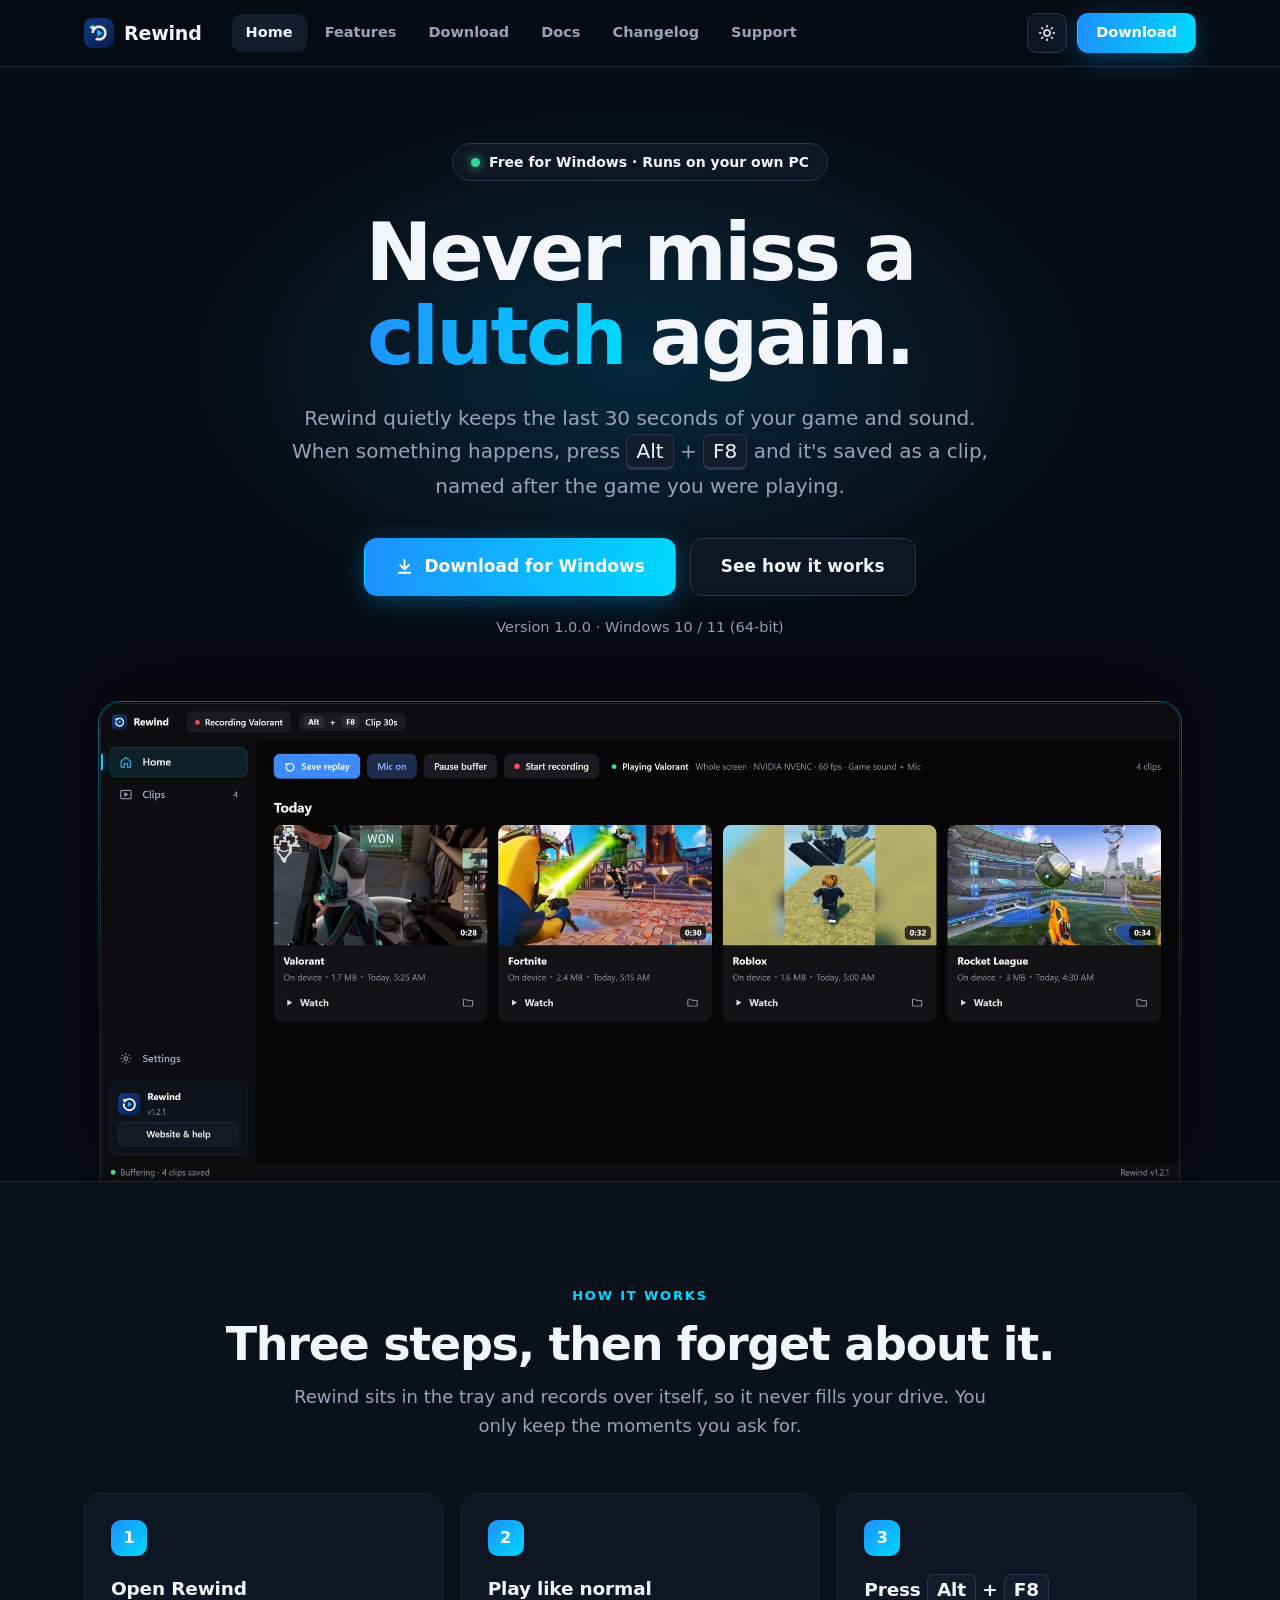
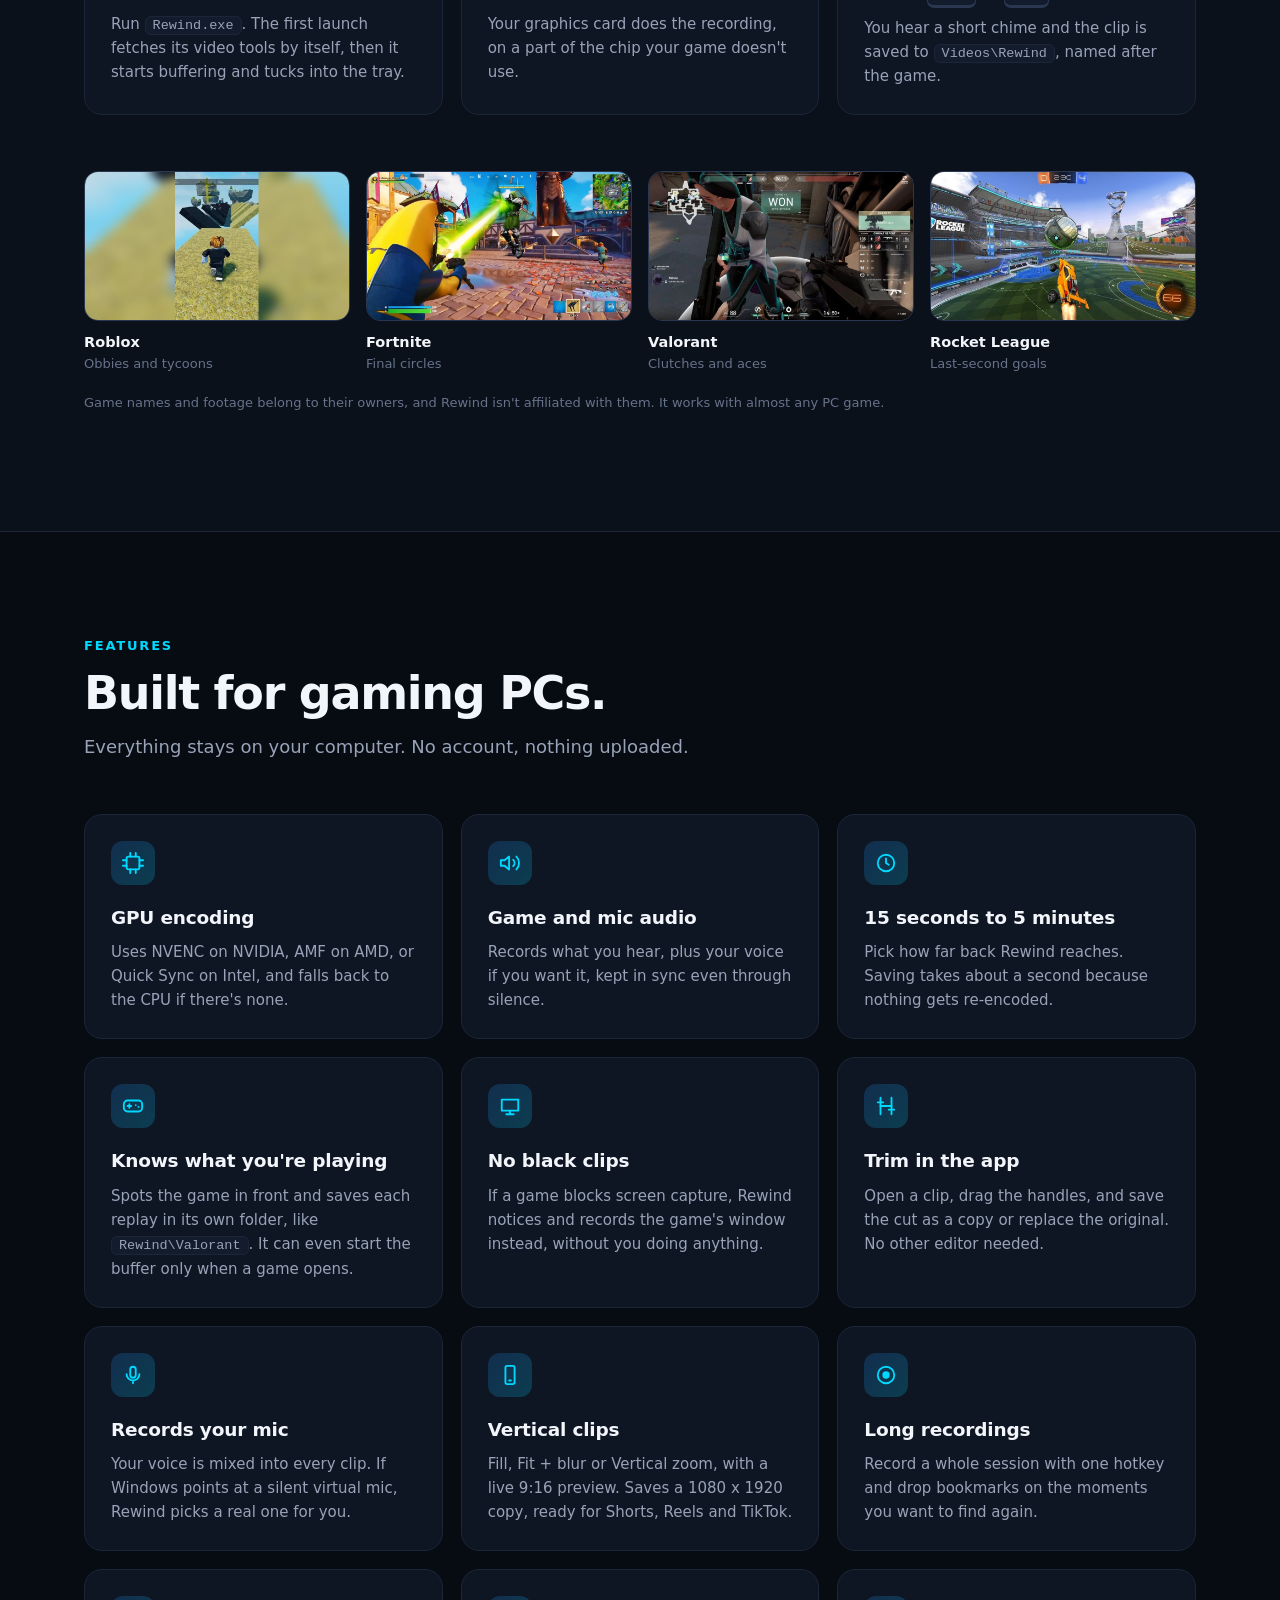
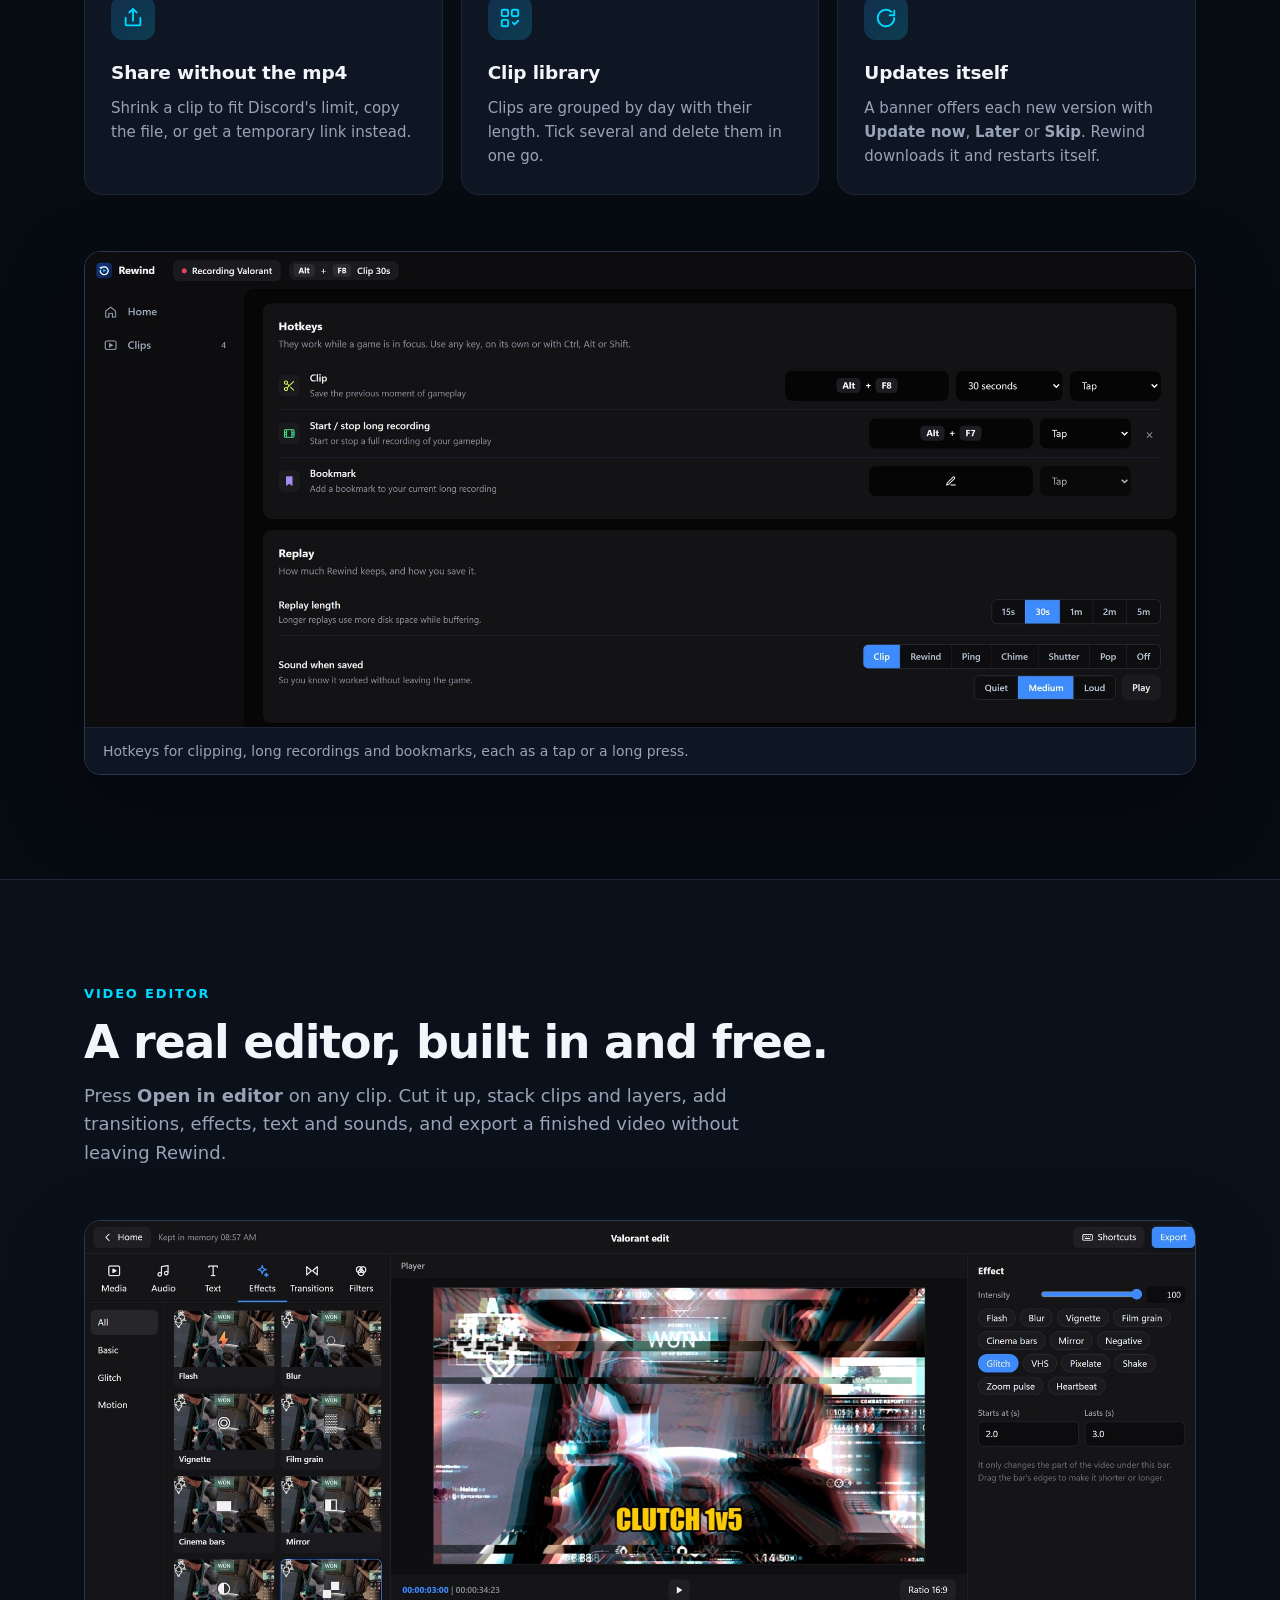
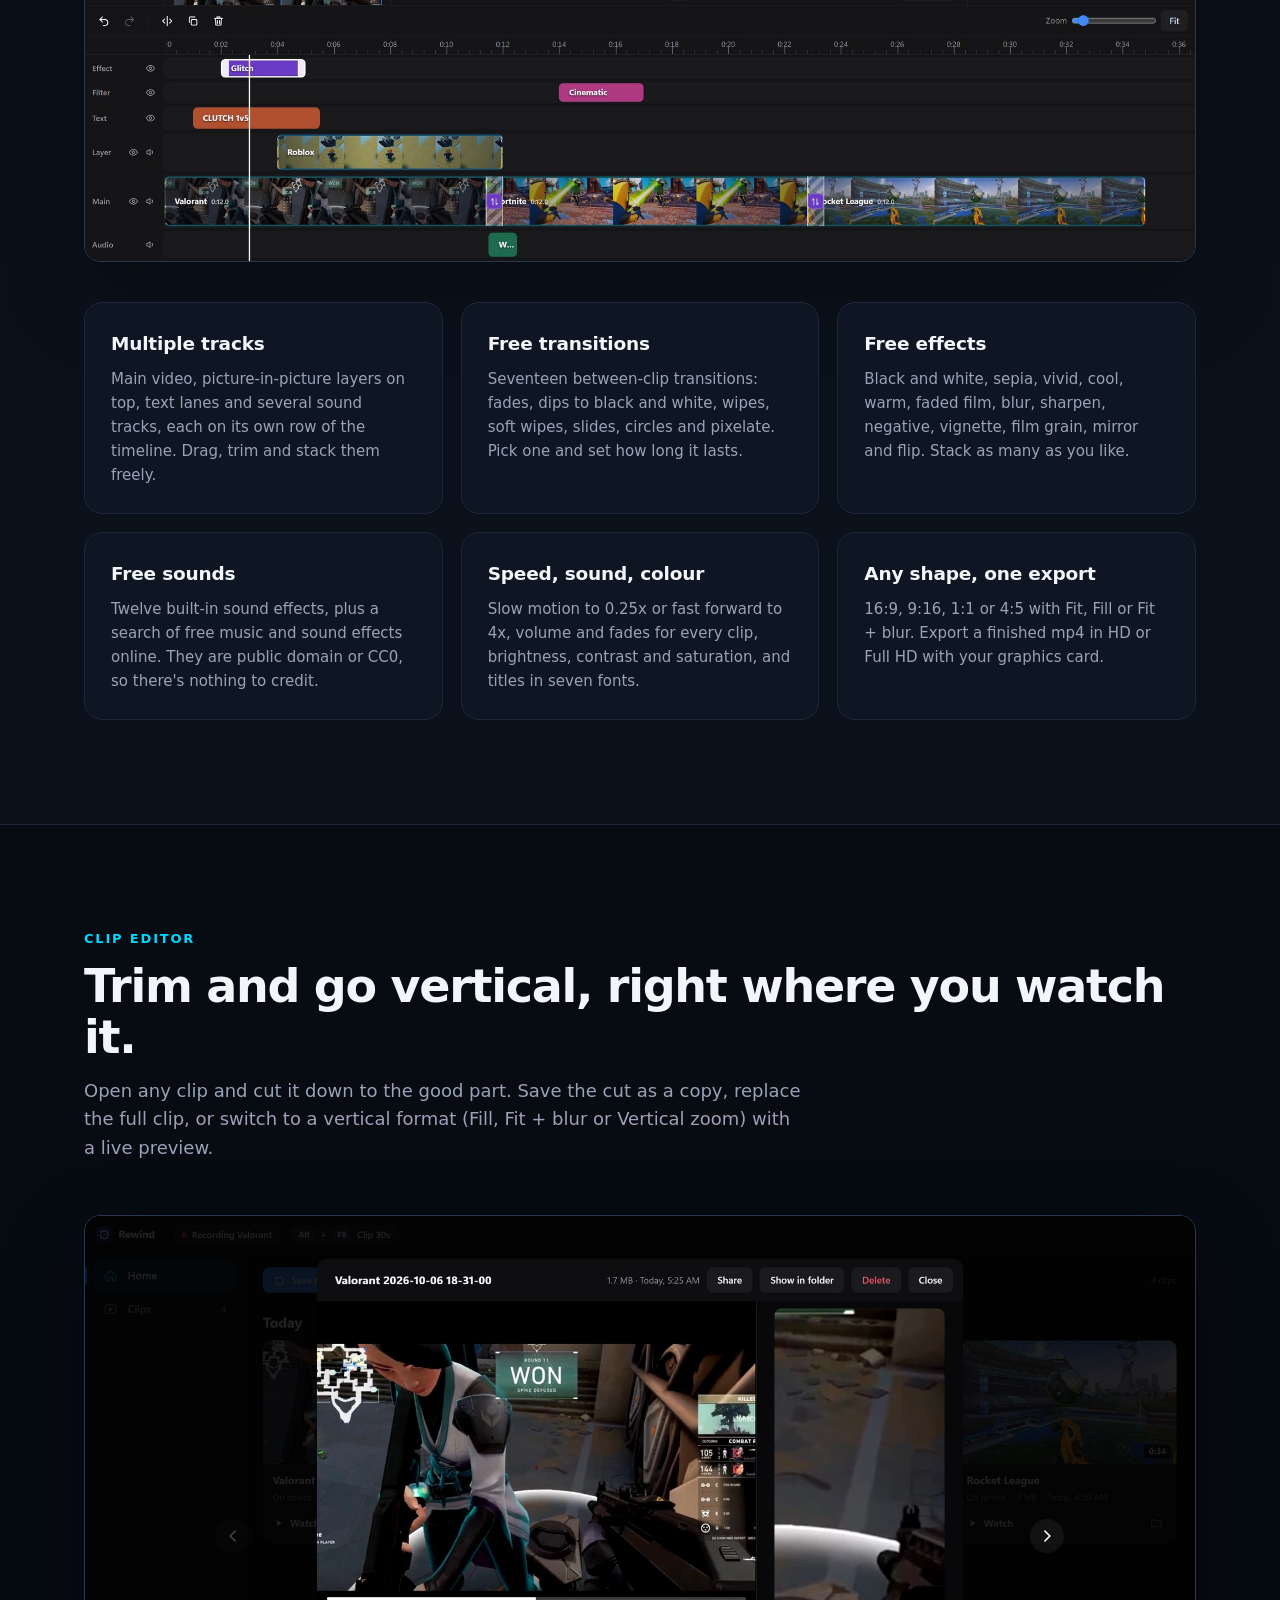
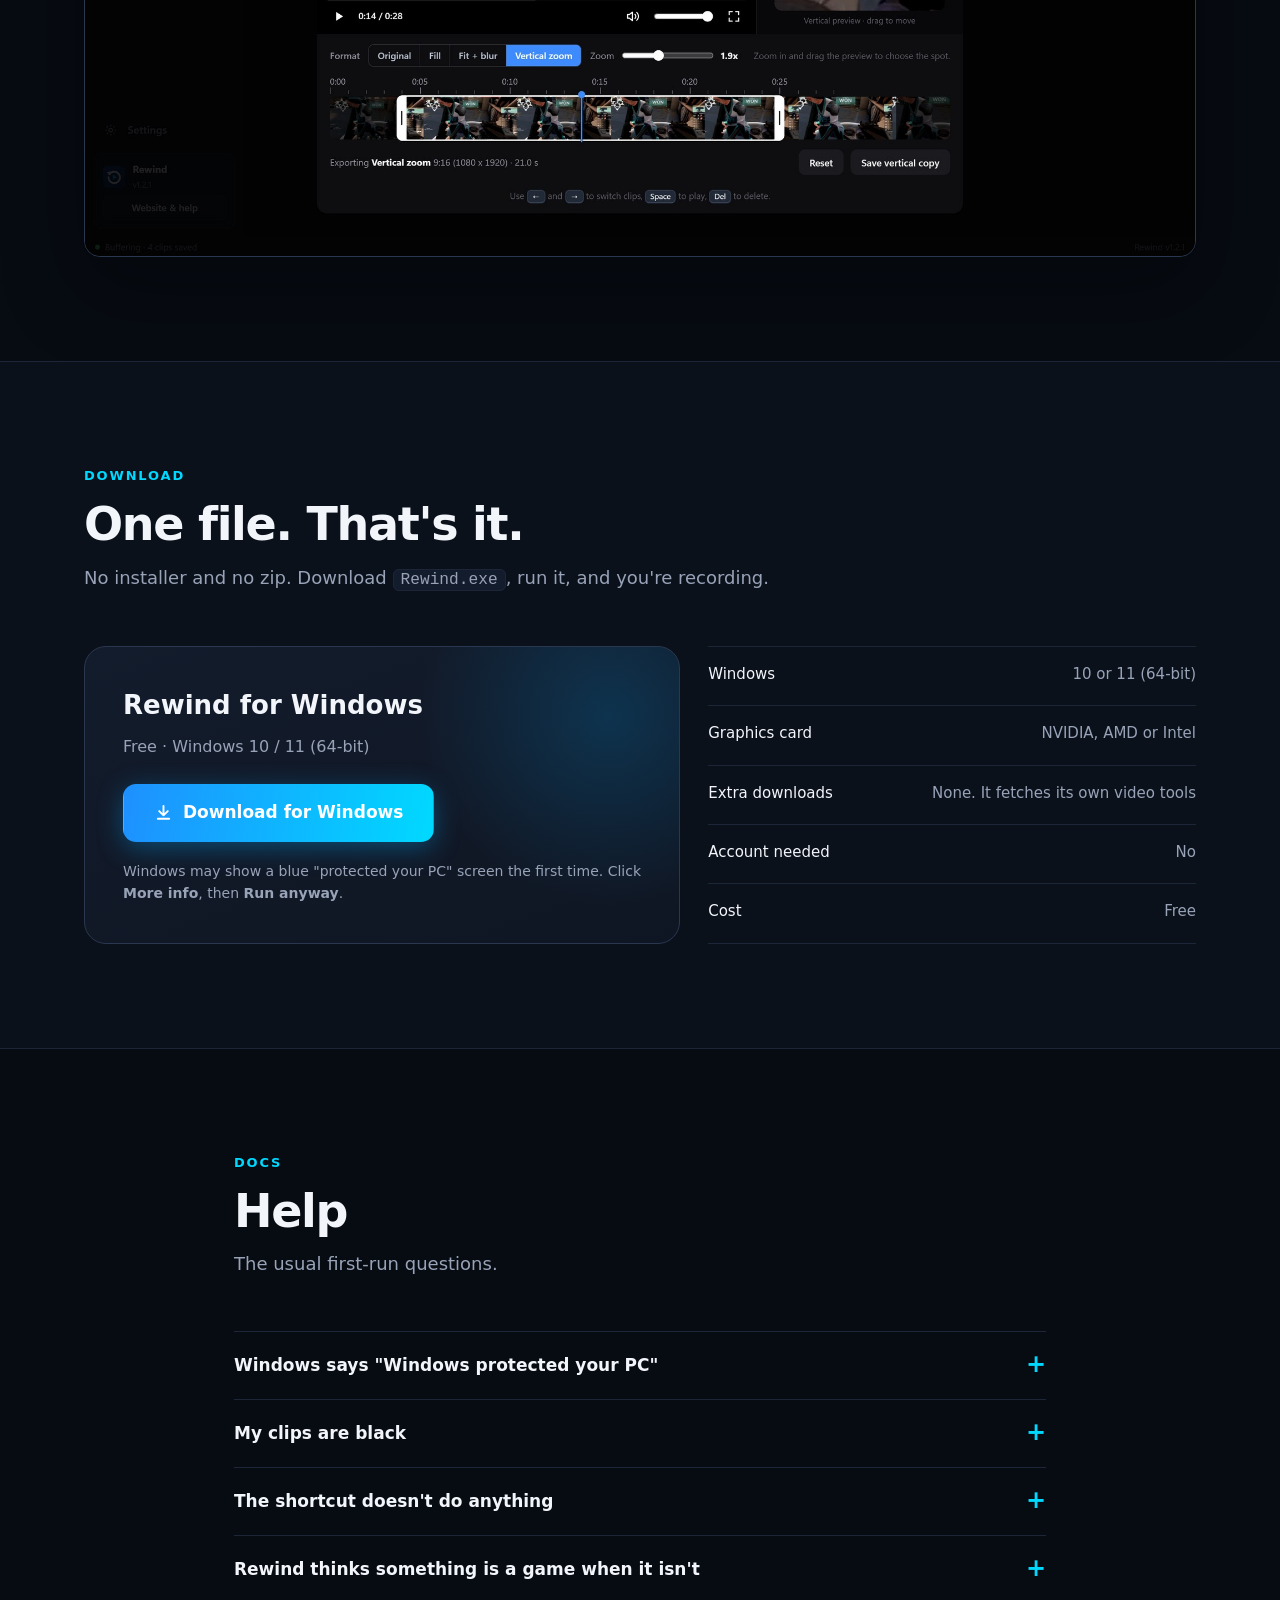
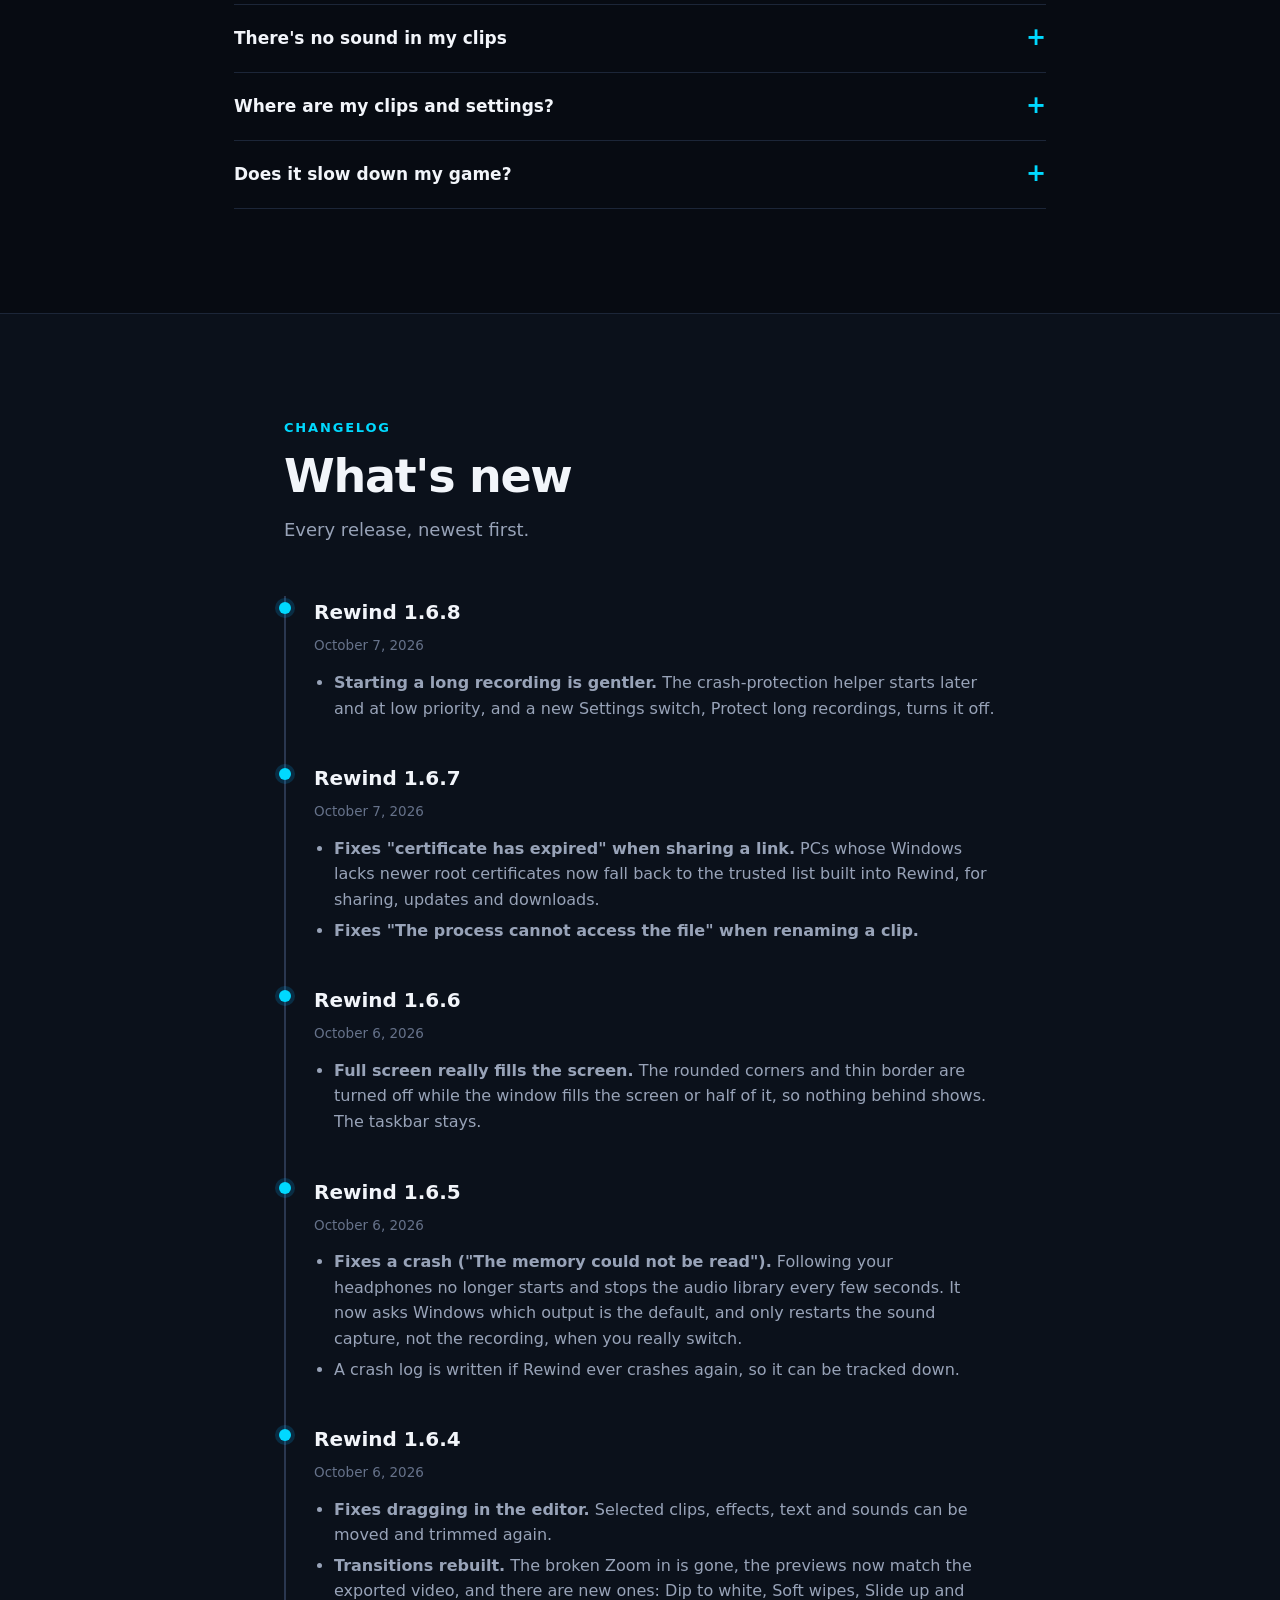
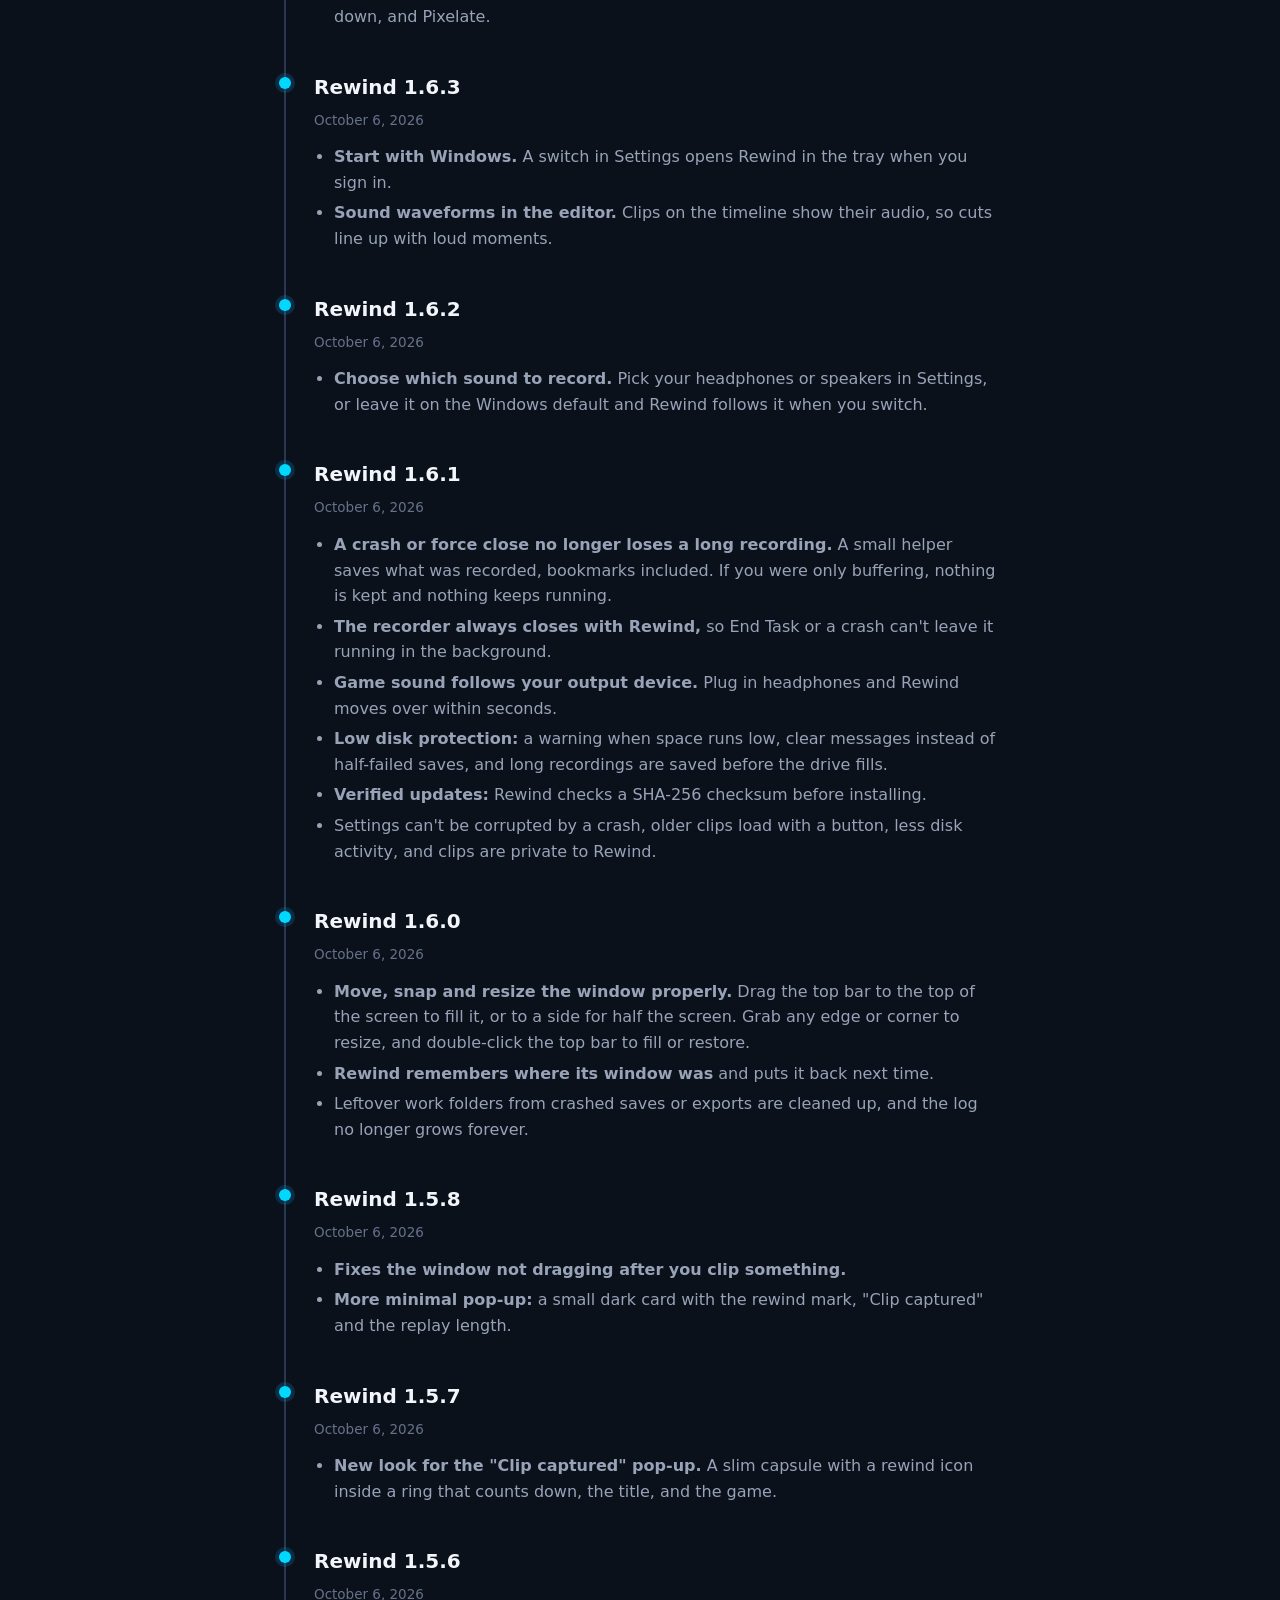
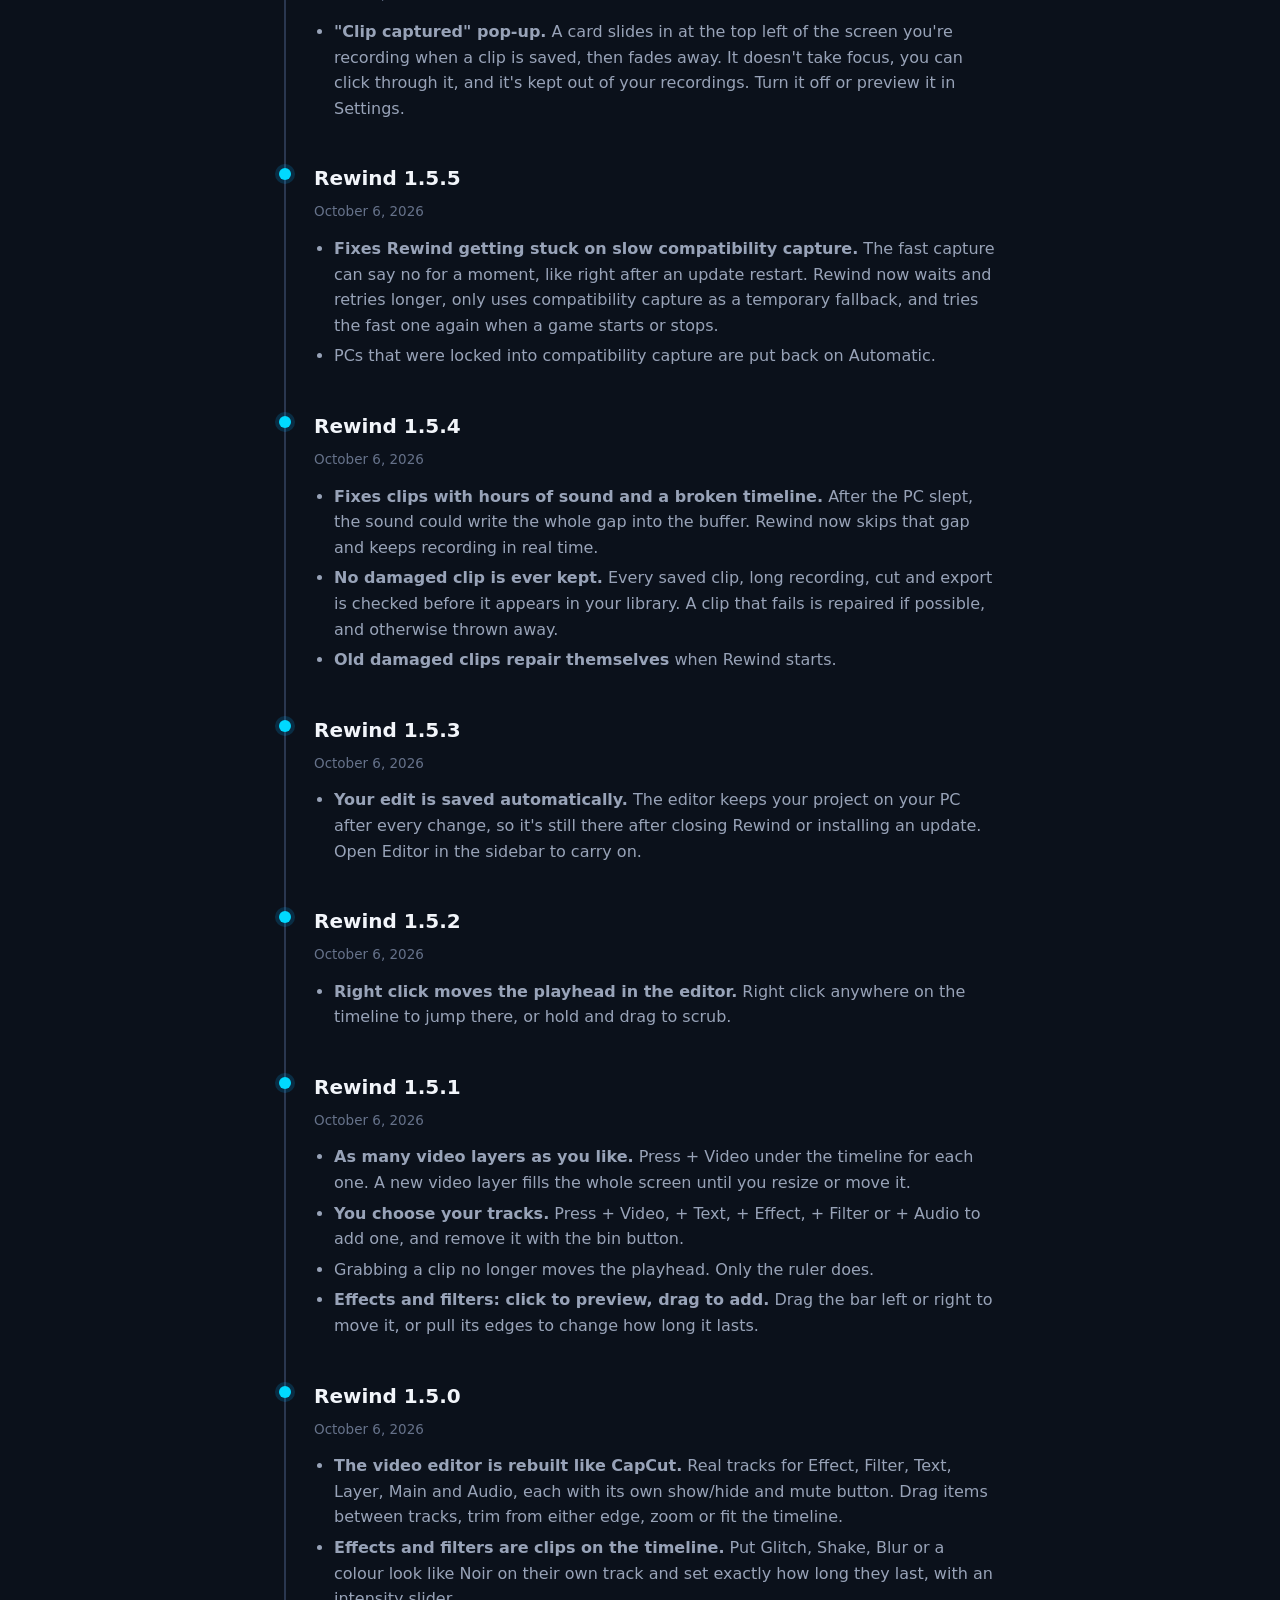
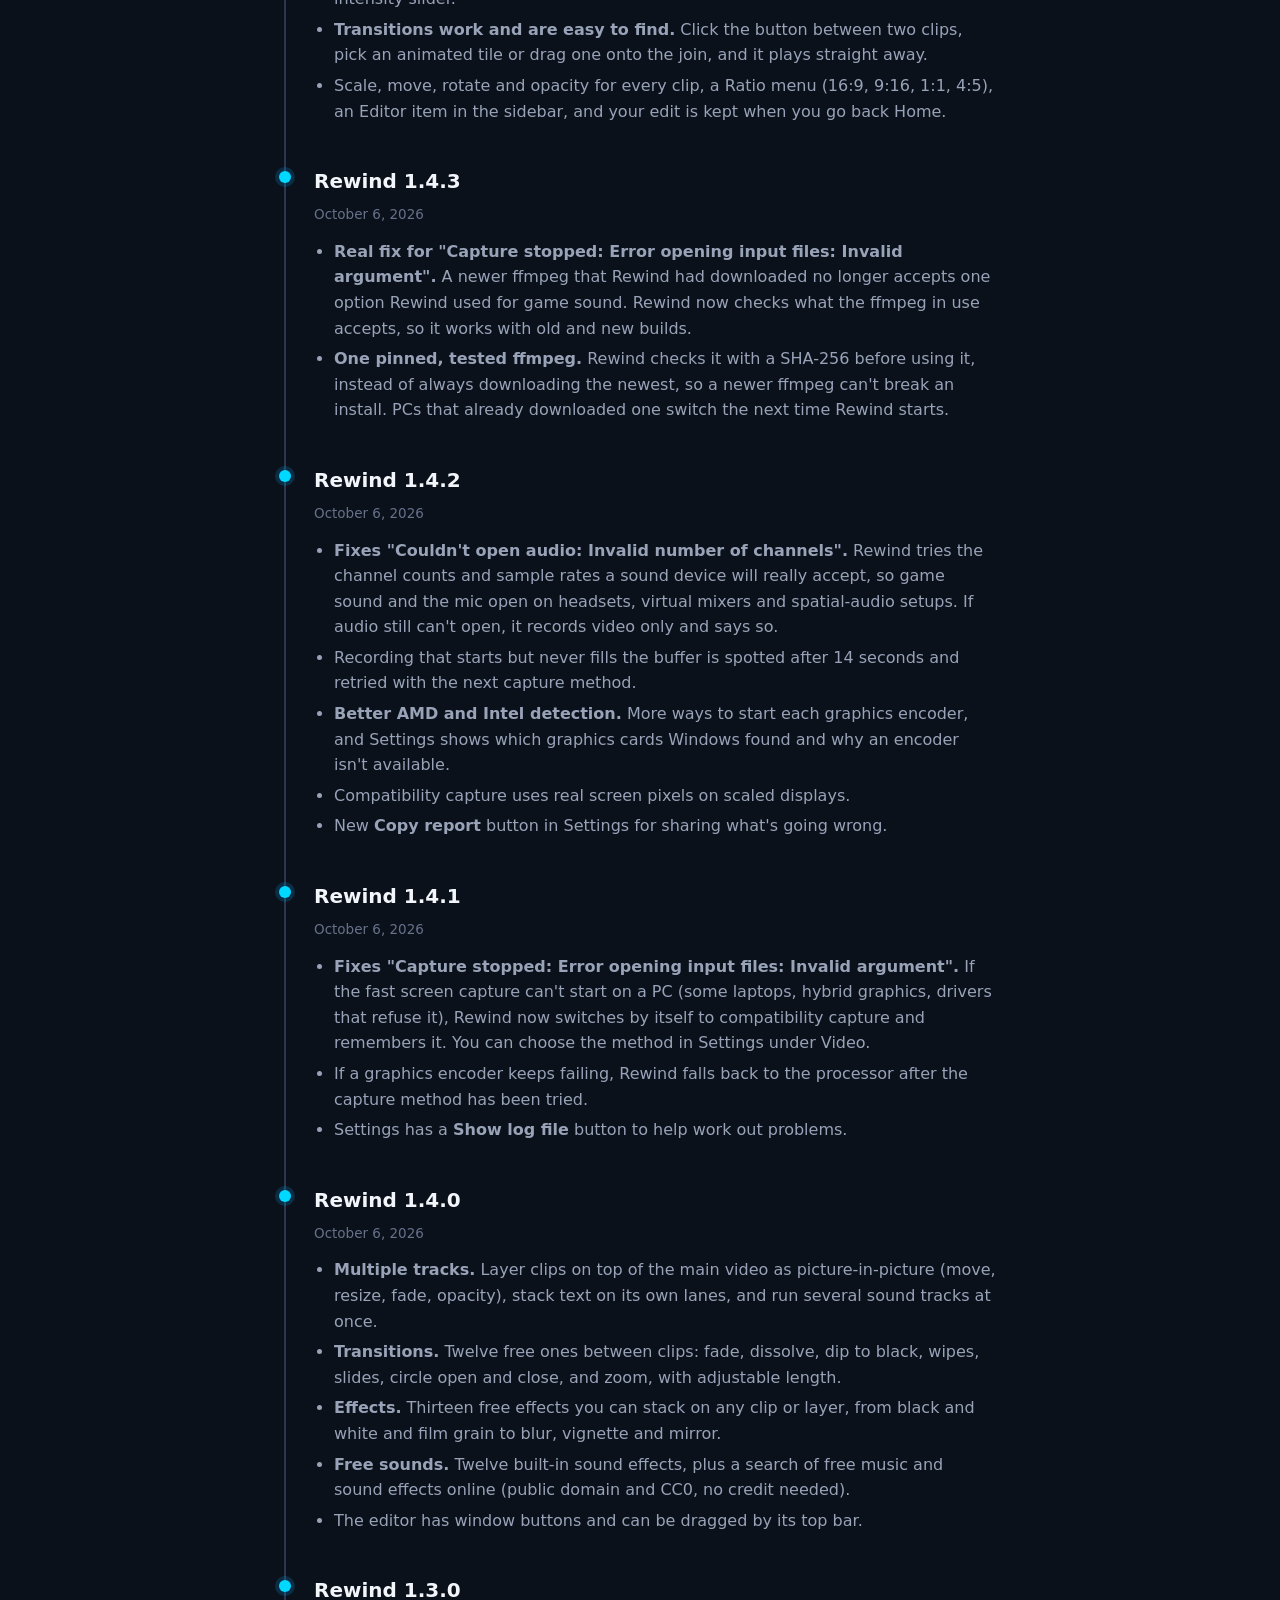
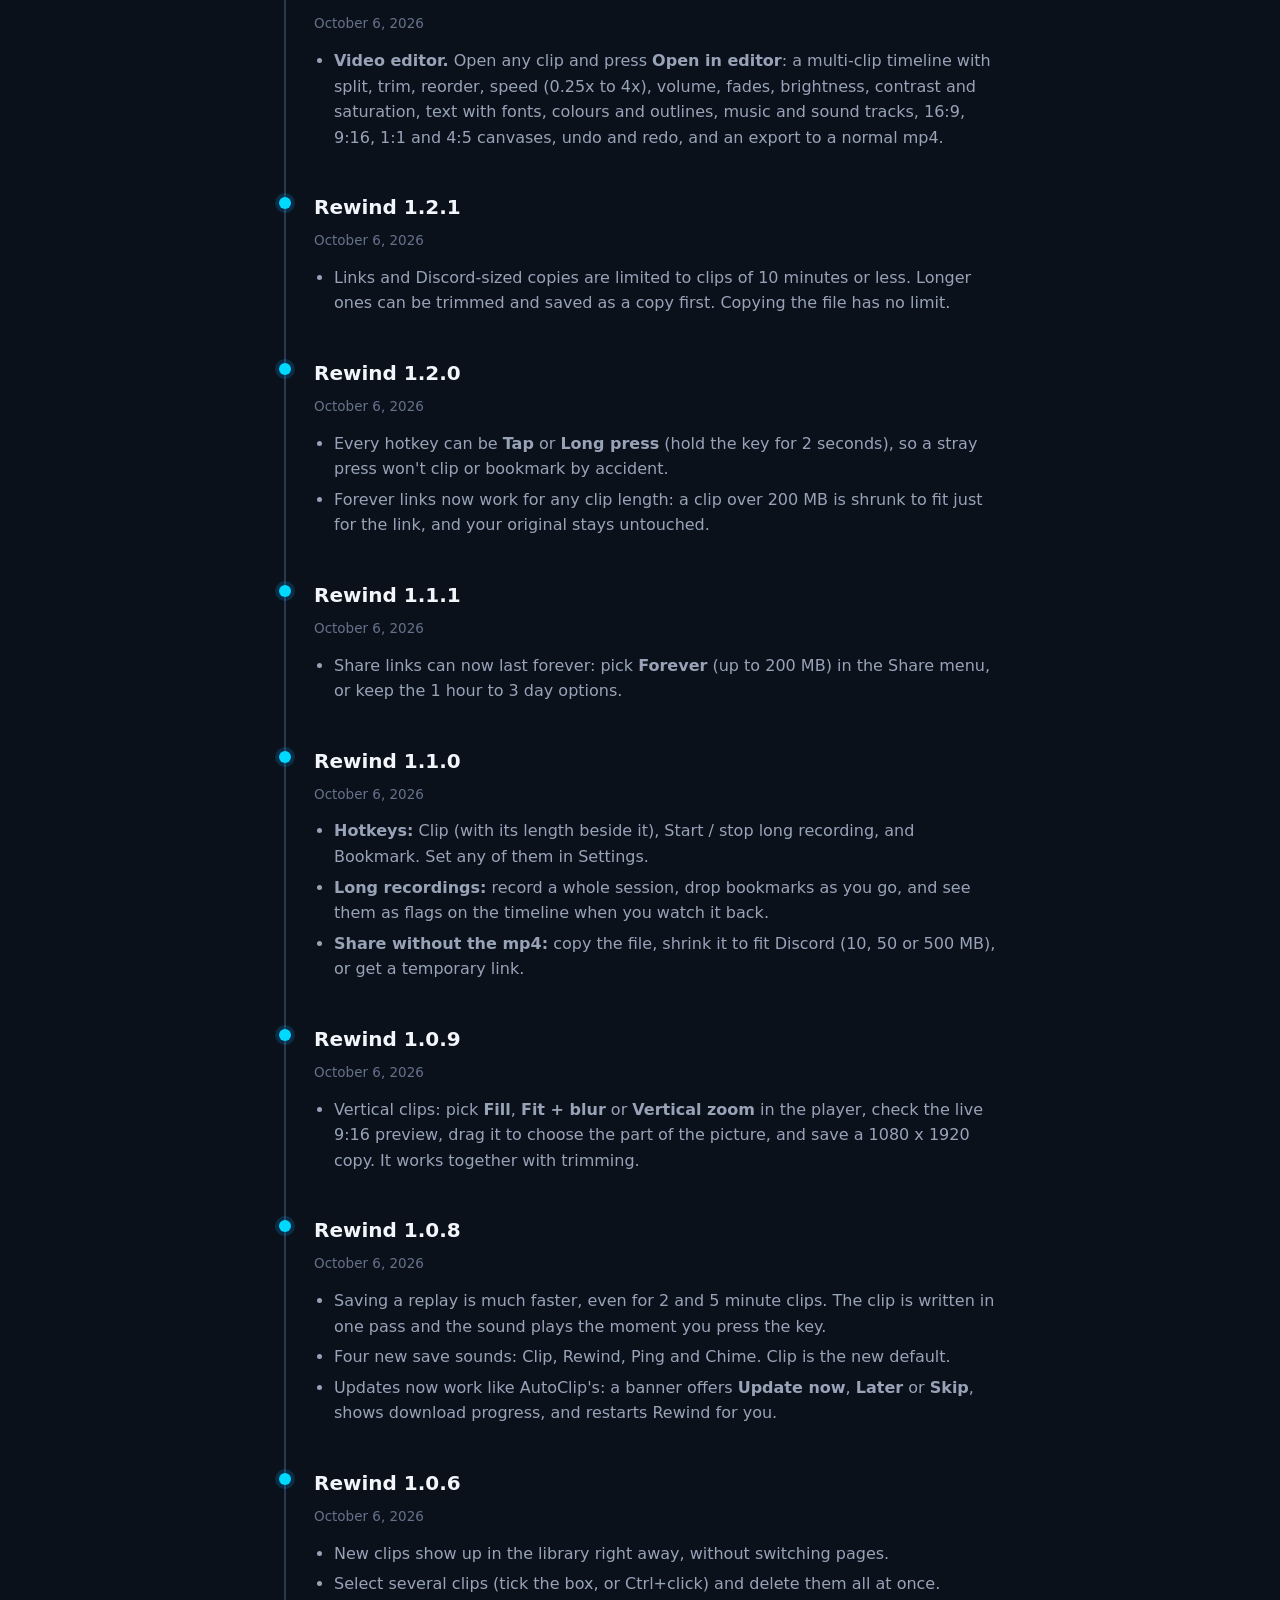
==== docs/index.html @ 2b6e15d4 "Rewind v1.6.8" ====
<!DOCTYPE html>
<html lang="en">
<head>
<meta charset="utf-8">
<meta name="viewport" content="width=device-width, initial-scale=1, viewport-fit=cover">
<title>Rewind · Instant replay for your PC</title>
<meta name="description" content="Rewind keeps the last 30 seconds of your game. Press Alt + F8 and it's saved as a clip. Free for Windows.">
<meta property="og:title" content="Rewind · Instant replay for your PC">
<meta property="og:description" content="Press Alt + F8 and the last 30 seconds of your game become a clip.">
<meta property="og:image" content="screenshot-home.jpg">
<link rel="icon" href="favicon.png">
<style>
  :root {
    --bg: #070b12; --bg-2: #0b111b; --card: #0f1623; --card-2: #131c2c; --line: #1c2638; --line-2: #2a3750;
    --text: #f2f5fa; --muted: #98a3b8; --dim: #66728a; --a: #1e90ff; --b: #00d9ff; --green: #34d399;
    --glow: rgba(0, 170, 255, .18); --nav: rgba(7, 11, 18, .78); --btn-ink: #fff;
    color-scheme: dark;
  }
  :root[data-theme="light"] {
    --bg: #f6f9fd; --bg-2: #edf2f9; --card: #ffffff; --card-2: #f1f5fb; --line: #dde5f0; --line-2: #c5d1e3;
    --text: #0c1422; --muted: #4f5d75; --dim: #7a879c; --a: #0a78e8; --b: #00b4e0; --green: #0f9d6b;
    --glow: rgba(10, 120, 232, .13); --nav: rgba(246, 249, 253, .82);
    color-scheme: light;
  }
  * { box-sizing: border-box; }
  [hidden] { display: none !important; }
  html { scroll-behavior: smooth; scroll-padding-top: 84px; }
  body {
    margin: 0; background: var(--bg); color: var(--text);
    font: 16px/1.6 Inter, "Segoe UI Variable Text", "Segoe UI", system-ui, -apple-system, Roboto, sans-serif;
    -webkit-font-smoothing: antialiased; padding-bottom: env(safe-area-inset-bottom, 0px);
  }
  main { overflow-x: clip; }
  a { color: inherit; }
  :focus-visible { outline: 2px solid var(--b); outline-offset: 3px; }
  .wrap { max-width: 1160px; margin: 0 auto; padding: 0 24px; }

  /* nav */
  header {
    position: sticky; top: 0; z-index: 10; background: var(--nav); backdrop-filter: blur(14px);
    border-bottom: 1px solid var(--line); padding-top: env(safe-area-inset-top, 0px);
  }
  header .wrap { display: flex; align-items: center; gap: 22px; height: 66px; }
  .brand { display: flex; align-items: center; gap: 10px; font-weight: 750; font-size: 19px; text-decoration: none; letter-spacing: -.01em; }
  .brand img { width: 30px; height: 30px; border-radius: 8px; }
  nav.main { display: flex; gap: 4px; margin-left: 8px; }
  nav.main a { text-decoration: none; color: var(--muted); font-size: 14.5px; font-weight: 550; padding: 7px 14px; border-radius: 9px; }
  nav.main a:hover { color: var(--text); }
  nav.main a.on { background: var(--card-2); color: var(--text); }
  .nav-r { margin-left: auto; display: flex; gap: 10px; align-items: center; }
  .icon-btn {
    width: 40px; height: 40px; border-radius: 10px; border: 1px solid var(--line-2); background: var(--card);
    color: var(--text); display: grid; place-items: center; cursor: pointer;
  }
  .icon-btn:hover { border-color: var(--b); }
  .icon-btn svg { width: 18px; height: 18px; }

  .btn {
    display: inline-flex; align-items: center; justify-content: center; gap: 10px; height: 44px; padding: 0 20px; border-radius: 11px;
    font: inherit; font-weight: 650; font-size: 15px; text-decoration: none; border: 1px solid var(--line-2);
    background: var(--card); color: var(--text); cursor: pointer;
  }
  .btn:hover { border-color: var(--b); }
  .btn.primary {
    background: linear-gradient(100deg, var(--a), var(--b)); border-color: transparent; color: var(--btn-ink);
    box-shadow: 0 6px 26px rgba(0, 170, 255, .35);
  }
  .btn.primary:hover { filter: brightness(1.08); }
  .btn.big { height: 58px; padding: 0 30px; font-size: 17px; border-radius: 13px; }
  .btn.small { height: 40px; padding: 0 18px; font-size: 14.5px; }
  .btn svg { width: 19px; height: 19px; }

  /* hero */
  .hero { padding: 76px 0 0; text-align: center; position: relative; overflow: hidden; }
  .hero::before {
    content: ""; position: absolute; left: 50%; top: -80px; width: 1300px; height: 760px; transform: translateX(-50%);
    background: radial-gradient(closest-side, var(--glow), transparent 72%); pointer-events: none;
  }
  .pill {
    display: inline-flex; align-items: center; gap: 9px; padding: 7px 18px; border-radius: 999px; font-size: 14px; font-weight: 550;
    background: var(--card); border: 1px solid var(--line-2); color: var(--text); margin-bottom: 30px; position: relative;
  }
  .pill i { width: 9px; height: 9px; border-radius: 50%; background: var(--green); box-shadow: 0 0 10px var(--green); }
  h1 { font-size: clamp(42px, 7.2vw, 80px); line-height: 1.04; letter-spacing: -.035em; margin: 0 auto 24px; max-width: 14ch; font-weight: 800; position: relative; }
  .grad { background: linear-gradient(100deg, var(--a), var(--b)); -webkit-background-clip: text; background-clip: text; color: transparent; }
  .hero p.sub { color: var(--muted); font-size: clamp(17px, 2vw, 20px); max-width: 35em; margin: 0 auto 36px; position: relative; }
  kbd {
    display: inline-block; padding: 0 9px; border-radius: 7px; background: var(--card-2); border: 1px solid var(--line-2);
    border-bottom-width: 3px; font: 650 .88em/1.5 inherit; font-family: inherit; color: var(--text);
  }
  .ctas { display: flex; gap: 14px; justify-content: center; flex-wrap: wrap; position: relative; }
  .meta { color: var(--muted); font-size: 14.5px; margin-top: 20px; position: relative; }

  /* app window mock */
  .stage { position: relative; margin: 64px auto 0; max-width: 1080px; }
  .stage::before {
    content: ""; position: absolute; inset: -2px; border-radius: 22px 22px 0 0; padding: 1px;
    background: linear-gradient(180deg, rgba(0, 190, 255, .55), transparent 70%);
    -webkit-mask: linear-gradient(#000 0 0) content-box, linear-gradient(#000 0 0); -webkit-mask-composite: xor; mask-composite: exclude;
  }
  .win { border-radius: 20px 20px 0 0; background: #0b1017; border: 1px solid #1f2a3b; border-bottom: 0; overflow: hidden; text-align: left; color: #e7ebf2; box-shadow: 0 -20px 100px rgba(0, 150, 255, .16); }
  .win-bar { display: flex; align-items: center; gap: 8px; height: 42px; padding: 0 18px; background: #0d131c; border-bottom: 1px solid #1a2433; font-size: 12.5px; color: #8a93a4; position: relative; }
  .win-bar .dots { display: flex; gap: 7px; } .win-bar .dots i { width: 11px; height: 11px; border-radius: 50%; background: #223046; }
  .win-bar b { color: #e7ebf2; margin-left: 12px; font-weight: 700; }
  .win-bar .stat { position: absolute; left: 50%; transform: translateX(-50%); font-size: 10.5px; font-weight: 700; letter-spacing: .14em; color: #3ddc84; border: 1px solid #1d5a3c; background: #0e2a20; padding: 3px 12px; border-radius: 99px; }
  .app { display: grid; grid-template-columns: 190px 1fr; min-height: 470px; }
  .side { padding: 16px 12px; border-right: 1px solid #1a2433; display: flex; flex-direction: column; gap: 4px; font-size: 14px; font-weight: 600; background: #0a0f16; }
  .side div { padding: 9px 12px; border-radius: 9px; color: #9aa4b6; display: flex; justify-content: space-between; }
  .side .on { background: #151d2a; color: #fff; box-shadow: inset 3px 0 0 #1fc1f1; }
  .side .sp { flex: 1; }
  .side .ver { color: #6b7589; font-size: 12px; font-weight: 500; }
  .main-pane { padding: 20px; display: flex; flex-direction: column; gap: 18px; }
  .hold { background: #101722; border: 1px solid #1e293a; border-radius: 14px; padding: 18px 20px; }
  .hold-top { display: flex; justify-content: space-between; align-items: flex-start; gap: 12px; }
  .hold h4 { margin: 0 0 4px; font-size: 22px; letter-spacing: -.01em; }
  .hold p { margin: 0; color: #8a93a4; font-size: 13px; }
  .hold kbd { background: #1a2331; border-color: #2c394d; color: #fff; font-size: 12px; padding: 0 7px; }
  .save { background: #22c1f1; color: #04202b; font-weight: 700; font-size: 13.5px; padding: 10px 16px; border-radius: 10px; white-space: nowrap; }
  .tape { display: flex; align-items: center; gap: 3px; height: 74px; margin: 16px 0 6px; background: #0e1824; border-radius: 8px; padding: 0 6px; position: relative; }
  .tape i { flex: 1; background: #22c1f1; border-radius: 2px; min-width: 2px; }
  .tape::after { content: ""; position: absolute; right: 8px; top: 0; bottom: 0; width: 2px; background: #22c1f1; }
  .ticks { display: flex; justify-content: space-between; font-size: 10.5px; color: #66728a; }
  .sec-h { display: flex; justify-content: space-between; font-weight: 700; font-size: 15px; }
  .sec-h a { color: #22c1f1; font-size: 12.5px; text-decoration: none; }
  .thumbs { display: grid; grid-template-columns: repeat(4, 1fr); gap: 12px; }
  .clip { background: #101722; border: 1px solid #1e293a; border-radius: 11px; overflow: hidden; }
  .clip img { object-fit: cover; display: block; width: 100%; height: auto; aspect-ratio: 16/9; }
  .clip div { padding: 8px 11px 10px; font-size: 12.5px; font-weight: 650; }
  .clip small { display: block; color: #66728a; font-weight: 500; font-size: 11px; }

  /* sections */
  section.band { padding: 104px 0; border-top: 1px solid var(--line); position: relative; }
  section.alt { background: var(--bg-2); }
  .eyebrow { color: var(--b); font-weight: 700; font-size: 13px; letter-spacing: .14em; text-transform: uppercase; margin-bottom: 12px; }
  h2 { font-size: clamp(30px, 4vw, 46px); letter-spacing: -.028em; line-height: 1.1; margin: 0 0 14px; font-weight: 780; }
  .intro { color: var(--muted); max-width: 40em; margin: 0 0 52px; font-size: 18px; }
  .center { text-align: center; } .center .intro { margin-left: auto; margin-right: auto; }

  .cards { display: grid; grid-template-columns: repeat(3, 1fr); gap: 18px; }
  .card { background: var(--card); border: 1px solid var(--line); border-radius: 18px; padding: 26px; transition: border-color .15s, transform .15s; }
  .card:hover { border-color: var(--line-2); transform: translateY(-2px); }
  .card .ic { width: 44px; height: 44px; border-radius: 12px; display: grid; place-items: center; margin-bottom: 18px;
    background: linear-gradient(135deg, rgba(30,144,255,.2), rgba(0,217,255,.2)); color: var(--b); }
  .card .ic svg { width: 22px; height: 22px; }
  .card h3 { margin: 0 0 8px; font-size: 18.5px; letter-spacing: -.01em; }
  .card p { margin: 0; color: var(--muted); font-size: 15px; }
  .card.step::before { counter-increment: s; content: counter(s); display: grid; place-items: center; width: 36px; height: 36px; border-radius: 10px;
    background: linear-gradient(135deg, var(--a), var(--b)); color: #fff; font-weight: 750; margin-bottom: 18px; }
  .steps { counter-reset: s; }

  .gamestrip { display: grid; grid-template-columns: repeat(4, 1fr); gap: 16px; margin-top: 56px; }
  .gamestrip figure { margin: 0; }
  .gamestrip img { object-fit: cover; display: block; width: 100%; height: auto; border-radius: 14px; border: 1px solid var(--line-2); aspect-ratio: 16/9; }
  .gamestrip figcaption { margin-top: 10px; font-weight: 650; font-size: 14.5px; }
  .gamestrip figcaption small { display: block; color: var(--dim); font-weight: 500; font-size: 13px; }
  .note { color: var(--dim); font-size: 13px; margin-top: 18px; }

  /* download */
  .dl-box { display: grid; grid-template-columns: 1.1fr .9fr; gap: 28px; align-items: stretch; }
  .dl-main { background: linear-gradient(160deg, var(--card-2), var(--card)); border: 1px solid var(--line-2); border-radius: 22px; padding: 38px; position: relative; overflow: hidden; }
  .dl-main::before { content: ""; position: absolute; right: -120px; top: -120px; width: 380px; height: 380px; background: radial-gradient(closest-side, var(--glow), transparent); }
  .dl-main h3 { margin: 0 0 8px; font-size: 26px; position: relative; } .dl-main p { color: var(--muted); margin: 0 0 24px; position: relative; }
  .dl-main .btn { position: relative; }
  .reqs { list-style: none; margin: 0; padding: 0; display: grid; gap: 0; }
  .reqs li { display: flex; justify-content: space-between; gap: 16px; padding: 15px 0; border-bottom: 1px solid var(--line); font-size: 15px; }
  .reqs li:first-child { border-top: 1px solid var(--line); }
  .reqs span { color: var(--muted); }

  .help { max-width: 860px; }
  details { border-bottom: 1px solid var(--line); }
  details:first-of-type { border-top: 1px solid var(--line); }
  summary { cursor: pointer; padding: 20px 0; font-weight: 650; font-size: 17px; list-style: none; display: flex; justify-content: space-between; gap: 20px; }
  summary::-webkit-details-marker { display: none; }
  summary::after { content: "+"; color: var(--b); font-size: 24px; line-height: 1; }
  details[open] summary::after { content: "−"; }
  details .a { color: var(--muted); padding: 0 0 22px; font-size: 15.5px; }
  details .a p { margin: 0 0 10px; }
  code { background: var(--card-2); border: 1px solid var(--line); padding: 1px 7px; border-radius: 6px; font-size: .9em; }

  .log { max-width: 760px; }
  .rel { border-left: 2px solid var(--line-2); padding: 0 0 36px 28px; position: relative; }
  .rel::before { content: ""; position: absolute; left: -7px; top: 6px; width: 12px; height: 12px; border-radius: 50%; background: var(--b); box-shadow: 0 0 0 4px var(--glow); }
  .rel h3 { margin: 0 0 4px; font-size: 20px; } .rel time { color: var(--dim); font-size: 13.5px; }
  .rel ul { margin: 12px 0 0; padding-left: 20px; color: var(--muted); } .rel li { margin: 5px 0; }

  .final { text-align: center; overflow: hidden; }
  .final::before { content: ""; position: absolute; left: 50%; top: 0; width: 1000px; height: 500px; transform: translateX(-50%); background: radial-gradient(closest-side, var(--glow), transparent); pointer-events: none; }
  .final > .wrap { position: relative; }
  footer { border-top: 1px solid var(--line); padding: 30px 0 44px; color: var(--muted); font-size: 14px; }
  footer .wrap { display: flex; justify-content: space-between; gap: 20px; flex-wrap: wrap; }
  footer a { text-decoration: none; margin-left: 18px; } footer a:hover { color: var(--text); }

  @media (max-width: 960px) {
    nav.main { display: none; }
    .cards, .dl-box { grid-template-columns: 1fr; }
    .gamestrip { grid-template-columns: 1fr 1fr; }
    .app { grid-template-columns: 1fr; } .side { display: none; }
    .thumbs { grid-template-columns: 1fr 1fr; }
    .hero { padding-top: 52px; } section.band { padding: 72px 0; }
    .win-bar .stat { display: none; }
  }
  @media (prefers-reduced-motion: reduce) { html { scroll-behavior: auto; } .card { transition: none; } }

  /* app mock: flat, dark, library-first */
  .win { background: #0d0d0f; border-color: #26262c; box-shadow: 0 -20px 80px rgba(0, 0, 0, .5); }
  .win-bar { height: 46px; background: #0d0d0f; border-bottom: 0; gap: 12px; padding: 0 18px; }
  .win-bar b { margin: 0; font-size: 14px; }
  .spill, .kchip { display: inline-flex; align-items: center; gap: 8px; padding: 5px 12px; border-radius: 8px; background: #1b1b1f; color: #f1f1f3; font-size: 12.5px; font-weight: 600; }
  .spill i { width: 7px; height: 7px; border-radius: 50%; background: #ef4458; }
  .kchip { gap: 4px; padding-left: 6px; } .kchip em { font-style: normal; margin-left: 4px; }
  .kchip kbd { background: #2a2a31; border: 0; border-radius: 5px; padding: 0 7px; font-size: 11px; color: #fff; }
  .app { grid-template-columns: 68px 1fr; min-height: 0; }
  .side { background: #0d0d0f; border: 0; padding: 8px 11px; align-items: center; gap: 6px; }
  .side span { width: 46px; height: 46px; padding: 0; border-radius: 50%; display: grid; place-items: center; color: #9a9aa5; }
  .side span svg { width: 22px; height: 22px; } .side .on { background: #26262c; color: #fff; box-shadow: none; } .side .sp { flex: 1; width: auto; height: auto; }
  .main-pane { background: #060607; border-radius: 14px 0 0 0; padding: 18px 22px 26px; gap: 0; }
  .tbar { display: flex; align-items: center; gap: 9px; margin-bottom: 4px; flex-wrap: wrap; }
  .tbar .b { height: 32px; padding: 0 13px; border-radius: 8px; background: #1b1b1f; display: inline-flex; align-items: center; font-size: 12.5px; font-weight: 650; }
  .tbar .p { background: #3d8bff; color: #fff; } .tbar .on { background: #1d2c4a; color: #8db9ff; }
  .tbar .st { color: #8e8e99; font-size: 12px; margin-left: 6px; } .tbar .cnt { margin-left: auto; color: #8e8e99; font-size: 12.5px; }
  .main-pane h5 { margin: 20px 0 10px; font-size: 18px; font-weight: 700; }
  .thumbs { grid-template-columns: repeat(4, 1fr); gap: 14px; }
  .mc { background: #131316; border-radius: 11px; overflow: hidden; }
  .ms { position: relative; } .ms img { display: block; width: 100%; height: auto; aspect-ratio: 16/9; object-fit: cover; }
  .dur { position: absolute; right: 7px; bottom: 7px; padding: 0 6px; border-radius: 5px; background: rgba(0,0,0,.72); font-size: 11px; font-weight: 700; }
  .nw { position: absolute; left: 7px; top: 7px; padding: 0 7px; border-radius: 5px; background: #3d8bff; font-size: 10.5px; font-weight: 700; color: #fff; }
  .mb { padding: 10px 12px 2px; } .mb b { display: block; font-size: 13.5px; }
  .mm { display: flex; align-items: center; gap: 5px; color: #8e8e99; font-size: 11px; margin-top: 2px; white-space: nowrap; overflow: hidden; }
  .mm i { width: 3px; height: 3px; border-radius: 50%; background: #5f5f69; flex-shrink: 0; }
  .ma { display: flex; justify-content: space-between; align-items: center; padding: 7px 11px 10px 12px; color: #8e8e99; }
  .ma span { display: inline-flex; align-items: center; gap: 7px; font-weight: 650; font-size: 12.5px; color: #d8d8de; }
  .ma svg { width: 15px; height: 15px; }
  .hero::before { background: radial-gradient(closest-side, var(--glow), transparent 72%); }
  @media (max-width: 960px) { .thumbs { grid-template-columns: 1fr 1fr; } .tbar .st { display: none; } .app { grid-template-columns: 1fr; } .side { display: none; } .main-pane { border-radius: 0; } .win-bar .kchip { display: none; } }

  .editor-mock { max-width: 900px; margin: 0 auto; background: #0e0e10; border: 1px solid var(--line-2); border-radius: 16px; overflow: hidden; padding: 0 0 18px; box-shadow: 0 30px 80px rgba(0,0,0,.35); }
  .em-video { position: relative; background: #000; } .em-video img { display: block; width: 100%; height: auto; aspect-ratio: 16/9; object-fit: cover; max-height: 400px; }
  .em-ctl { position: absolute; left: 0; right: 0; bottom: 0; padding: 26px 16px 10px; display: flex; gap: 14px; font-size: 13px; font-weight: 600; color: #fff; background: linear-gradient(transparent, rgba(0,0,0,.8)); }
  .em-ruler { display: flex; justify-content: space-between; padding: 14px 24px 6px; color: #9a9aa5; font-size: 12px; }
  .em-strip { position: relative; margin: 0 24px; height: 60px; border-radius: 9px; background: #17171a; }
  .em-tiles { position: absolute; inset: 0; display: flex; border-radius: 9px; overflow: hidden; } .em-tiles img { flex: 1; min-width: 0; height: 100%; object-fit: cover; }
  .em-dim { position: absolute; top: 0; bottom: 0; background: rgba(0,0,0,.66); }
  .em-sel { position: absolute; top: -2px; bottom: -2px; border: 2px solid #fff; border-radius: 9px; }
  .em-sel i { position: absolute; top: -2px; bottom: -2px; width: 14px; background: #fff; } .em-sel i::after { content: ""; position: absolute; left: 50%; top: 50%; width: 2px; height: 20px; margin: -10px 0 0 -1px; background: #222; border-radius: 1px; }
  .em-sel i.l { left: -9px; border-radius: 8px 0 0 8px; } .em-sel i.r { right: -9px; border-radius: 0 8px 8px 0; }
  .em-head { position: absolute; top: -8px; bottom: -4px; width: 2px; background: #3d8bff; } .em-head::before { content: ""; position: absolute; left: -4px; top: 0; width: 10px; height: 10px; border-radius: 50%; background: #3d8bff; }
  .em-row { display: flex; align-items: center; gap: 10px; padding: 18px 24px 0; font-size: 13.5px; color: #8e8e99; flex-wrap: wrap; } .em-row b { color: #f1f1f3; } .em-row .g { flex: 1; }
  .em-row .b { padding: 8px 14px; border-radius: 9px; background: #1b1b1f; color: #f1f1f3; font-weight: 650; } .em-row .b.p { background: #3d8bff; color: #fff; }

  .win { overflow: hidden; background: #0d0d0f; } .win img { display: block; width: 100%; height: auto; }
  .shotframe { margin: 0; border: 1px solid var(--line-2); border-radius: 16px; overflow: hidden; box-shadow: 0 30px 80px rgba(0,0,0,.35); background: #0d0d0f; }
  .shotframe img { display: block; width: 100%; height: auto; }
  .shotframe figcaption { padding: 12px 18px; color: var(--muted); font-size: 14px; background: var(--card); border-top: 1px solid var(--line); }
</style>
</head>
<body>

<header>
  <div class="wrap">
    <a class="brand" href="#top"><img src="logo.png" alt="">Rewind</a>
    <nav class="main" aria-label="Site">
      <a href="#top" class="on" data-s="top">Home</a>
      <a href="#features" data-s="features">Features</a>
      <a href="#download" data-s="download">Download</a>
      <a href="#docs" data-s="docs">Docs</a>
      <a href="#changelog" data-s="changelog">Changelog</a>
      <a href="#support" data-s="support">Support</a>
    </nav>
    <div class="nav-r">
      <button class="icon-btn" id="theme" aria-label="Switch between light and dark theme">
        <svg viewBox="0 0 24 24" fill="none" stroke="currentColor" stroke-width="2" stroke-linecap="round"><circle cx="12" cy="12" r="4"/><path d="M12 2v2M12 20v2M4.9 4.9l1.4 1.4M17.7 17.7l1.4 1.4M2 12h2M20 12h2M4.9 19.1l1.4-1.4M17.7 6.3l1.4-1.4"/></svg>
      </button>
      <a class="btn primary small dl" href="#">Download</a>
    </div>
  </div>
</header>

<main id="top">
  <section class="hero">
    <div class="wrap">
      <div class="pill"><i></i>Free for Windows · Runs on your own PC</div>
      <h1>Never miss a <span class="grad">clutch</span> again.</h1>
      <p class="sub">Rewind quietly keeps the last 30 seconds of your game and sound. When something happens, press <kbd>Alt</kbd> + <kbd>F8</kbd> and it's saved as a clip, named after the game you were playing.</p>
      <div class="ctas">
        <a class="btn primary big dl" href="#">
          <svg viewBox="0 0 20 20" fill="none" stroke="currentColor" stroke-width="2" stroke-linecap="round" stroke-linejoin="round"><path d="M10 3v10M5.5 8.5L10 13l4.5-4.5M4 16.5h12"/></svg>
          <span class="dl-label">Download for Windows</span>
        </a>
        <a class="btn big" href="#how">See how it works</a>
      </div>
      <p class="meta" id="meta">Version 1.0.0 · Windows 10 / 11 (64-bit)</p>

      <div class="stage">
        <div class="win">
          <img src="screenshot-home.jpg" width="2000" height="885" alt="The Rewind app: saved clips from Valorant, Fortnite, Roblox and Rocket League, with a Save replay button, a mic toggle and the Alt F8 clip shortcut.">
        </div>
      </div>
    </div>
  </section>

  <section class="band alt" id="how">
    <div class="wrap">
      <div class="center">
        <div class="eyebrow">How it works</div>
        <h2>Three steps, then forget about it.</h2>
        <p class="intro">Rewind sits in the tray and records over itself, so it never fills your drive. You only keep the moments you ask for.</p>
      </div>
      <div class="cards steps">
        <div class="card step"><h3>Open Rewind</h3><p>Run <code>Rewind.exe</code>. The first launch fetches its video tools by itself, then it starts buffering and tucks into the tray.</p></div>
        <div class="card step"><h3>Play like normal</h3><p>Your graphics card does the recording, on a part of the chip your game doesn't use.</p></div>
        <div class="card step"><h3>Press <kbd>Alt</kbd> + <kbd>F8</kbd></h3><p>You hear a short chime and the clip is saved to <code>Videos\Rewind</code>, named after the game.</p></div>
      </div>
      <div class="gamestrip" aria-label="Examples of clips Rewind names after the game">
        <figure><img src="game-roblox.jpg" width="960" height="540" loading="lazy" alt="Roblox gameplay"><figcaption>Roblox<small>Obbies and tycoons</small></figcaption></figure>
        <figure><img src="game-fortnite.jpg" width="960" height="540" loading="lazy" alt="Fortnite gameplay"><figcaption>Fortnite<small>Final circles</small></figcaption></figure>
        <figure><img src="game-valorant.jpg" width="960" height="540" loading="lazy" alt="Valorant gameplay"><figcaption>Valorant<small>Clutches and aces</small></figcaption></figure>
        <figure><img src="game-rocket.jpg" width="960" height="540" loading="lazy" alt="Rocket League gameplay"><figcaption>Rocket League<small>Last-second goals</small></figcaption></figure>
      </div>
      <p class="note">Game names and footage belong to their owners, and Rewind isn't affiliated with them. It works with almost any PC game.</p>
    </div>
  </section>

  <section class="band" id="features">
    <div class="wrap">
      <div class="eyebrow">Features</div>
      <h2>Built for gaming PCs.</h2>
      <p class="intro">Everything stays on your computer. No account, nothing uploaded.</p>
      <div class="cards">
        <div class="card"><div class="ic"><svg viewBox="0 0 24 24" fill="none" stroke="currentColor" stroke-width="2" stroke-linecap="round" stroke-linejoin="round"><rect x="5" y="5" width="14" height="14" rx="2"/><path d="M9 1v4M15 1v4M9 19v4M15 19v4M1 9h4M1 15h4M19 9h4M19 15h4"/></svg></div><h3>GPU encoding</h3><p>Uses NVENC on NVIDIA, AMF on AMD, or Quick Sync on Intel, and falls back to the CPU if there's none.</p></div>
        <div class="card"><div class="ic"><svg viewBox="0 0 24 24" fill="none" stroke="currentColor" stroke-width="2" stroke-linecap="round" stroke-linejoin="round"><path d="M11 5L6 9H2v6h4l5 4zM15.5 8.5a5 5 0 0 1 0 7M19 5a10 10 0 0 1 0 14"/></svg></div><h3>Game and mic audio</h3><p>Records what you hear, plus your voice if you want it, kept in sync even through silence.</p></div>
        <div class="card"><div class="ic"><svg viewBox="0 0 24 24" fill="none" stroke="currentColor" stroke-width="2" stroke-linecap="round" stroke-linejoin="round"><circle cx="12" cy="12" r="9"/><path d="M12 7v5l3 2"/></svg></div><h3>15 seconds to 5 minutes</h3><p>Pick how far back Rewind reaches. Saving takes about a second because nothing gets re-encoded.</p></div>
        <div class="card"><div class="ic"><svg viewBox="0 0 24 24" fill="none" stroke="currentColor" stroke-width="2" stroke-linecap="round" stroke-linejoin="round"><rect x="2" y="6" width="20" height="12" rx="4"/><path d="M6 12h4M8 10v4M15 11h.01M18 13h.01"/></svg></div><h3>Knows what you're playing</h3><p>Spots the game in front and saves each replay in its own folder, like <code>Rewind\Valorant</code>. It can even start the buffer only when a game opens.</p></div>
        <div class="card"><div class="ic"><svg viewBox="0 0 24 24" fill="none" stroke="currentColor" stroke-width="2" stroke-linecap="round" stroke-linejoin="round"><path d="M3 5h18v12H3zM8 21h8M12 17v4"/></svg></div><h3>No black clips</h3><p>If a game blocks screen capture, Rewind notices and records the game's window instead, without you doing anything.</p></div>
        <div class="card"><div class="ic"><svg viewBox="0 0 24 24" fill="none" stroke="currentColor" stroke-width="2" stroke-linecap="round" stroke-linejoin="round"><path d="M6 3v18M18 3v18M3 8h6M15 16h6"/><path d="M6 12h12"/></svg></div><h3>Trim in the app</h3><p>Open a clip, drag the handles, and save the cut as a copy or replace the original. No other editor needed.</p></div>
        <div class="card"><div class="ic"><svg viewBox="0 0 24 24" fill="none" stroke="currentColor" stroke-width="2" stroke-linecap="round" stroke-linejoin="round"><rect x="9" y="3" width="6" height="12" rx="3"/><path d="M5 11a7 7 0 0 0 14 0M12 18v3"/></svg></div><h3>Records your mic</h3><p>Your voice is mixed into every clip. If Windows points at a silent virtual mic, Rewind picks a real one for you.</p></div>
        <div class="card"><div class="ic"><svg viewBox="0 0 24 24" fill="none" stroke="currentColor" stroke-width="2" stroke-linecap="round" stroke-linejoin="round"><rect x="7" y="2" width="10" height="20" rx="2"/><path d="M11 18h2"/></svg></div><h3>Vertical clips</h3><p>Fill, Fit + blur or Vertical zoom, with a live 9:16 preview. Saves a 1080 x 1920 copy, ready for Shorts, Reels and TikTok.</p></div>
        <div class="card"><div class="ic"><svg viewBox="0 0 24 24" fill="none" stroke="currentColor" stroke-width="2" stroke-linecap="round" stroke-linejoin="round"><circle cx="12" cy="12" r="9"/><circle cx="12" cy="12" r="3" fill="currentColor"/></svg></div><h3>Long recordings</h3><p>Record a whole session with one hotkey and drop bookmarks on the moments you want to find again.</p></div>
        <div class="card"><div class="ic"><svg viewBox="0 0 24 24" fill="none" stroke="currentColor" stroke-width="2" stroke-linecap="round" stroke-linejoin="round"><path d="M4 12v7a1 1 0 0 0 1 1h14a1 1 0 0 0 1-1v-7M16 6l-4-4-4 4M12 2v13"/></svg></div><h3>Share without the mp4</h3><p>Shrink a clip to fit Discord's limit, copy the file, or get a temporary link instead.</p></div>
        <div class="card"><div class="ic"><svg viewBox="0 0 24 24" fill="none" stroke="currentColor" stroke-width="2" stroke-linecap="round" stroke-linejoin="round"><rect x="3" y="3" width="7" height="7" rx="1.5"/><rect x="14" y="3" width="7" height="7" rx="1.5"/><rect x="3" y="14" width="7" height="7" rx="1.5"/><path d="M15 17l2 2 4-4"/></svg></div><h3>Clip library</h3><p>Clips are grouped by day with their length. Tick several and delete them in one go.</p></div>
        <div class="card"><div class="ic"><svg viewBox="0 0 24 24" fill="none" stroke="currentColor" stroke-width="2" stroke-linecap="round" stroke-linejoin="round"><path d="M21 12a9 9 0 1 1-3-6.7M21 4v5h-5"/></svg></div><h3>Updates itself</h3><p>A banner offers each new version with <b>Update now</b>, <b>Later</b> or <b>Skip</b>. Rewind downloads it and restarts itself.</p></div>
      </div>
      <figure class="shotframe" style="margin-top:56px">
        <img src="screenshot-settings.jpg" width="2000" height="856" loading="lazy" alt="Rewind settings: hotkeys for Clip, Start or stop long recording and Bookmark, each with Tap or Long press, then replay length and save sounds.">
        <figcaption>Hotkeys for clipping, long recordings and bookmarks, each as a tap or a long press.</figcaption>
      </figure>
    </div>
  </section>

  <section class="band alt" id="editor">
    <div class="wrap">
      <div class="eyebrow">Video editor</div>
      <h2>A real editor, built in and free.</h2>
      <p class="intro">Press <b>Open in editor</b> on any clip. Cut it up, stack clips and layers, add transitions, effects, text and sounds, and export a finished video without leaving Rewind.</p>
      <figure class="shotframe">
        <img src="screenshot-video-editor.jpg" width="2000" height="1154" loading="lazy" alt="The Rewind video editor: a preview with a yellow CLUTCH 1v5 title, a media panel on the left, speed, sound, colour and fade controls on the right, and a timeline with video, text and music tracks.">
      </figure>
      <div class="cards" style="margin-top:40px">
        <div class="card"><h3>Multiple tracks</h3><p>Main video, picture-in-picture layers on top, text lanes and several sound tracks, each on its own row of the timeline. Drag, trim and stack them freely.</p></div>
        <div class="card"><h3>Free transitions</h3><p>Seventeen between-clip transitions: fades, dips to black and white, wipes, soft wipes, slides, circles and pixelate. Pick one and set how long it lasts.</p></div>
        <div class="card"><h3>Free effects</h3><p>Black and white, sepia, vivid, cool, warm, faded film, blur, sharpen, negative, vignette, film grain, mirror and flip. Stack as many as you like.</p></div>
        <div class="card"><h3>Free sounds</h3><p>Twelve built-in sound effects, plus a search of free music and sound effects online. They are public domain or CC0, so there's nothing to credit.</p></div>
        <div class="card"><h3>Speed, sound, colour</h3><p>Slow motion to 0.25x or fast forward to 4x, volume and fades for every clip, brightness, contrast and saturation, and titles in seven fonts.</p></div>
        <div class="card"><h3>Any shape, one export</h3><p>16:9, 9:16, 1:1 or 4:5 with Fit, Fill or Fit + blur. Export a finished mp4 in HD or Full HD with your graphics card.</p></div>
      </div>
    </div>
  </section>

  <section class="band" id="trim">
    <div class="wrap">
      <div class="eyebrow">Clip editor</div>
      <h2>Trim and go vertical, right where you watch it.</h2>
      <p class="intro">Open any clip and cut it down to the good part. Save the cut as a copy, replace the full clip, or switch to a vertical format (Fill, Fit + blur or Vertical zoom) with a live preview.</p>
      <figure class="shotframe">
        <img src="screenshot-editor.jpg" width="2000" height="1154" loading="lazy" alt="The Rewind player: a clip with a Vertical zoom format selected, a live 9:16 preview beside the video, and a trim timeline with draggable handles.">
      </figure>
    </div>
  </section>

  <section class="band alt" id="download">
    <div class="wrap">
      <div class="eyebrow">Download</div>
      <h2>One file. That's it.</h2>
      <p class="intro">No installer and no zip. Download <code>Rewind.exe</code>, run it, and you're recording.</p>
      <div class="dl-box">
        <div class="dl-main">
          <h3 id="dl-title">Rewind for Windows</h3>
          <p id="dl-sub">Free · Windows 10 / 11 (64-bit)</p>
          <a class="btn primary big dl" href="#">
            <svg viewBox="0 0 20 20" fill="none" stroke="currentColor" stroke-width="2" stroke-linecap="round" stroke-linejoin="round"><path d="M10 3v10M5.5 8.5L10 13l4.5-4.5M4 16.5h12"/></svg>
            <span class="dl-label">Download for Windows</span>
          </a>
          <p style="margin:18px 0 0;font-size:14px">Windows may show a blue "protected your PC" screen the first time. Click <b>More info</b>, then <b>Run anyway</b>.</p>
        </div>
        <ul class="reqs">
          <li>Windows <span>10 or 11 (64-bit)</span></li>
          <li>Graphics card <span>NVIDIA, AMD or Intel</span></li>
          <li>Extra downloads <span>None. It fetches its own video tools</span></li>
          <li>Account needed <span>No</span></li>
          <li>Cost <span>Free</span></li>
        </ul>
      </div>
    </div>
  </section>

  <section class="band" id="docs">
    <div class="wrap help">
      <div class="eyebrow">Docs</div>
      <h2>Help</h2>
      <p class="intro">The usual first-run questions.</p>

      <details><summary>Windows says "Windows protected your PC"</summary><div class="a">
        <p>That's SmartScreen. It shows for any new app that isn't signed with a paid certificate. Click <b>More info</b>, then <b>Run anyway</b>. You only need to do it once.</p>
      </div></details>

      <details><summary>My clips are black</summary><div class="a">
        <p>Rewind fixes this by itself. It checks the picture every few seconds, and if a game comes out black, it switches to recording that game's own window and remembers the game for next time. You'll see a note on the Home screen when that happens.</p>
        <p>To force it for every game, open Settings → Games and set <b>How to record games</b> to <b>Game window</b>.</p>
        <p>If clips are still black, set the game to <b>borderless</b> or <b>windowed fullscreen</b>. On laptops with two graphics chips, set Rewind to the same GPU as the game in Windows Settings → Display → Graphics.</p>
      </div></details>

      <details><summary>The shortcut doesn't do anything</summary><div class="a">
        <p>Another app may own that key. Open Settings in Rewind and press <b>Change</b> to pick a different one. Rewind warns you if a key is taken.</p>
        <p>Alt + F10 is NVIDIA's own instant replay key, which is why Rewind uses Alt + F8.</p>
      </div></details>

      <details><summary>Rewind thinks something is a game when it isn't</summary><div class="a">
        <p>Open Settings → Games and press × next to it under <b>Games Rewind has seen</b>. Rewind won't treat it as a game again.</p>
      </div></details>

      <details><summary>There's no sound in my clips</summary><div class="a">
        <p>Check that <b>Game and desktop sound</b> is on in Settings. If you switched headphones or speakers after opening Rewind, turn it off and on again so Rewind follows the new device.</p>
      </div></details>

      <details><summary>Where are my clips and settings?</summary><div class="a">
        <p>Clips go to <code>Videos\Rewind</code>, or the folder you chose in Settings. Settings and the log are in <code>%APPDATA%\Rewind</code>.</p>
      </div></details>

      <details><summary>Does it slow down my game?</summary><div class="a">
        <p>With a GPU encoder, barely. The encoder is a separate part of the graphics chip. On CPU encoding, heavy games can lose a few frames, and 30 fps in Settings helps.</p>
      </div></details>
    </div>
  </section>

  <section class="band alt" id="changelog">
    <div class="wrap log">
      <div class="eyebrow">Changelog</div>
      <h2>What's new</h2>
      <p class="intro">Every release, newest first.</p>
      <div class="rel">
        <h3>Rewind 1.6.8</h3><time>October 7, 2026</time>
        <ul>
          <li><b>Starting a long recording is gentler.</b> The crash-protection helper starts later and at low priority, and a new Settings switch, Protect long recordings, turns it off.</li>
        </ul>
      </div>
      <div class="rel">
        <h3>Rewind 1.6.7</h3><time>October 7, 2026</time>
        <ul>
          <li><b>Fixes "certificate has expired" when sharing a link.</b> PCs whose Windows lacks newer root certificates now fall back to the trusted list built into Rewind, for sharing, updates and downloads.</li>
          <li><b>Fixes "The process cannot access the file" when renaming a clip.</b></li>
        </ul>
      </div>
      <div class="rel">
        <h3>Rewind 1.6.6</h3><time>October 6, 2026</time>
        <ul>
          <li><b>Full screen really fills the screen.</b> The rounded corners and thin border are turned off while the window fills the screen or half of it, so nothing behind shows. The taskbar stays.</li>
        </ul>
      </div>
      <div class="rel">
        <h3>Rewind 1.6.5</h3><time>October 6, 2026</time>
        <ul>
          <li><b>Fixes a crash ("The memory could not be read").</b> Following your headphones no longer starts and stops the audio library every few seconds. It now asks Windows which output is the default, and only restarts the sound capture, not the recording, when you really switch.</li>
          <li>A crash log is written if Rewind ever crashes again, so it can be tracked down.</li>
        </ul>
      </div>
      <div class="rel">
        <h3>Rewind 1.6.4</h3><time>October 6, 2026</time>
        <ul>
          <li><b>Fixes dragging in the editor.</b> Selected clips, effects, text and sounds can be moved and trimmed again.</li>
          <li><b>Transitions rebuilt.</b> The broken Zoom in is gone, the previews now match the exported video, and there are new ones: Dip to white, Soft wipes, Slide up and down, and Pixelate.</li>
        </ul>
      </div>
      <div class="rel">
        <h3>Rewind 1.6.3</h3><time>October 6, 2026</time>
        <ul>
          <li><b>Start with Windows.</b> A switch in Settings opens Rewind in the tray when you sign in.</li>
          <li><b>Sound waveforms in the editor.</b> Clips on the timeline show their audio, so cuts line up with loud moments.</li>
        </ul>
      </div>
      <div class="rel">
        <h3>Rewind 1.6.2</h3><time>October 6, 2026</time>
        <ul>
          <li><b>Choose which sound to record.</b> Pick your headphones or speakers in Settings, or leave it on the Windows default and Rewind follows it when you switch.</li>
        </ul>
      </div>
      <div class="rel">
        <h3>Rewind 1.6.1</h3><time>October 6, 2026</time>
        <ul>
          <li><b>A crash or force close no longer loses a long recording.</b> A small helper saves what was recorded, bookmarks included. If you were only buffering, nothing is kept and nothing keeps running.</li>
          <li><b>The recorder always closes with Rewind,</b> so End Task or a crash can't leave it running in the background.</li>
          <li><b>Game sound follows your output device.</b> Plug in headphones and Rewind moves over within seconds.</li>
          <li><b>Low disk protection:</b> a warning when space runs low, clear messages instead of half-failed saves, and long recordings are saved before the drive fills.</li>
          <li><b>Verified updates:</b> Rewind checks a SHA-256 checksum before installing.</li>
          <li>Settings can't be corrupted by a crash, older clips load with a button, less disk activity, and clips are private to Rewind.</li>
        </ul>
      </div>
      <div class="rel">
        <h3>Rewind 1.6.0</h3><time>October 6, 2026</time>
        <ul>
          <li><b>Move, snap and resize the window properly.</b> Drag the top bar to the top of the screen to fill it, or to a side for half the screen. Grab any edge or corner to resize, and double-click the top bar to fill or restore.</li>
          <li><b>Rewind remembers where its window was</b> and puts it back next time.</li>
          <li>Leftover work folders from crashed saves or exports are cleaned up, and the log no longer grows forever.</li>
        </ul>
      </div>
      <div class="rel">
        <h3>Rewind 1.5.8</h3><time>October 6, 2026</time>
        <ul>
          <li><b>Fixes the window not dragging after you clip something.</b></li>
          <li><b>More minimal pop-up:</b> a small dark card with the rewind mark, "Clip captured" and the replay length.</li>
        </ul>
      </div>
      <div class="rel">
        <h3>Rewind 1.5.7</h3><time>October 6, 2026</time>
        <ul>
          <li><b>New look for the "Clip captured" pop-up.</b> A slim capsule with a rewind icon inside a ring that counts down, the title, and the game.</li>
        </ul>
      </div>
      <div class="rel">
        <h3>Rewind 1.5.6</h3><time>October 6, 2026</time>
        <ul>
          <li><b>"Clip captured" pop-up.</b> A card slides in at the top left of the screen you're recording when a clip is saved, then fades away. It doesn't take focus, you can click through it, and it's kept out of your recordings. Turn it off or preview it in Settings.</li>
        </ul>
      </div>
      <div class="rel">
        <h3>Rewind 1.5.5</h3><time>October 6, 2026</time>
        <ul>
          <li><b>Fixes Rewind getting stuck on slow compatibility capture.</b> The fast capture can say no for a moment, like right after an update restart. Rewind now waits and retries longer, only uses compatibility capture as a temporary fallback, and tries the fast one again when a game starts or stops.</li>
          <li>PCs that were locked into compatibility capture are put back on Automatic.</li>
        </ul>
      </div>
      <div class="rel">
        <h3>Rewind 1.5.4</h3><time>October 6, 2026</time>
        <ul>
          <li><b>Fixes clips with hours of sound and a broken timeline.</b> After the PC slept, the sound could write the whole gap into the buffer. Rewind now skips that gap and keeps recording in real time.</li>
          <li><b>No damaged clip is ever kept.</b> Every saved clip, long recording, cut and export is checked before it appears in your library. A clip that fails is repaired if possible, and otherwise thrown away.</li>
          <li><b>Old damaged clips repair themselves</b> when Rewind starts.</li>
        </ul>
      </div>
      <div class="rel">
        <h3>Rewind 1.5.3</h3><time>October 6, 2026</time>
        <ul>
          <li><b>Your edit is saved automatically.</b> The editor keeps your project on your PC after every change, so it's still there after closing Rewind or installing an update. Open Editor in the sidebar to carry on.</li>
        </ul>
      </div>
      <div class="rel">
        <h3>Rewind 1.5.2</h3><time>October 6, 2026</time>
        <ul>
          <li><b>Right click moves the playhead in the editor.</b> Right click anywhere on the timeline to jump there, or hold and drag to scrub.</li>
        </ul>
      </div>
      <div class="rel">
        <h3>Rewind 1.5.1</h3><time>October 6, 2026</time>
        <ul>
          <li><b>As many video layers as you like.</b> Press + Video under the timeline for each one. A new video layer fills the whole screen until you resize or move it.</li>
          <li><b>You choose your tracks.</b> Press + Video, + Text, + Effect, + Filter or + Audio to add one, and remove it with the bin button.</li>
          <li>Grabbing a clip no longer moves the playhead. Only the ruler does.</li>
          <li><b>Effects and filters: click to preview, drag to add.</b> Drag the bar left or right to move it, or pull its edges to change how long it lasts.</li>
        </ul>
      </div>
      <div class="rel">
        <h3>Rewind 1.5.0</h3><time>October 6, 2026</time>
        <ul>
          <li><b>The video editor is rebuilt like CapCut.</b> Real tracks for Effect, Filter, Text, Layer, Main and Audio, each with its own show/hide and mute button. Drag items between tracks, trim from either edge, zoom or fit the timeline.</li>
          <li><b>Effects and filters are clips on the timeline.</b> Put Glitch, Shake, Blur or a colour look like Noir on their own track and set exactly how long they last, with an intensity slider.</li>
          <li><b>Transitions work and are easy to find.</b> Click the button between two clips, pick an animated tile or drag one onto the join, and it plays straight away.</li>
          <li>Scale, move, rotate and opacity for every clip, a Ratio menu (16:9, 9:16, 1:1, 4:5), an Editor item in the sidebar, and your edit is kept when you go back Home.</li>
        </ul>
      </div>
      <div class="rel">
        <h3>Rewind 1.4.3</h3><time>October 6, 2026</time>
        <ul>
          <li><b>Real fix for "Capture stopped: Error opening input files: Invalid argument".</b> A newer ffmpeg that Rewind had downloaded no longer accepts one option Rewind used for game sound. Rewind now checks what the ffmpeg in use accepts, so it works with old and new builds.</li>
          <li><b>One pinned, tested ffmpeg.</b> Rewind checks it with a SHA-256 before using it, instead of always downloading the newest, so a newer ffmpeg can't break an install. PCs that already downloaded one switch the next time Rewind starts.</li>
        </ul>
      </div>
      <div class="rel">
        <h3>Rewind 1.4.2</h3><time>October 6, 2026</time>
        <ul>
          <li><b>Fixes "Couldn't open audio: Invalid number of channels".</b> Rewind tries the channel counts and sample rates a sound device will really accept, so game sound and the mic open on headsets, virtual mixers and spatial-audio setups. If audio still can't open, it records video only and says so.</li>
          <li>Recording that starts but never fills the buffer is spotted after 14 seconds and retried with the next capture method.</li>
          <li><b>Better AMD and Intel detection.</b> More ways to start each graphics encoder, and Settings shows which graphics cards Windows found and why an encoder isn't available.</li>
          <li>Compatibility capture uses real screen pixels on scaled displays.</li>
          <li>New <b>Copy report</b> button in Settings for sharing what's going wrong.</li>
        </ul>
      </div>
      <div class="rel">
        <h3>Rewind 1.4.1</h3><time>October 6, 2026</time>
        <ul>
          <li><b>Fixes "Capture stopped: Error opening input files: Invalid argument".</b> If the fast screen capture can't start on a PC (some laptops, hybrid graphics, drivers that refuse it), Rewind now switches by itself to compatibility capture and remembers it. You can choose the method in Settings under Video.</li>
          <li>If a graphics encoder keeps failing, Rewind falls back to the processor after the capture method has been tried.</li>
          <li>Settings has a <b>Show log file</b> button to help work out problems.</li>
        </ul>
      </div>
      <div class="rel">
        <h3>Rewind 1.4.0</h3><time>October 6, 2026</time>
        <ul>
          <li><b>Multiple tracks.</b> Layer clips on top of the main video as picture-in-picture (move, resize, fade, opacity), stack text on its own lanes, and run several sound tracks at once.</li>
          <li><b>Transitions.</b> Twelve free ones between clips: fade, dissolve, dip to black, wipes, slides, circle open and close, and zoom, with adjustable length.</li>
          <li><b>Effects.</b> Thirteen free effects you can stack on any clip or layer, from black and white and film grain to blur, vignette and mirror.</li>
          <li><b>Free sounds.</b> Twelve built-in sound effects, plus a search of free music and sound effects online (public domain and CC0, no credit needed).</li>
          <li>The editor has window buttons and can be dragged by its top bar.</li>
        </ul>
      </div>
      <div class="rel">
        <h3>Rewind 1.3.0</h3><time>October 6, 2026</time>
        <ul>
          <li><b>Video editor.</b> Open any clip and press <b>Open in editor</b>: a multi-clip timeline with split, trim, reorder, speed (0.25x to 4x), volume, fades, brightness, contrast and saturation, text with fonts, colours and outlines, music and sound tracks, 16:9, 9:16, 1:1 and 4:5 canvases, undo and redo, and an export to a normal mp4.</li>
        </ul>
      </div>
      <div class="rel">
        <h3>Rewind 1.2.1</h3><time>October 6, 2026</time>
        <ul>
          <li>Links and Discord-sized copies are limited to clips of 10 minutes or less. Longer ones can be trimmed and saved as a copy first. Copying the file has no limit.</li>
        </ul>
      </div>
      <div class="rel">
        <h3>Rewind 1.2.0</h3><time>October 6, 2026</time>
        <ul>
          <li>Every hotkey can be <b>Tap</b> or <b>Long press</b> (hold the key for 2 seconds), so a stray press won't clip or bookmark by accident.</li>
          <li>Forever links now work for any clip length: a clip over 200 MB is shrunk to fit just for the link, and your original stays untouched.</li>
        </ul>
      </div>
      <div class="rel">
        <h3>Rewind 1.1.1</h3><time>October 6, 2026</time>
        <ul>
          <li>Share links can now last forever: pick <b>Forever</b> (up to 200 MB) in the Share menu, or keep the 1 hour to 3 day options.</li>
        </ul>
      </div>
      <div class="rel">
        <h3>Rewind 1.1.0</h3><time>October 6, 2026</time>
        <ul>
          <li><b>Hotkeys:</b> Clip (with its length beside it), Start / stop long recording, and Bookmark. Set any of them in Settings.</li>
          <li><b>Long recordings:</b> record a whole session, drop bookmarks as you go, and see them as flags on the timeline when you watch it back.</li>
          <li><b>Share without the mp4:</b> copy the file, shrink it to fit Discord (10, 50 or 500 MB), or get a temporary link.</li>
        </ul>
      </div>
      <div class="rel">
        <h3>Rewind 1.0.9</h3><time>October 6, 2026</time>
        <ul>
          <li>Vertical clips: pick <b>Fill</b>, <b>Fit + blur</b> or <b>Vertical zoom</b> in the player, check the live 9:16 preview, drag it to choose the part of the picture, and save a 1080 x 1920 copy. It works together with trimming.</li>
        </ul>
      </div>
      <div class="rel">
        <h3>Rewind 1.0.8</h3><time>October 6, 2026</time>
        <ul>
          <li>Saving a replay is much faster, even for 2 and 5 minute clips. The clip is written in one pass and the sound plays the moment you press the key.</li>
          <li>Four new save sounds: Clip, Rewind, Ping and Chime. Clip is the new default.</li>
          <li>Updates now work like AutoClip's: a banner offers <b>Update now</b>, <b>Later</b> or <b>Skip</b>, shows download progress, and restarts Rewind for you.</li>
        </ul>
      </div>
      <div class="rel">
        <h3>Rewind 1.0.6</h3><time>October 6, 2026</time>
        <ul>
          <li>New clips show up in the library right away, without switching pages.</li>
          <li>Select several clips (tick the box, or Ctrl+click) and delete them all at once.</li>
          <li>No more "shortcut already in use" warning on Home. Rewind quietly retries at startup.</li>
        </ul>
      </div>
      <div class="rel">
        <h3>Rewind 1.0.5</h3><time>October 6, 2026</time>
        <ul>
          <li>Fixed the player: the video no longer spills over the timeline.</li>
          <li>The save shortcut can be any single key, not just a combo.</li>
          <li>The left sidebar has labels again, with a teal active item and the app card at the bottom.</li>
        </ul>
      </div>
      <div class="rel">
        <h3>Rewind 1.0.4</h3><time>October 6, 2026</time>
        <ul>
          <li>New clip player with a timeline, thumbnail strip, volume, full screen and ← → to move between clips.</li>
          <li>Trim clips: drag the handles, then <b>Save as copy</b> or <b>Replace original</b>.</li>
          <li>Only one Rewind can run at a time, so two copies can't garble each other's clips.</li>
        </ul>
      </div>
      <div class="rel">
        <h3>Rewind 1.0.3</h3><time>October 6, 2026</time>
        <ul>
          <li>Redesigned the app as a flat, dark clip library: clips grouped by day with length, size and a Watch button.</li>
        </ul>
      </div>
      <div class="rel">
        <h3>Rewind 1.0.2</h3><time>October 6, 2026</time>
        <ul>
          <li>Microphone on by default, with a Mic button on Home. If Windows' default mic is a silent virtual device, Rewind picks a real one.</li>
        </ul>
      </div>
      <div class="rel">
        <h3>Rewind 1.0.1</h3><time>October 6, 2026</time>
        <ul>
          <li>Settings → Updates: check for updates, see the status, and choose whether updates download automatically.</li>
          <li>Refreshed Home screen.</li>
        </ul>
      </div>
      <div class="rel">
        <h3>Rewind 1.0.0</h3><time>First release</time>
        <ul>
          <li>Rolling replay buffer from 15 seconds to 5 minutes, saved with a global shortcut (Alt + F8).</li>
          <li>GPU encoding on NVIDIA, AMD and Intel, with a CPU fallback.</li>
          <li>Game and mic audio, mixed and kept in sync.</li>
          <li>Game detection with a folder per game, and automatic game-window capture so clips don't come out black.</li>
          <li>Single-file <code>Rewind.exe</code> that fetches its own video tools and updates itself.</li>
        </ul>
      </div>
    </div>
  </section>

  <section class="band" id="support">
    <div class="wrap final center">
      <div class="eyebrow">Support</div>
      <h2>Something not working?</h2>
      <p class="intro">Open <code>%APPDATA%\Rewind\rewind.log</code> and look at the last few lines. They say what failed. Then tell us on GitHub.</p>
      <a class="btn big issues-link" href="#">Open an issue on GitHub</a>
    </div>
  </section>

  <section class="band alt final">
    <div class="wrap">
      <h2>Never miss the clip again.</h2>
      <a class="btn primary big dl" href="#">
        <svg viewBox="0 0 20 20" fill="none" stroke="currentColor" stroke-width="2" stroke-linecap="round" stroke-linejoin="round"><path d="M10 3v10M5.5 8.5L10 13l4.5-4.5M4 16.5h12"/></svg>
        <span class="dl-label">Download for Windows</span>
      </a>
    </div>
  </section>
</main>

<footer>
  <div class="wrap">
    <span>Rewind <span id="foot-ver"></span> · Made to sit next to AutoClip</span>
    <span><a class="repo-link" href="#">Source on GitHub</a><a class="issues-link" href="#">Support</a></span>
  </div>
</footer>

<script>
  // Which repo is this? publish.py fills in saberapexyt-commits/rewind; on GitHub Pages it can also be read from the address.
  let repo = "saberapexyt-commits/rewind";
  if (repo.startsWith("__")) {
    const owner = location.hostname.endsWith(".github.io") ? location.hostname.split(".")[0] : "";
    const name = location.pathname.split("/").filter(Boolean)[0] || "rewind";
    repo = owner ? `${owner}/${name}` : "";
  }
  const gh = repo ? `https://github.com/${repo}` : "https://github.com";
  const exe = repo ? `${gh}/releases/latest/download/Rewind.exe` : gh;
  document.querySelectorAll(".repo-link").forEach((a) => a.href = gh);
  document.querySelectorAll(".issues-link").forEach((a) => a.href = gh + "/issues");
  document.querySelectorAll(".dl").forEach((a) => a.href = exe);

  if (repo) {
    fetch(`https://api.github.com/repos/${repo}/releases/latest`).then((r) => r.ok ? r.json() : null).then((rel) => {
      if (!rel) return;
      const v = rel.tag_name.replace(/^v/, "");
      const asset = (rel.assets || []).find((a) => a.name === "Rewind.exe");
      const mb = asset ? ` · ${Math.round(asset.size / 1e6)} MB` : "";
      document.getElementById("foot-ver").textContent = "v" + v;
      document.getElementById("meta").textContent = `Version ${v} · Windows 10 / 11 (64-bit)${mb}`;
      document.getElementById("dl-sub").textContent = `Version ${v} · Windows 10 / 11 (64-bit)${mb}`;
    }).catch(() => {});
  }

  // theme
  const root = document.documentElement;
  try { const t = localStorage.getItem("rewind-theme"); if (t) root.dataset.theme = t; } catch (e) {}
  document.getElementById("theme").addEventListener("click", () => {
    const next = root.dataset.theme === "light" ? "dark" : "light";
    root.dataset.theme = next;
    try { localStorage.setItem("rewind-theme", next); } catch (e) {}
  });

  // highlight the section you're in
  const links = [...document.querySelectorAll("nav.main a")];
  const secs = links.map((a) => document.getElementById(a.dataset.s));
  function spy() {
    let cur = 0;
    secs.forEach((s, i) => { if (s && s.getBoundingClientRect().top < 140) cur = i; });
    links.forEach((a, i) => a.classList.toggle("on", i === cur));
  }
  addEventListener("scroll", spy, { passive: true }); spy();
</script>
</body>
</html>
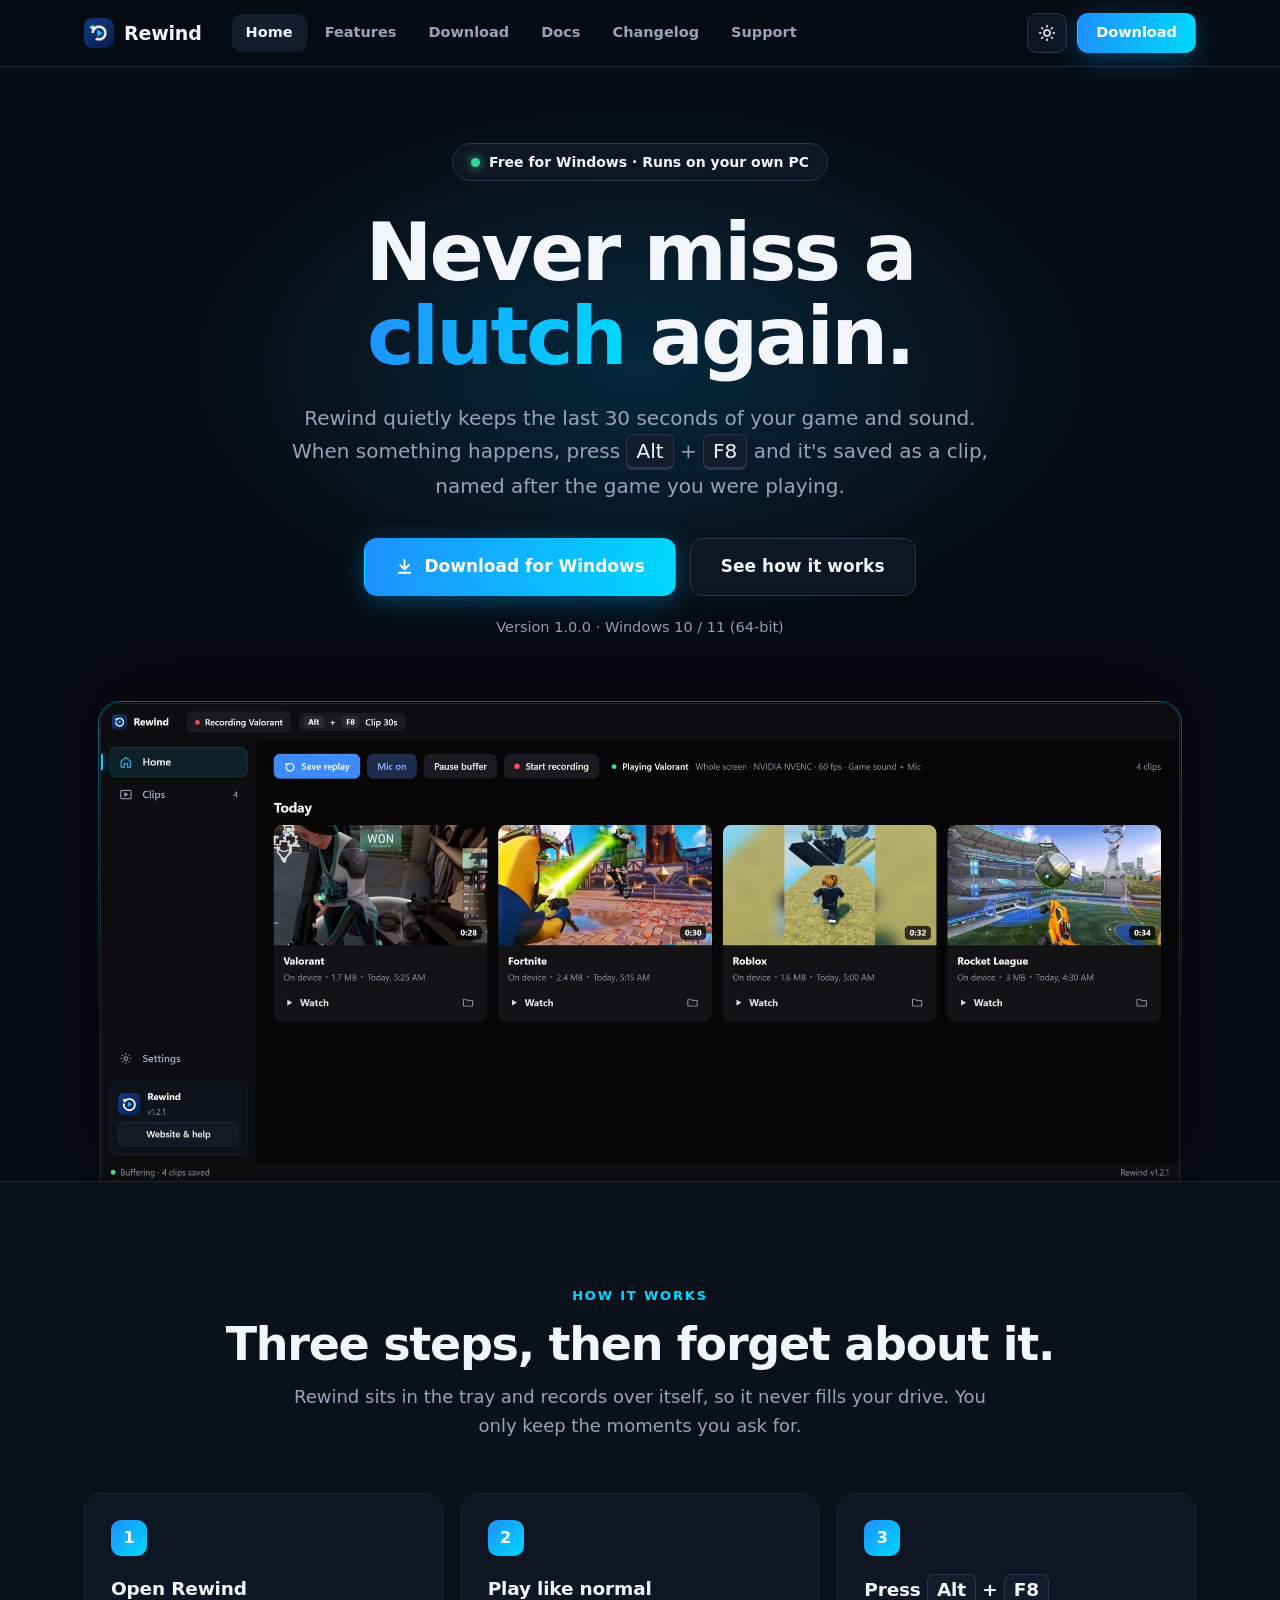
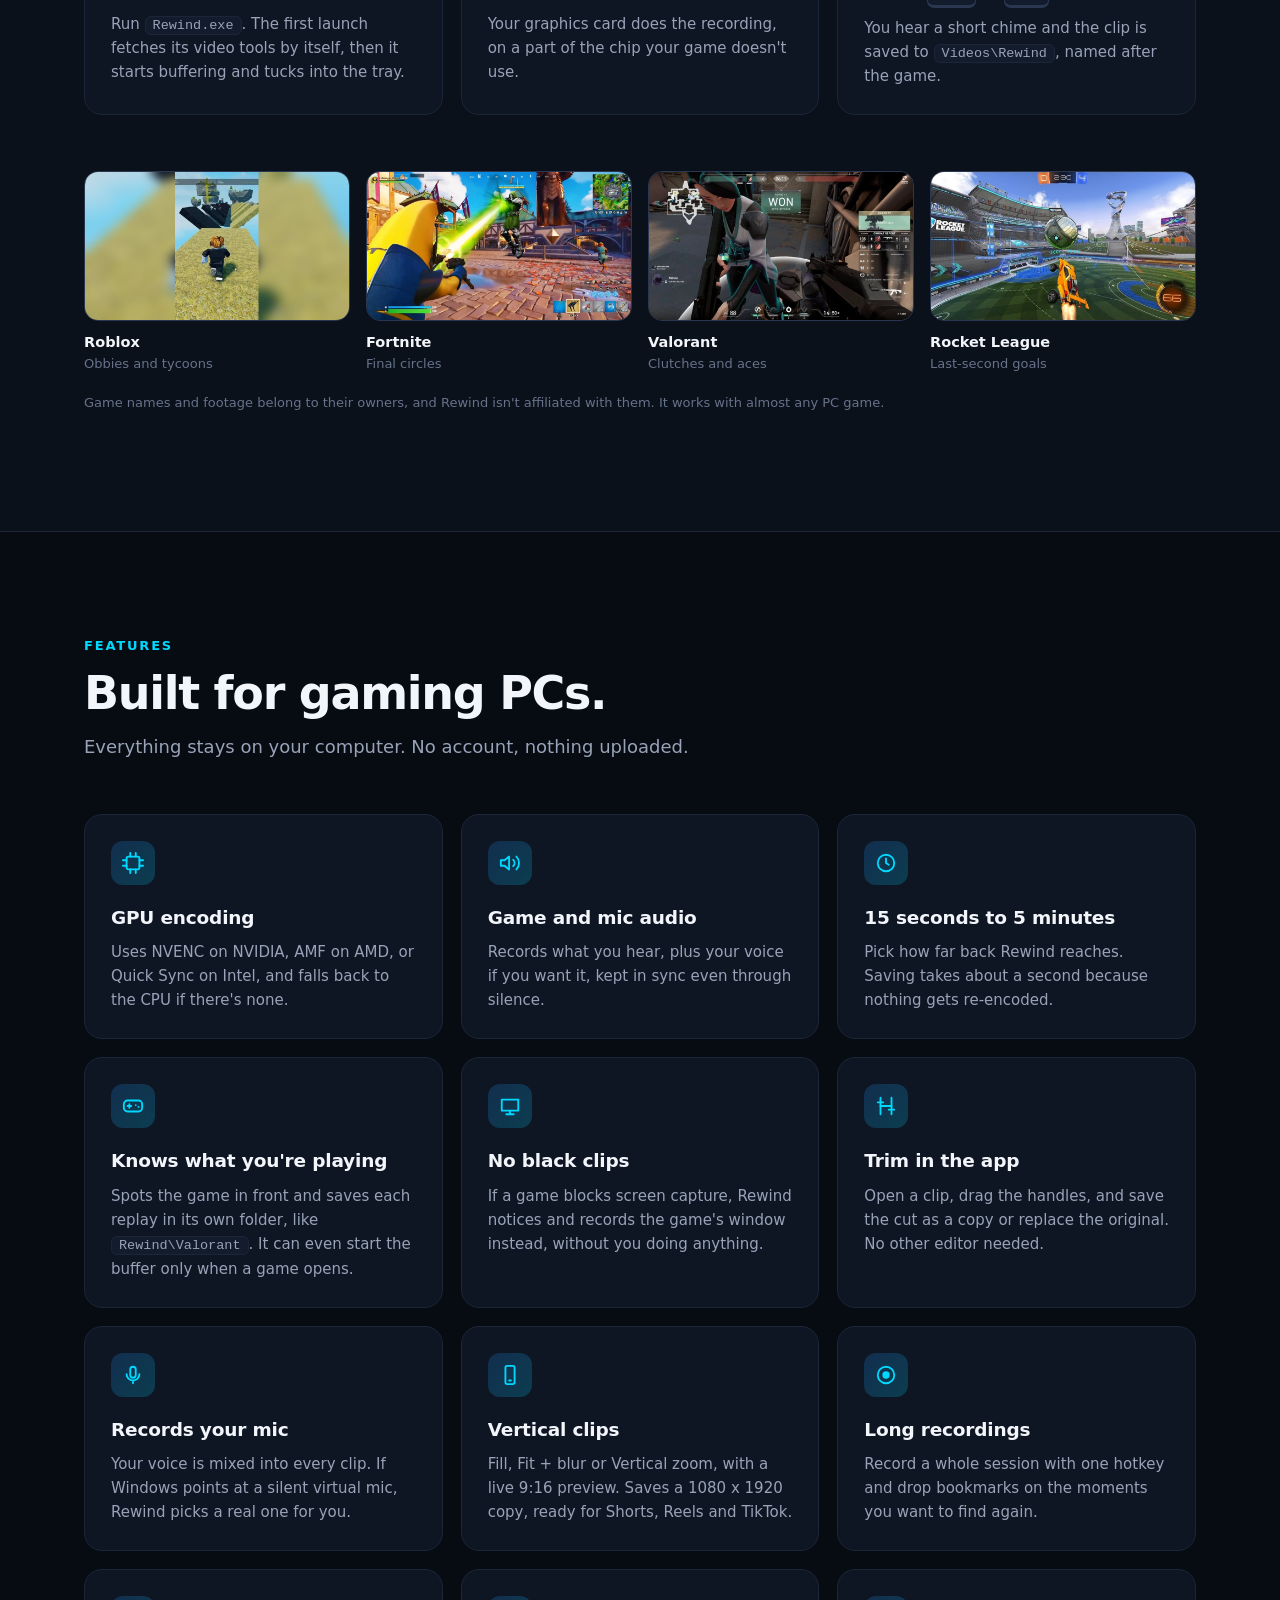
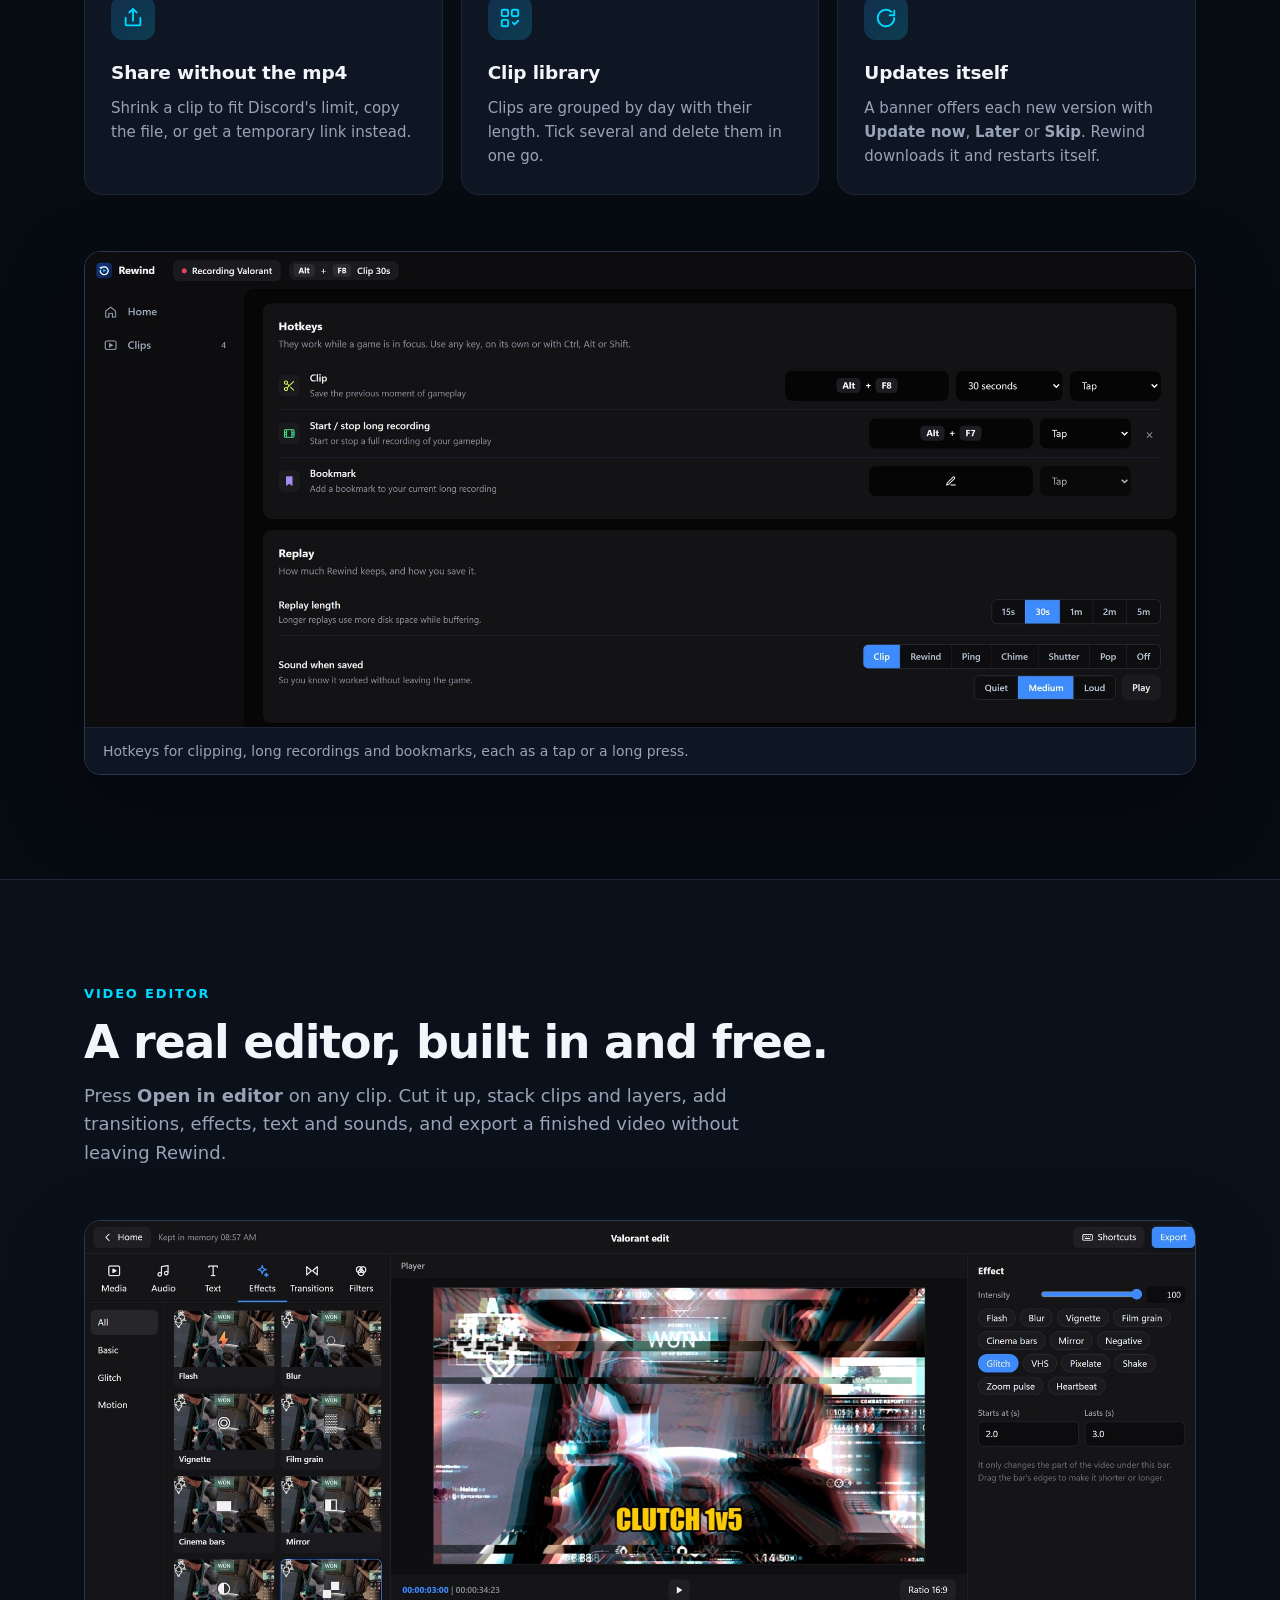
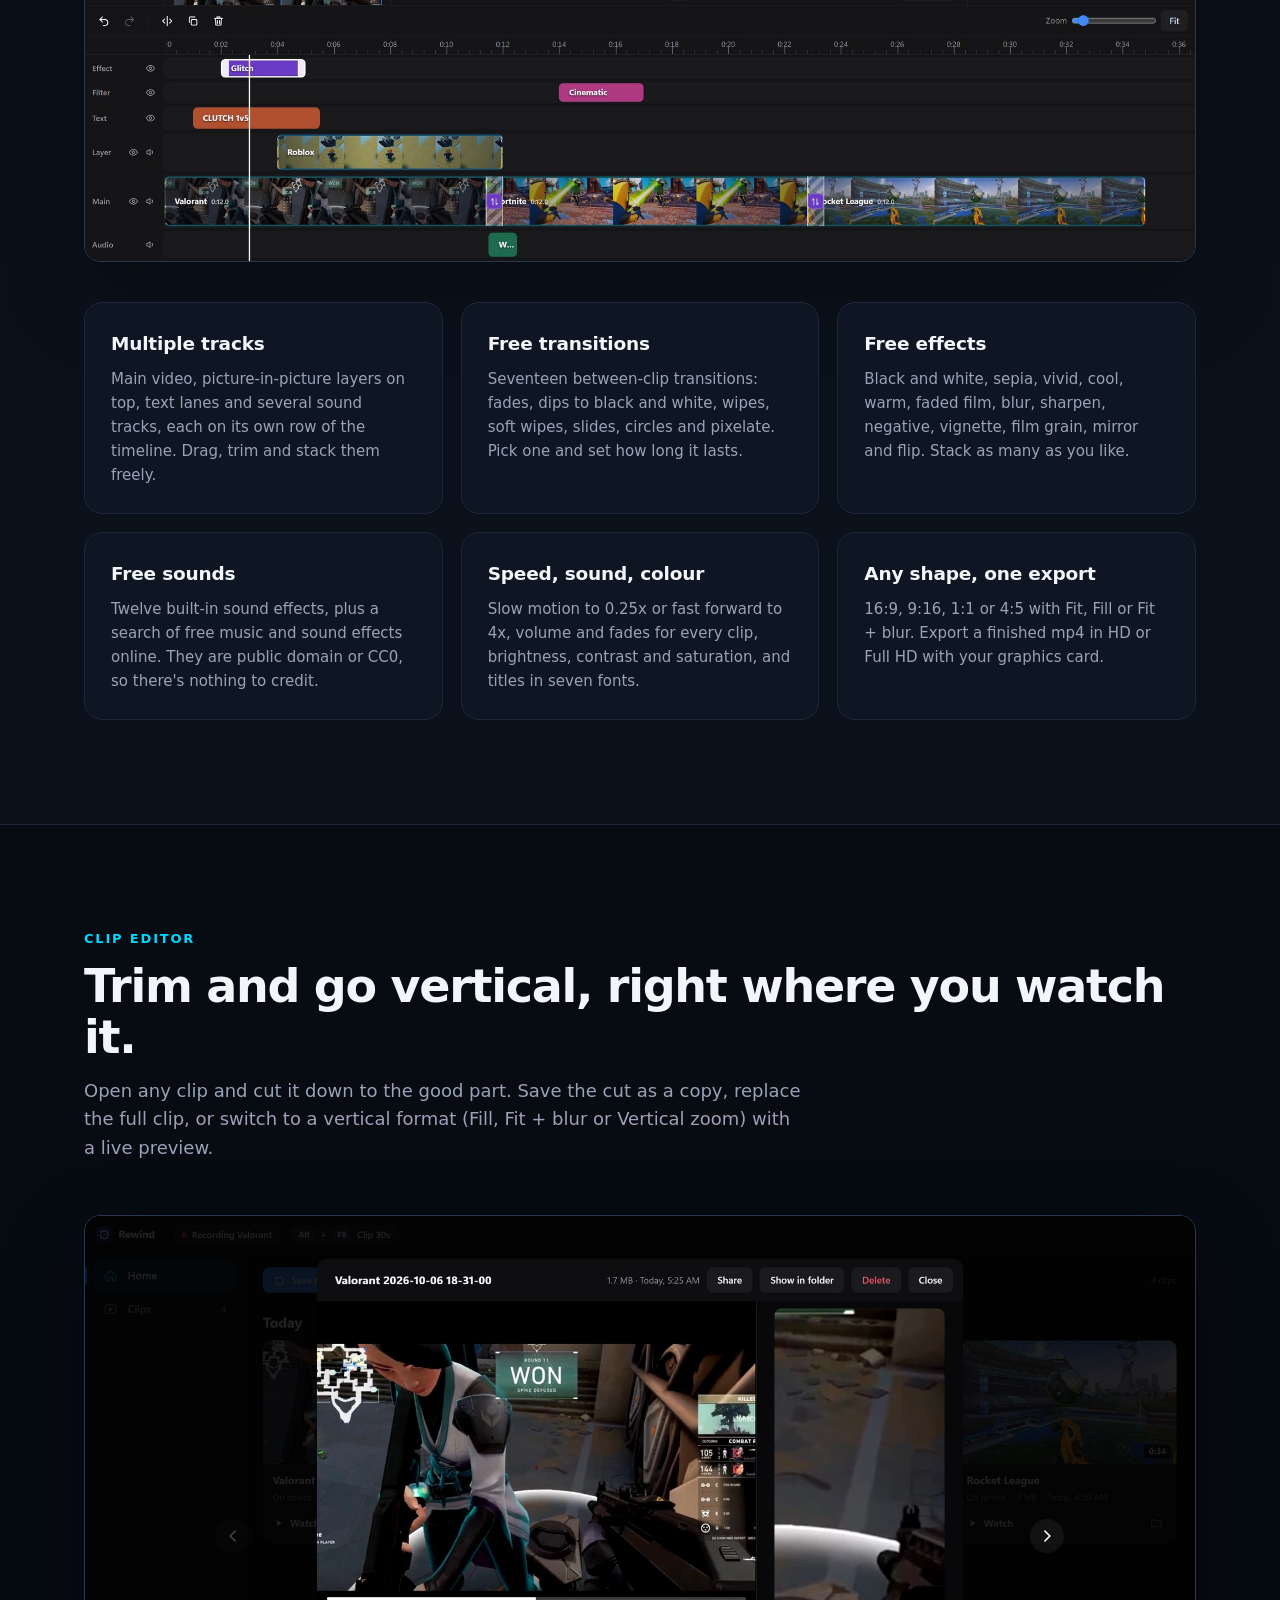
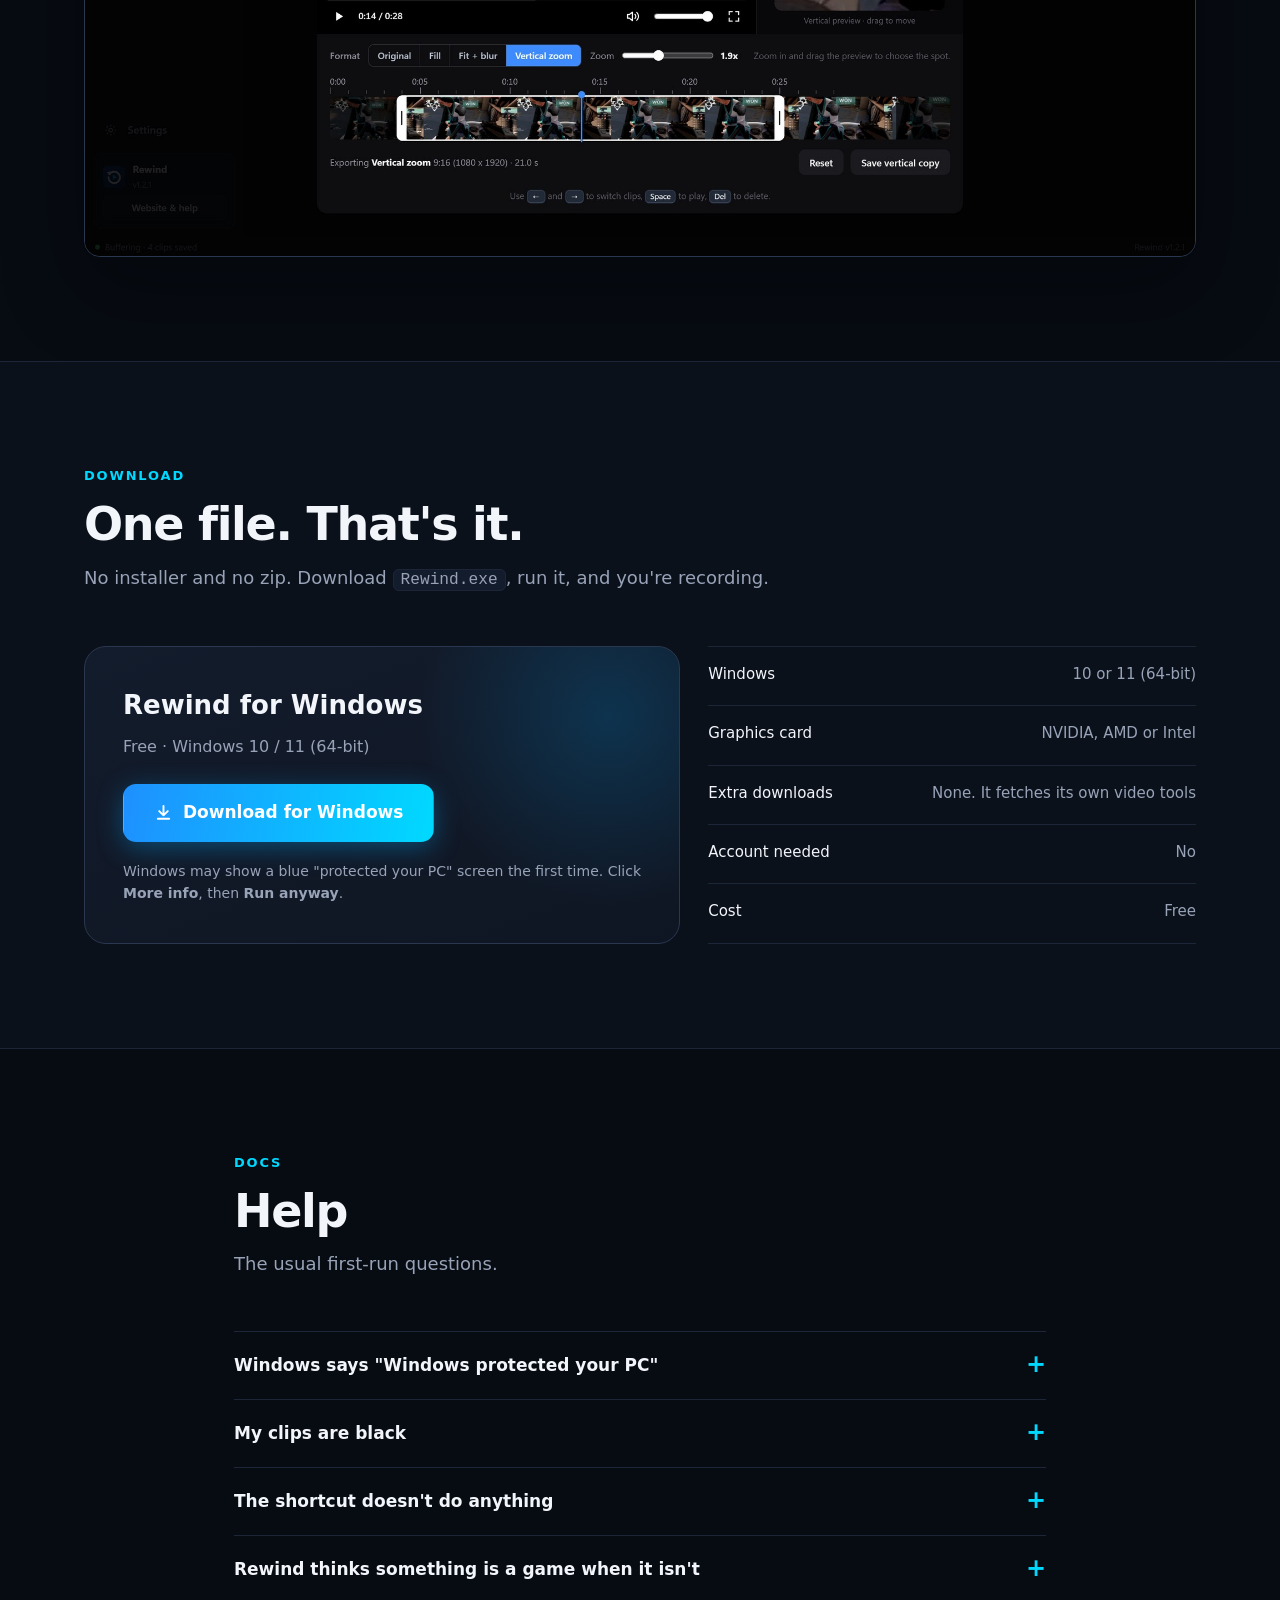
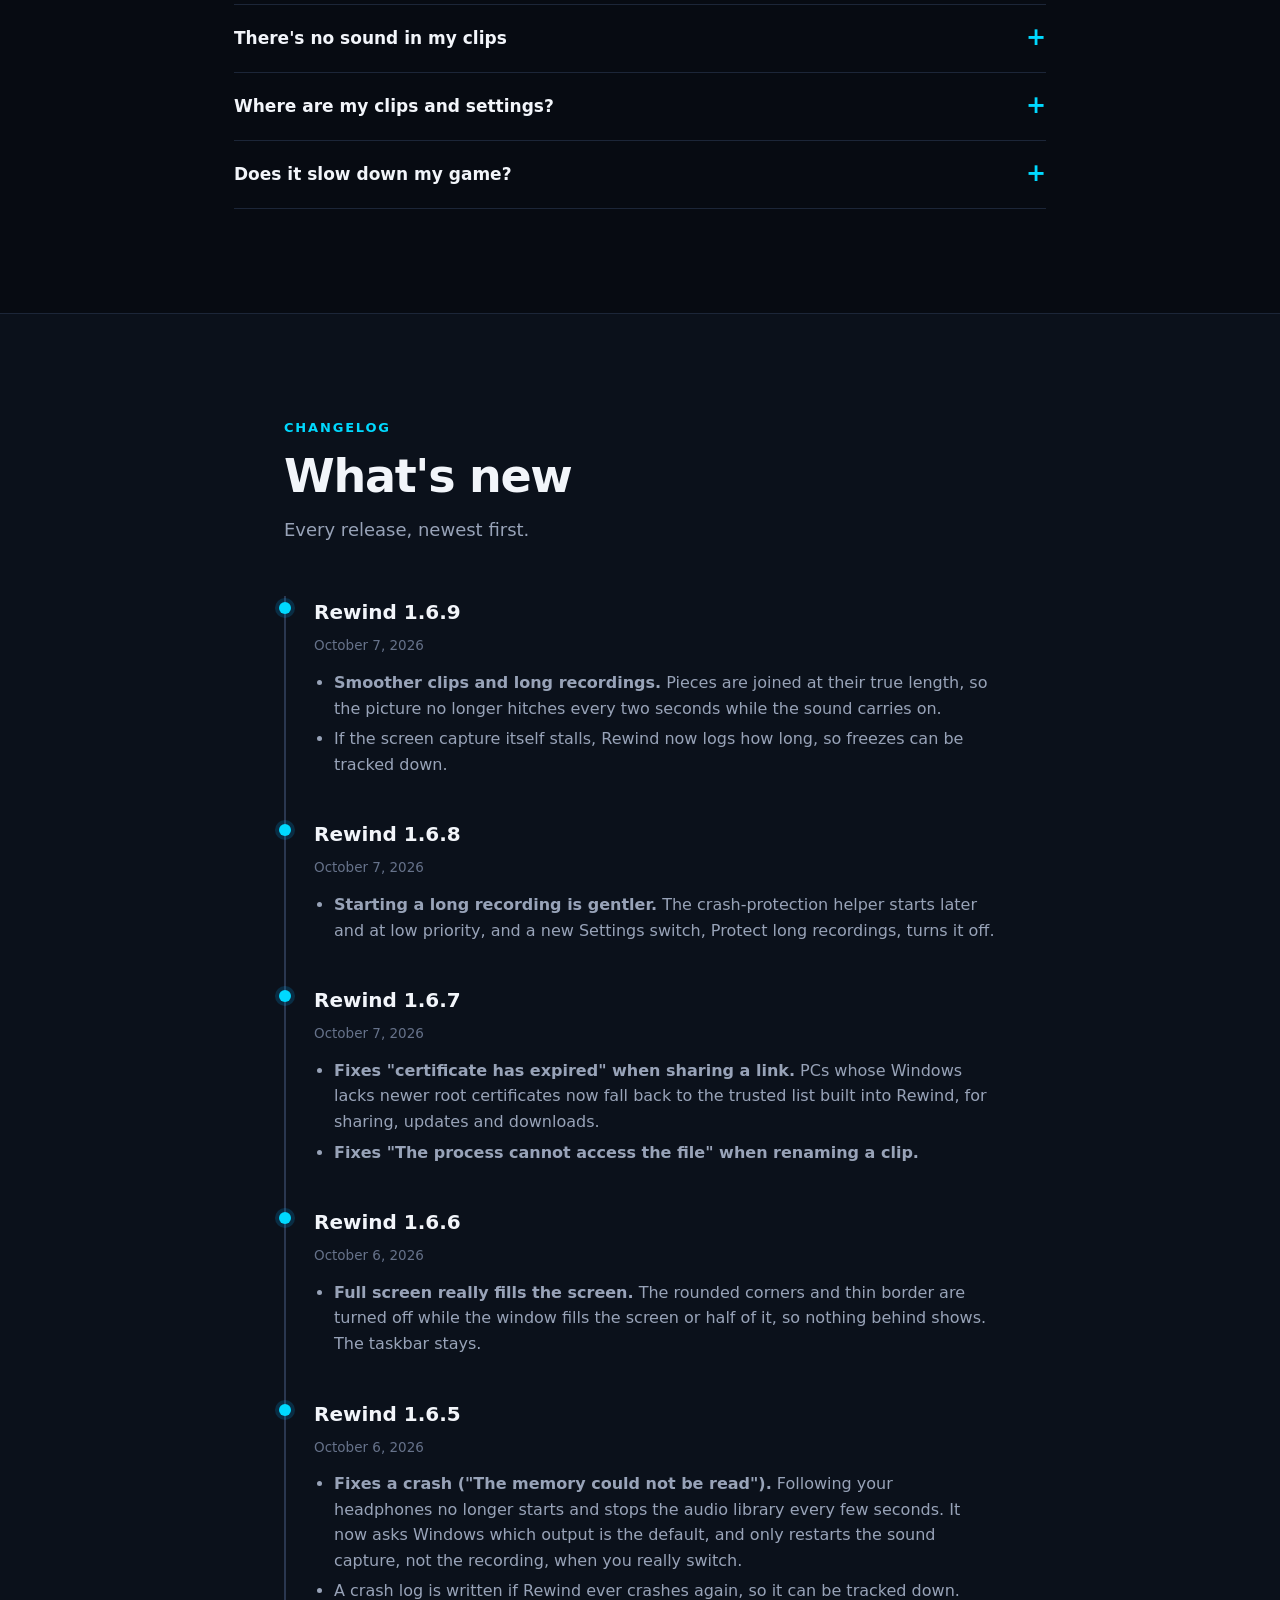
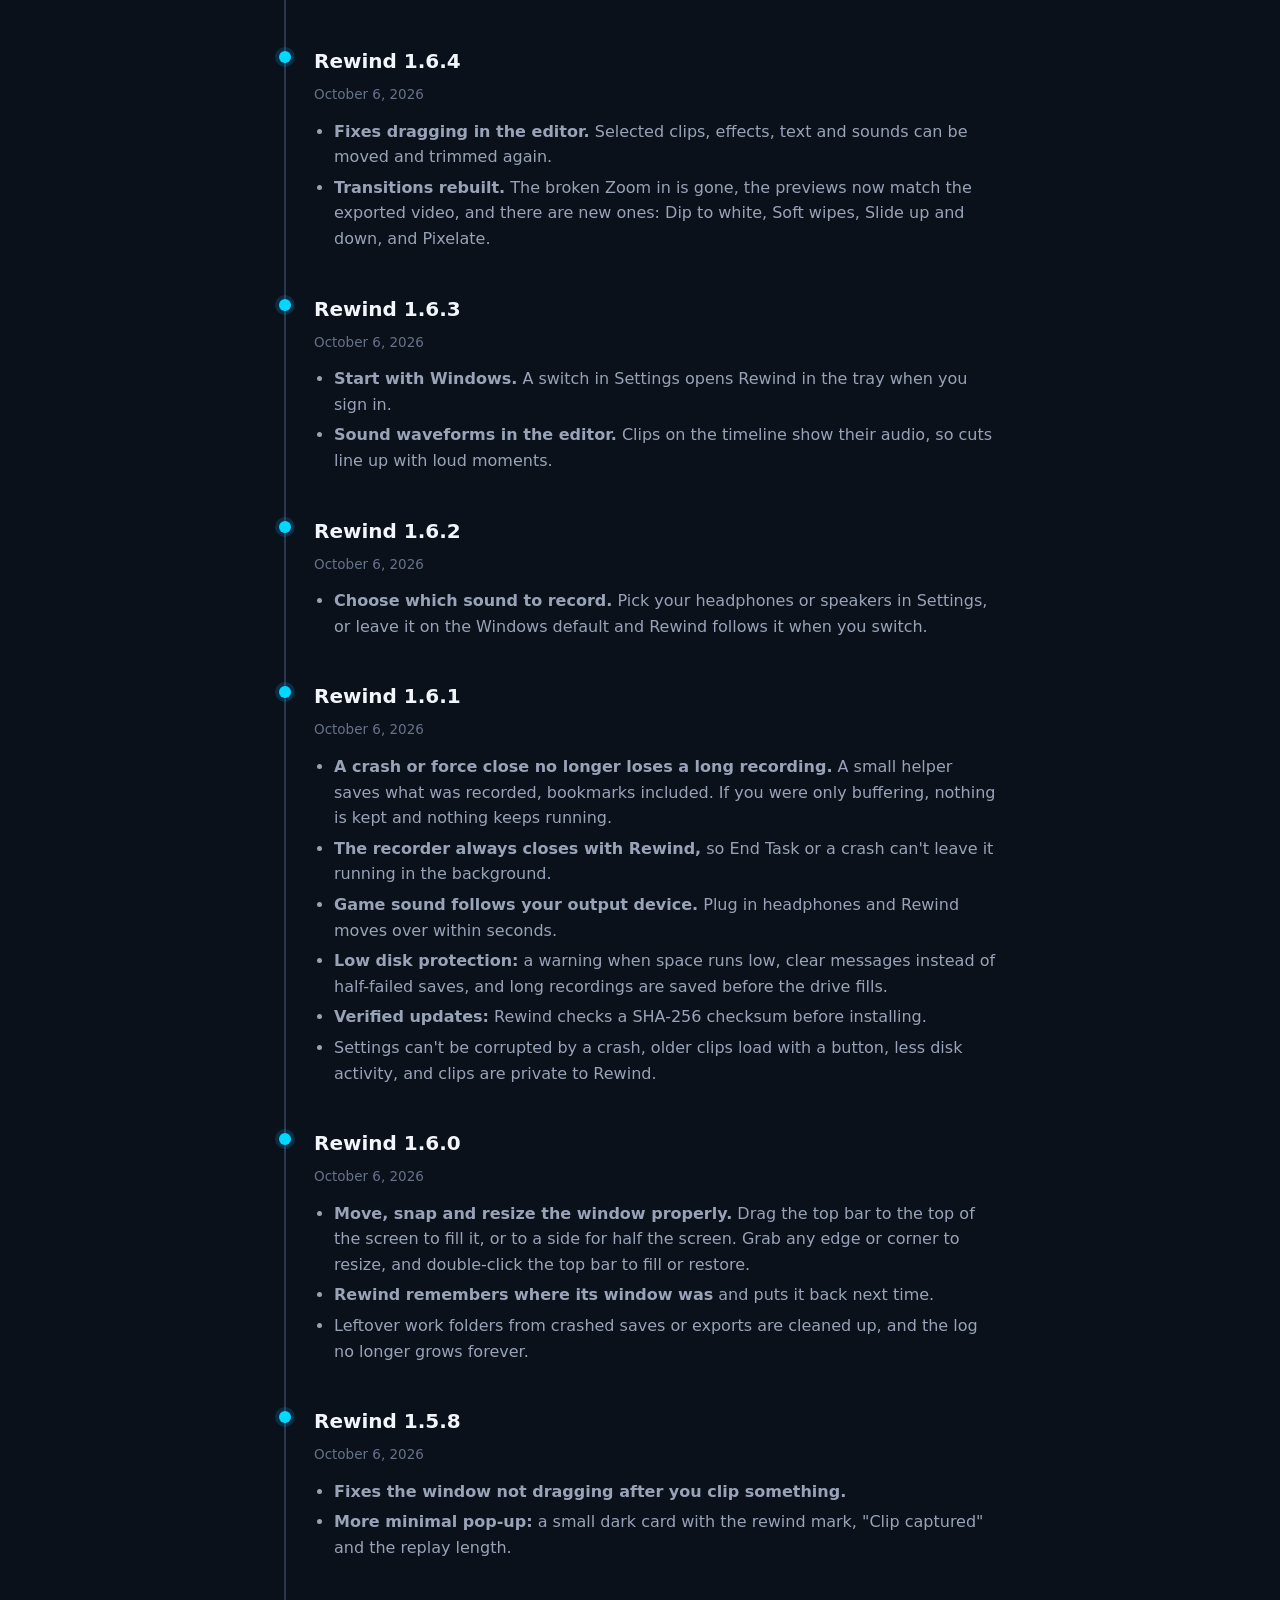
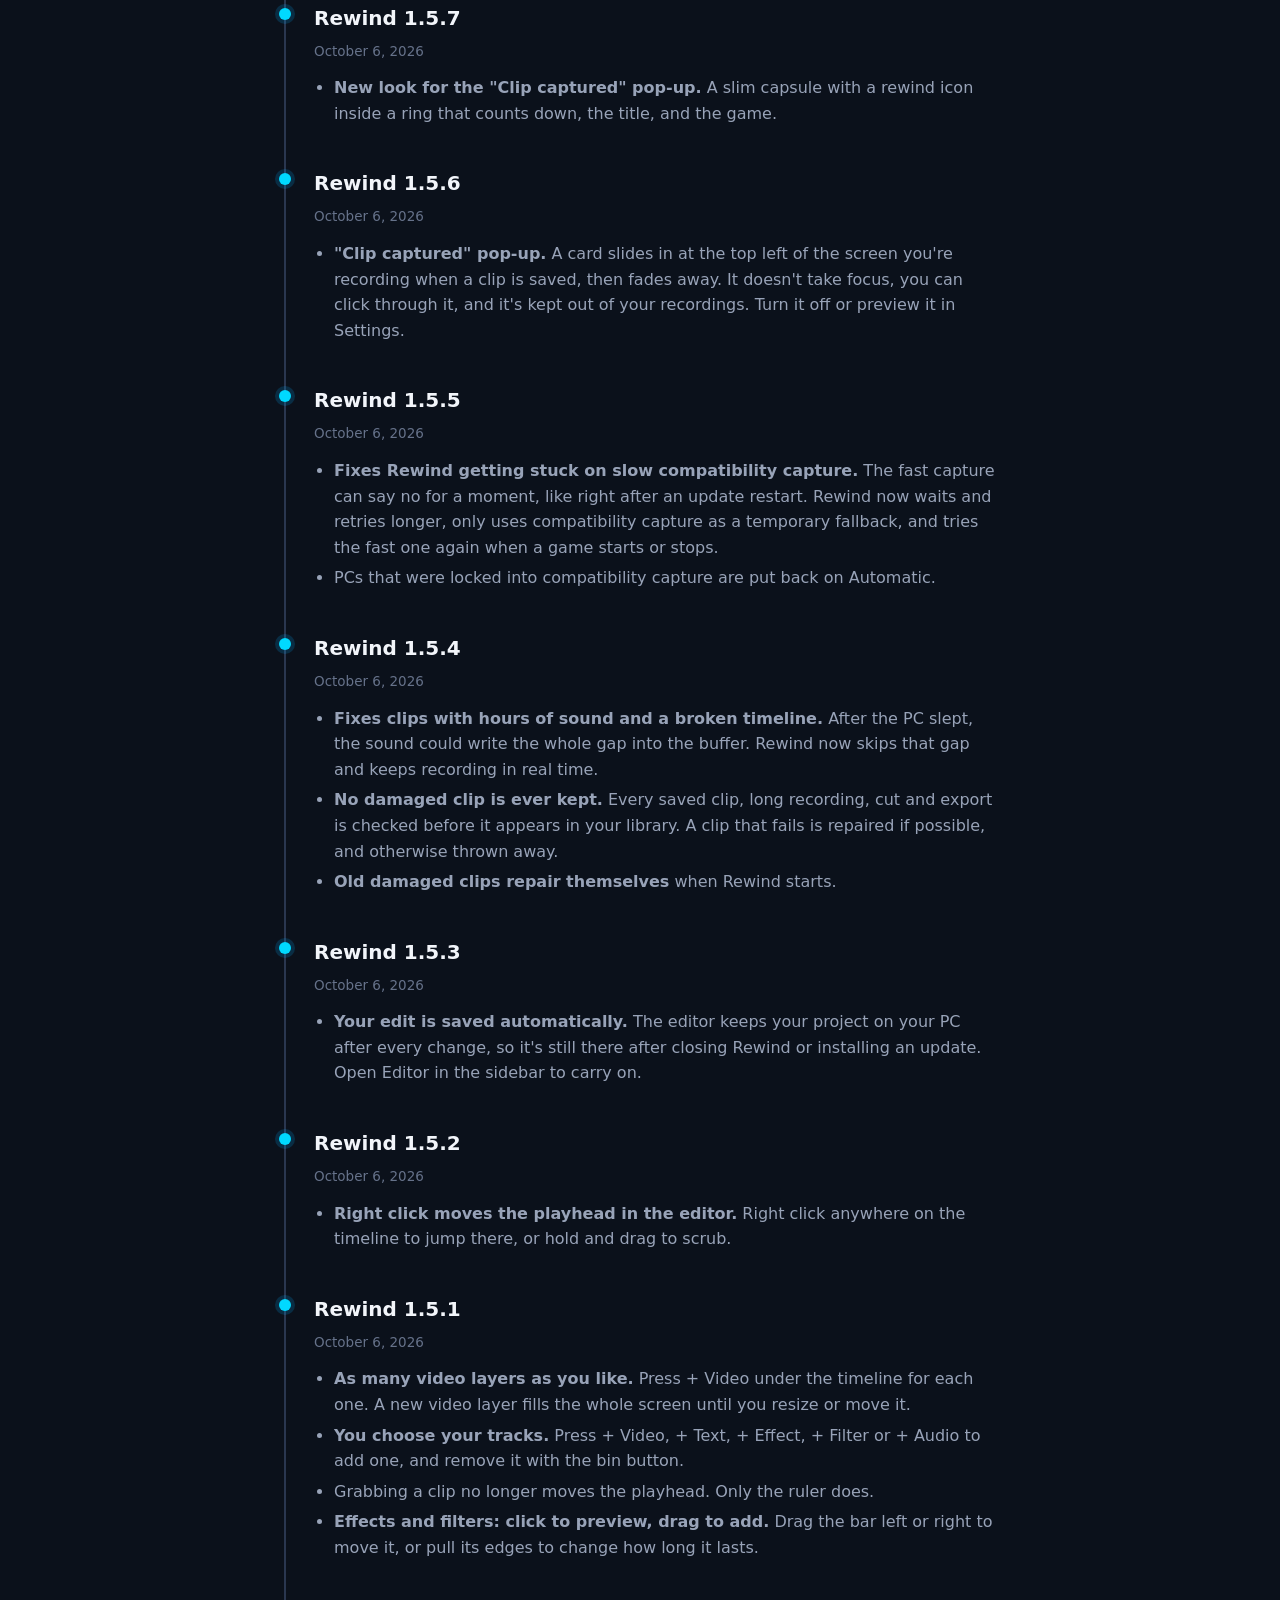
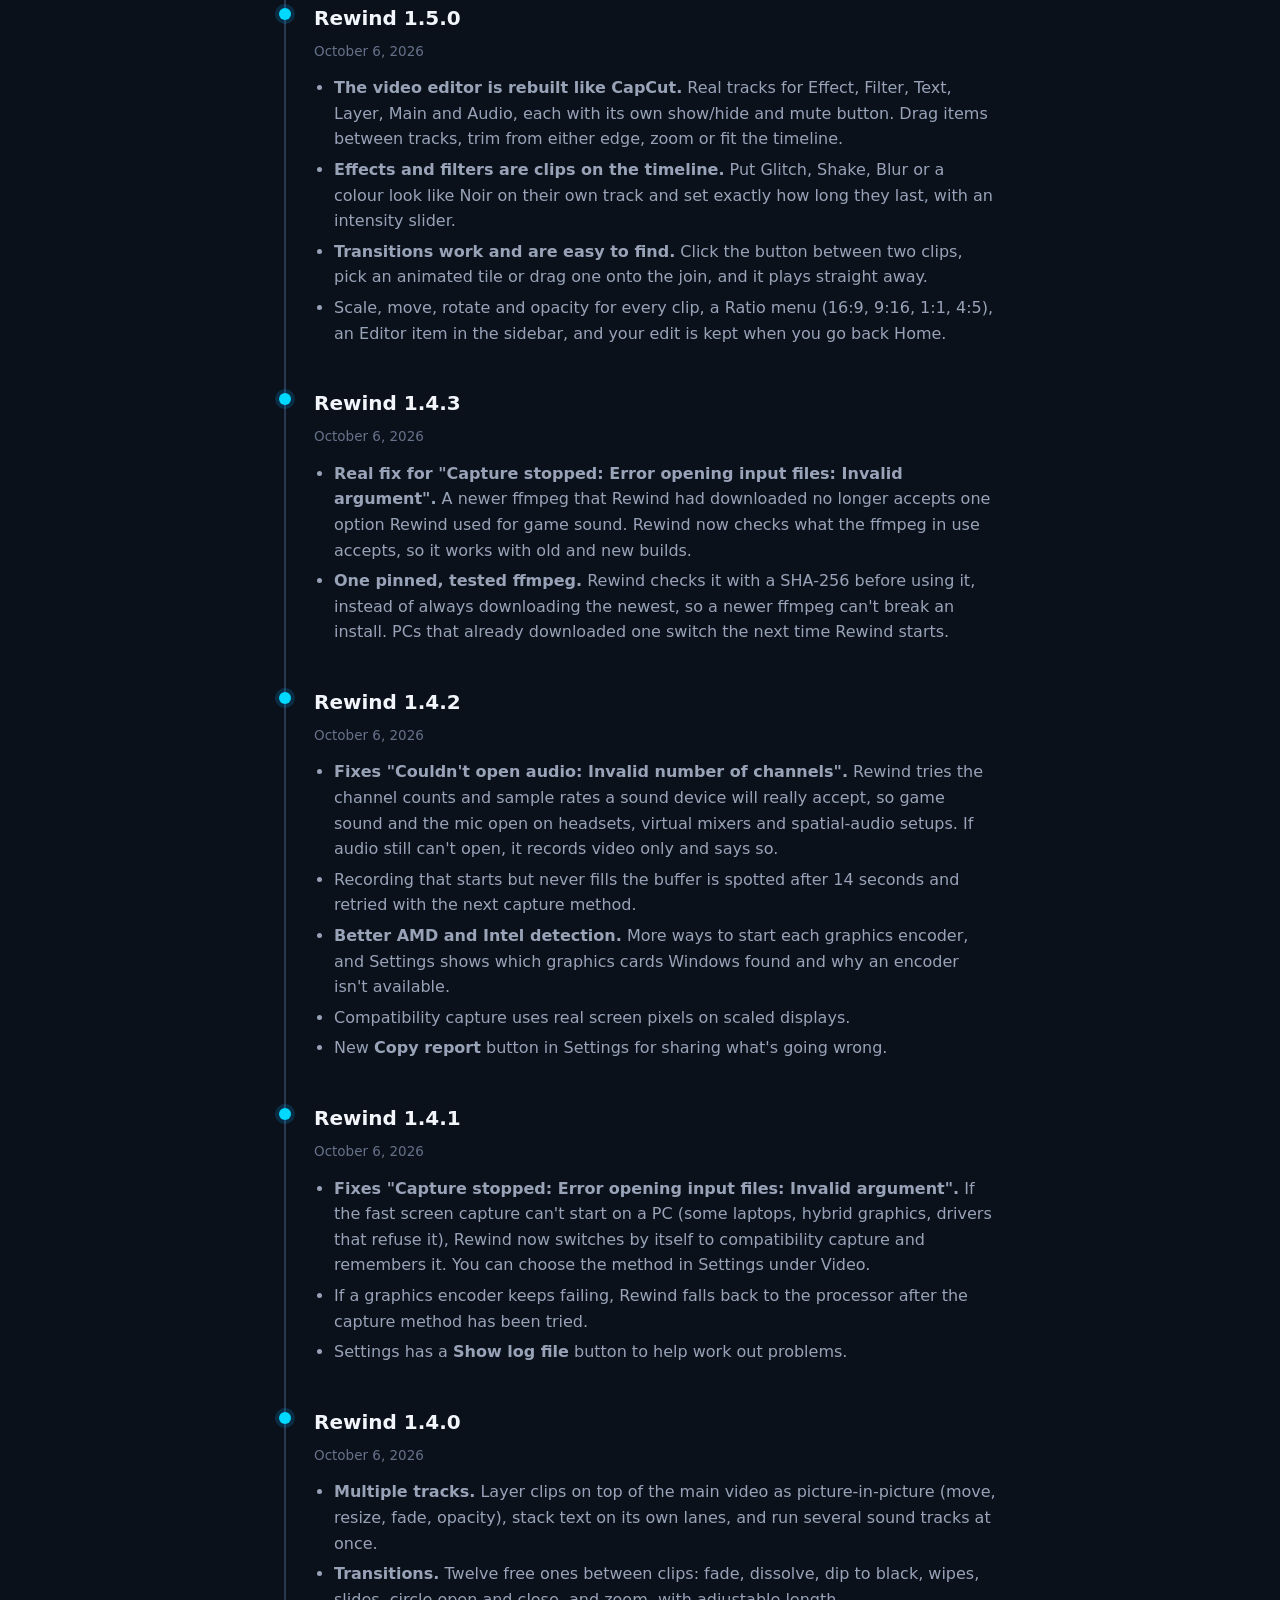
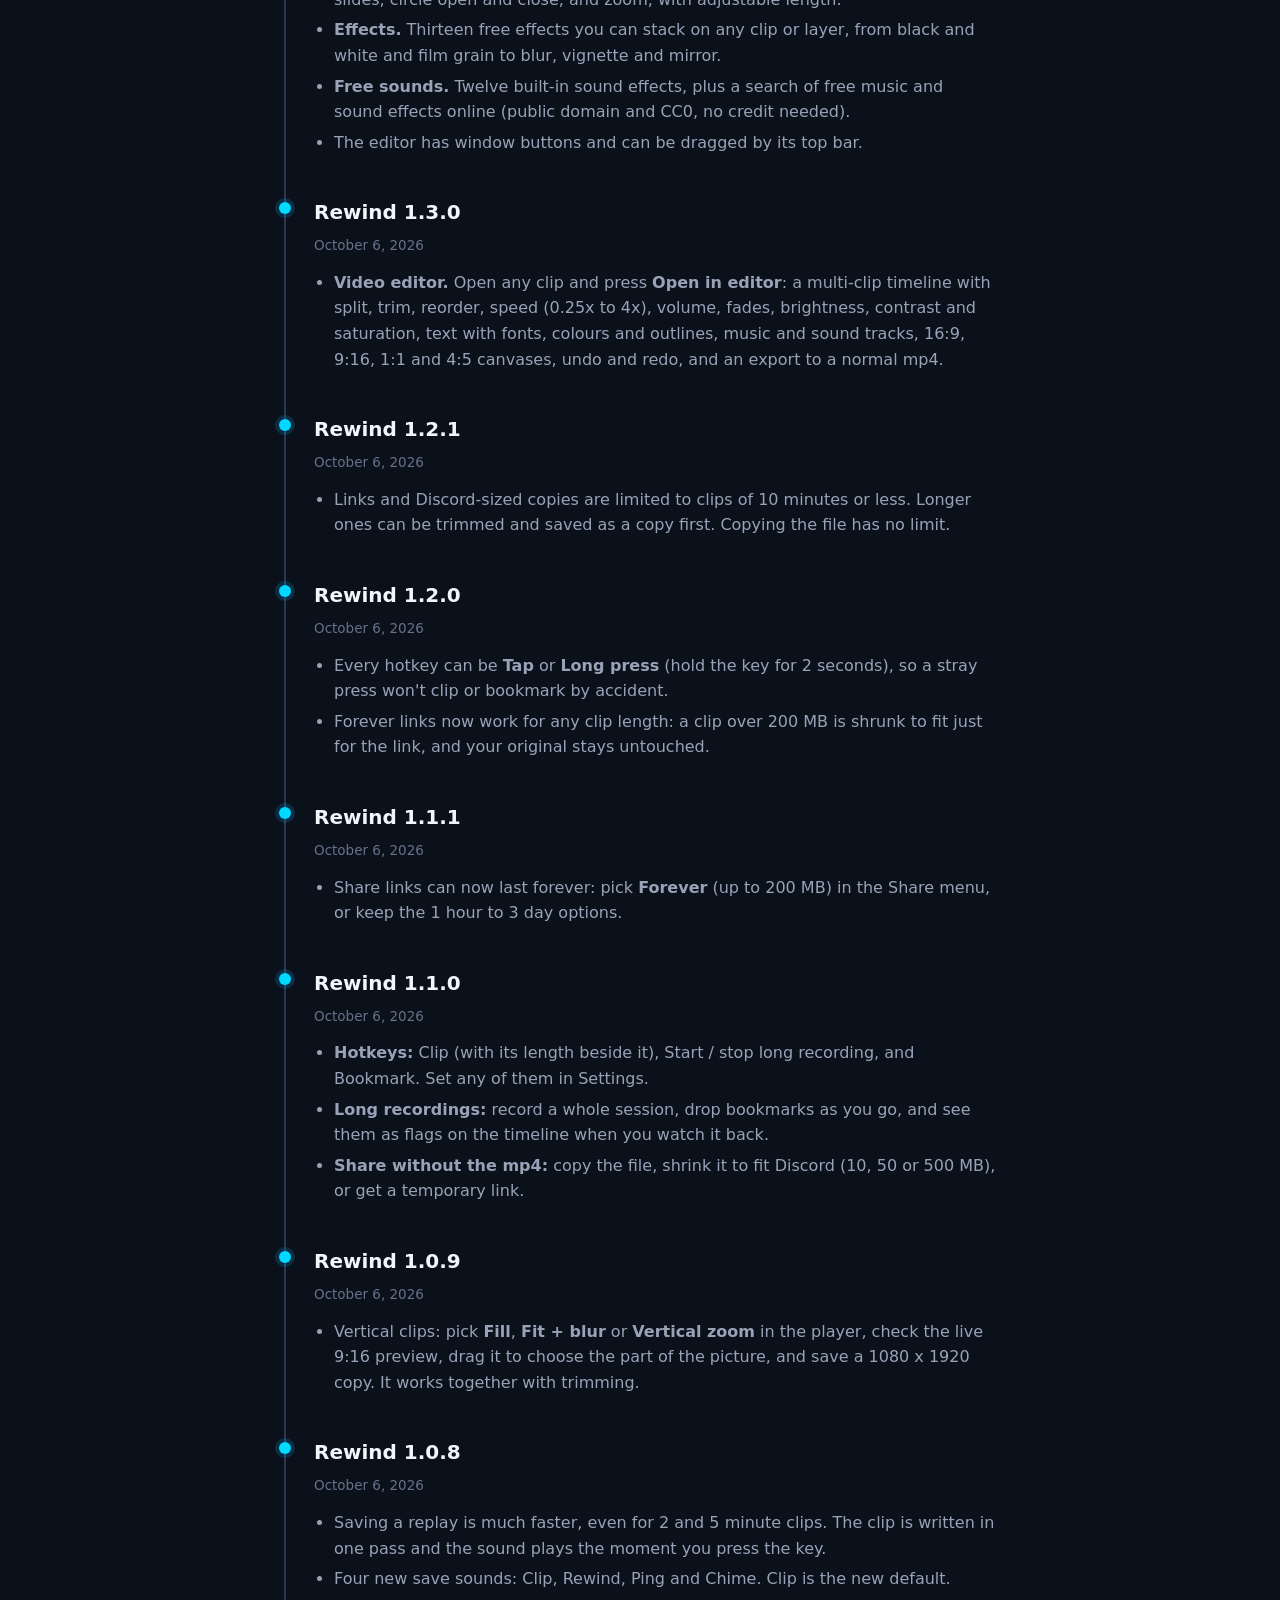
==== commit 295a05ee: "Rewind v1.6.9" ====
--- a/docs/index.html
+++ b/docs/index.html
@@ -447,6 +447,13 @@
       <h2>What's new</h2>
       <p class="intro">Every release, newest first.</p>
       <div class="rel">
+        <h3>Rewind 1.6.9</h3><time>October 7, 2026</time>
+        <ul>
+          <li><b>Smoother clips and long recordings.</b> Pieces are joined at their true length, so the picture no longer hitches every two seconds while the sound carries on.</li>
+          <li>If the screen capture itself stalls, Rewind now logs how long, so freezes can be tracked down.</li>
+        </ul>
+      </div>
+      <div class="rel">
         <h3>Rewind 1.6.8</h3><time>October 7, 2026</time>
         <ul>
           <li><b>Starting a long recording is gentler.</b> The crash-protection helper starts later and at low priority, and a new Settings switch, Protect long recordings, turns it off.</li>
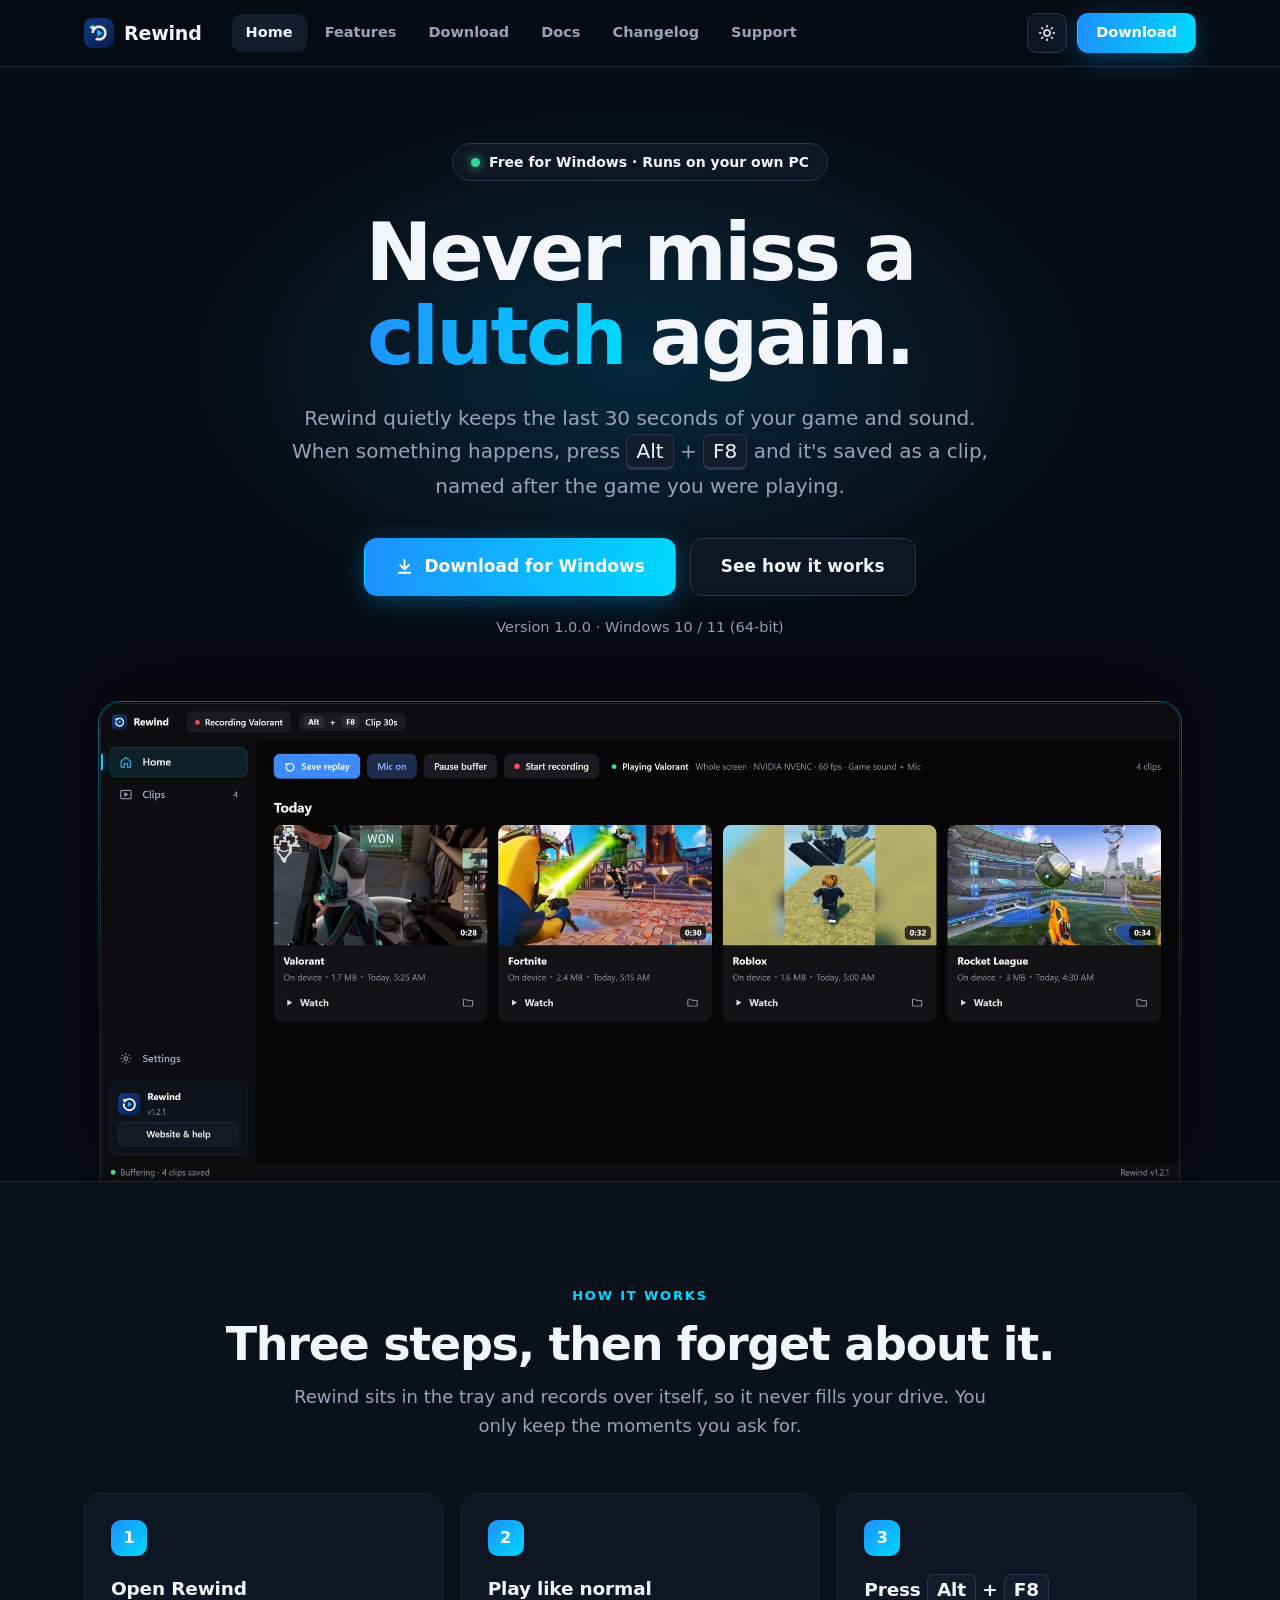
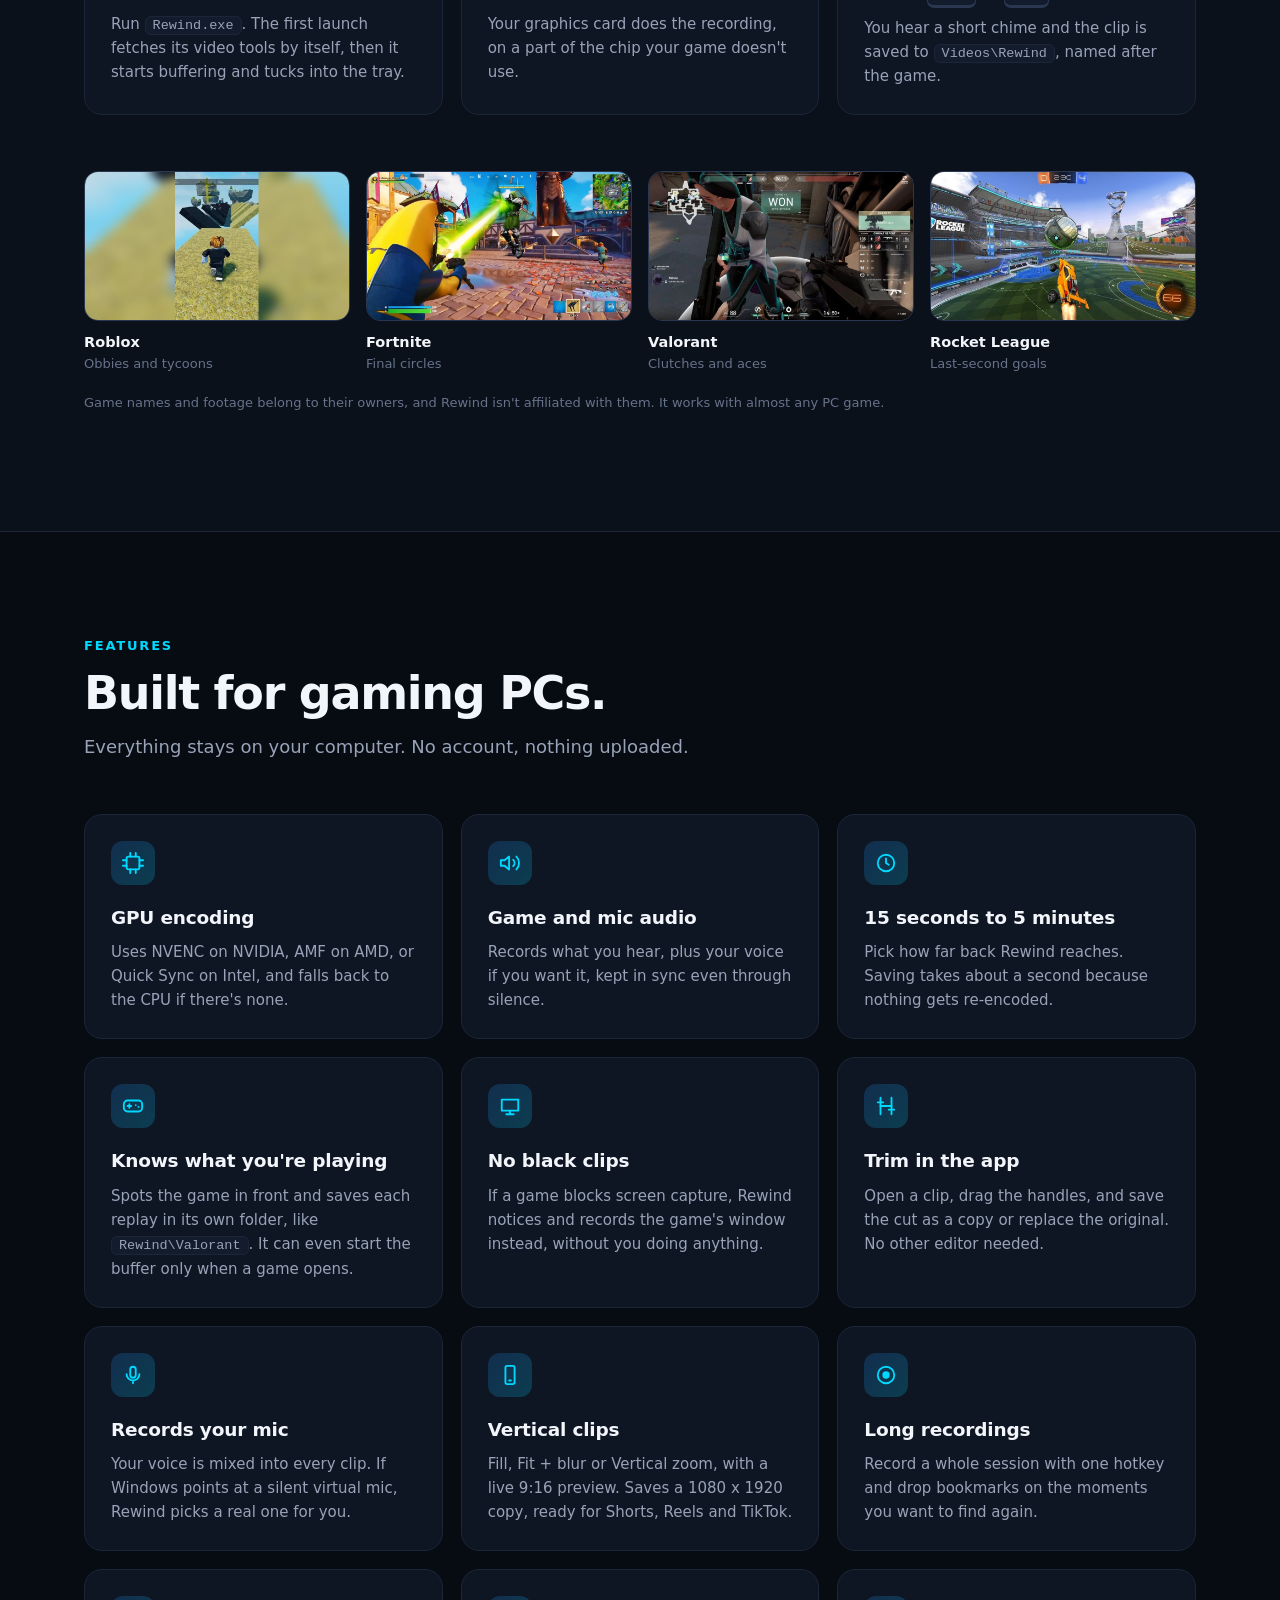
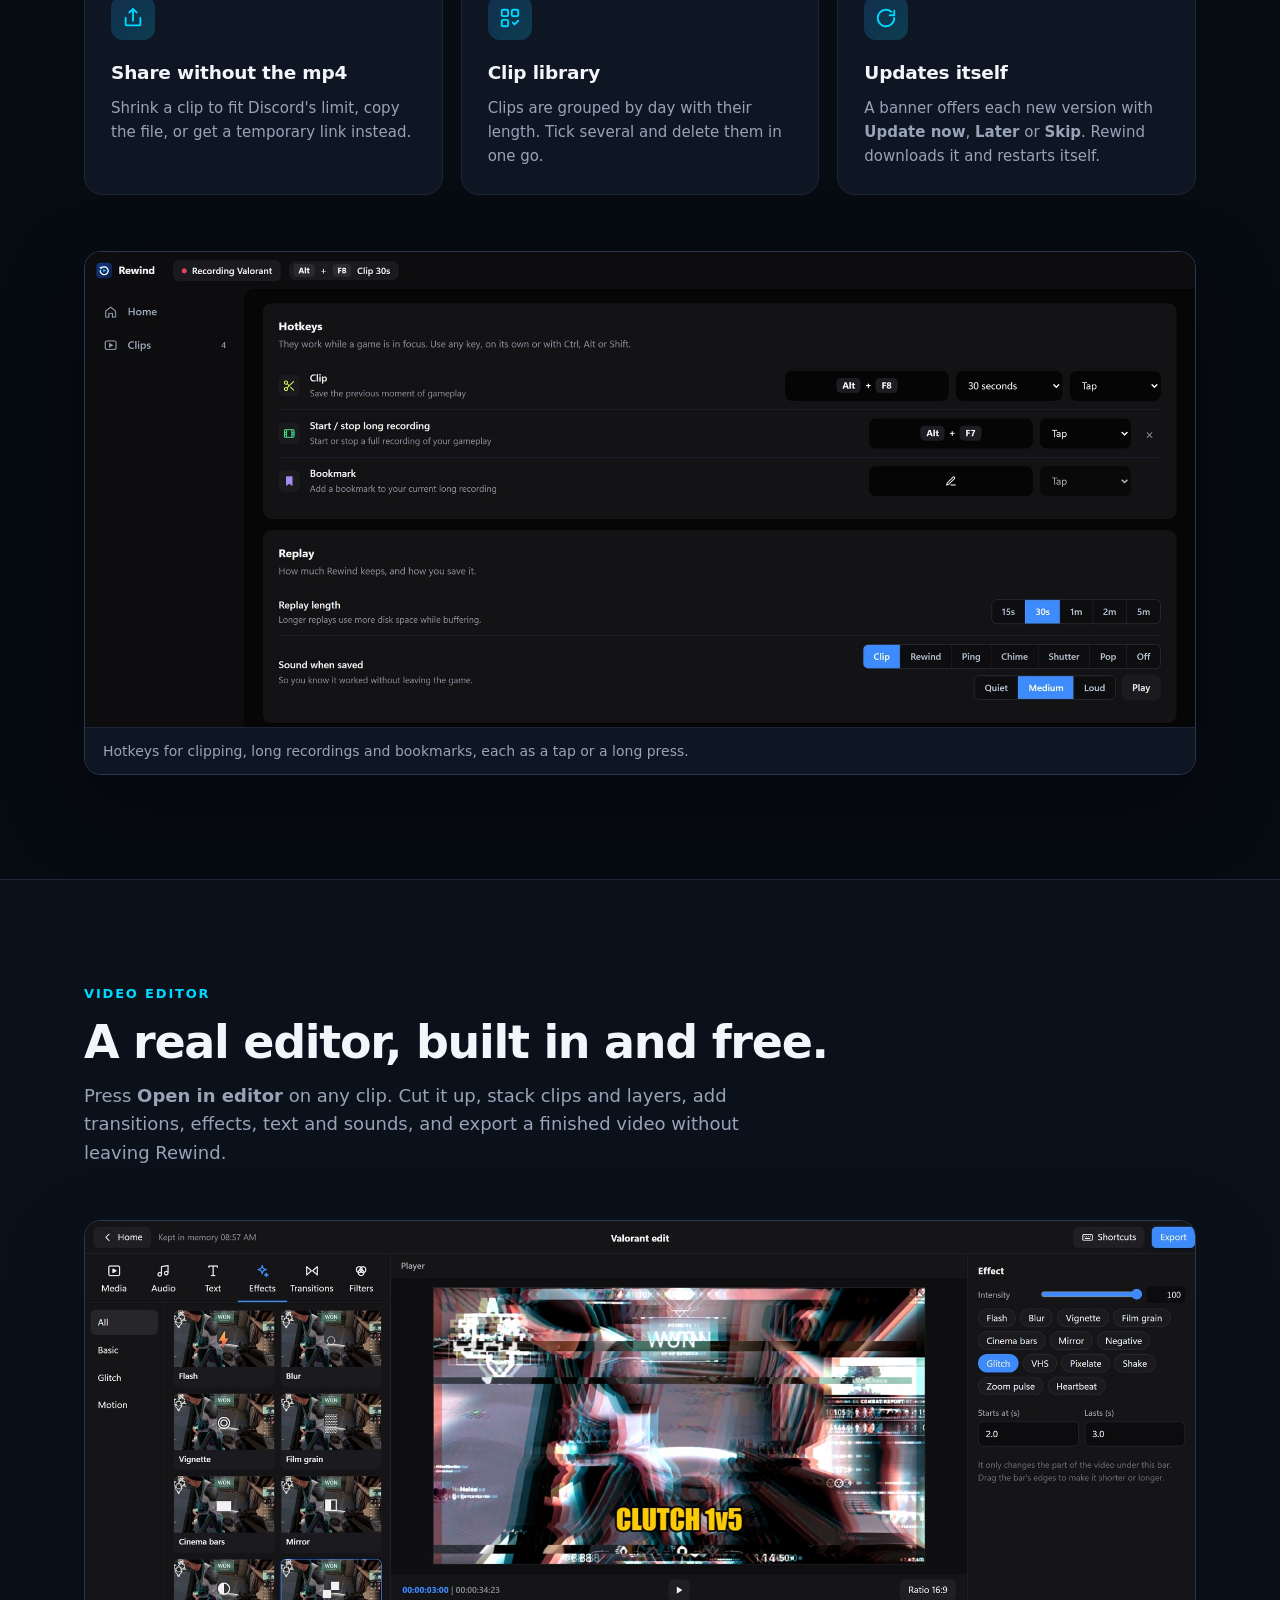
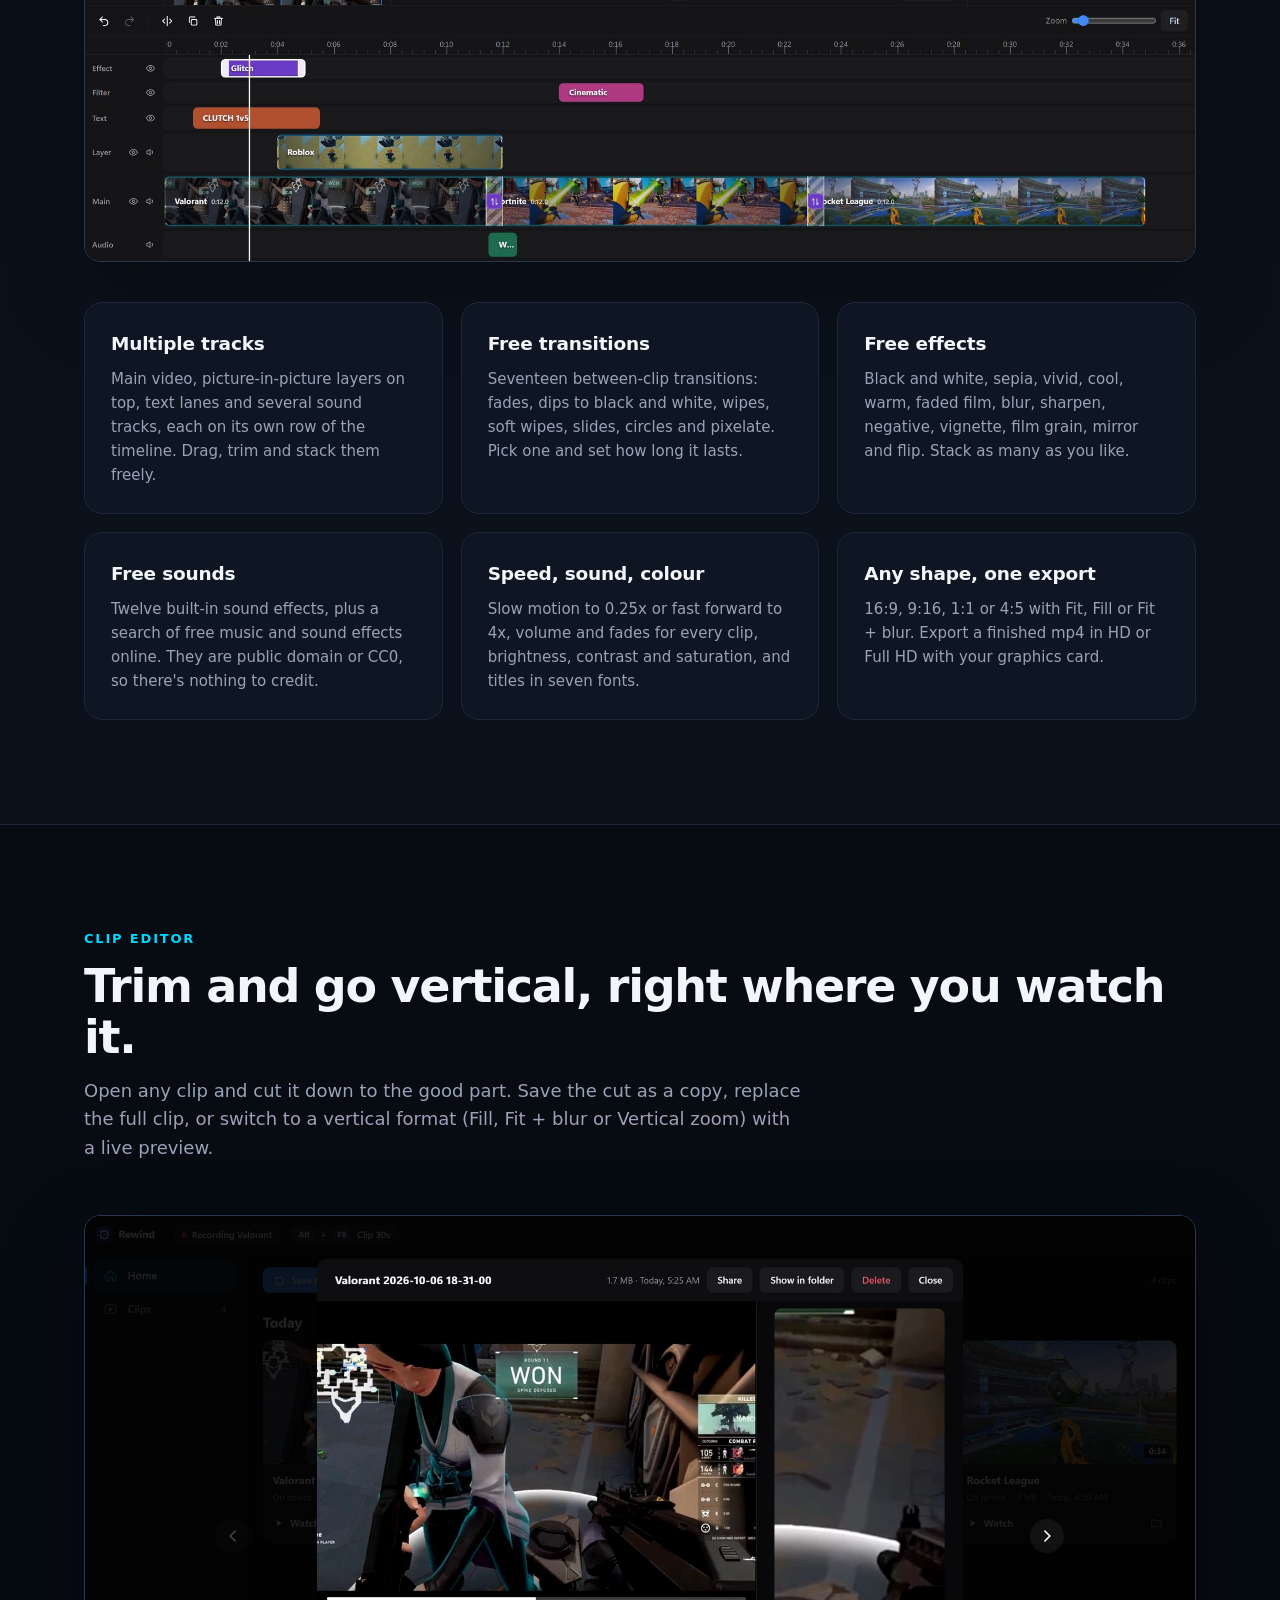
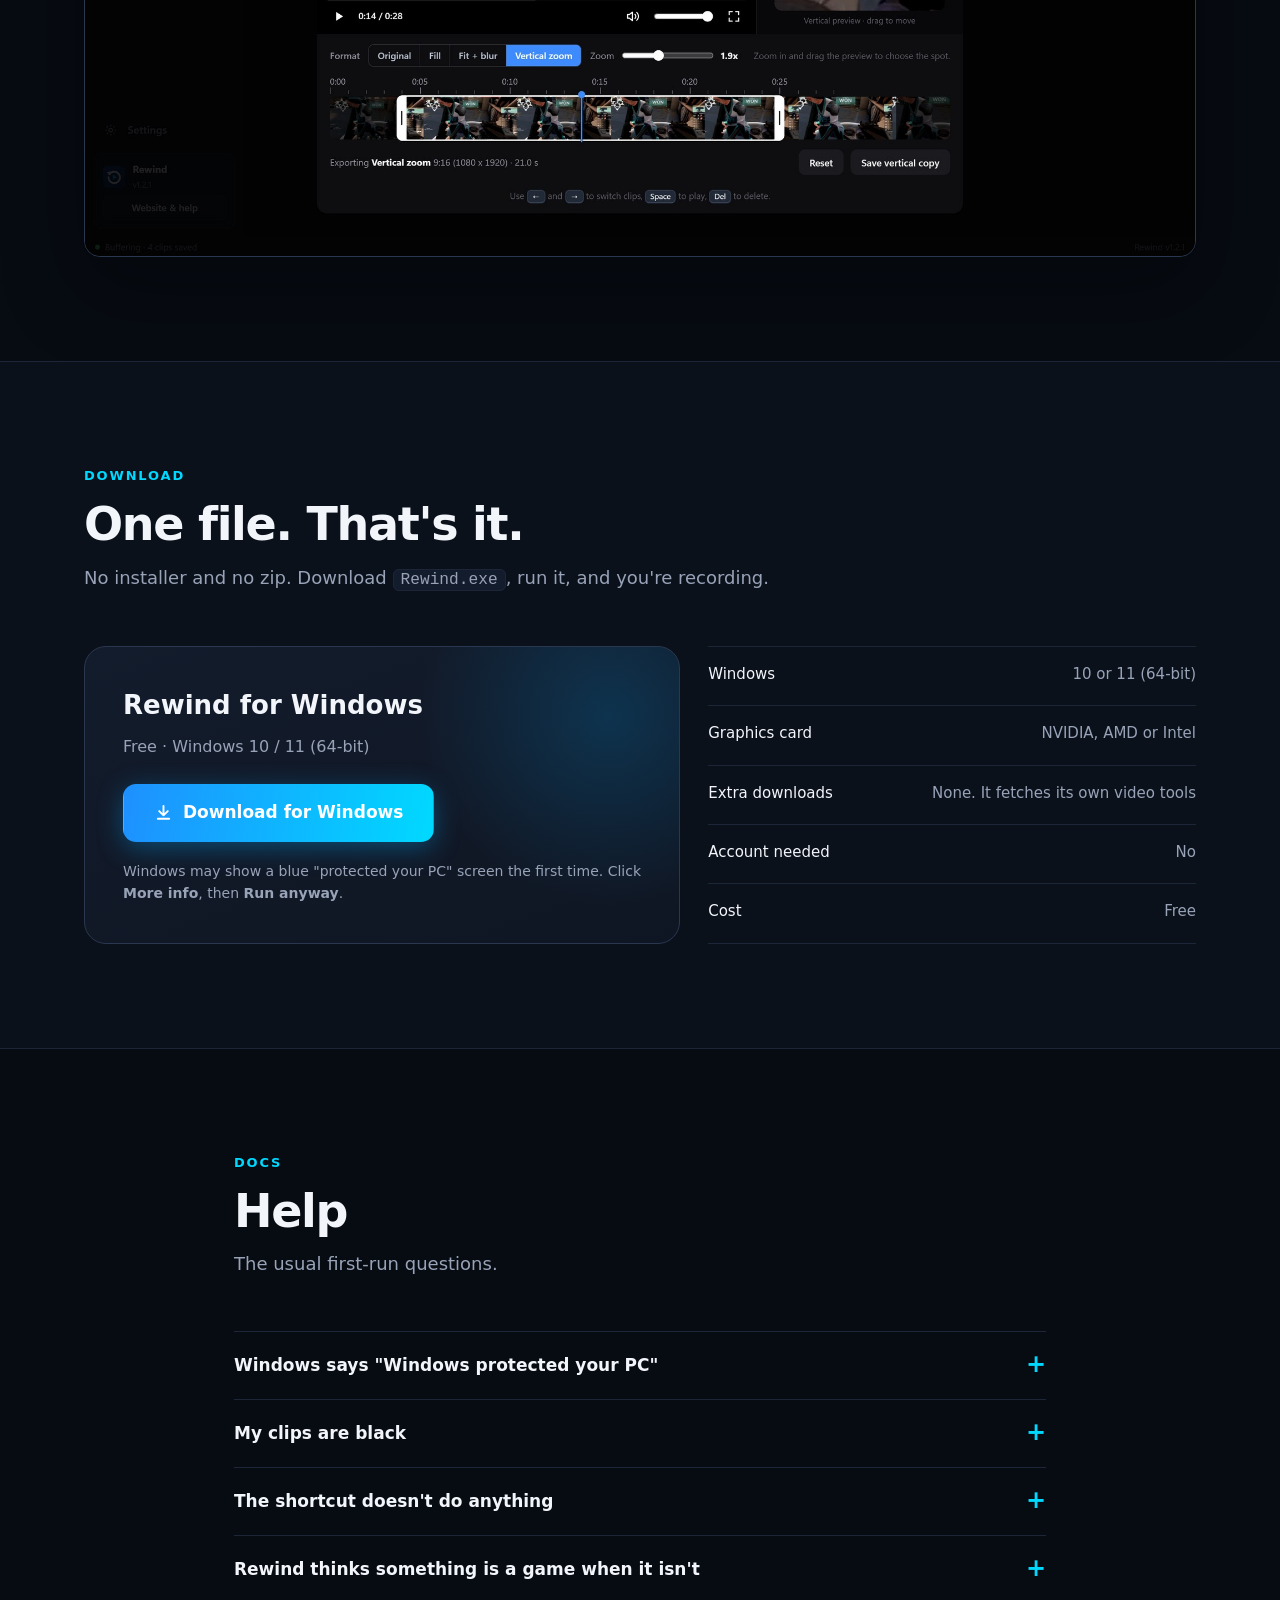
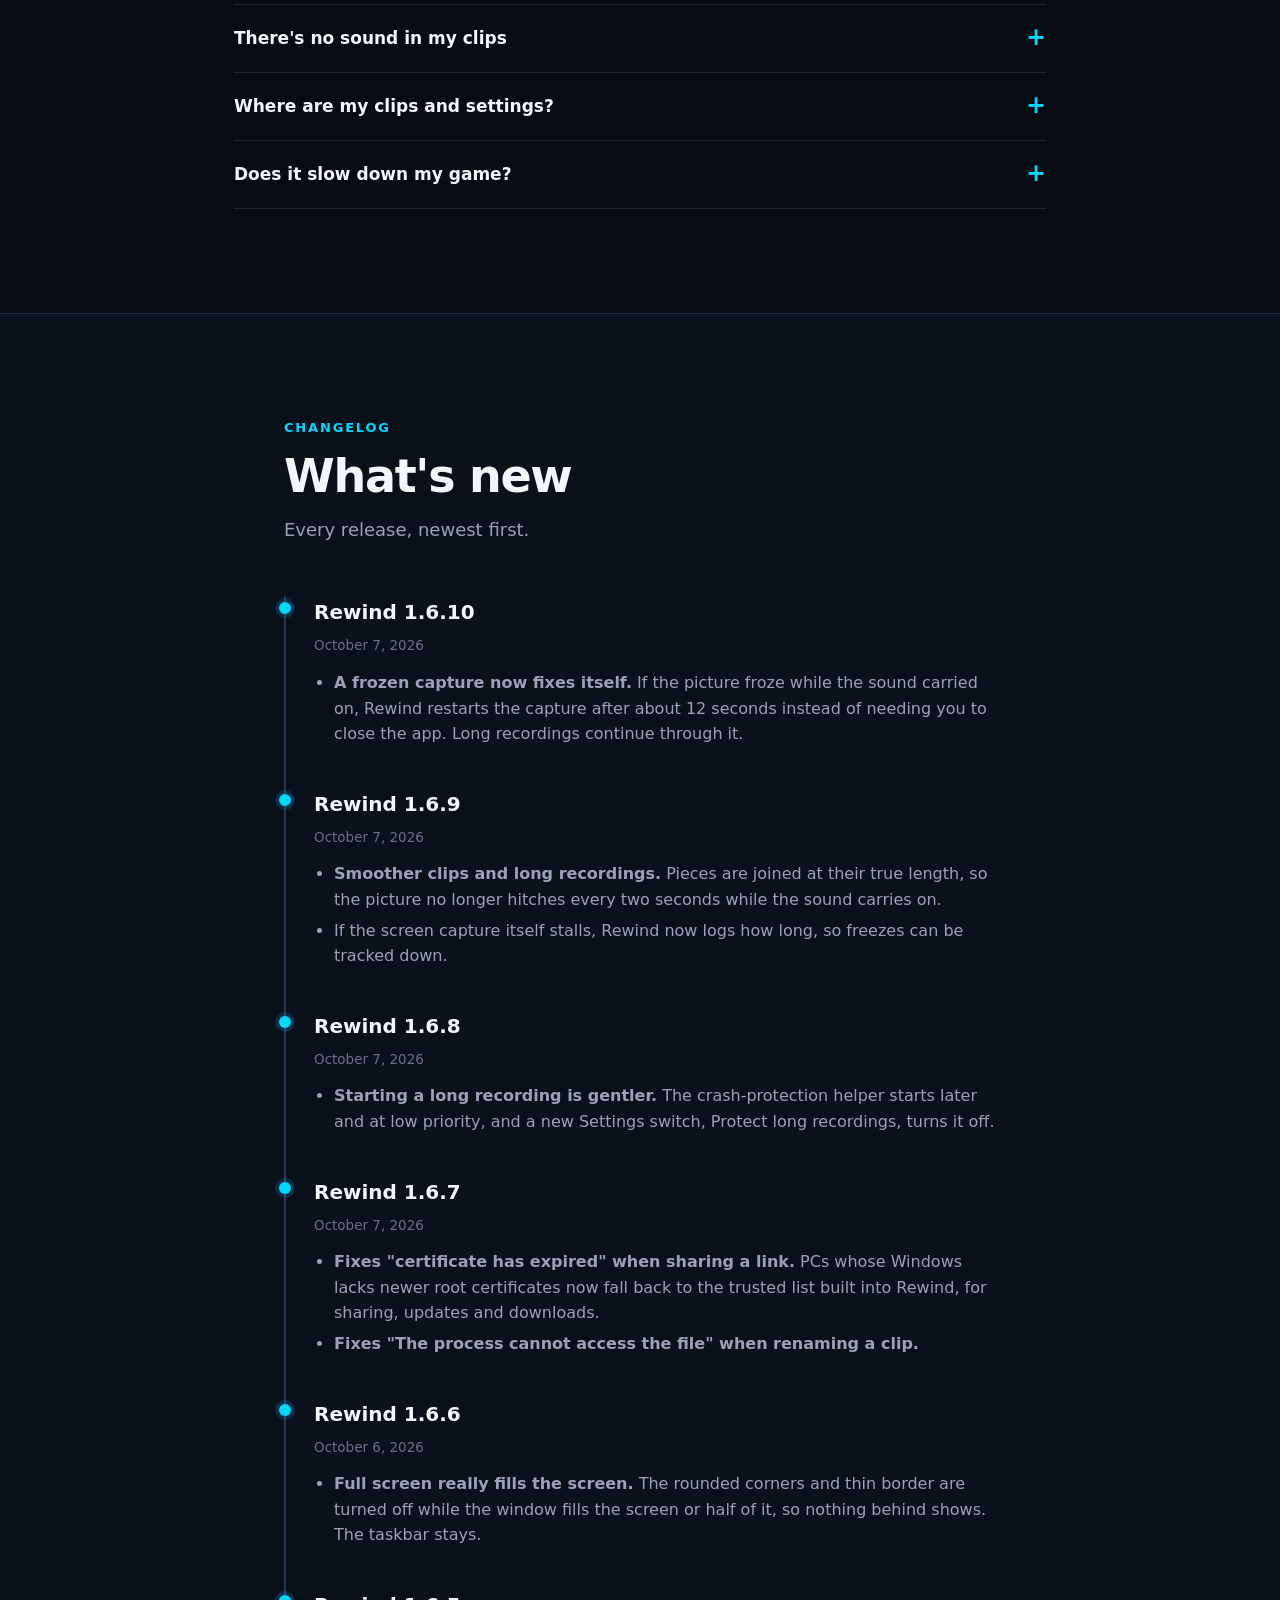
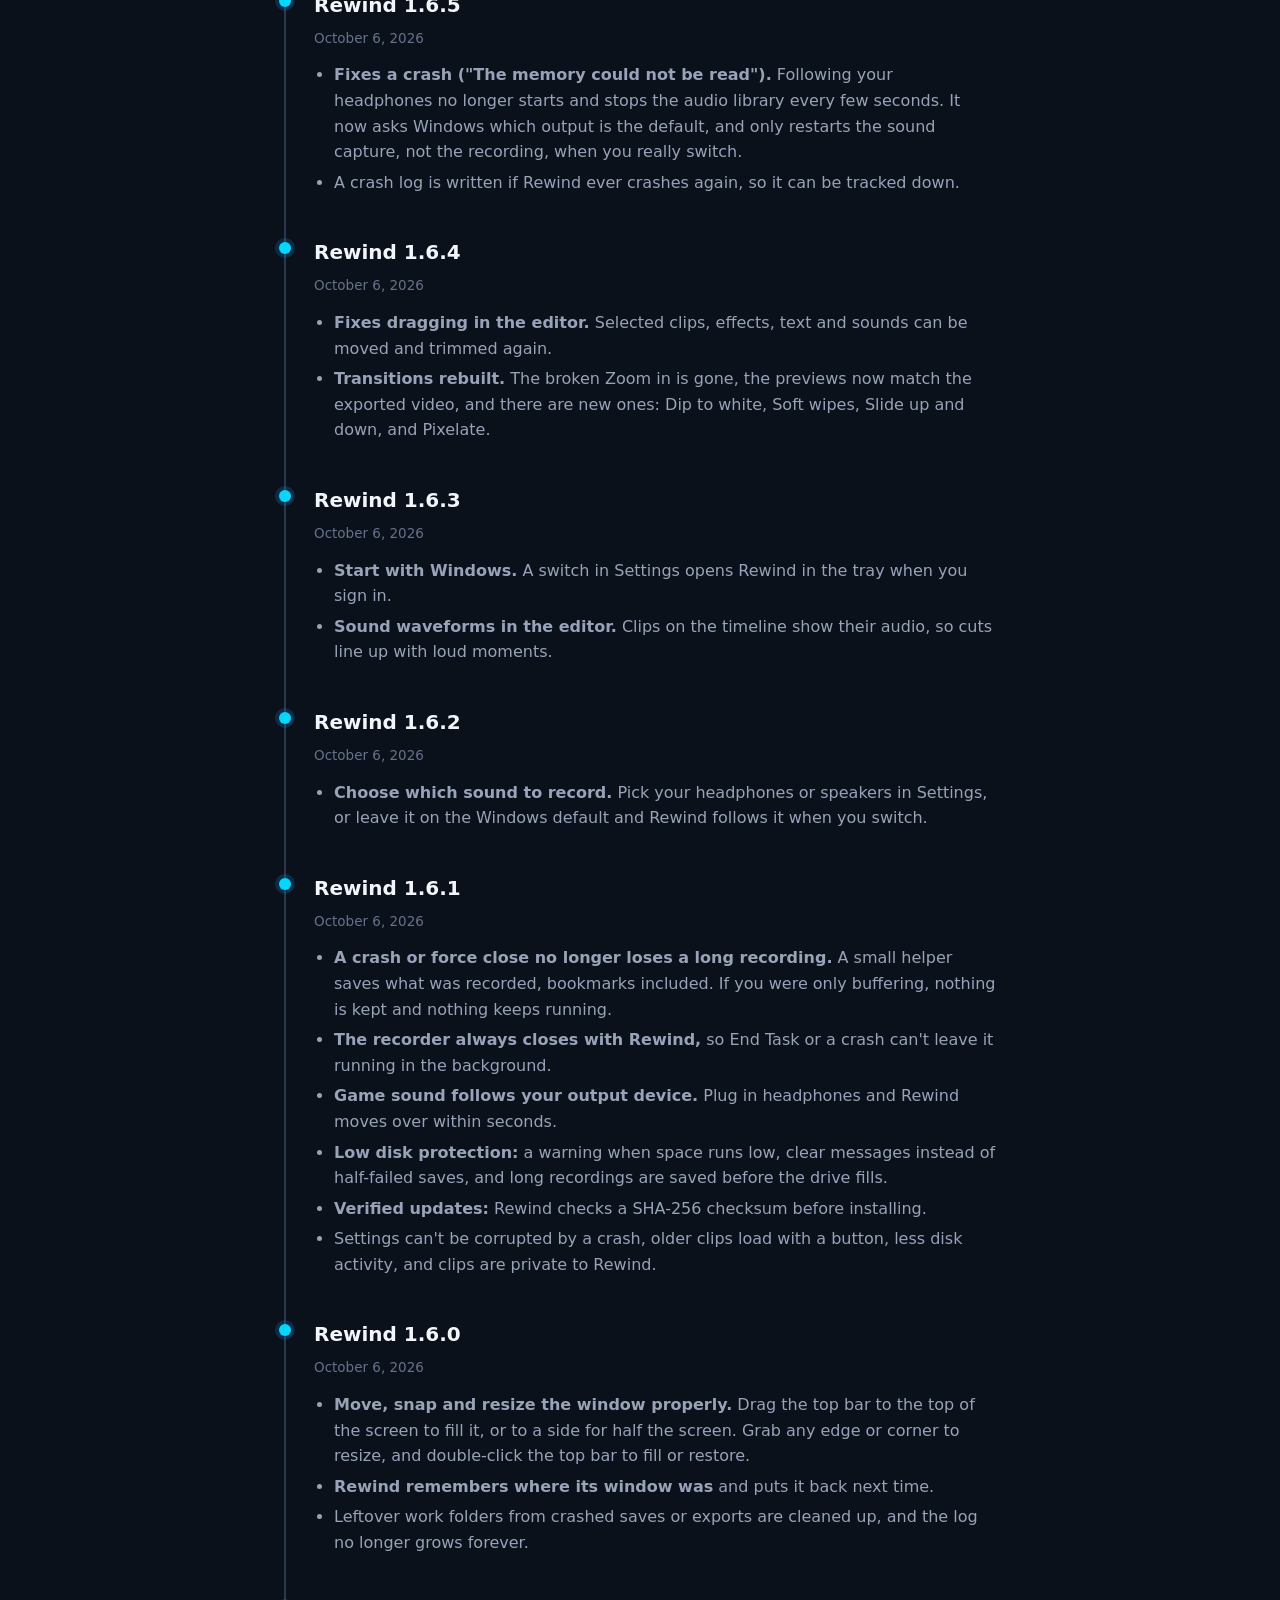
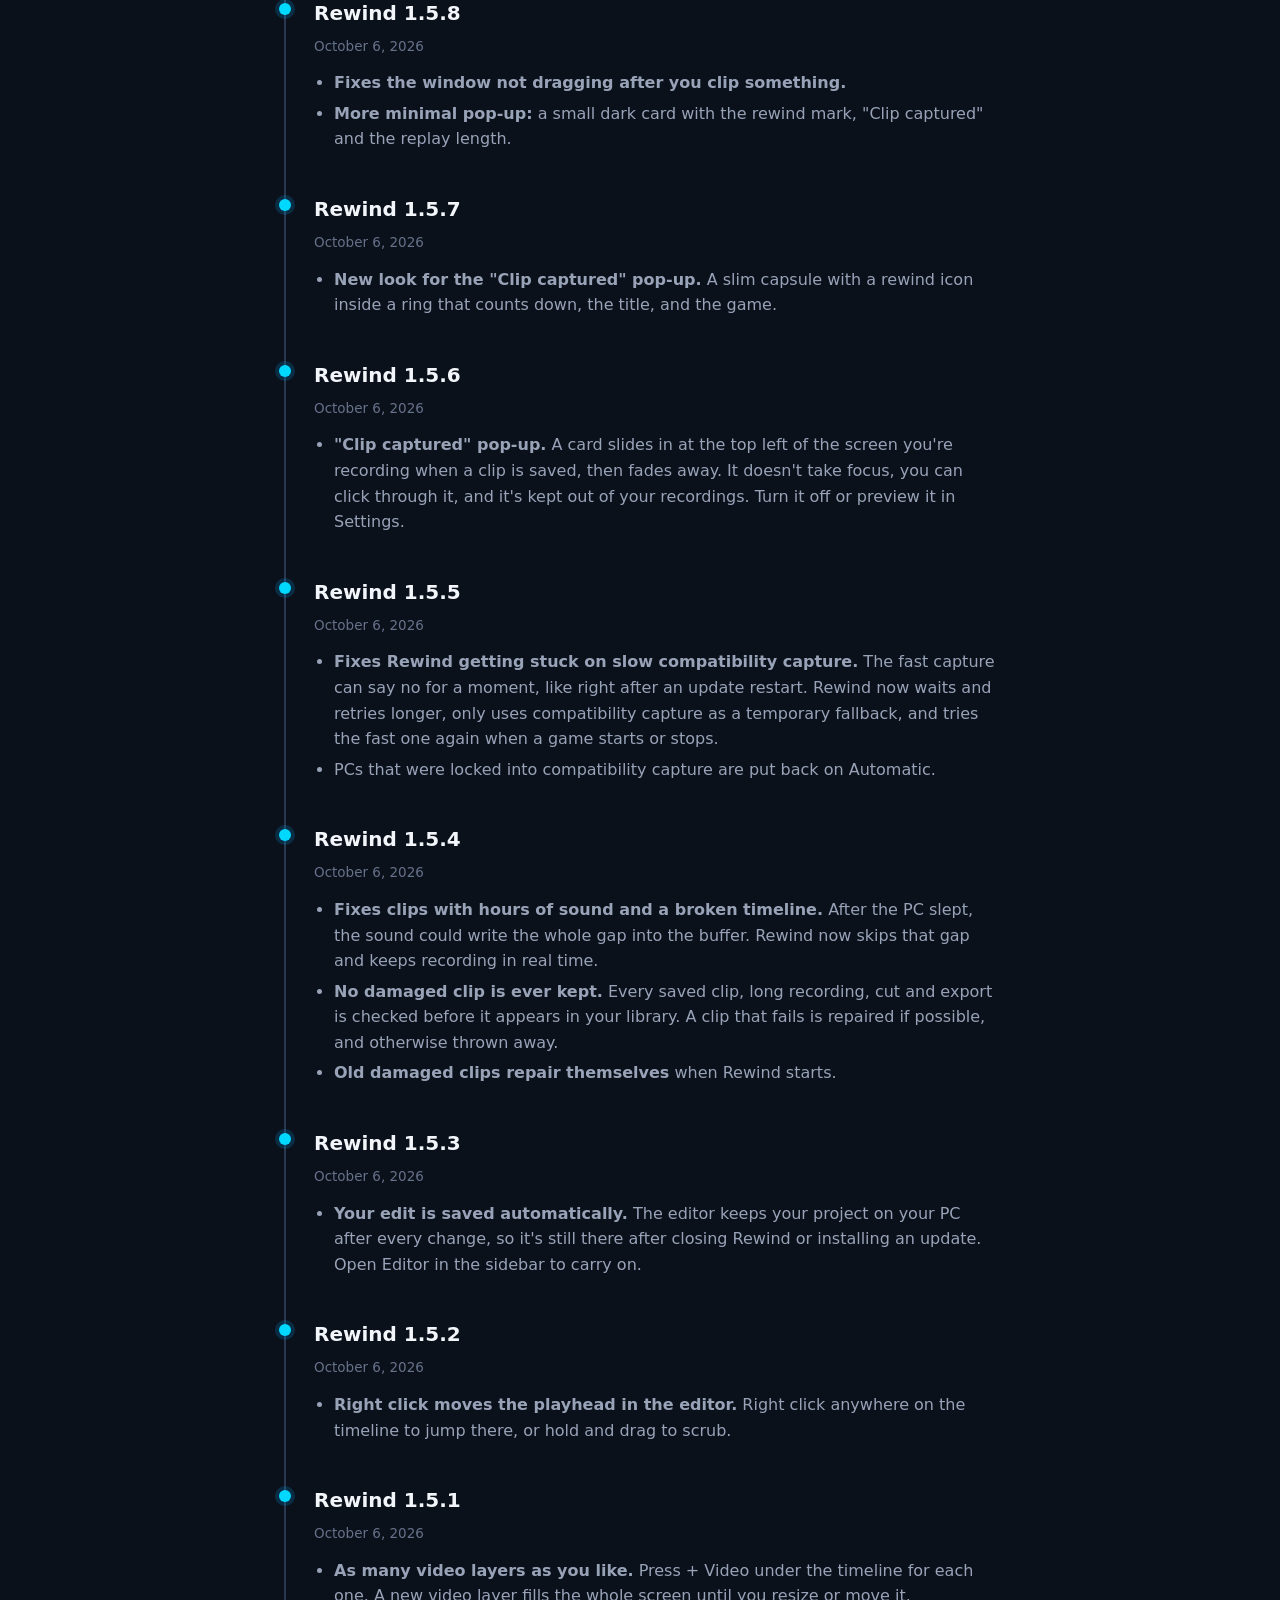
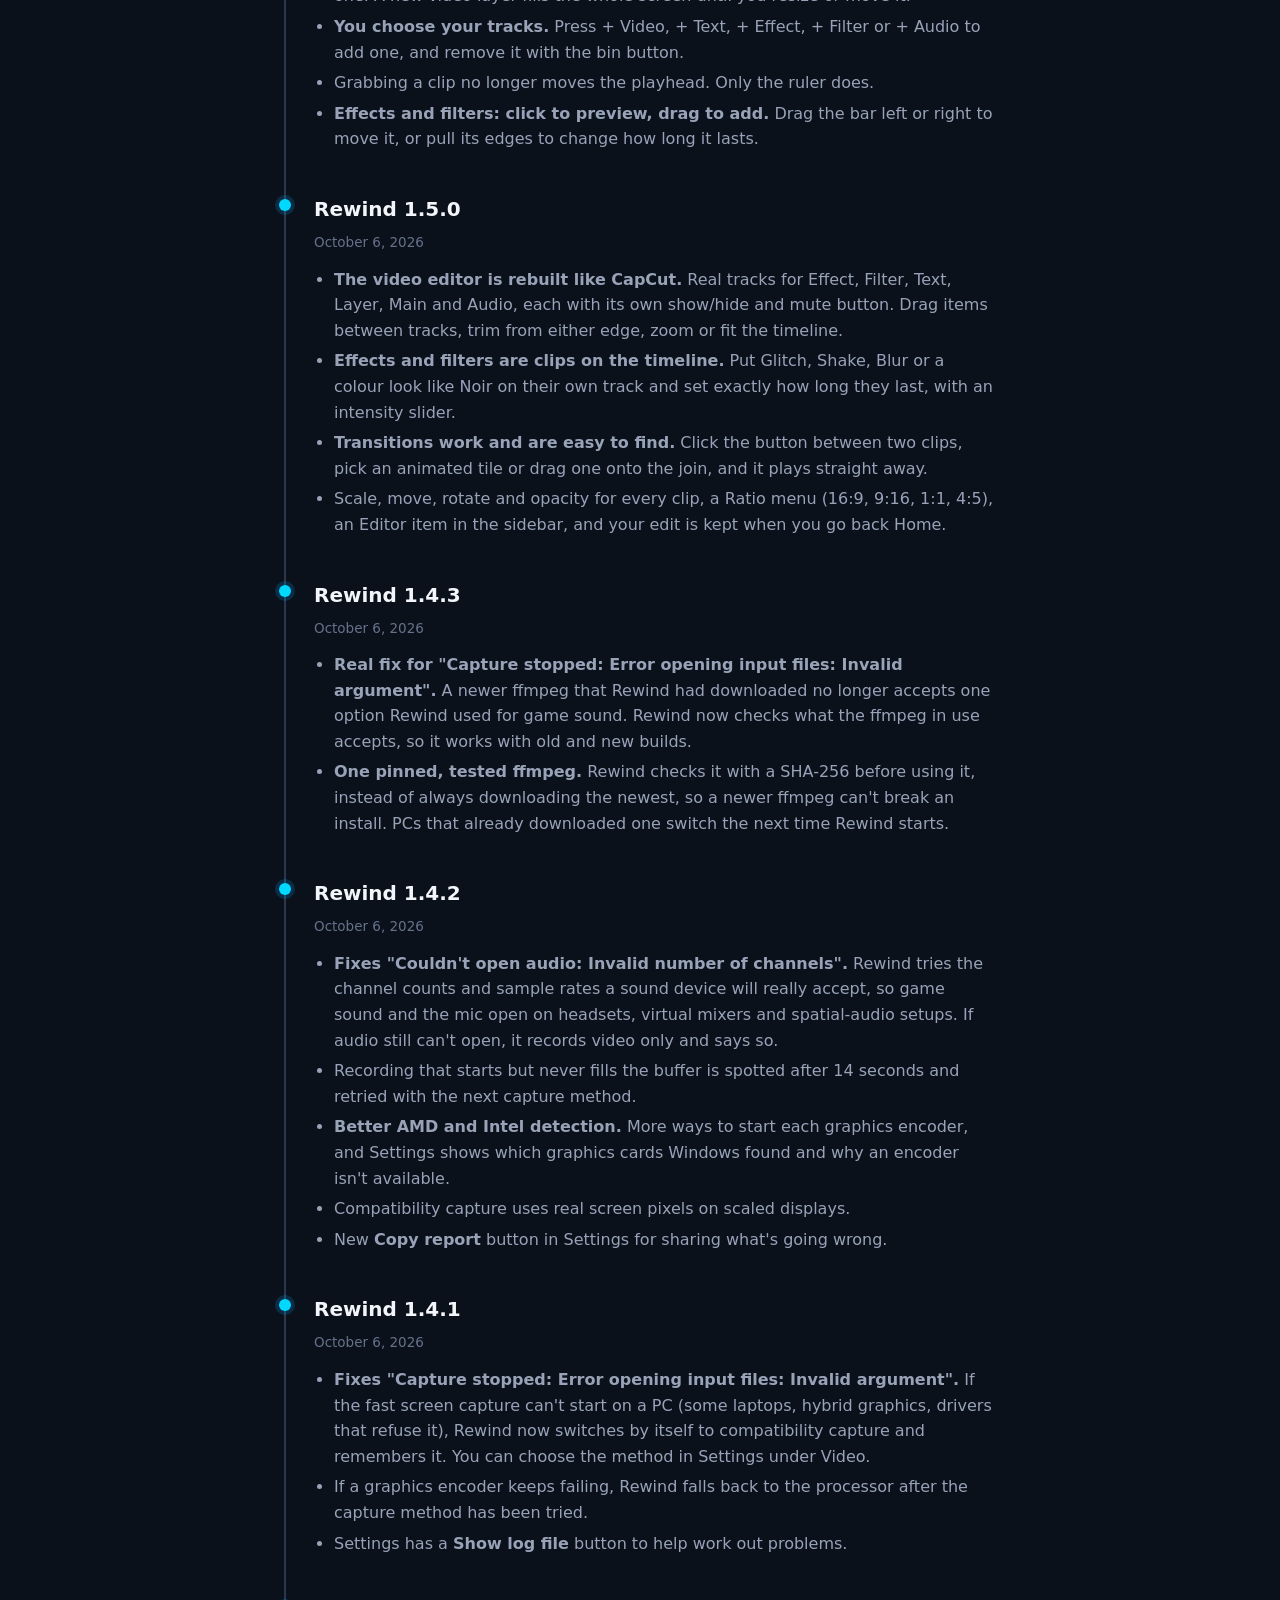
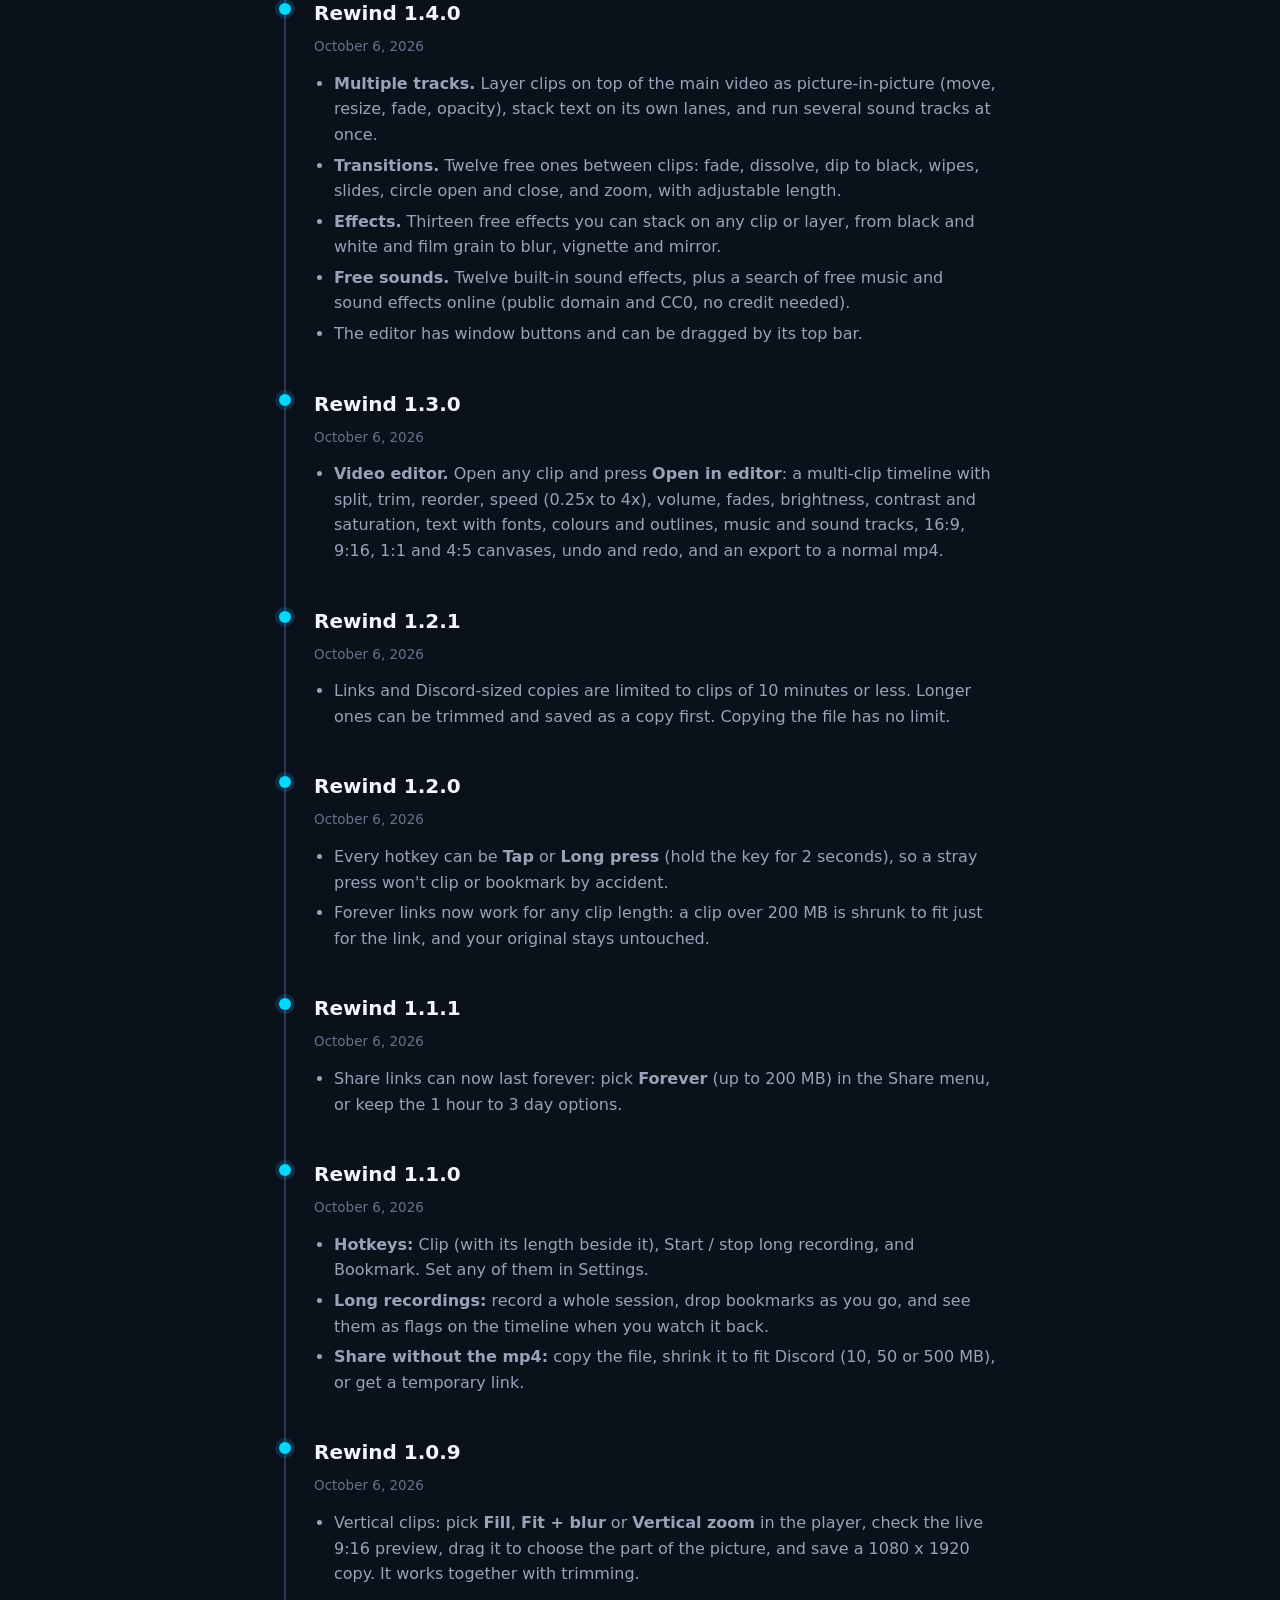
==== commit 430d84da: "Rewind v1.6.10" ====
--- a/docs/index.html
+++ b/docs/index.html
@@ -447,6 +447,12 @@
       <h2>What's new</h2>
       <p class="intro">Every release, newest first.</p>
       <div class="rel">
+        <h3>Rewind 1.6.10</h3><time>October 7, 2026</time>
+        <ul>
+          <li><b>A frozen capture now fixes itself.</b> If the picture froze while the sound carried on, Rewind restarts the capture after about 12 seconds instead of needing you to close the app. Long recordings continue through it.</li>
+        </ul>
+      </div>
+      <div class="rel">
         <h3>Rewind 1.6.9</h3><time>October 7, 2026</time>
         <ul>
           <li><b>Smoother clips and long recordings.</b> Pieces are joined at their true length, so the picture no longer hitches every two seconds while the sound carries on.</li>
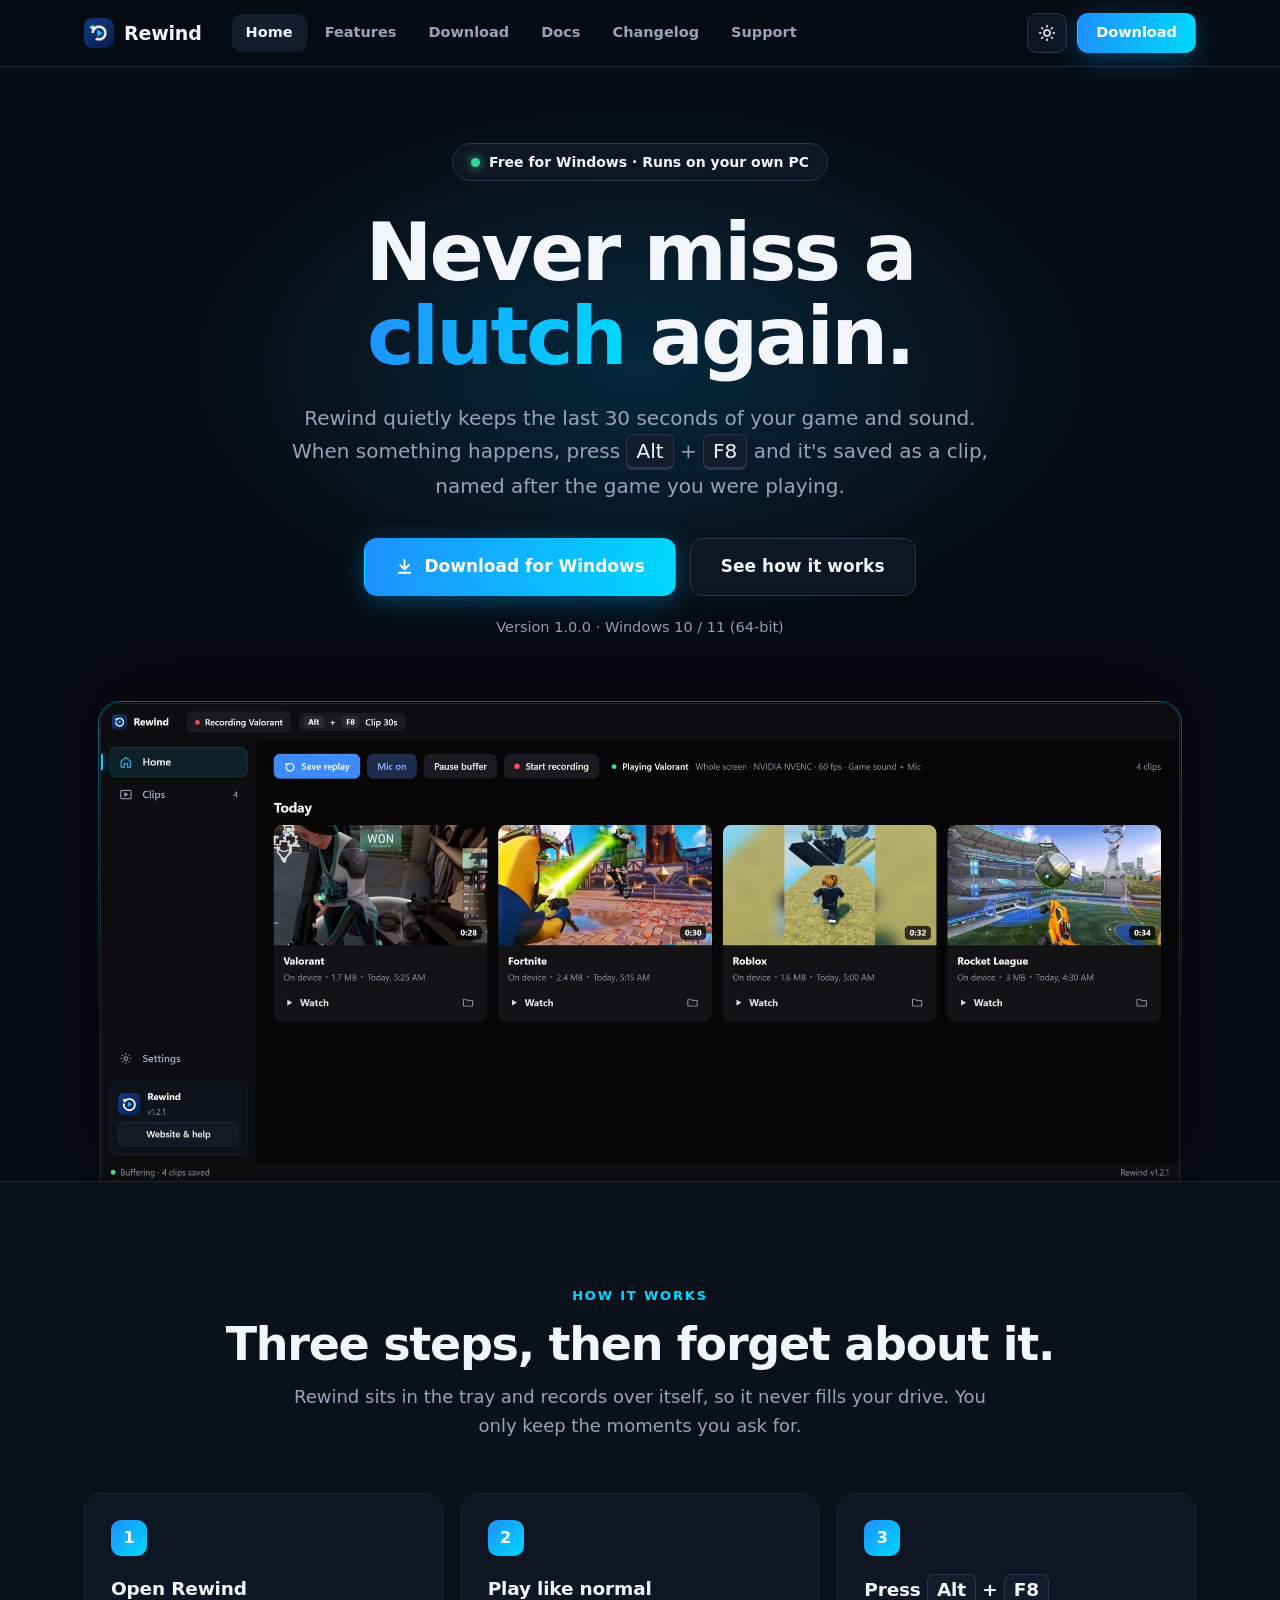
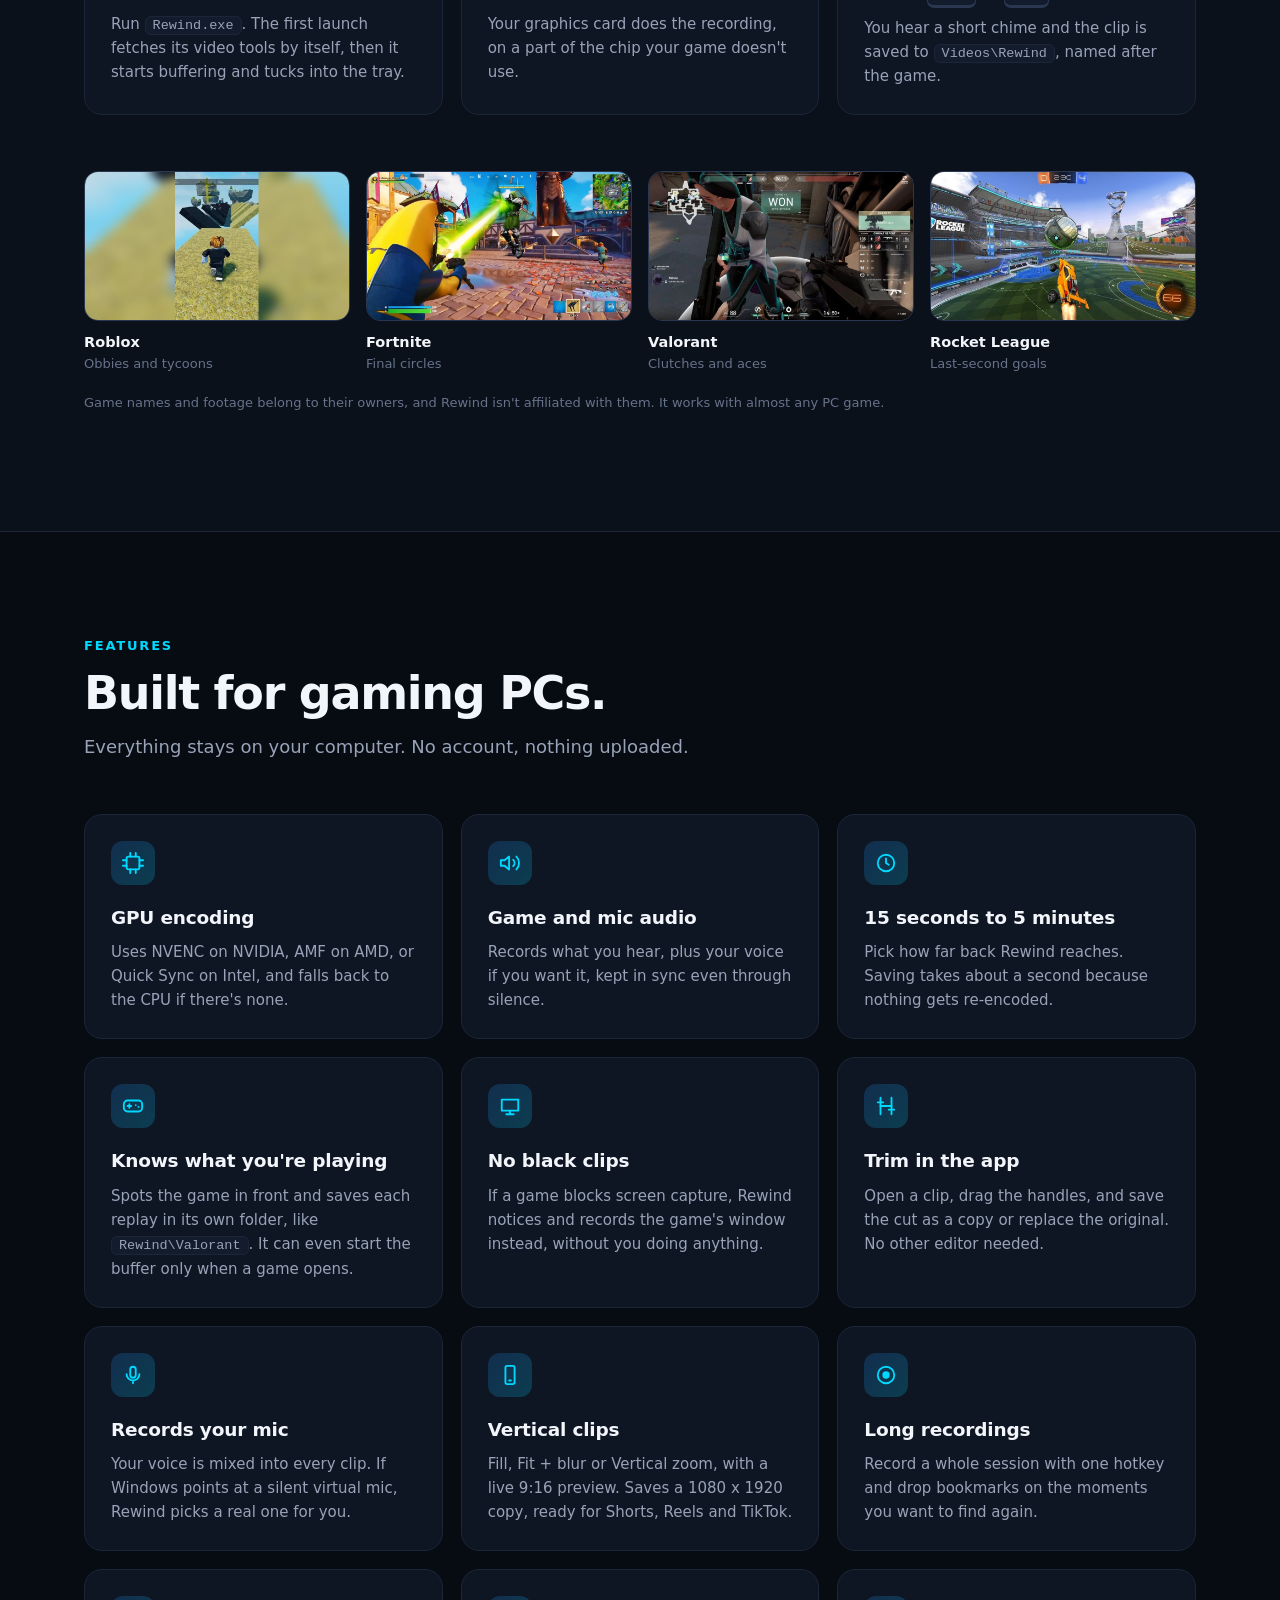
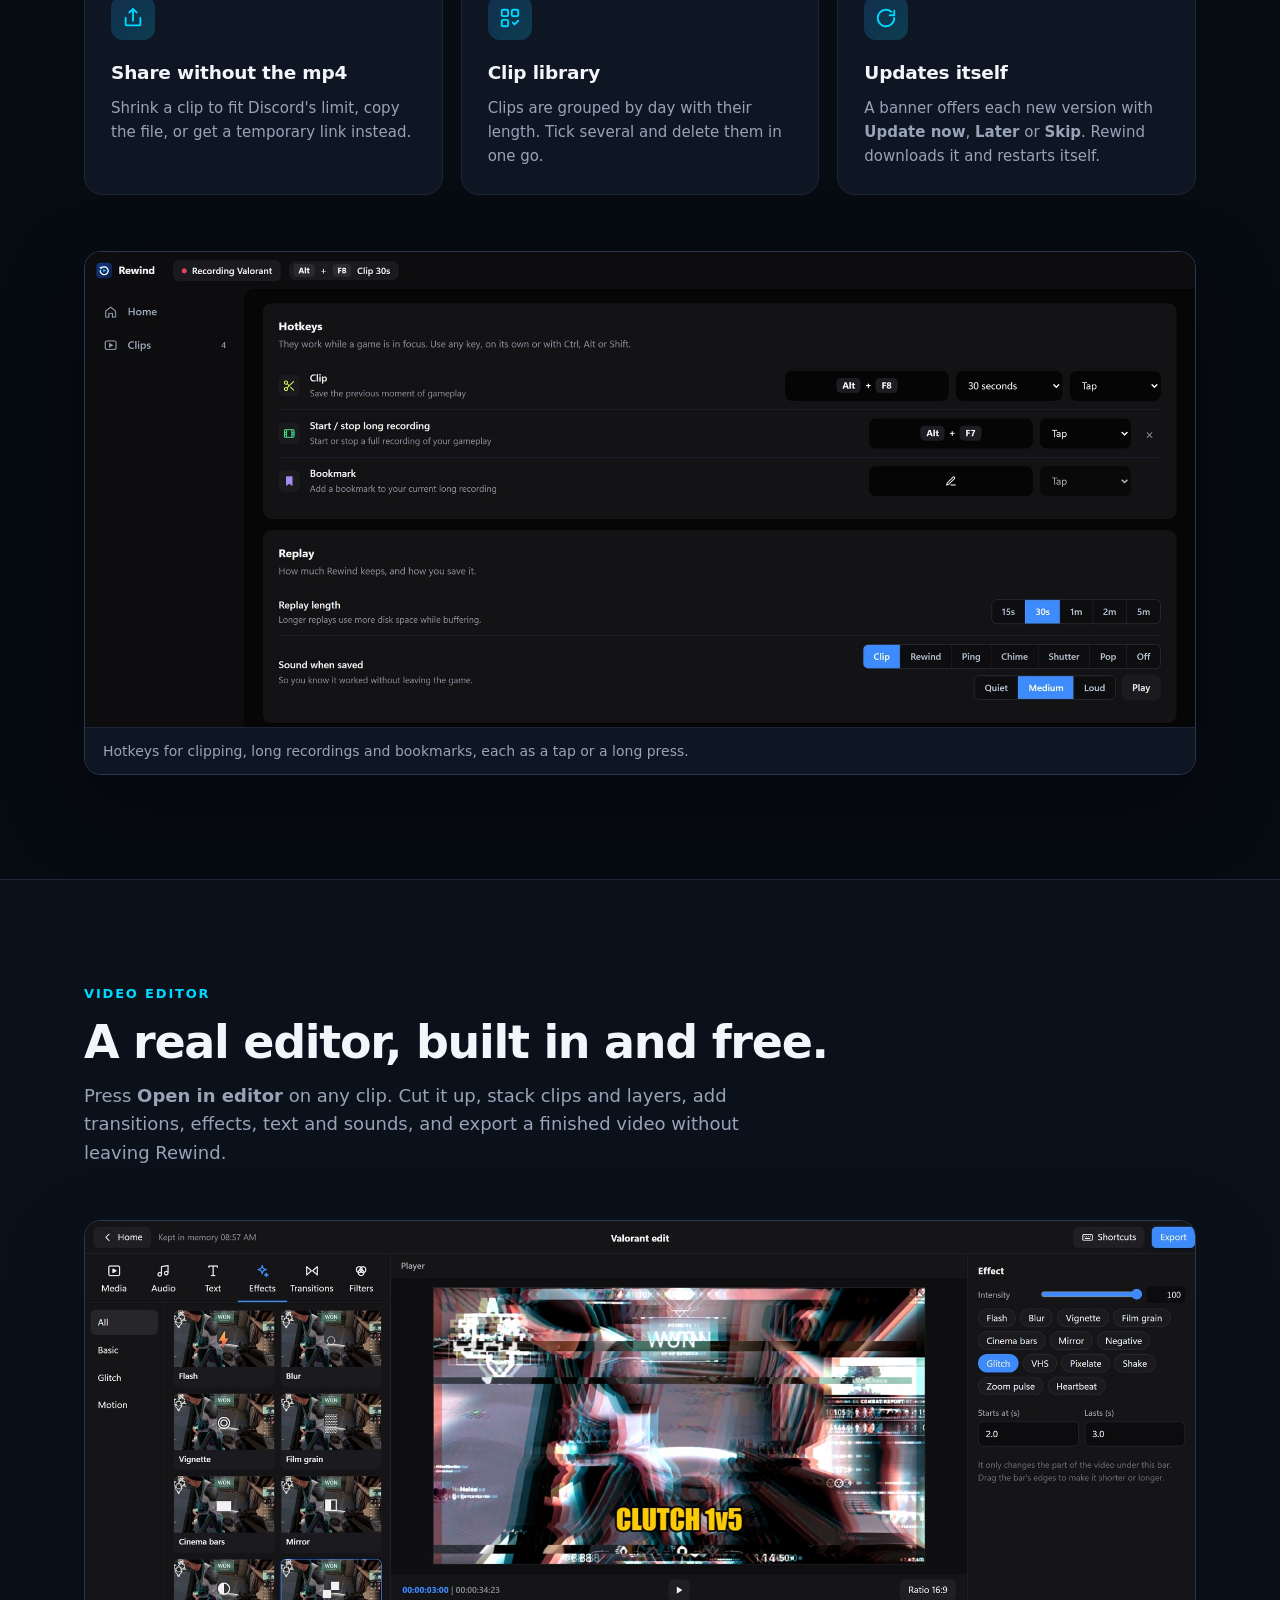
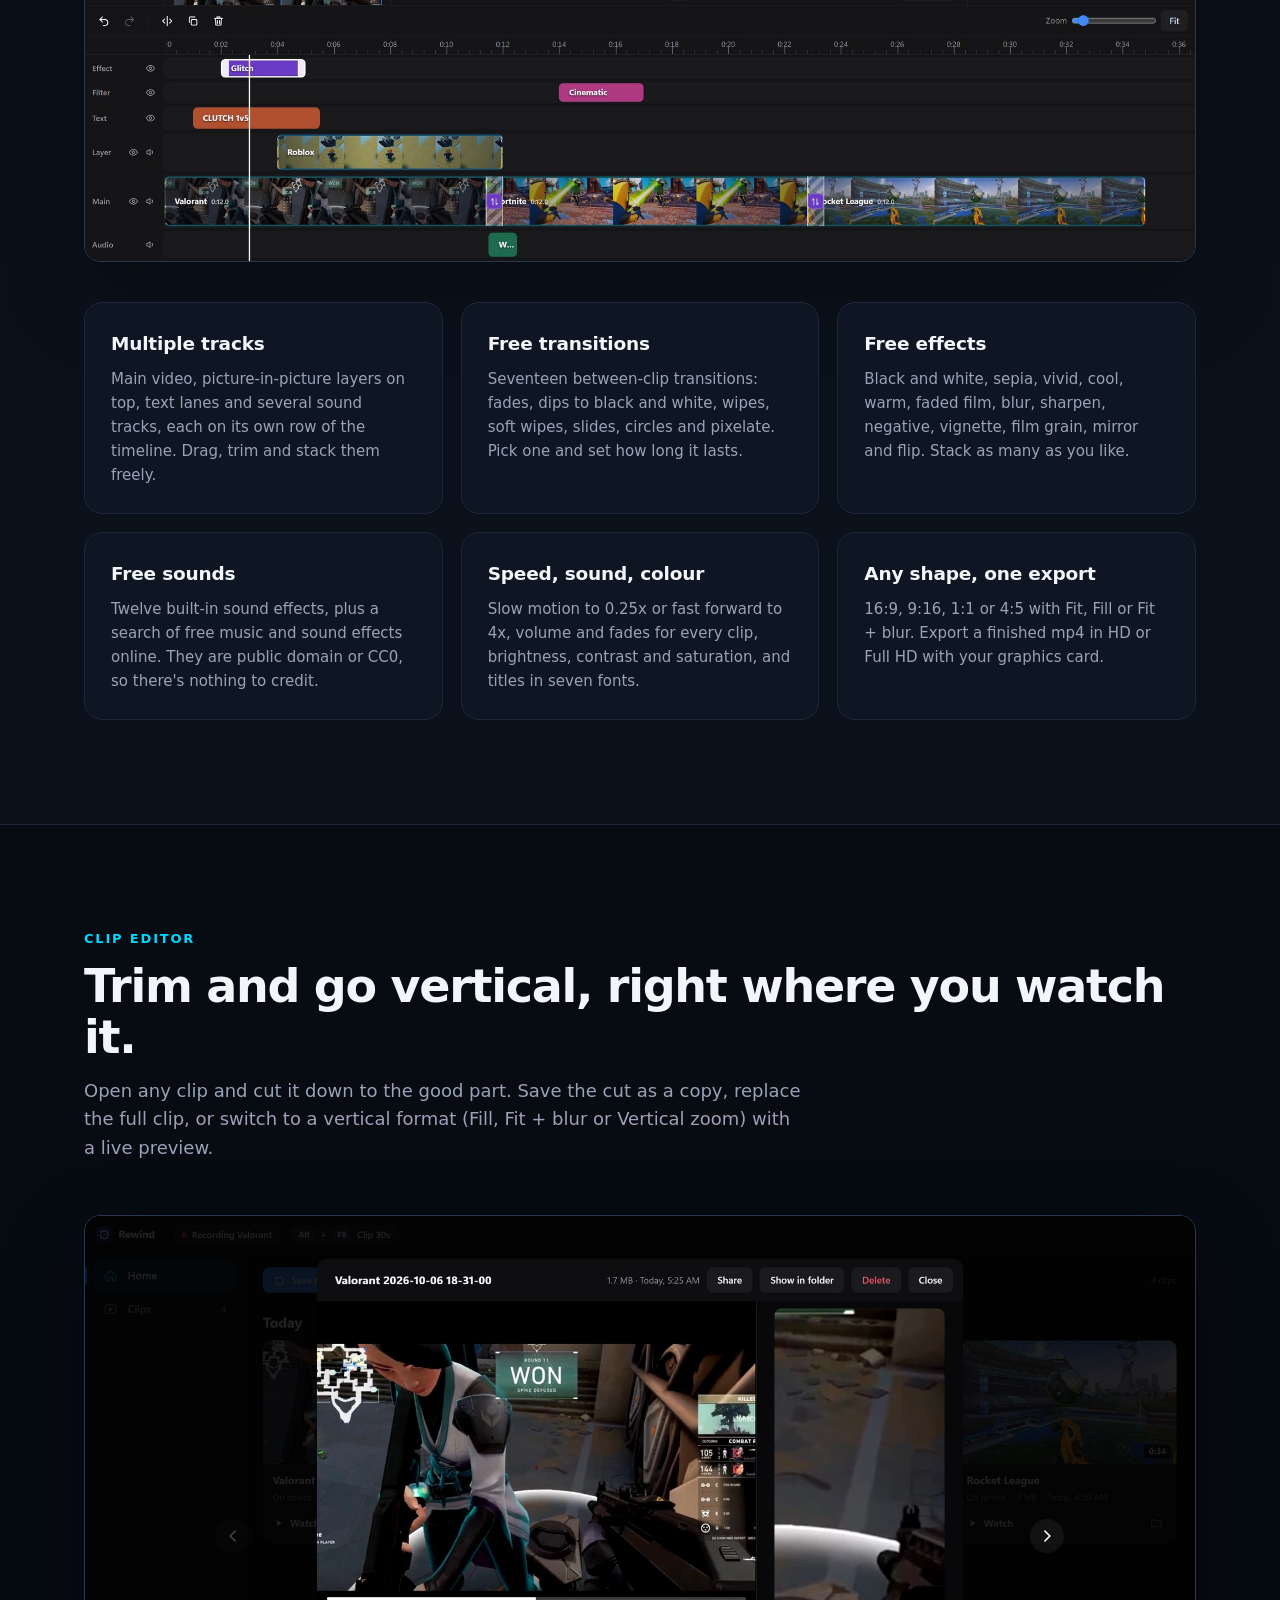
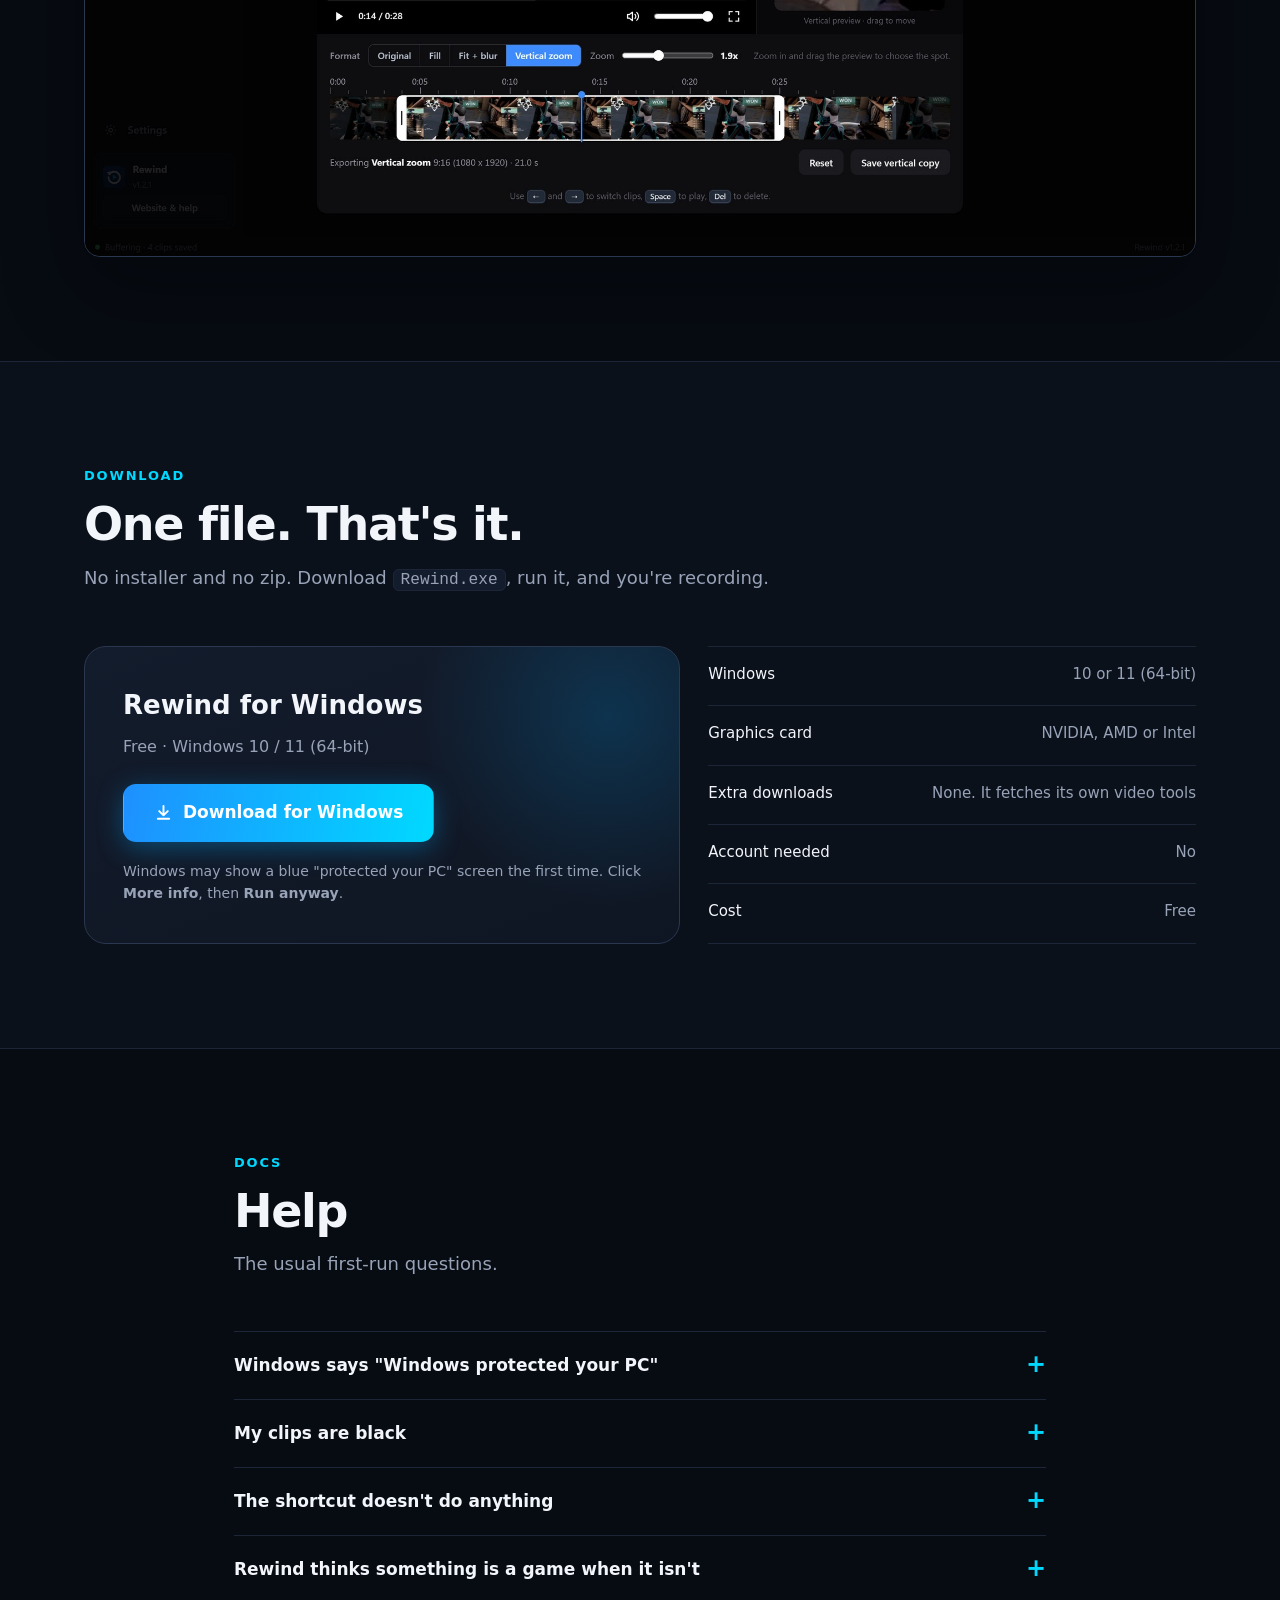
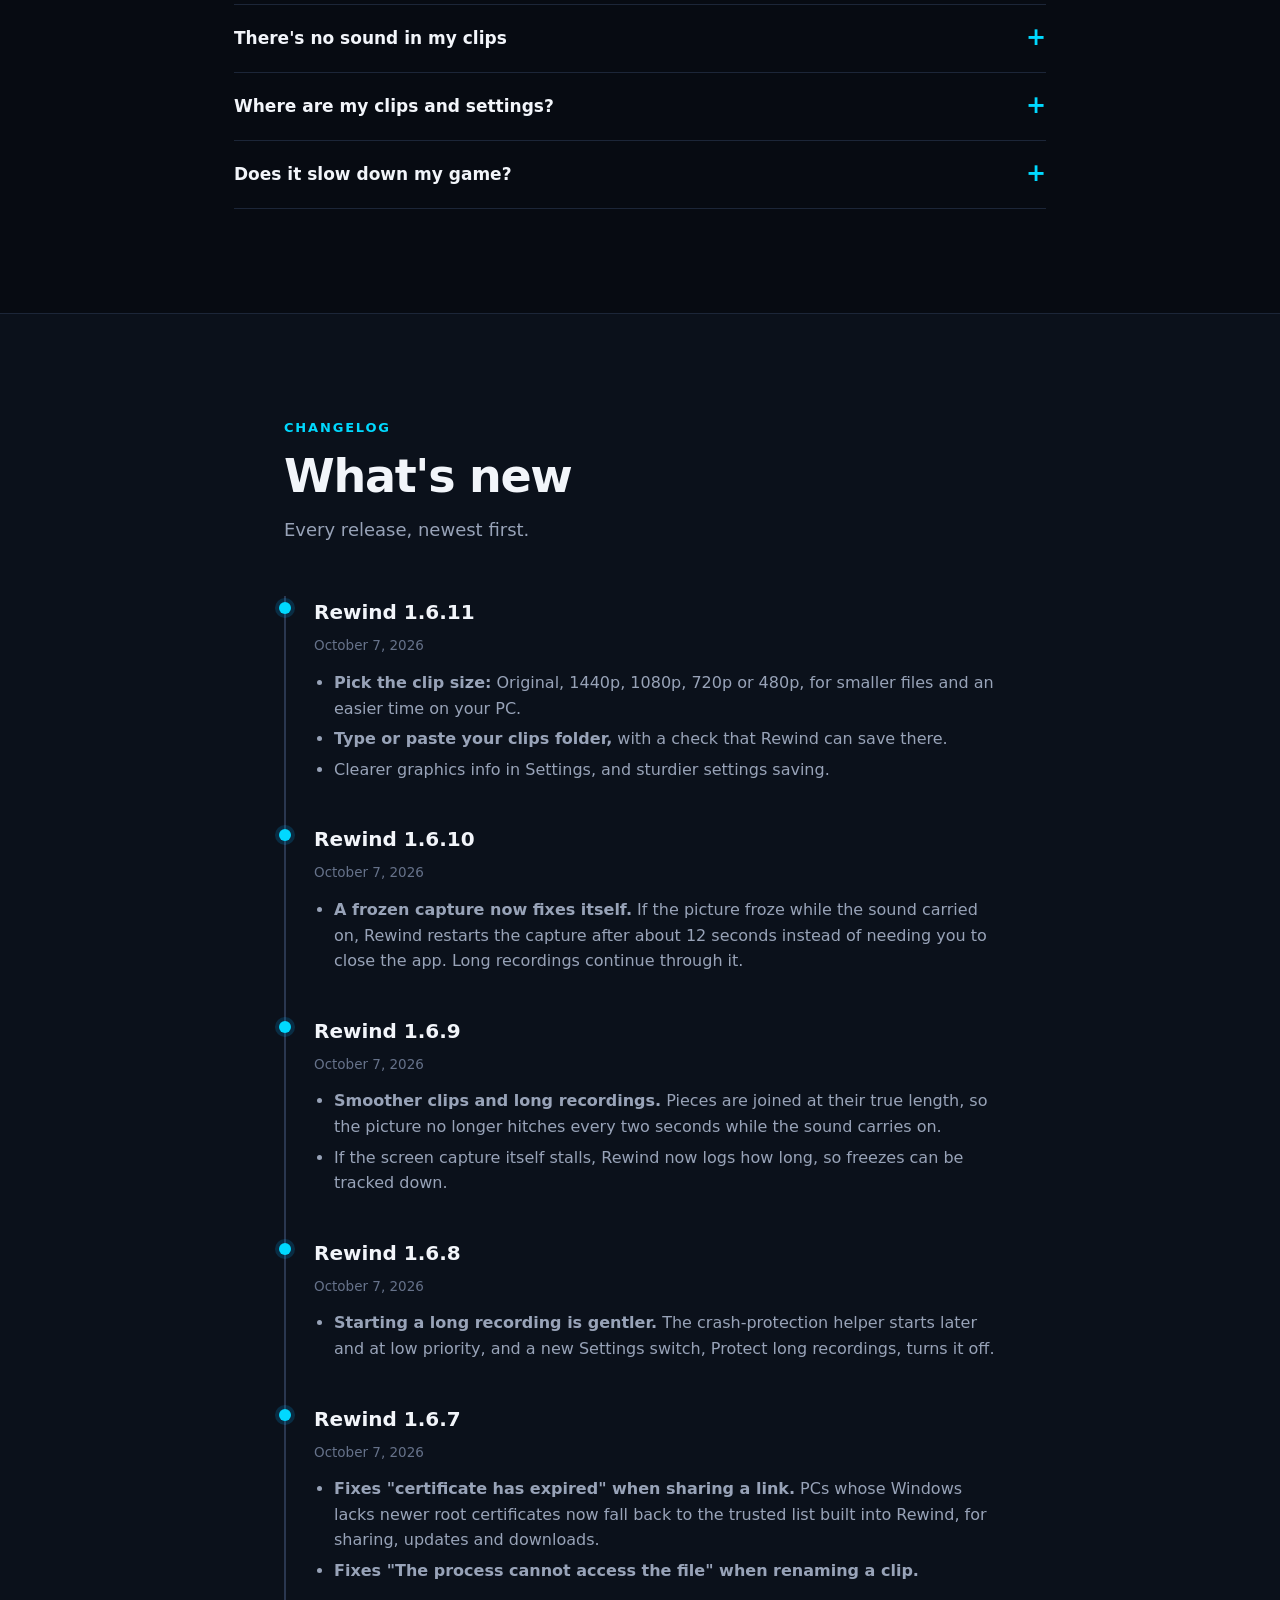
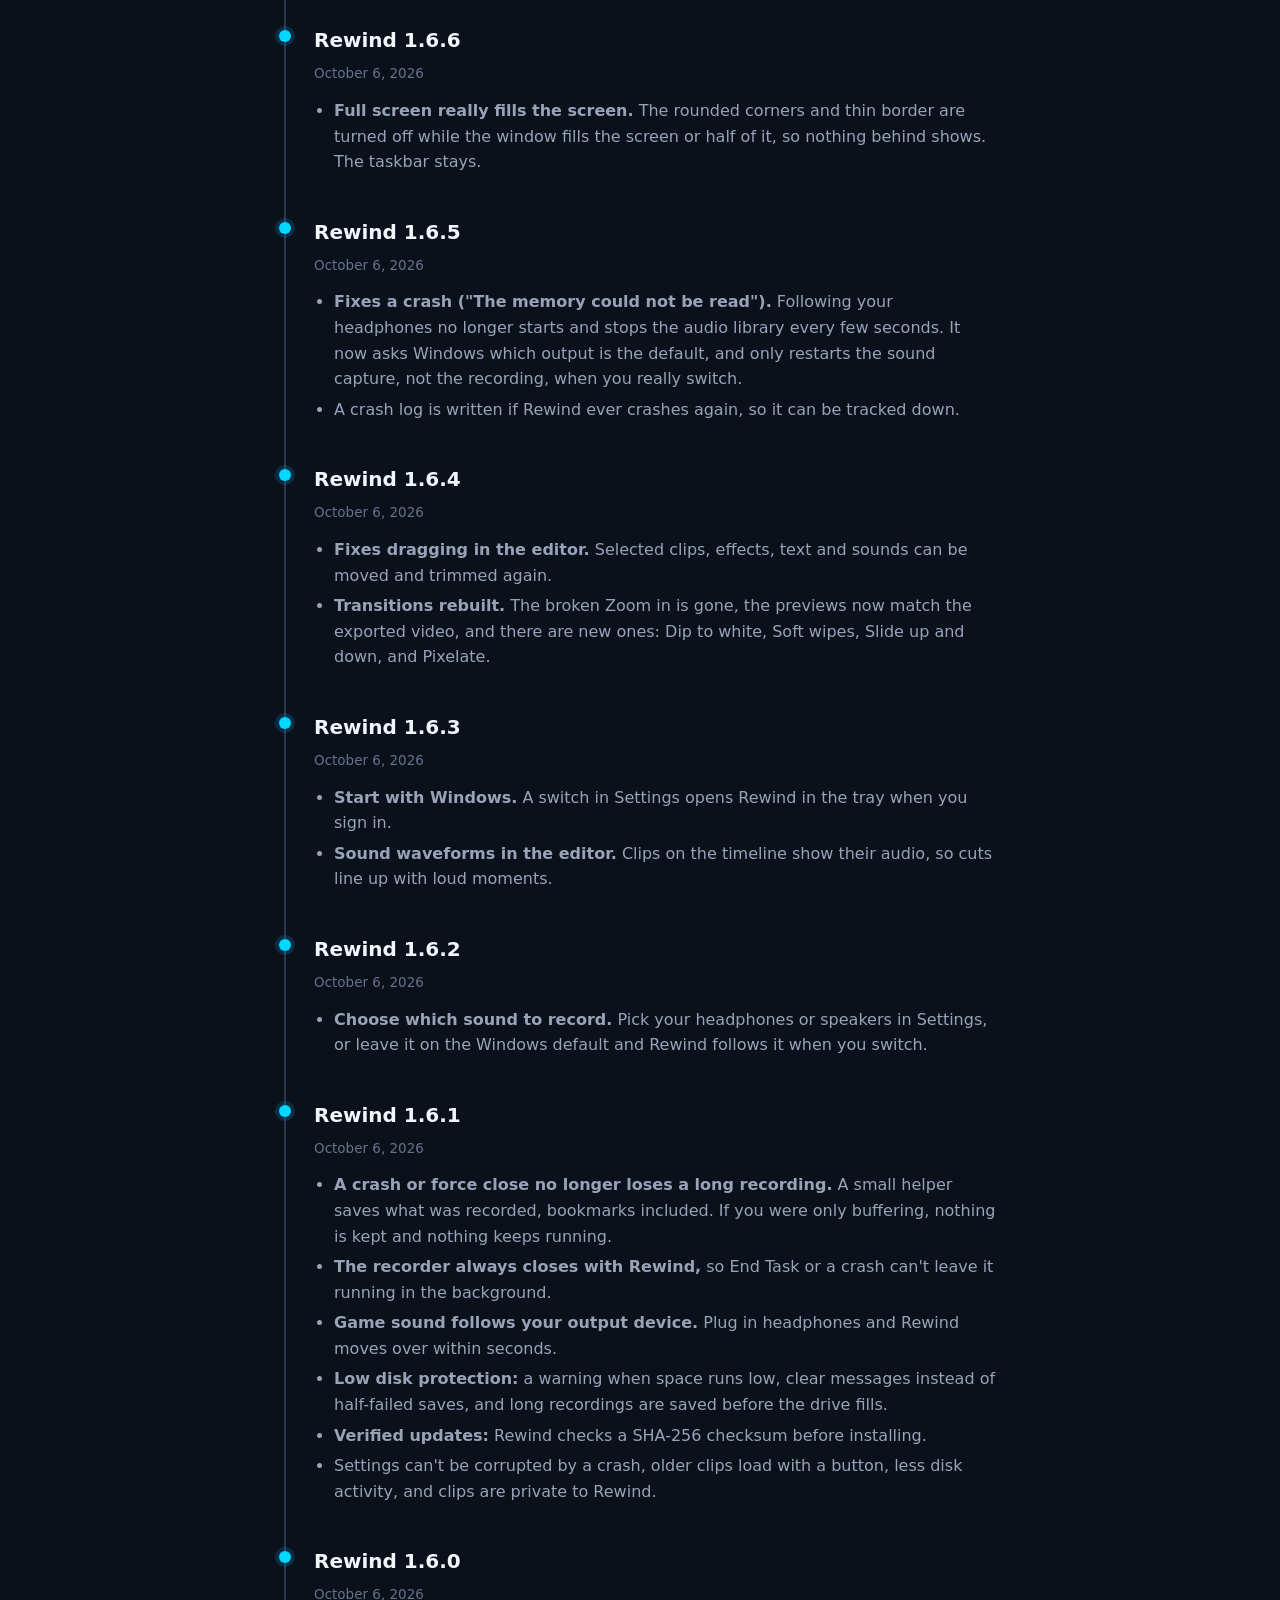
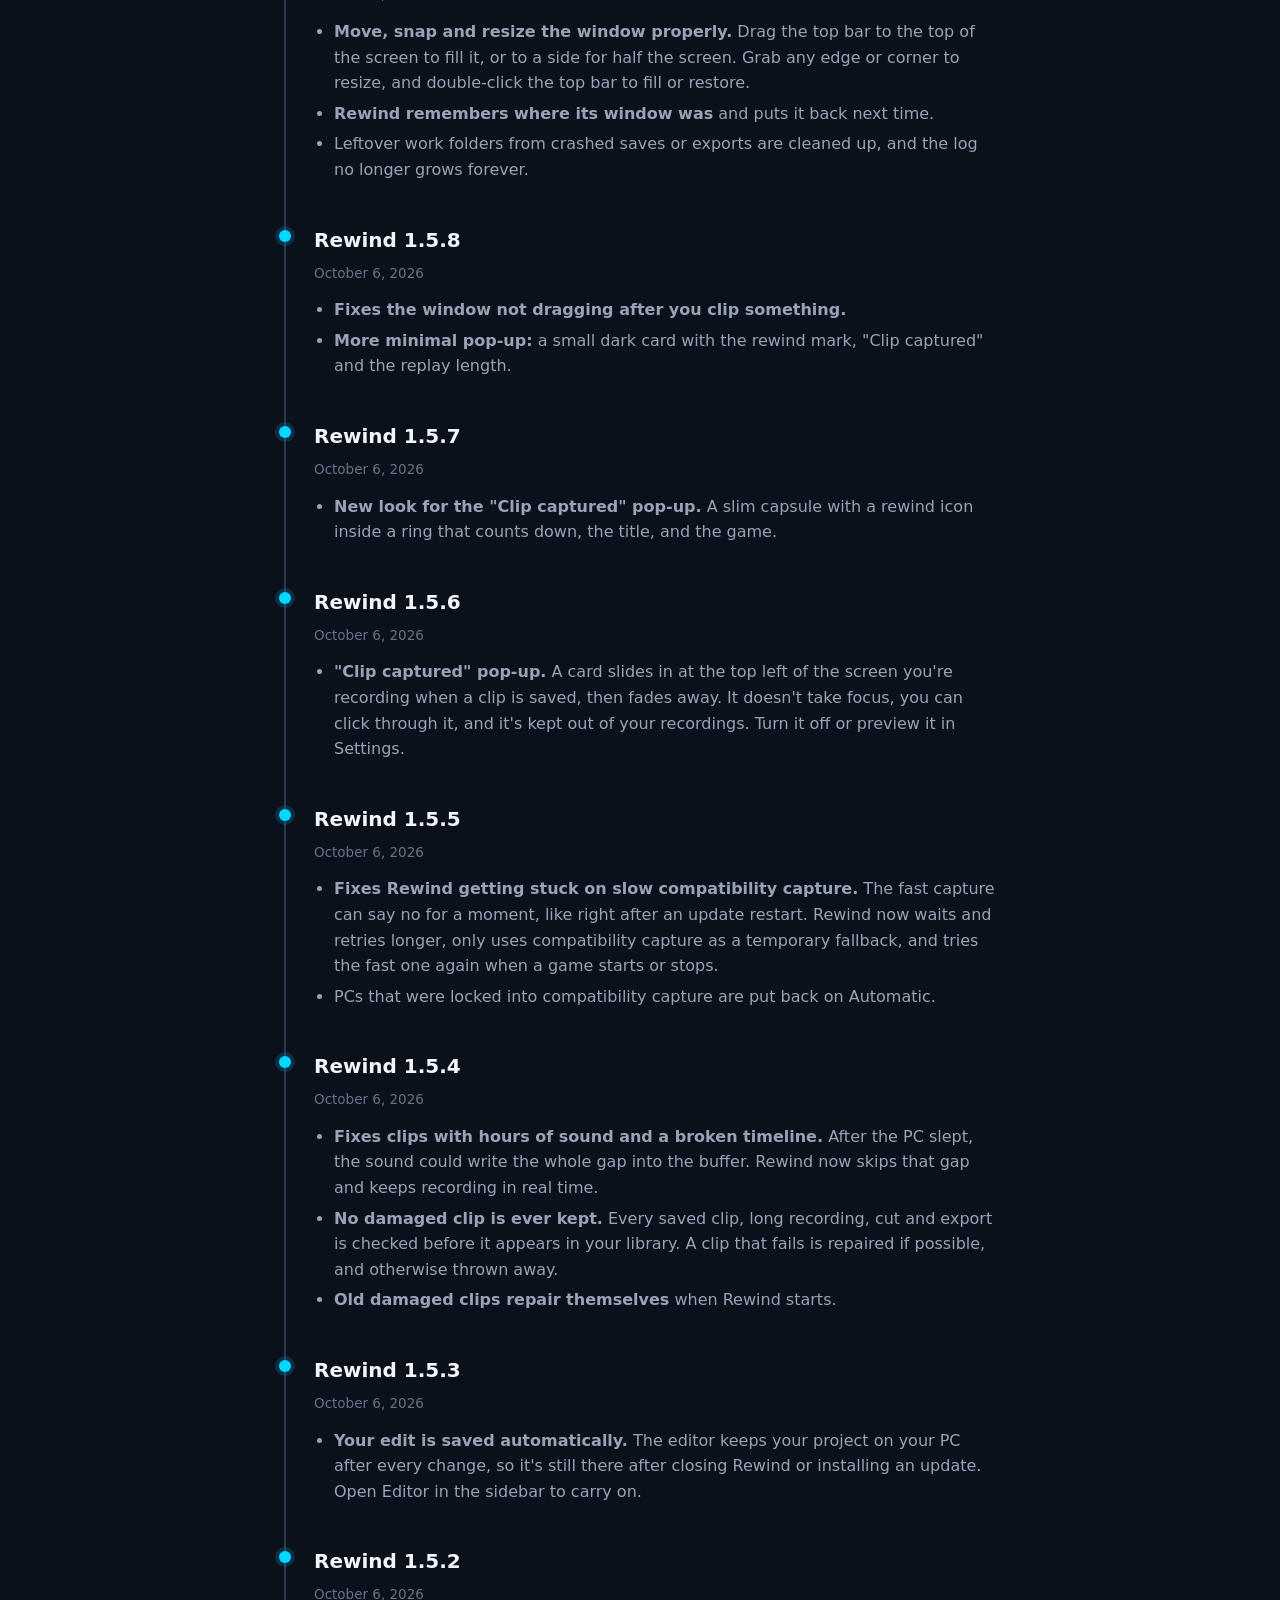
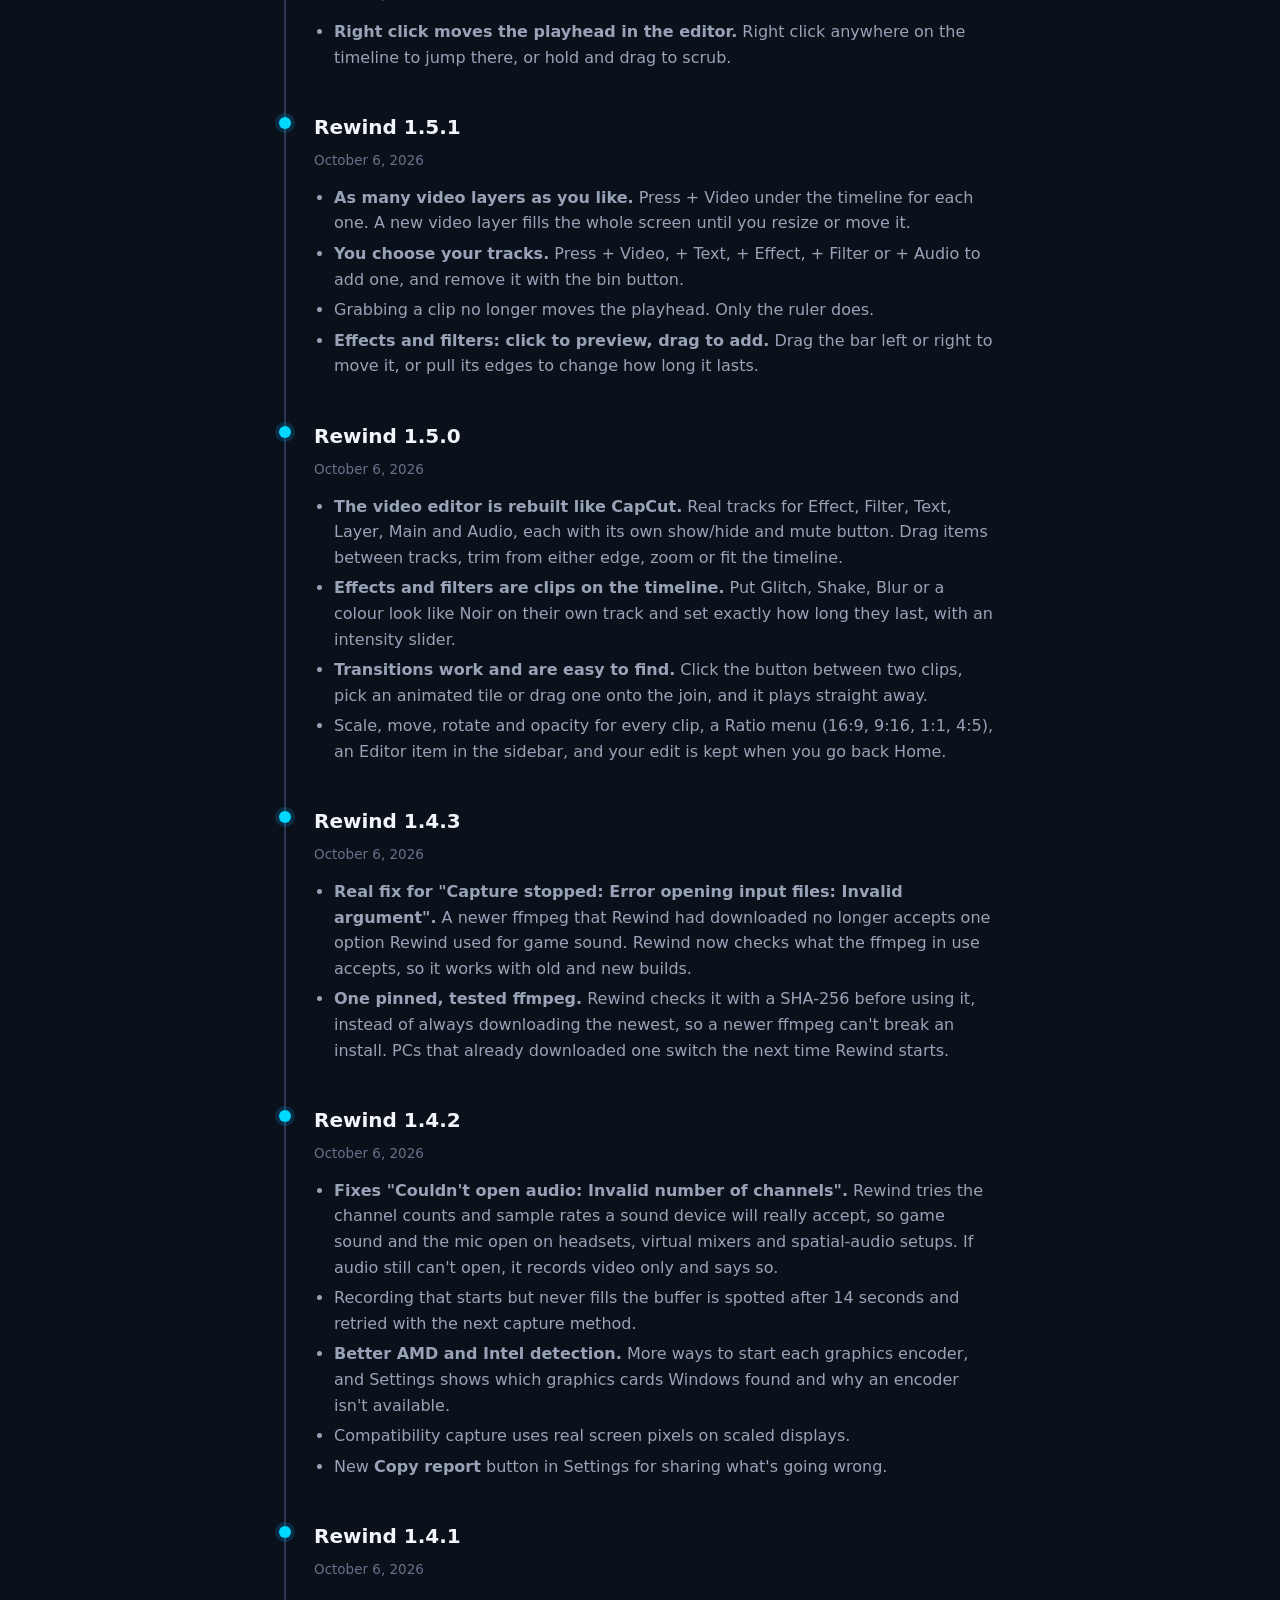
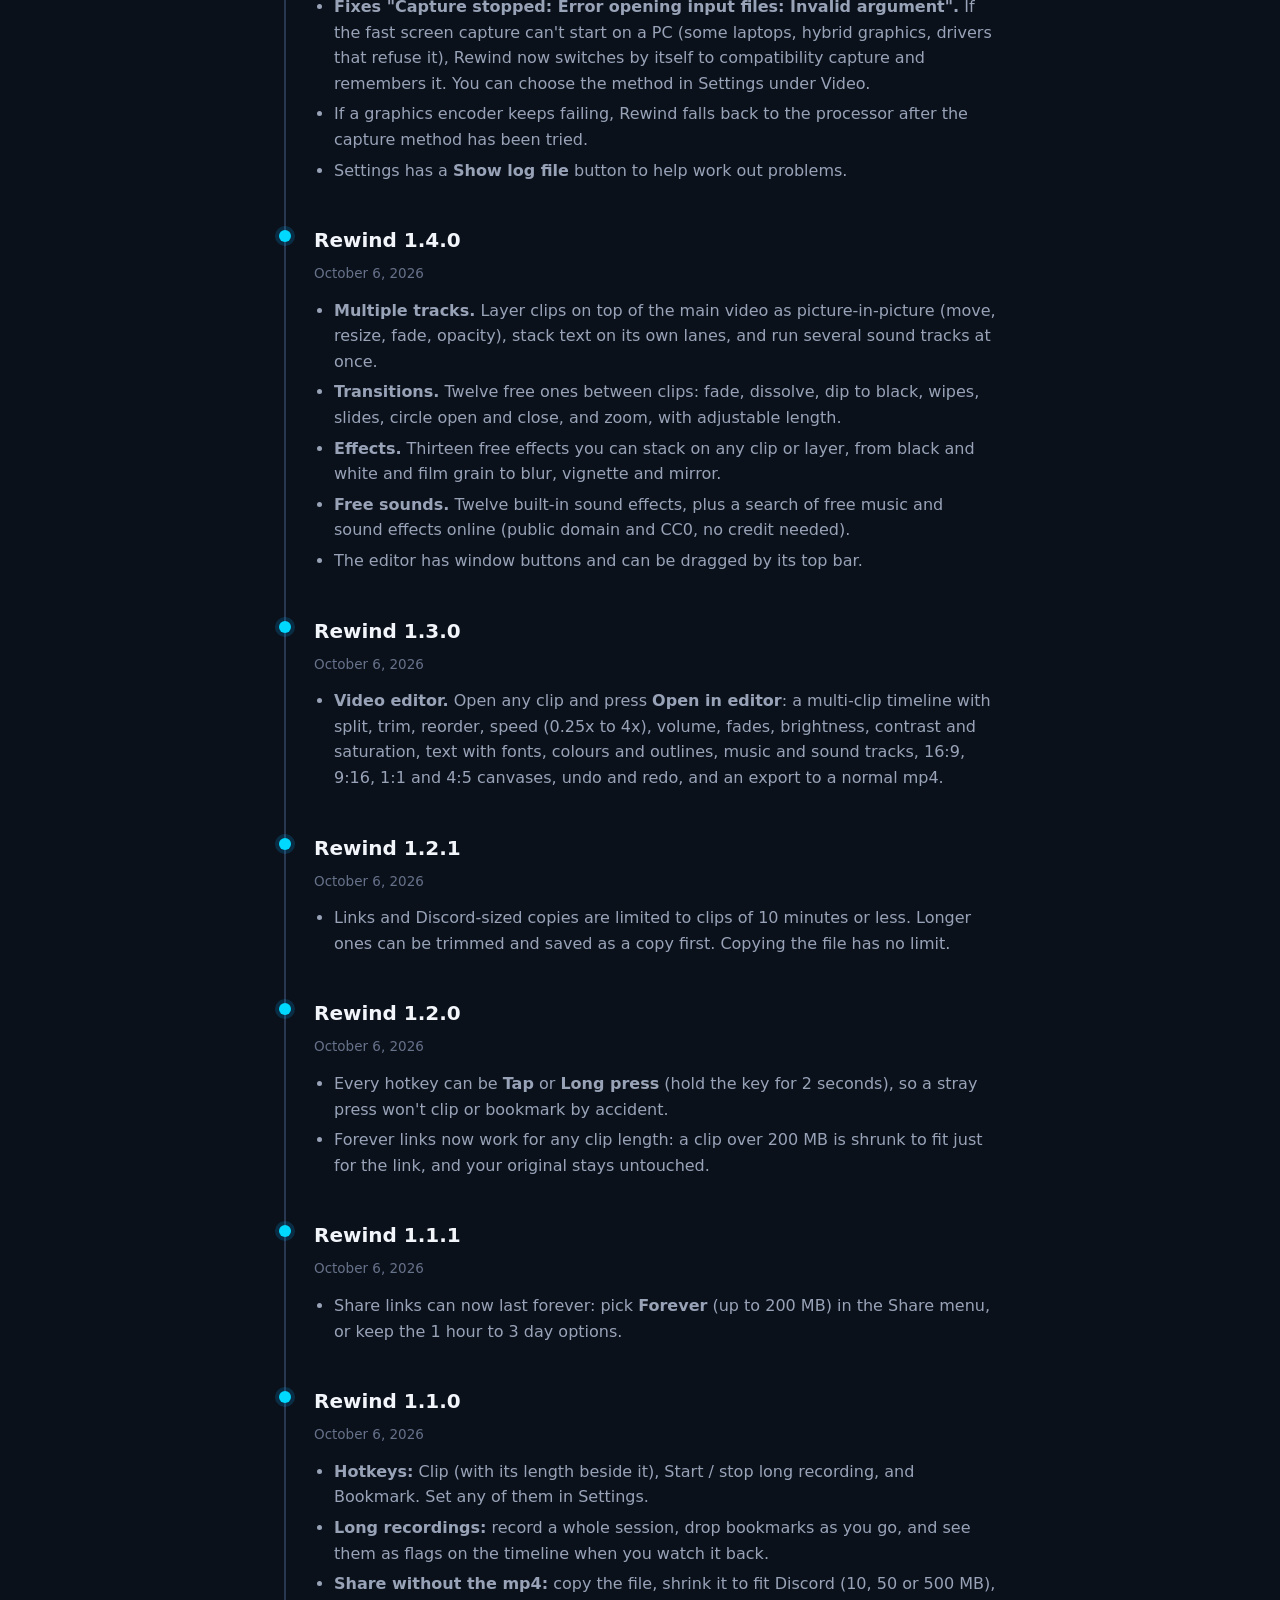
==== commit b9ecb23b: "Rewind v1.6.11" ====
--- a/docs/index.html
+++ b/docs/index.html
@@ -447,6 +447,14 @@
       <h2>What's new</h2>
       <p class="intro">Every release, newest first.</p>
       <div class="rel">
+        <h3>Rewind 1.6.11</h3><time>October 7, 2026</time>
+        <ul>
+          <li><b>Pick the clip size:</b> Original, 1440p, 1080p, 720p or 480p, for smaller files and an easier time on your PC.</li>
+          <li><b>Type or paste your clips folder,</b> with a check that Rewind can save there.</li>
+          <li>Clearer graphics info in Settings, and sturdier settings saving.</li>
+        </ul>
+      </div>
+      <div class="rel">
         <h3>Rewind 1.6.10</h3><time>October 7, 2026</time>
         <ul>
           <li><b>A frozen capture now fixes itself.</b> If the picture froze while the sound carried on, Rewind restarts the capture after about 12 seconds instead of needing you to close the app. Long recordings continue through it.</li>
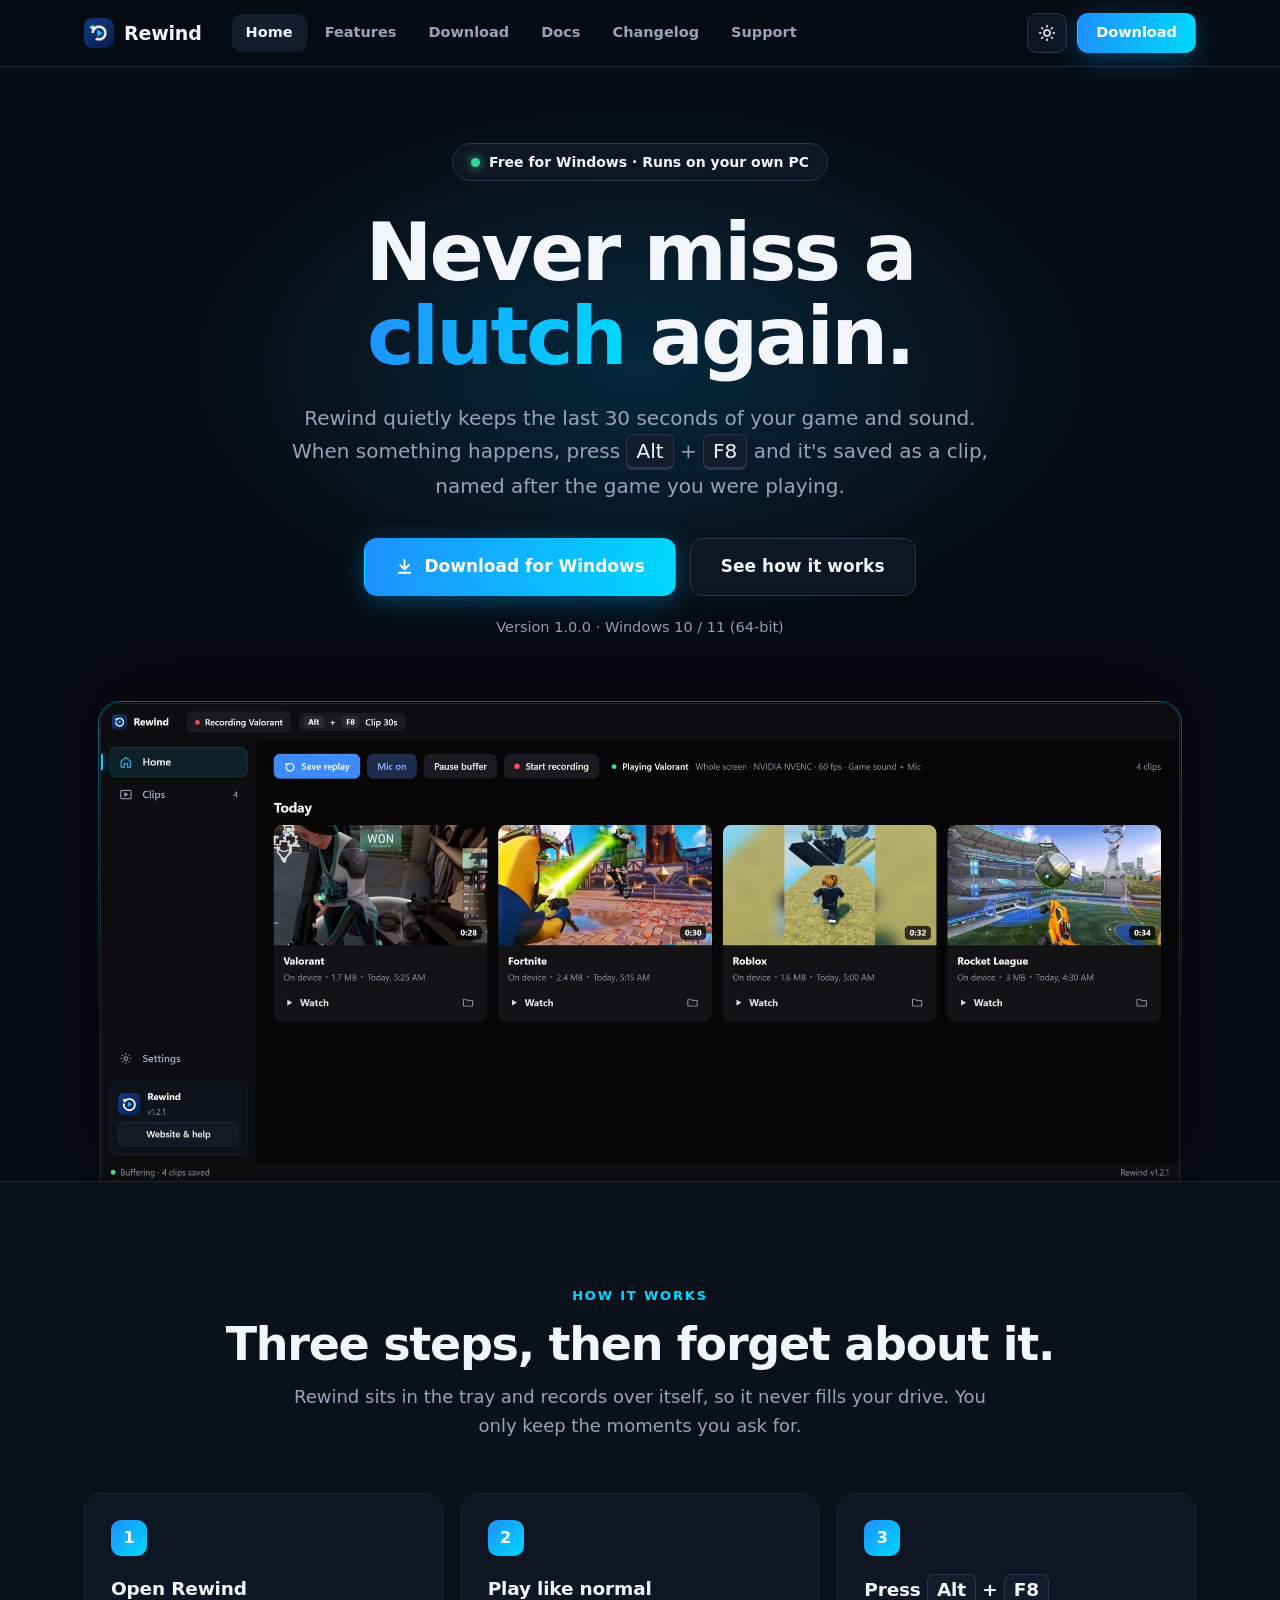
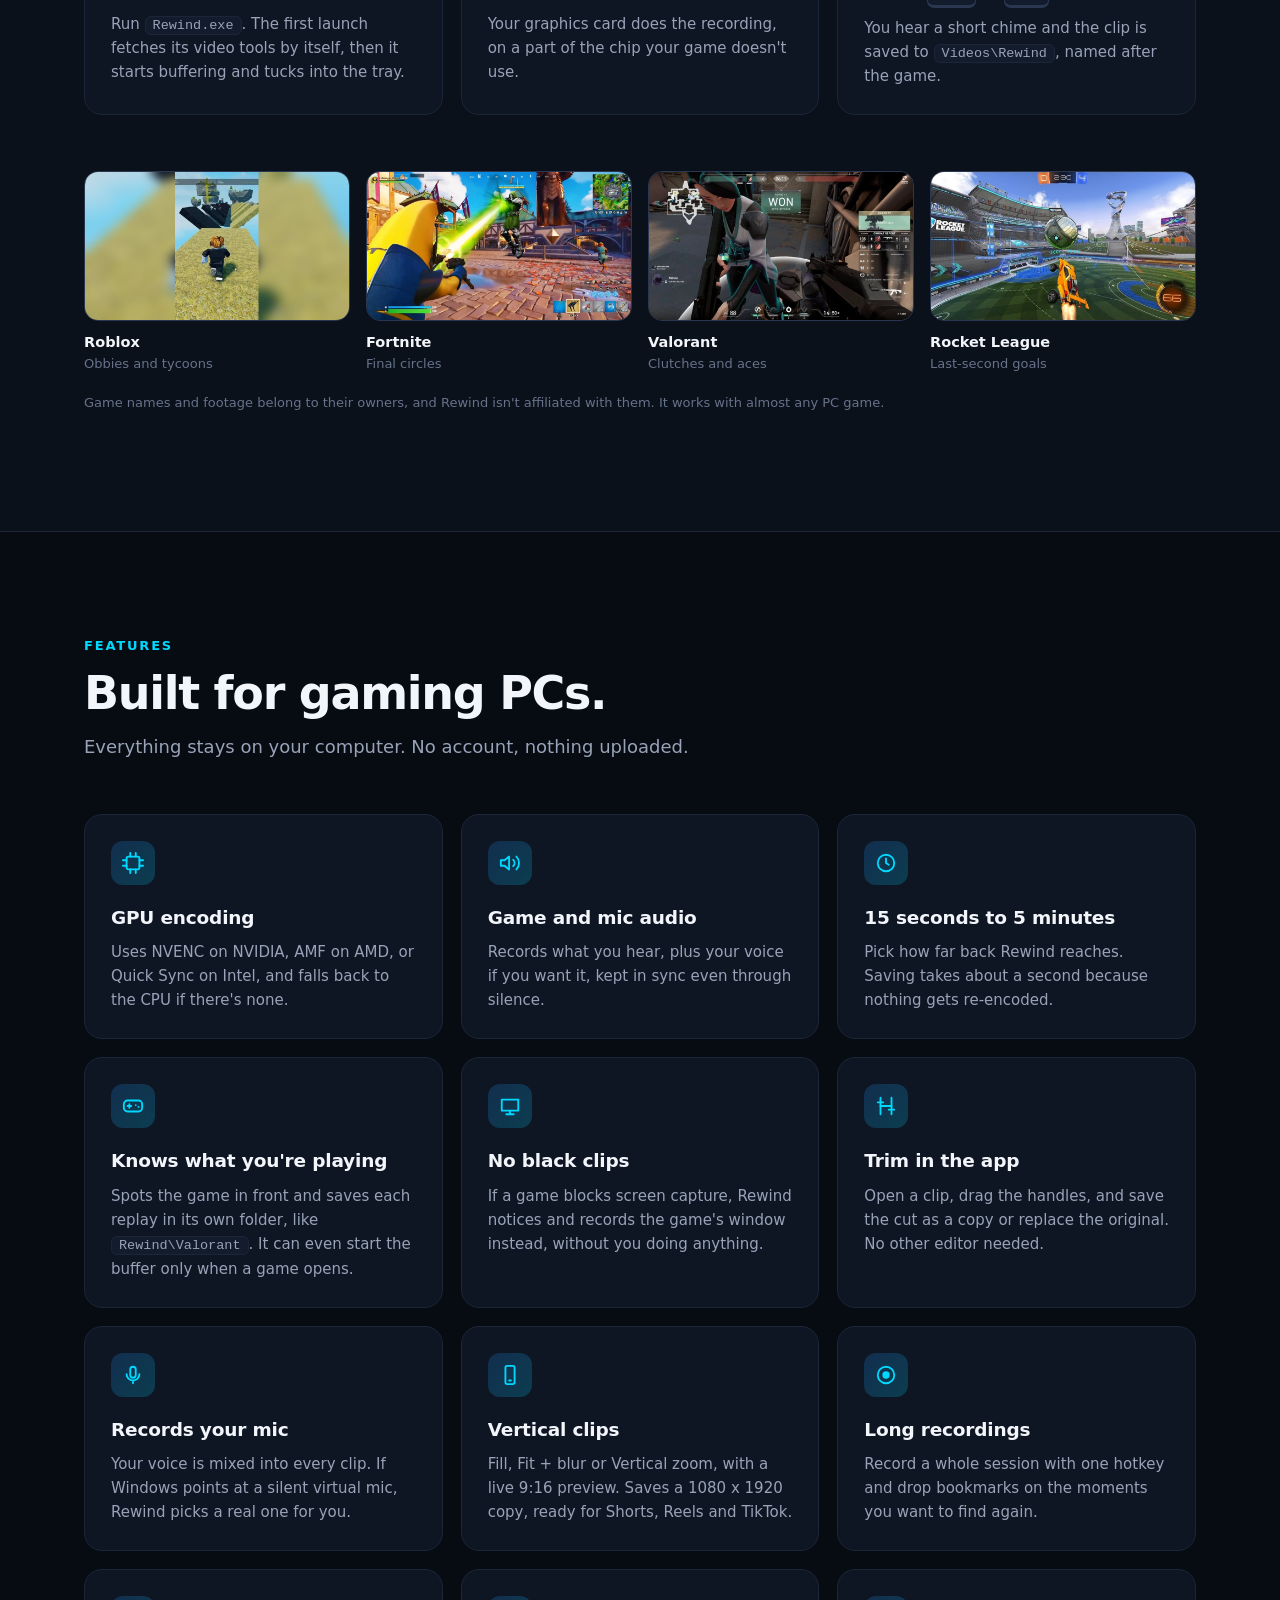
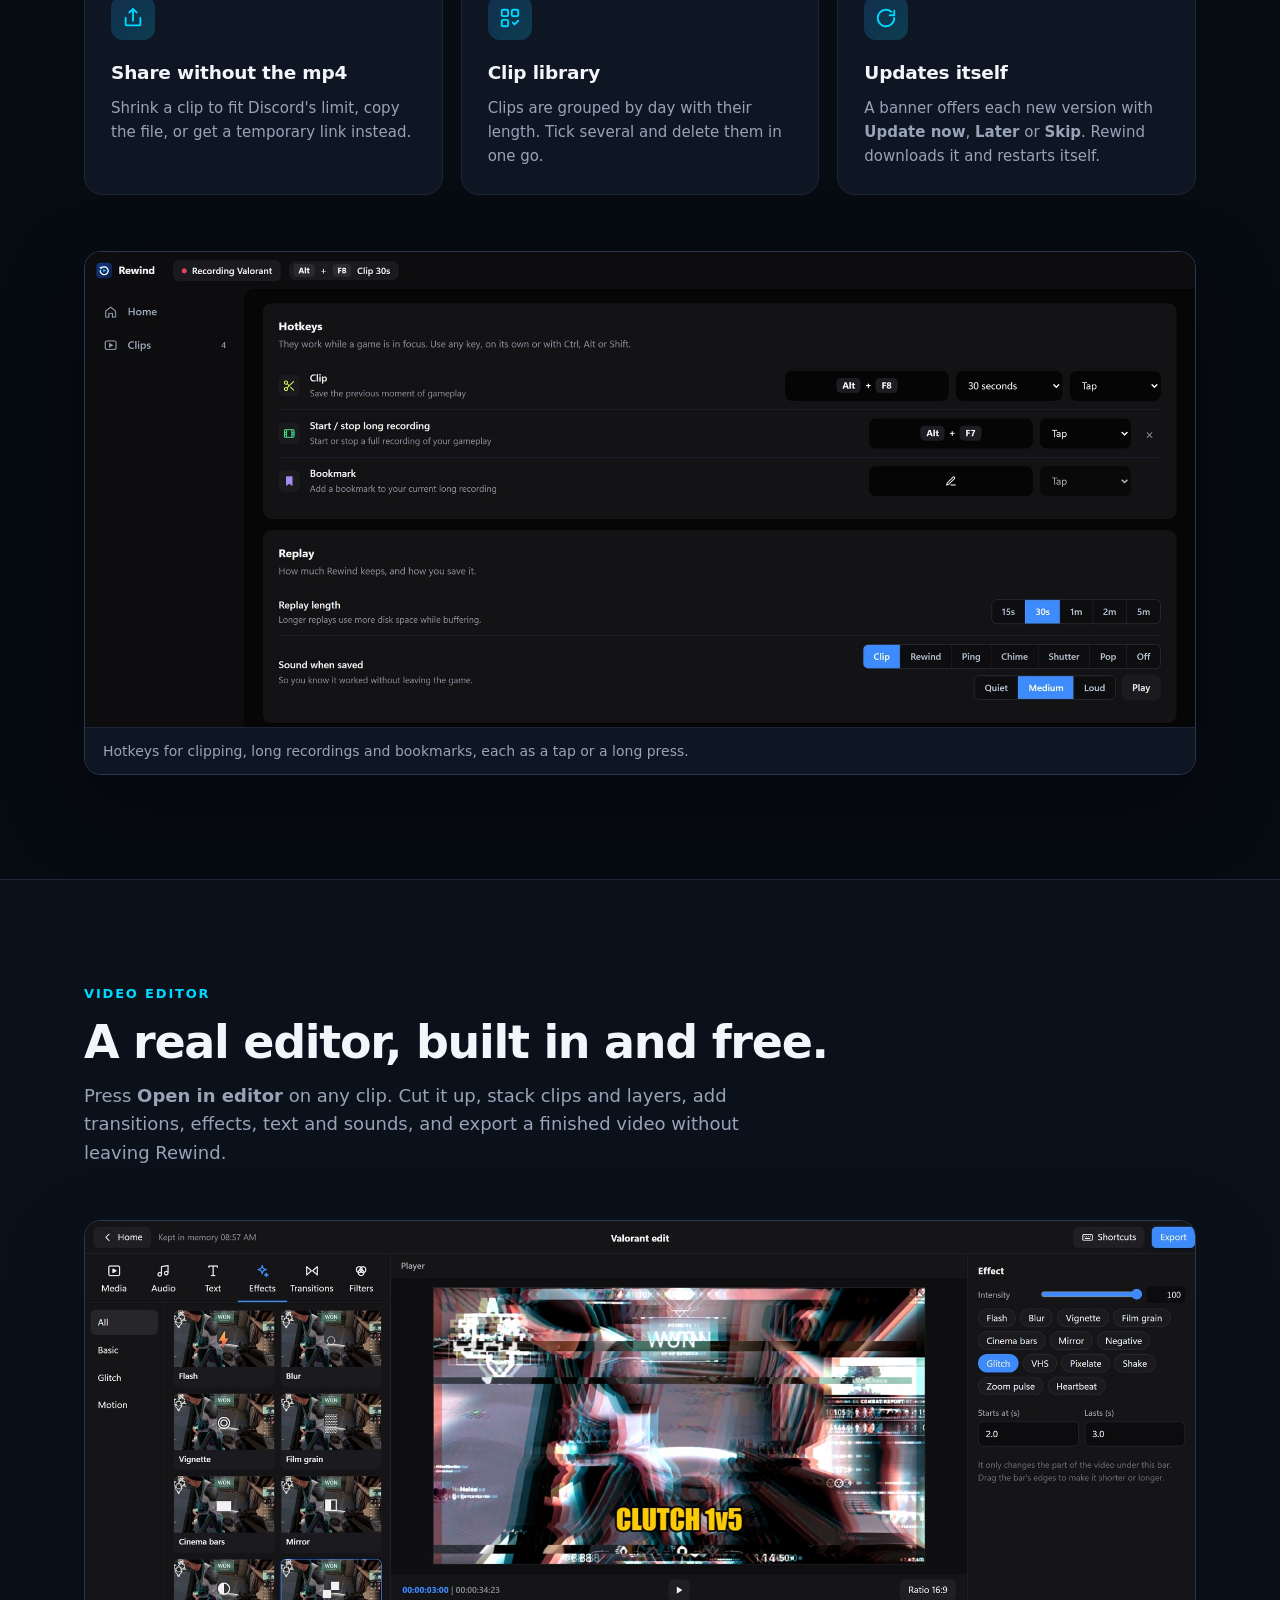
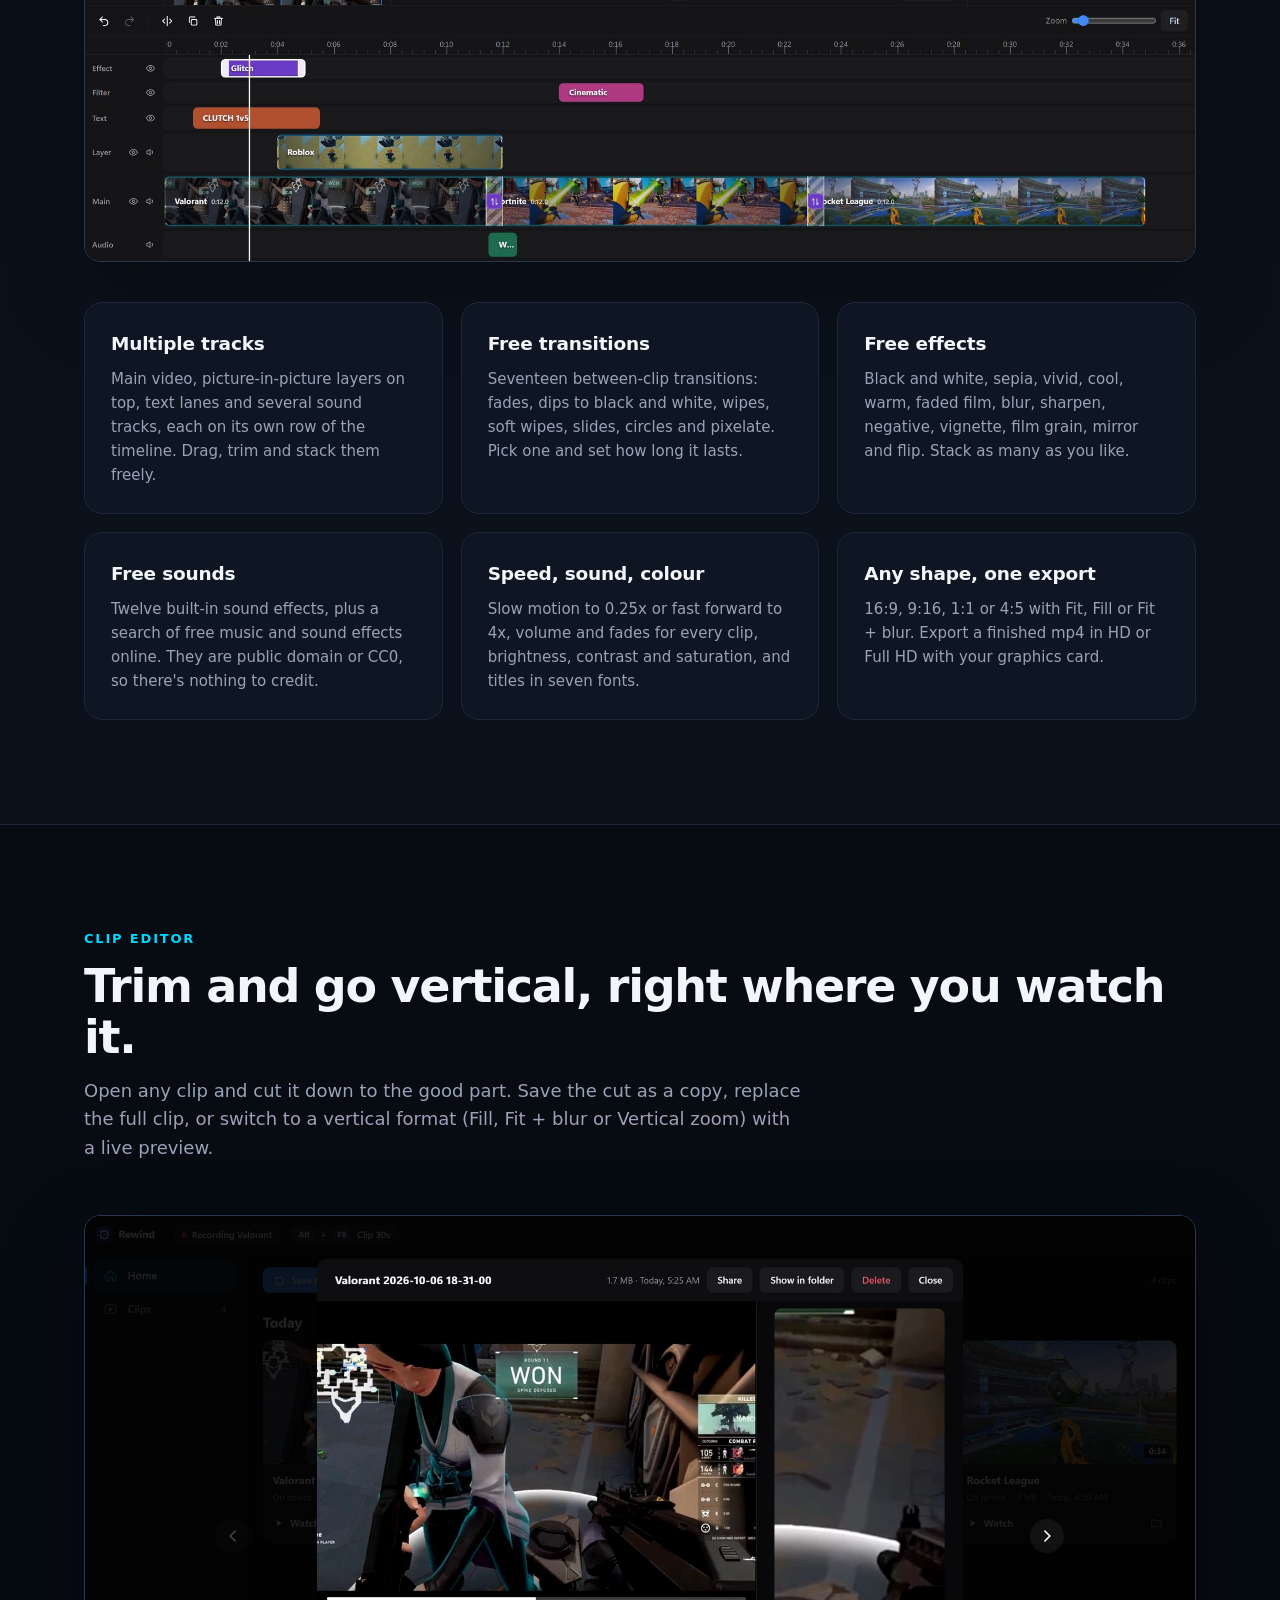
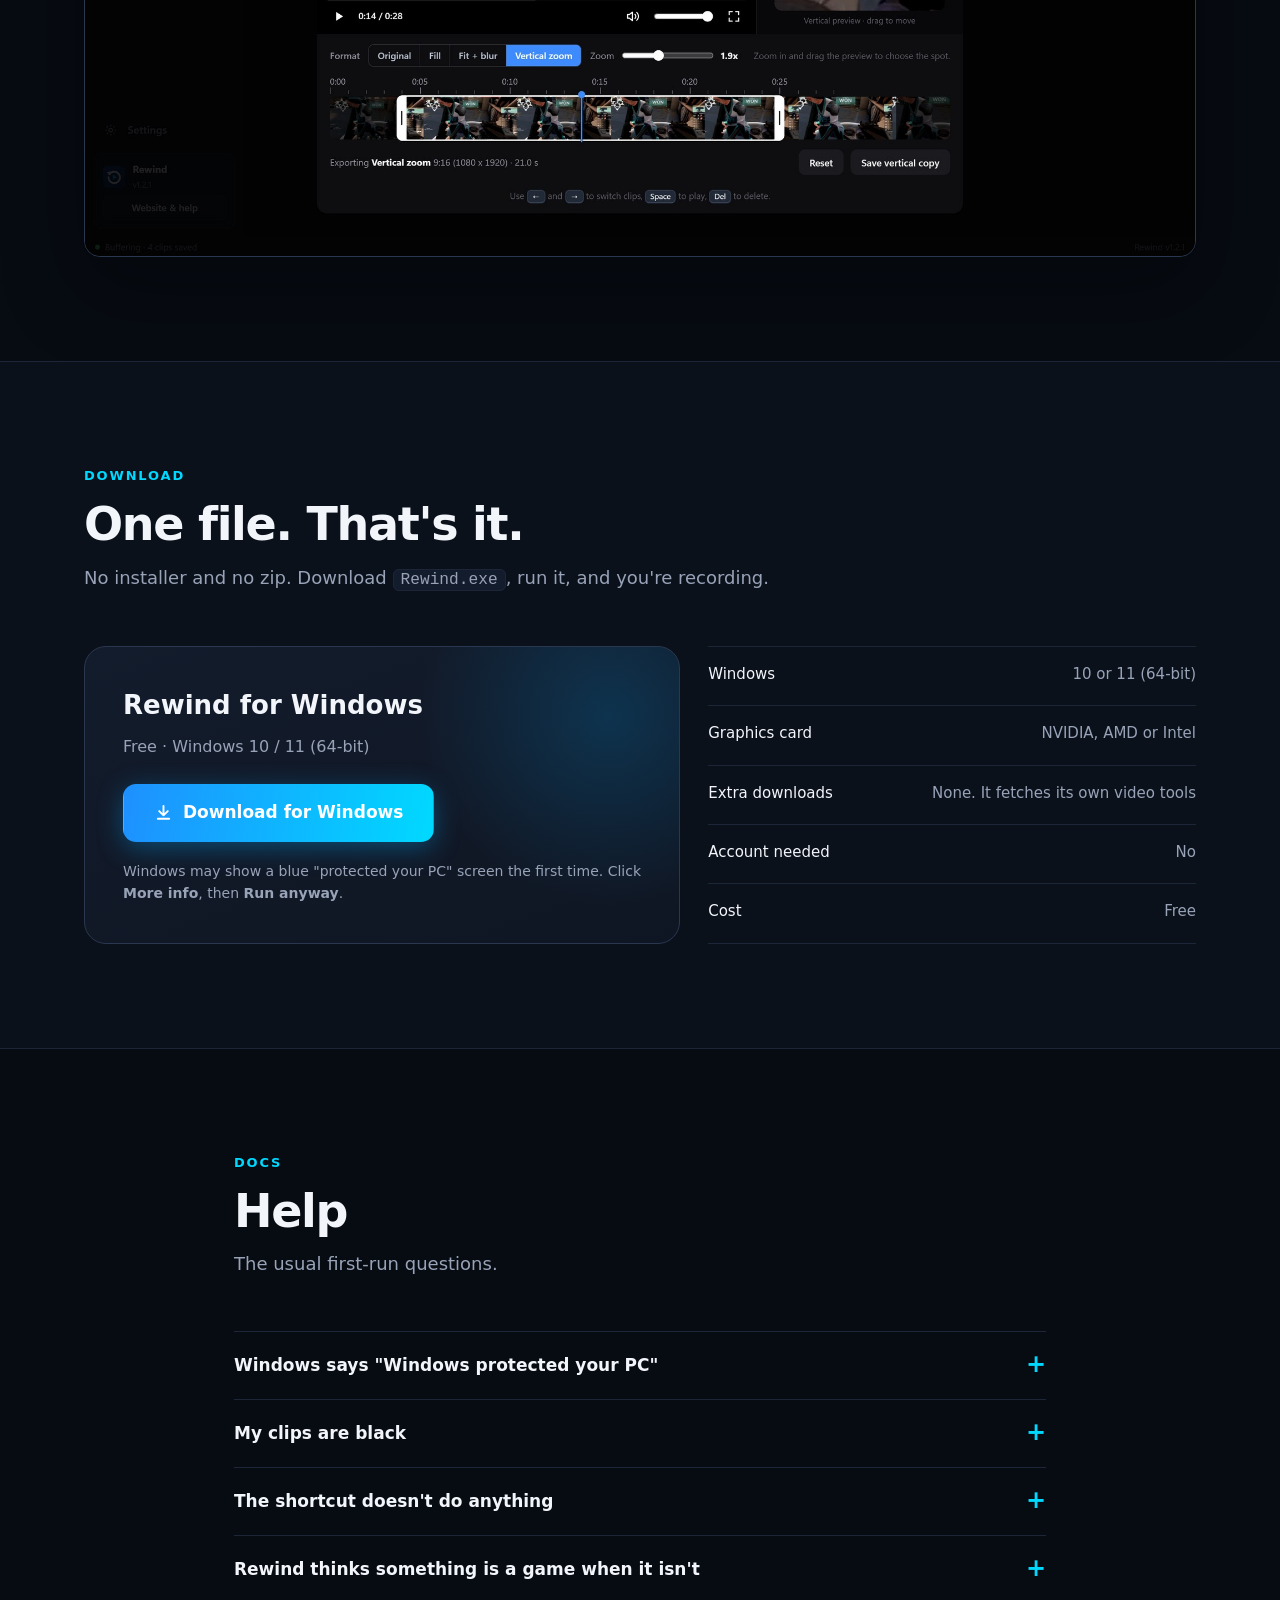
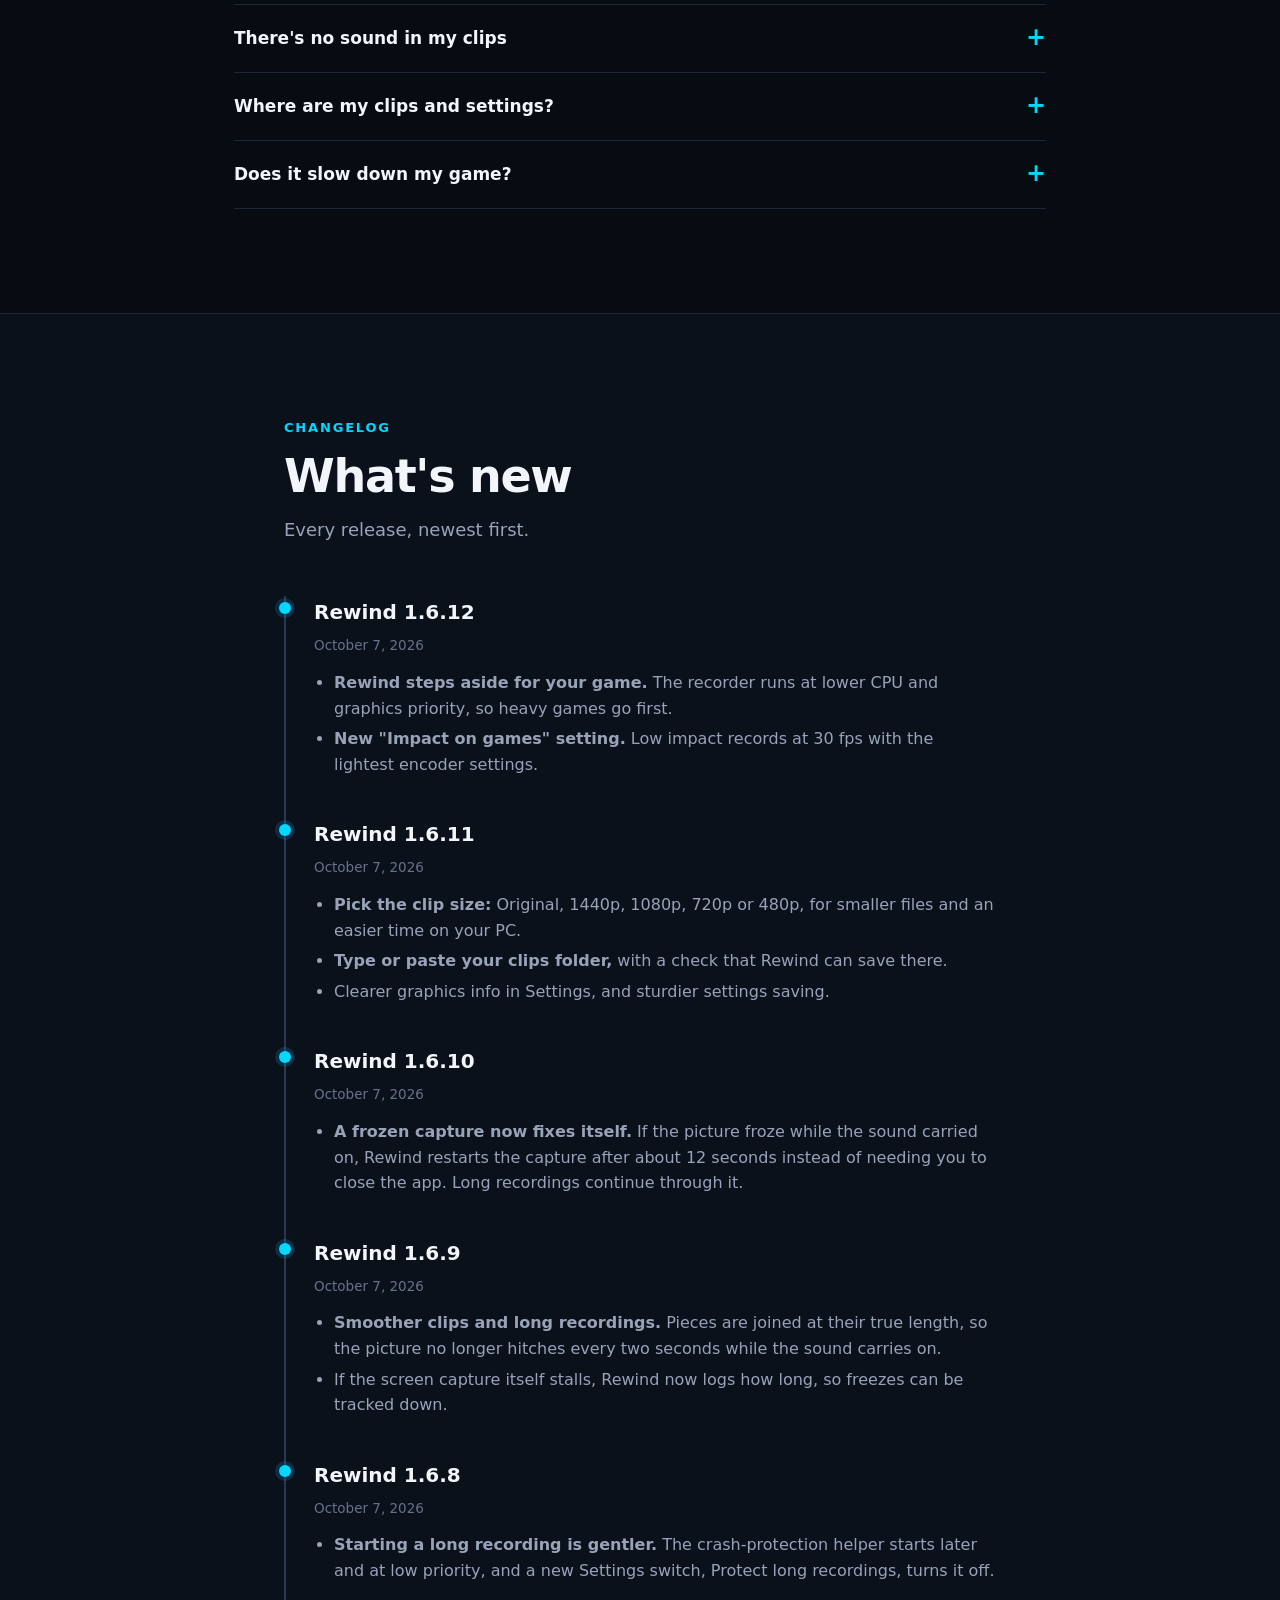
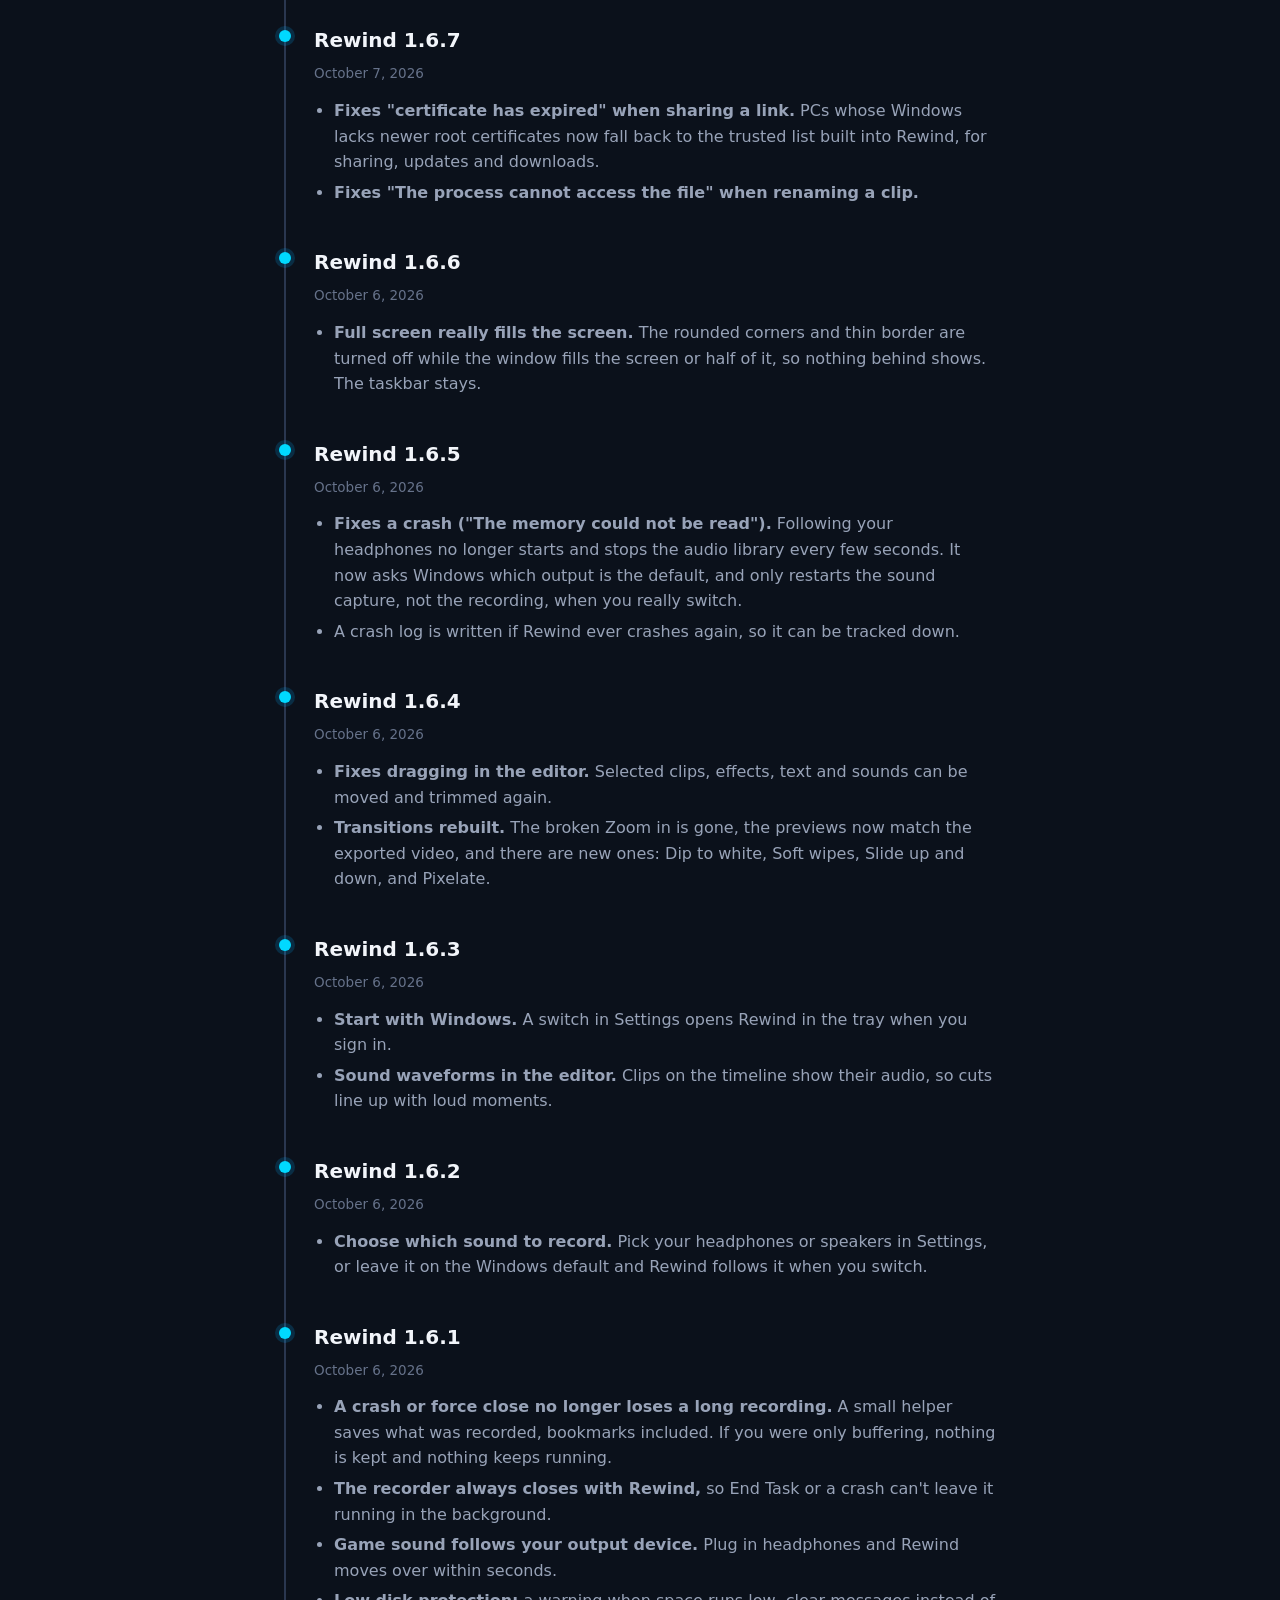
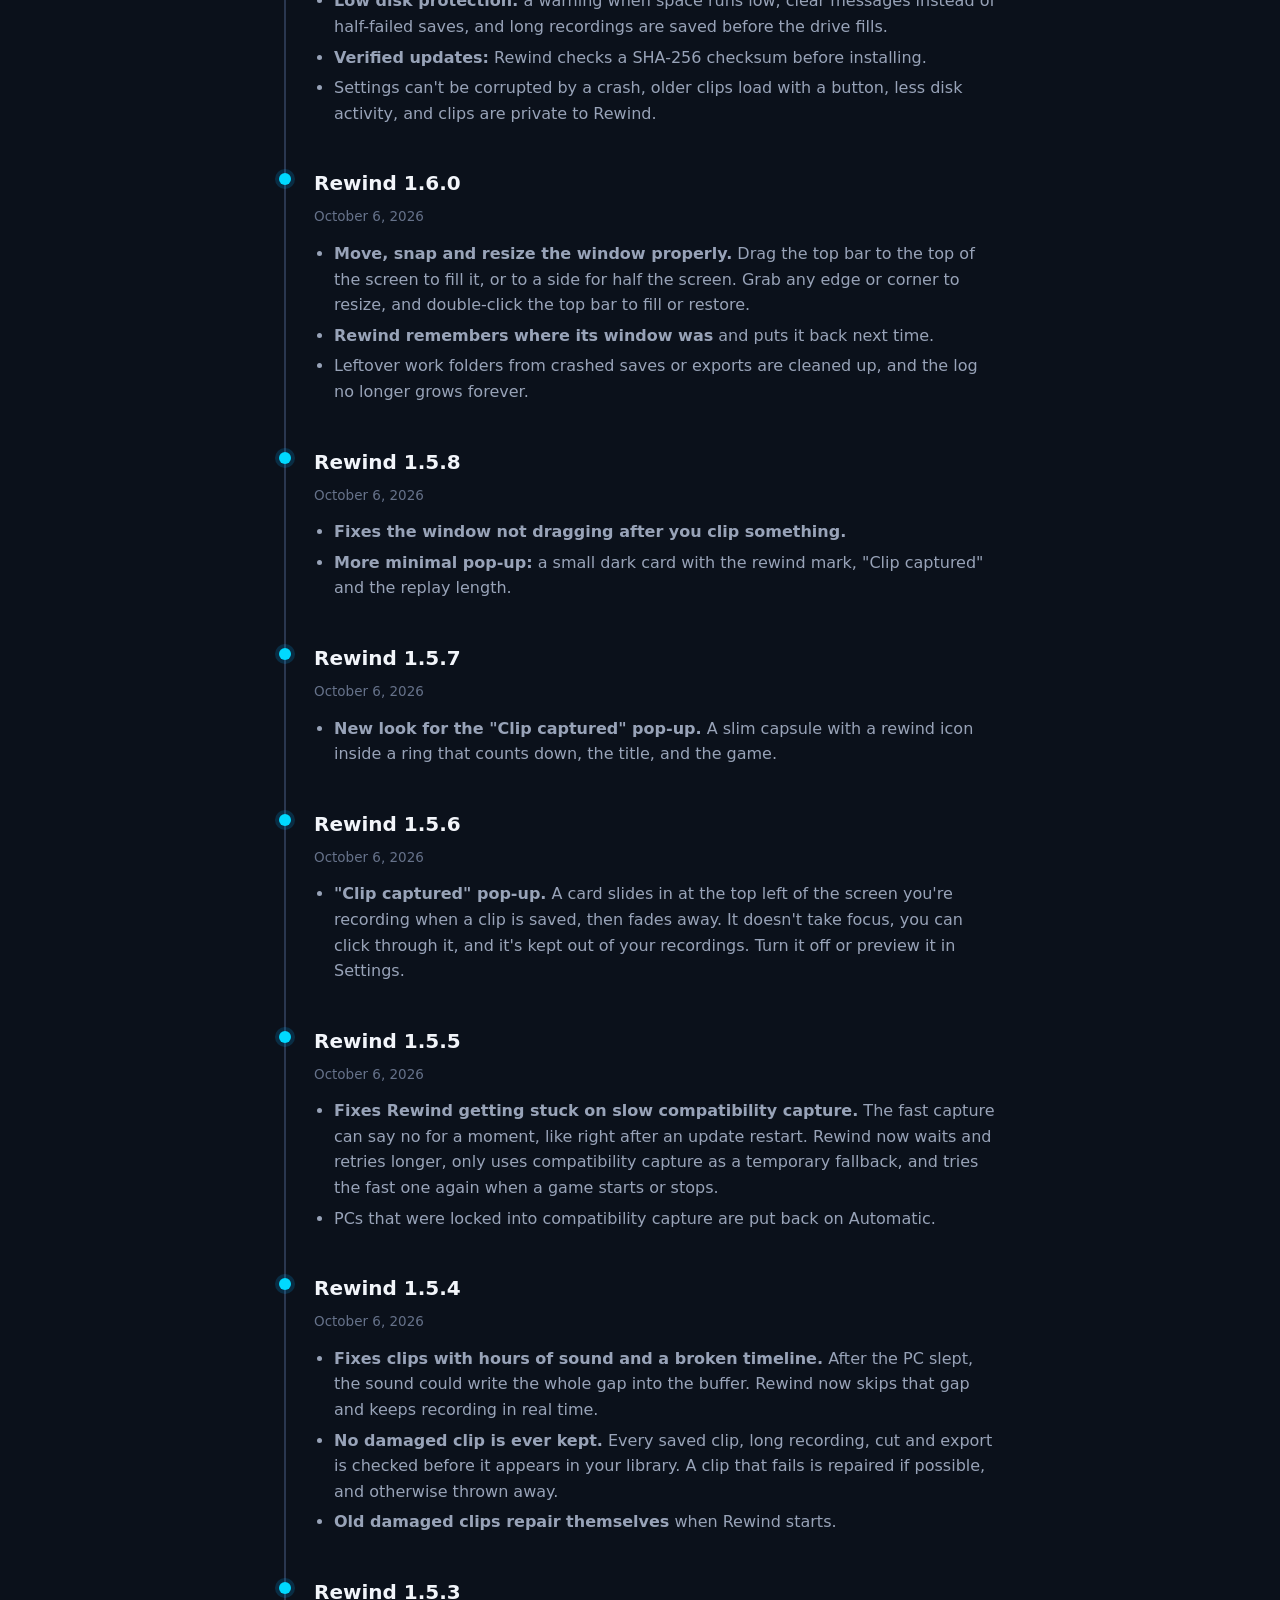
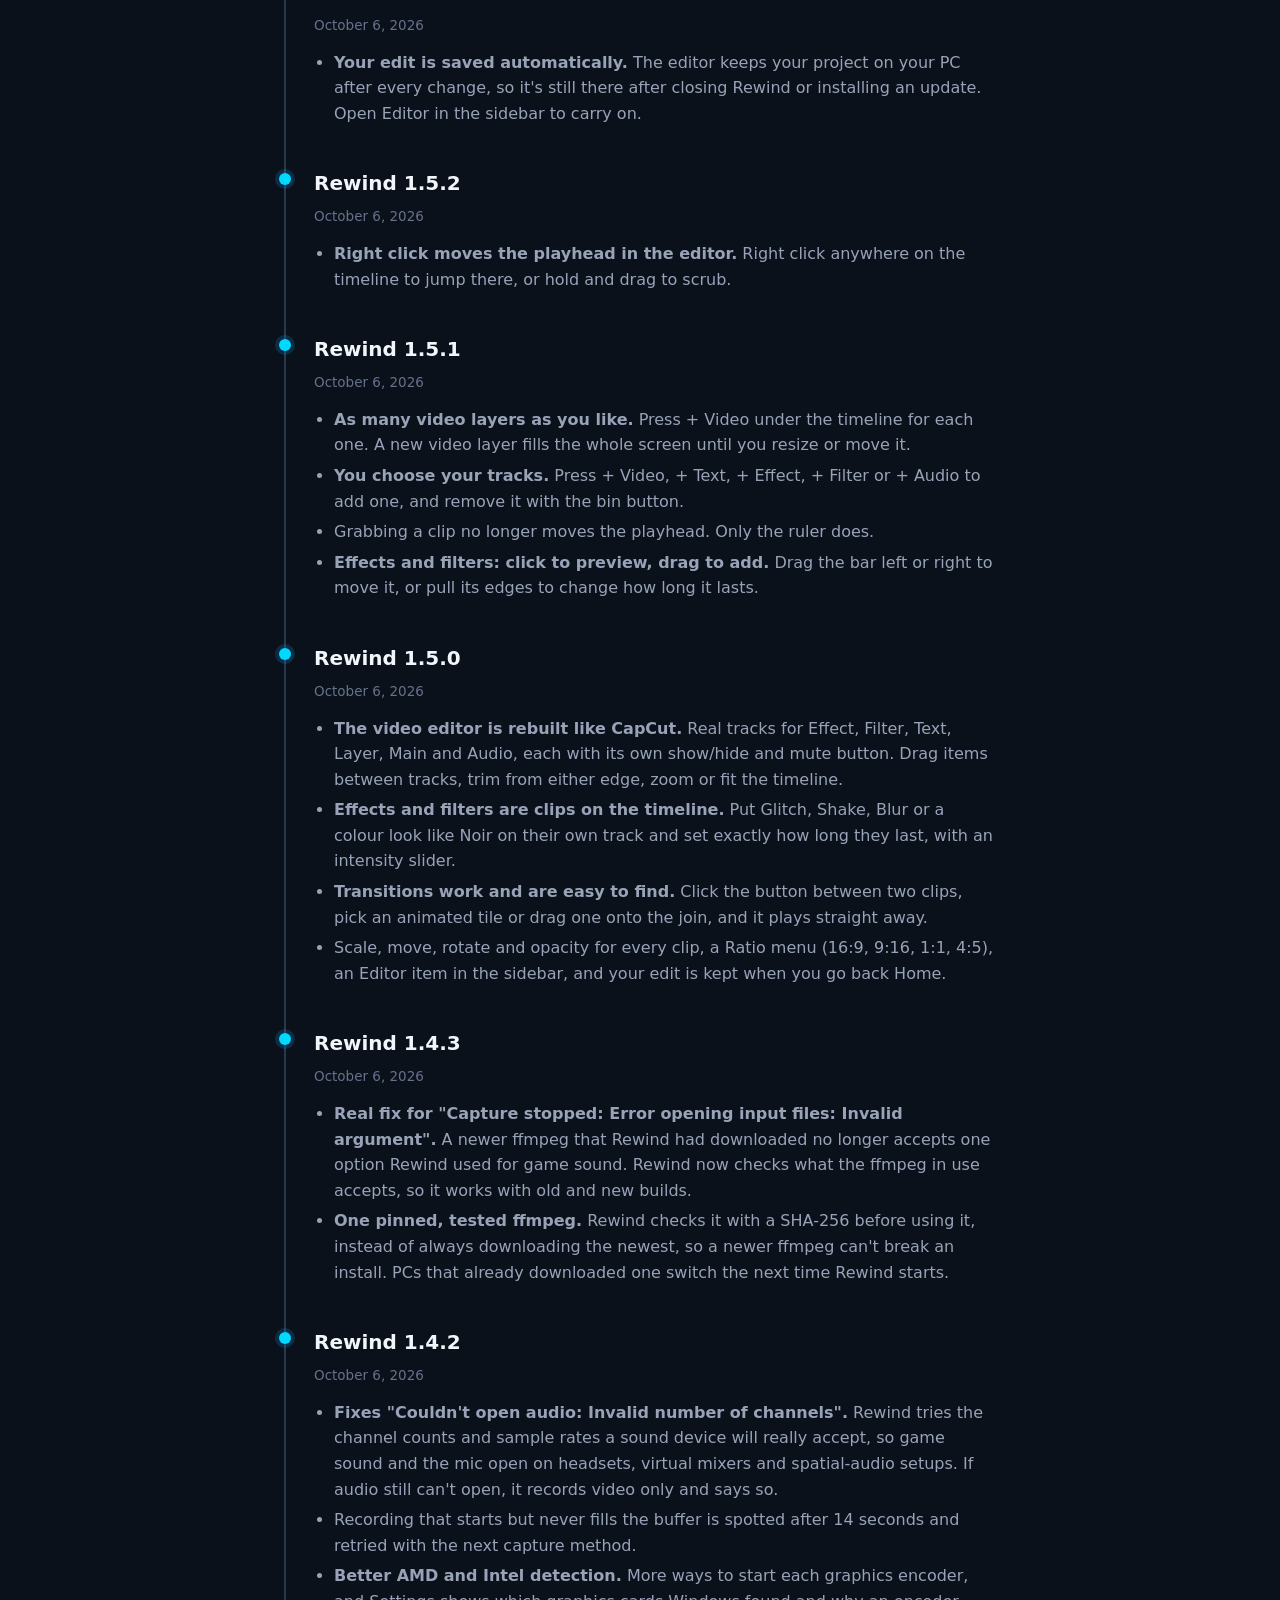
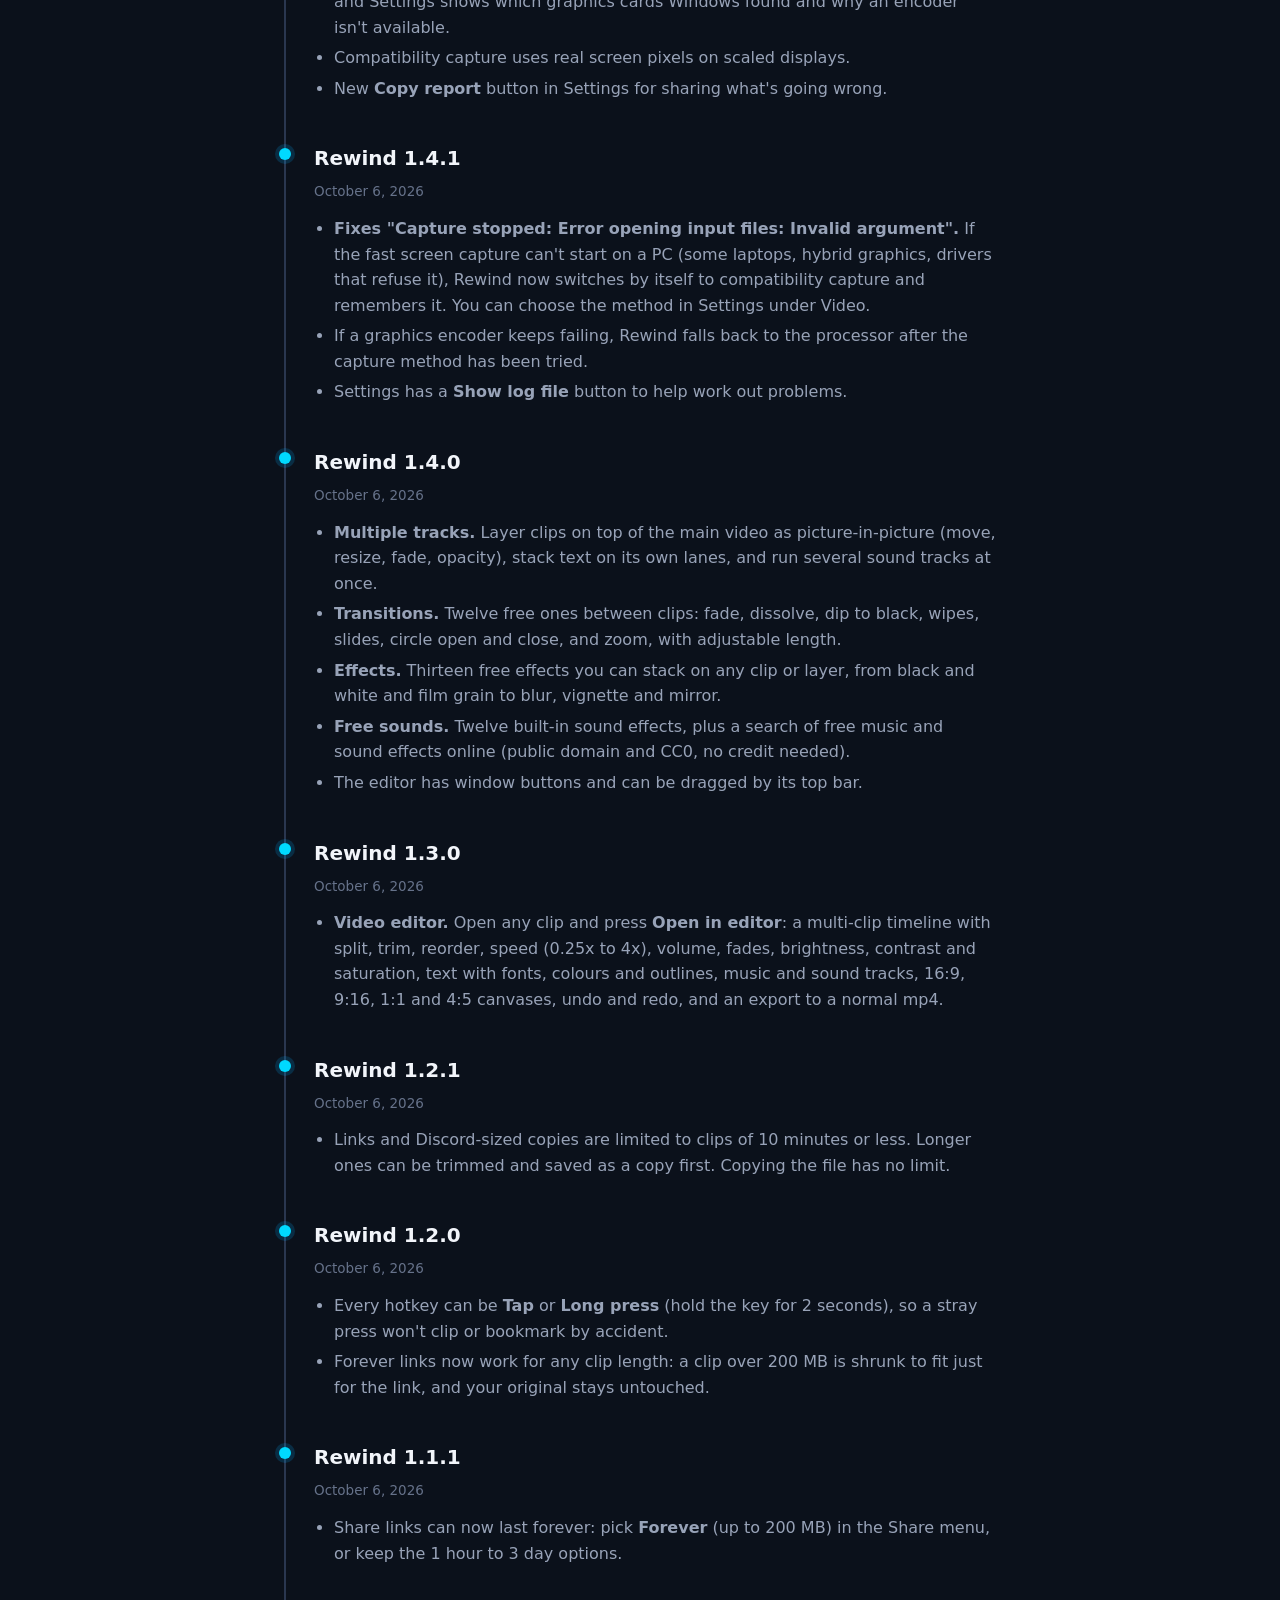
==== commit 8d8788f0: "Rewind v1.6.12" ====
--- a/docs/index.html
+++ b/docs/index.html
@@ -447,6 +447,13 @@
       <h2>What's new</h2>
       <p class="intro">Every release, newest first.</p>
       <div class="rel">
+        <h3>Rewind 1.6.12</h3><time>October 7, 2026</time>
+        <ul>
+          <li><b>Rewind steps aside for your game.</b> The recorder runs at lower CPU and graphics priority, so heavy games go first.</li>
+          <li><b>New "Impact on games" setting.</b> Low impact records at 30 fps with the lightest encoder settings.</li>
+        </ul>
+      </div>
+      <div class="rel">
         <h3>Rewind 1.6.11</h3><time>October 7, 2026</time>
         <ul>
           <li><b>Pick the clip size:</b> Original, 1440p, 1080p, 720p or 480p, for smaller files and an easier time on your PC.</li>
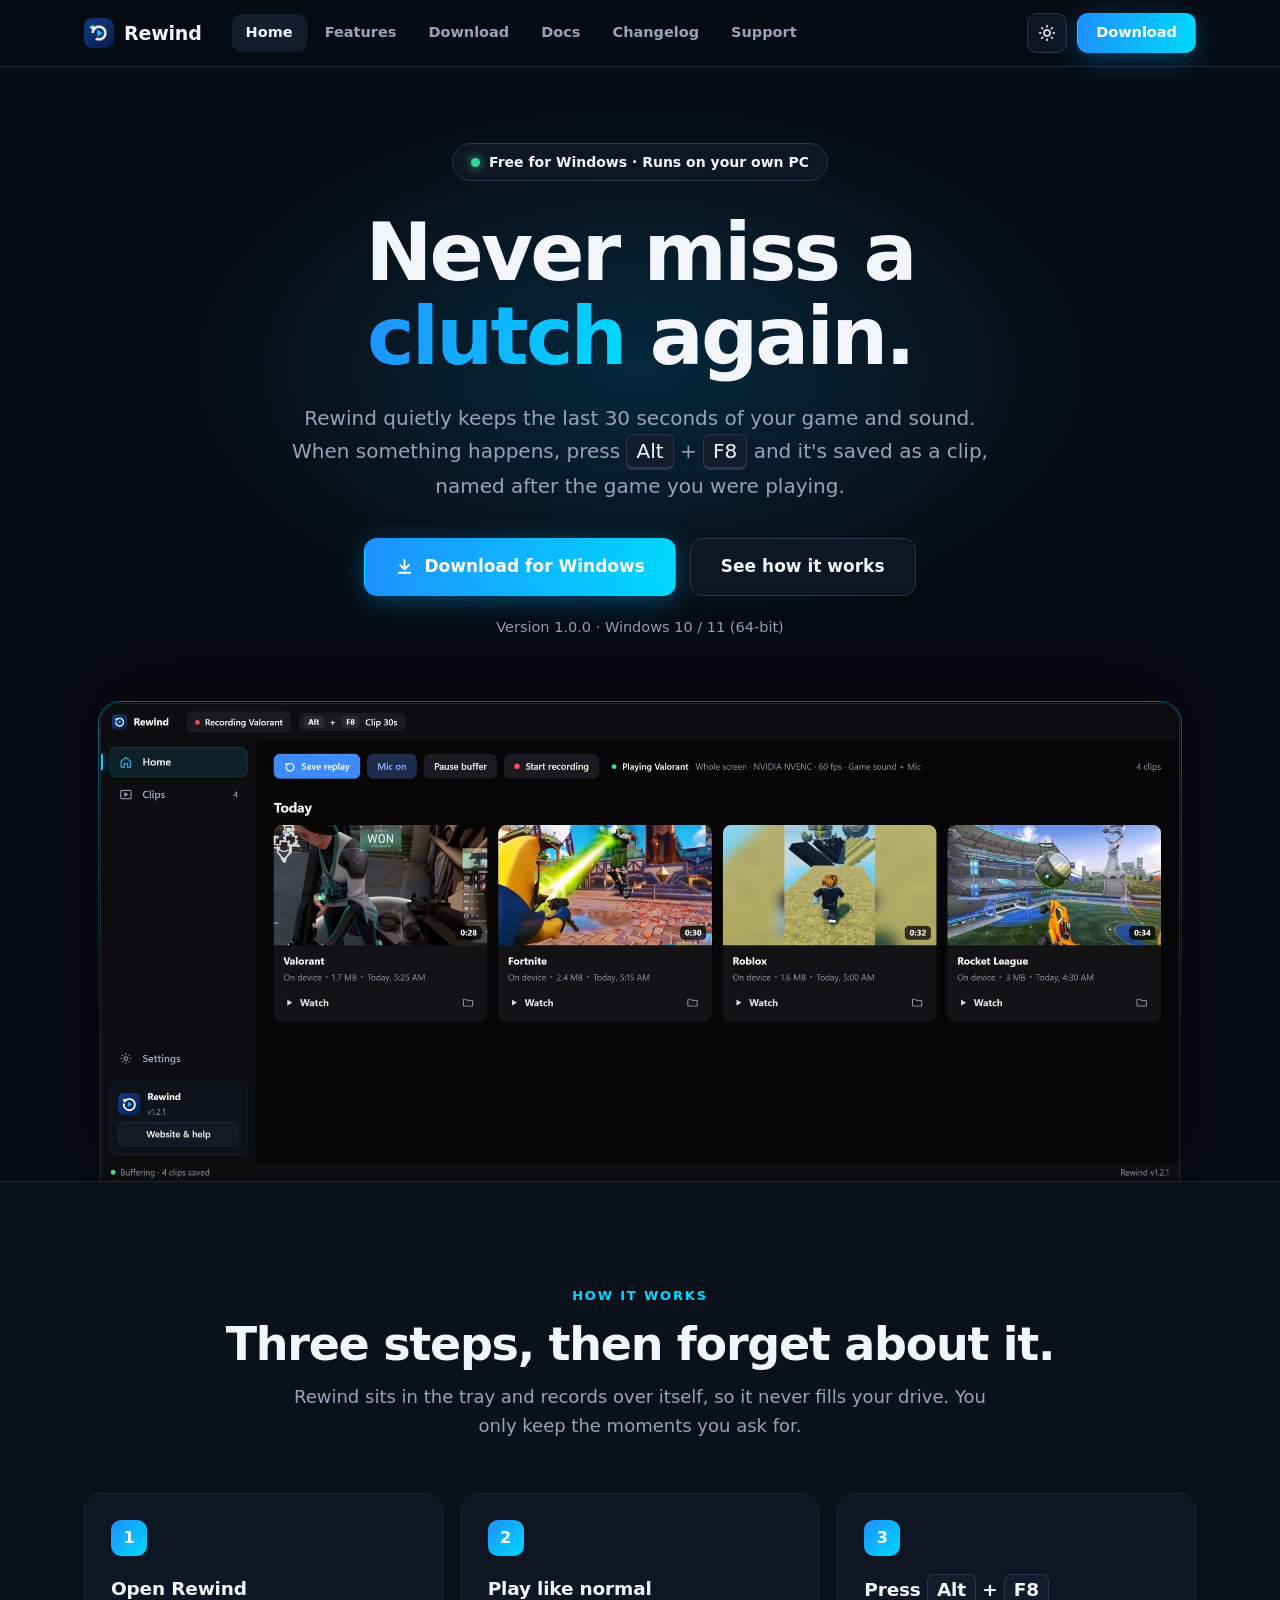
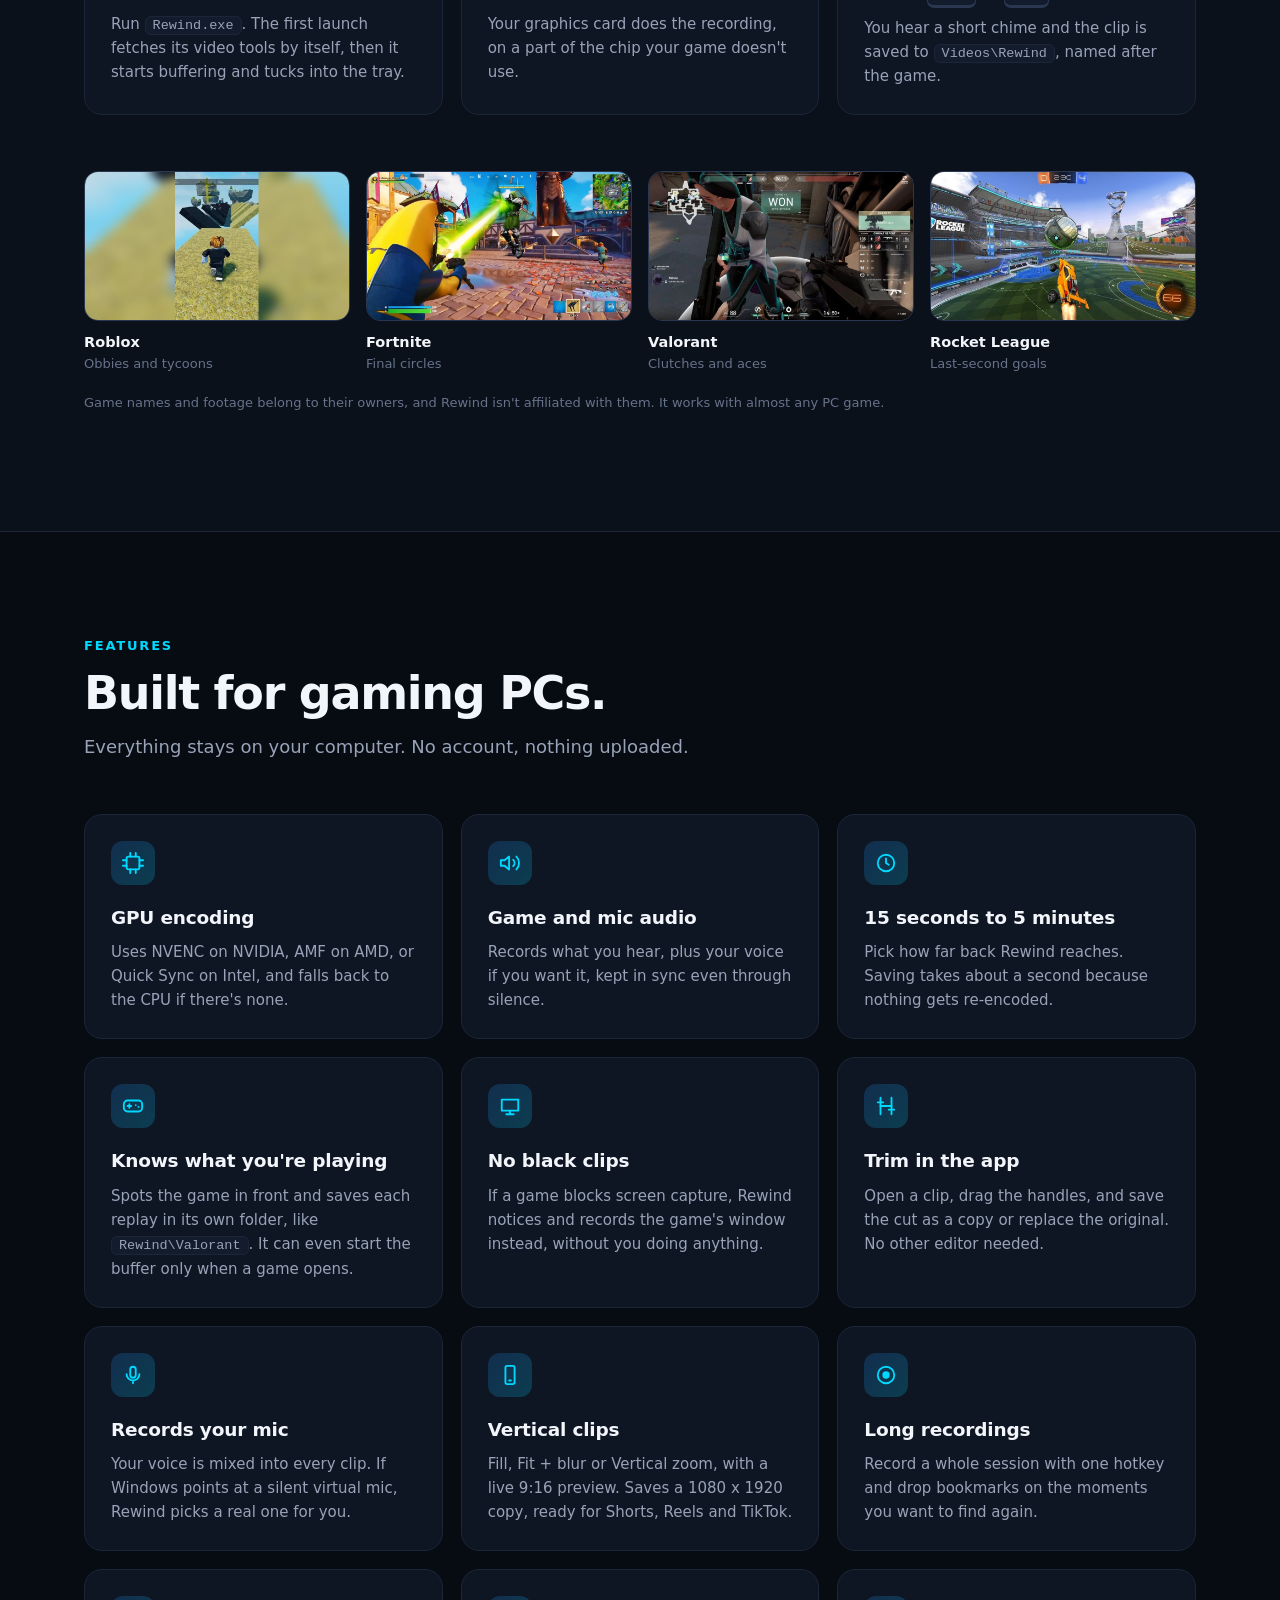
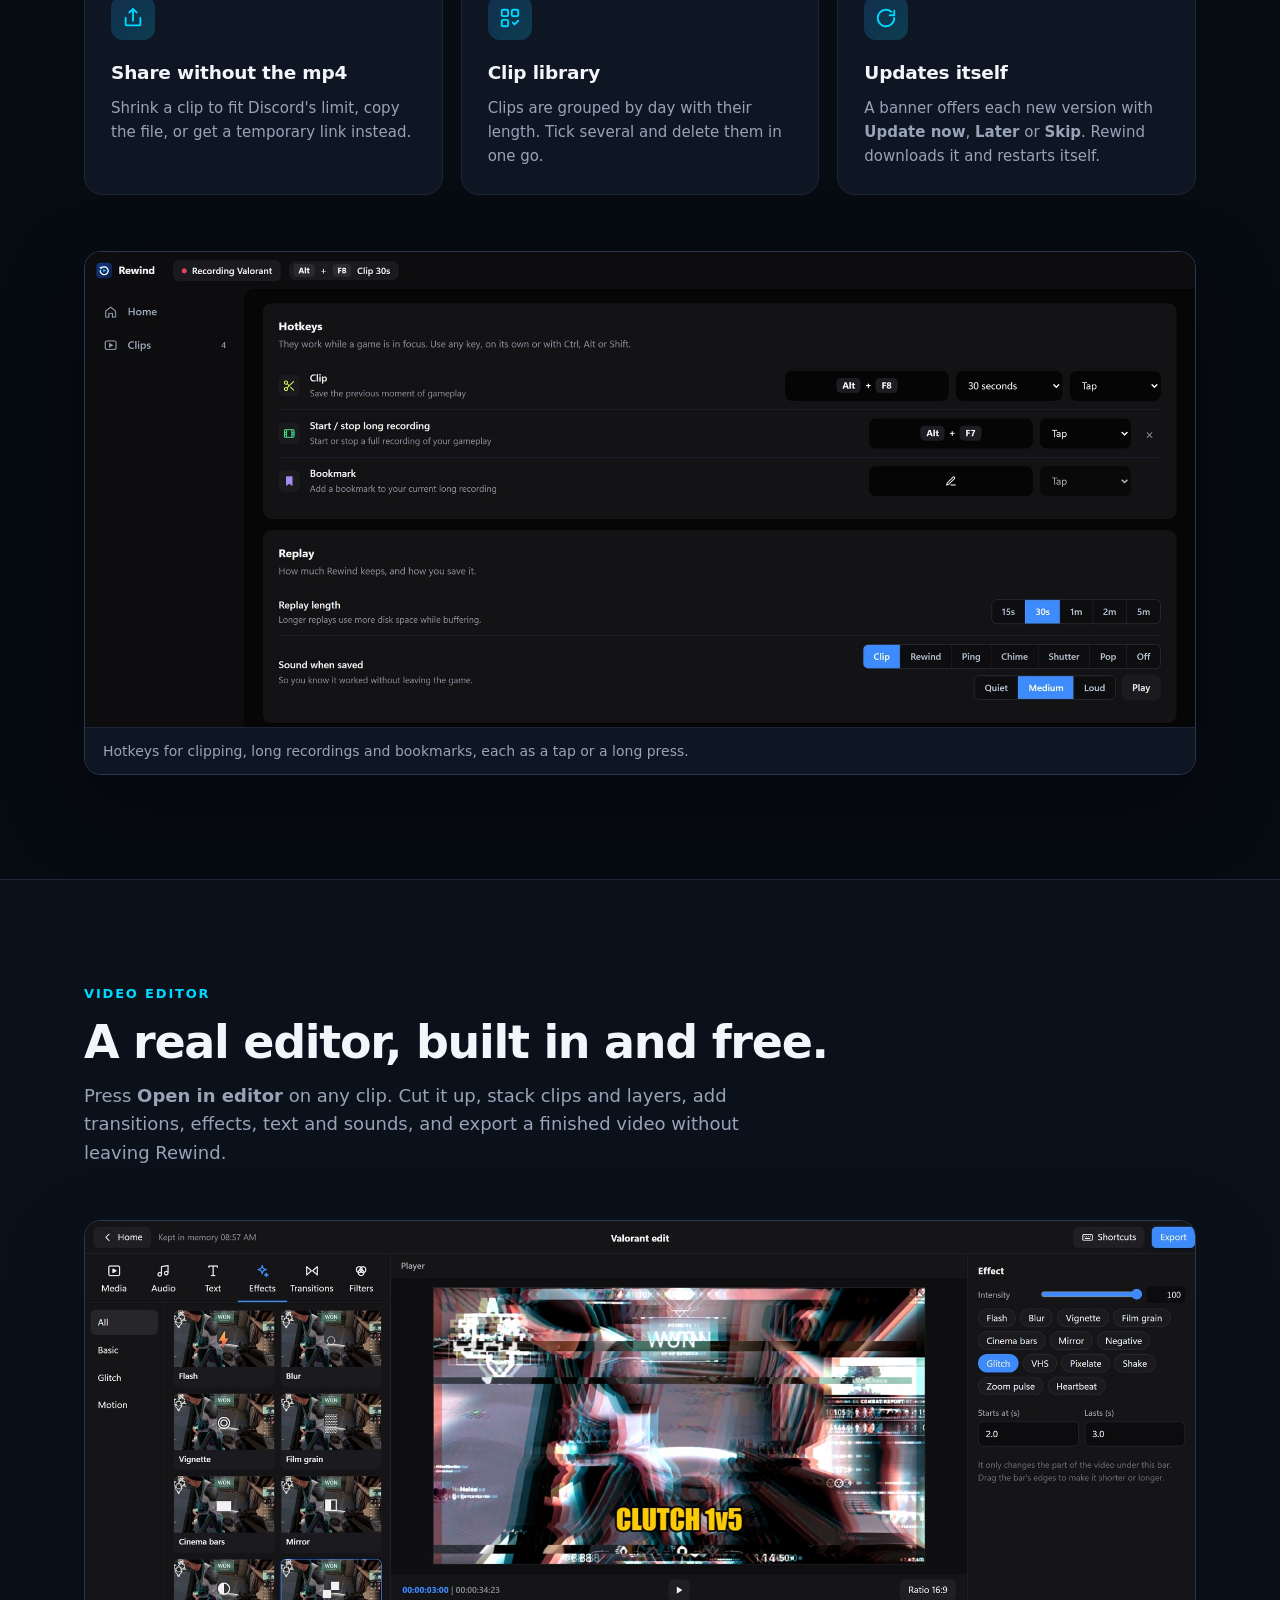
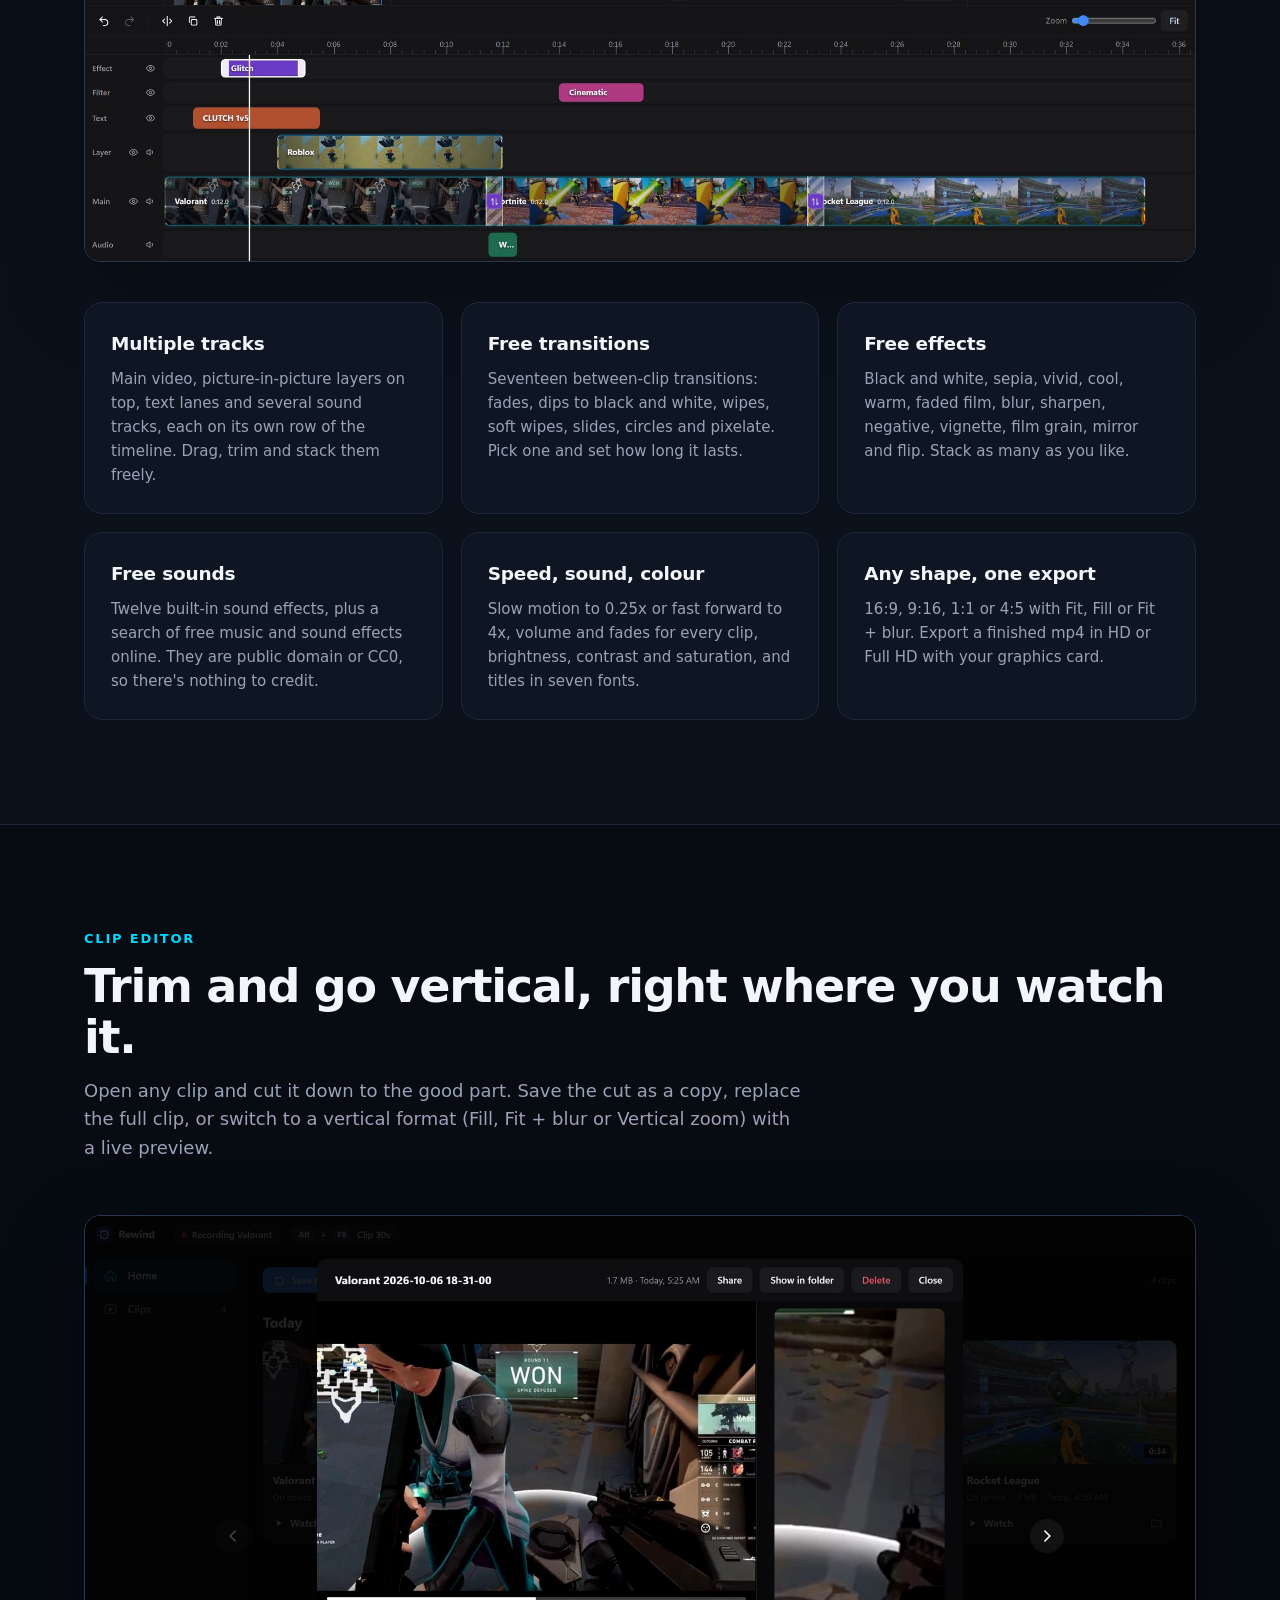
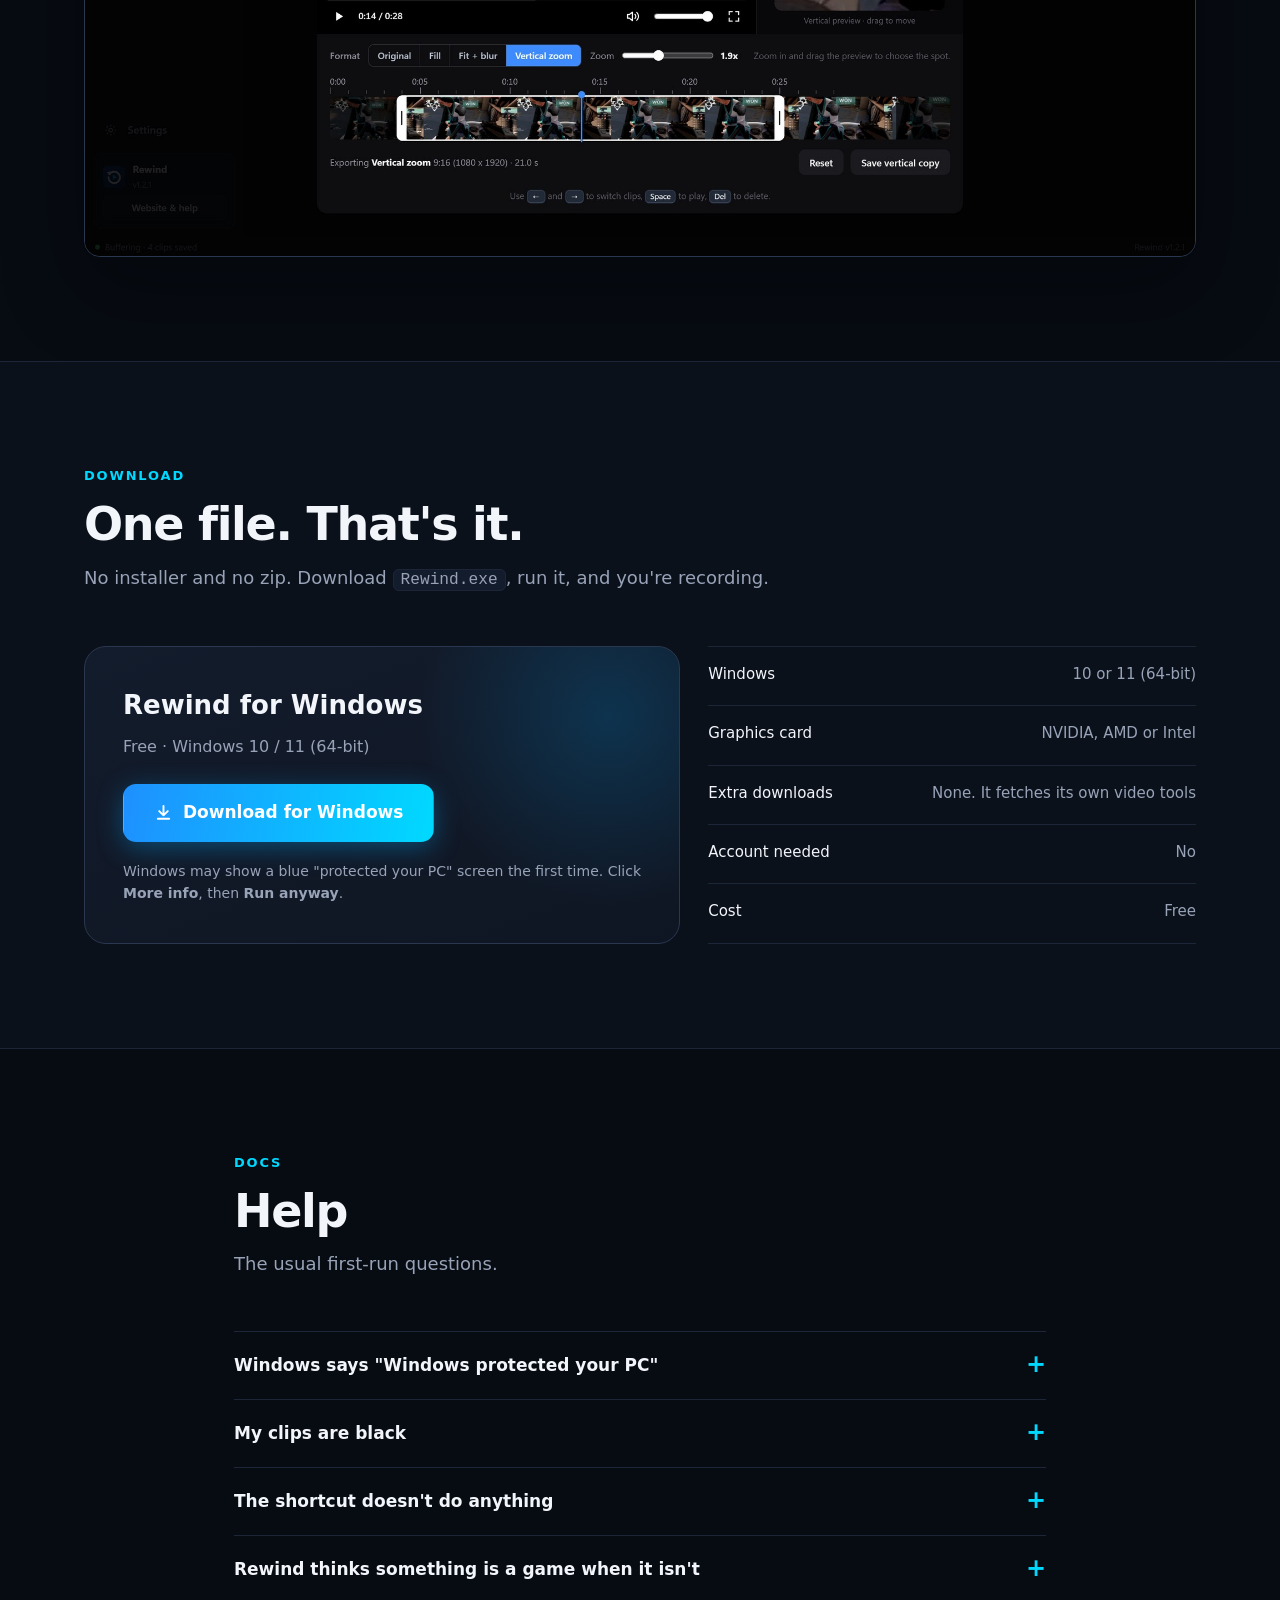
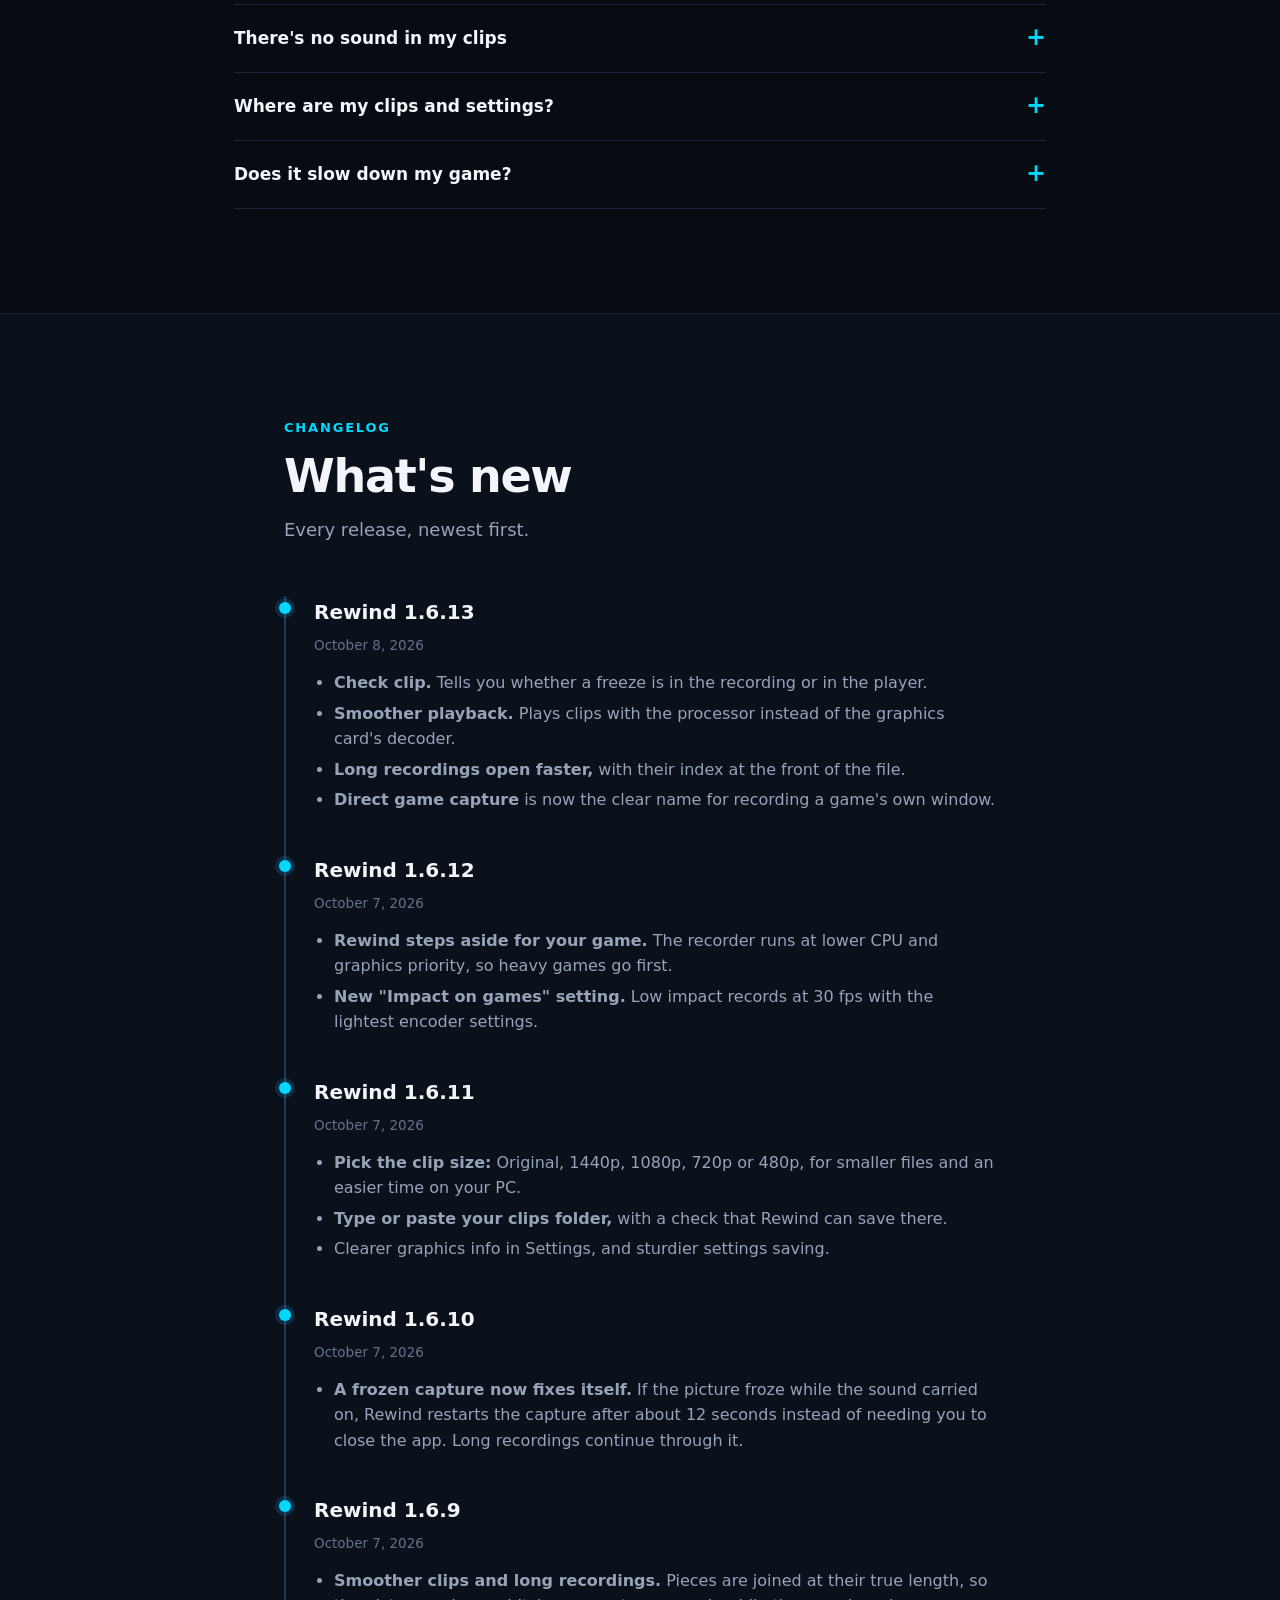
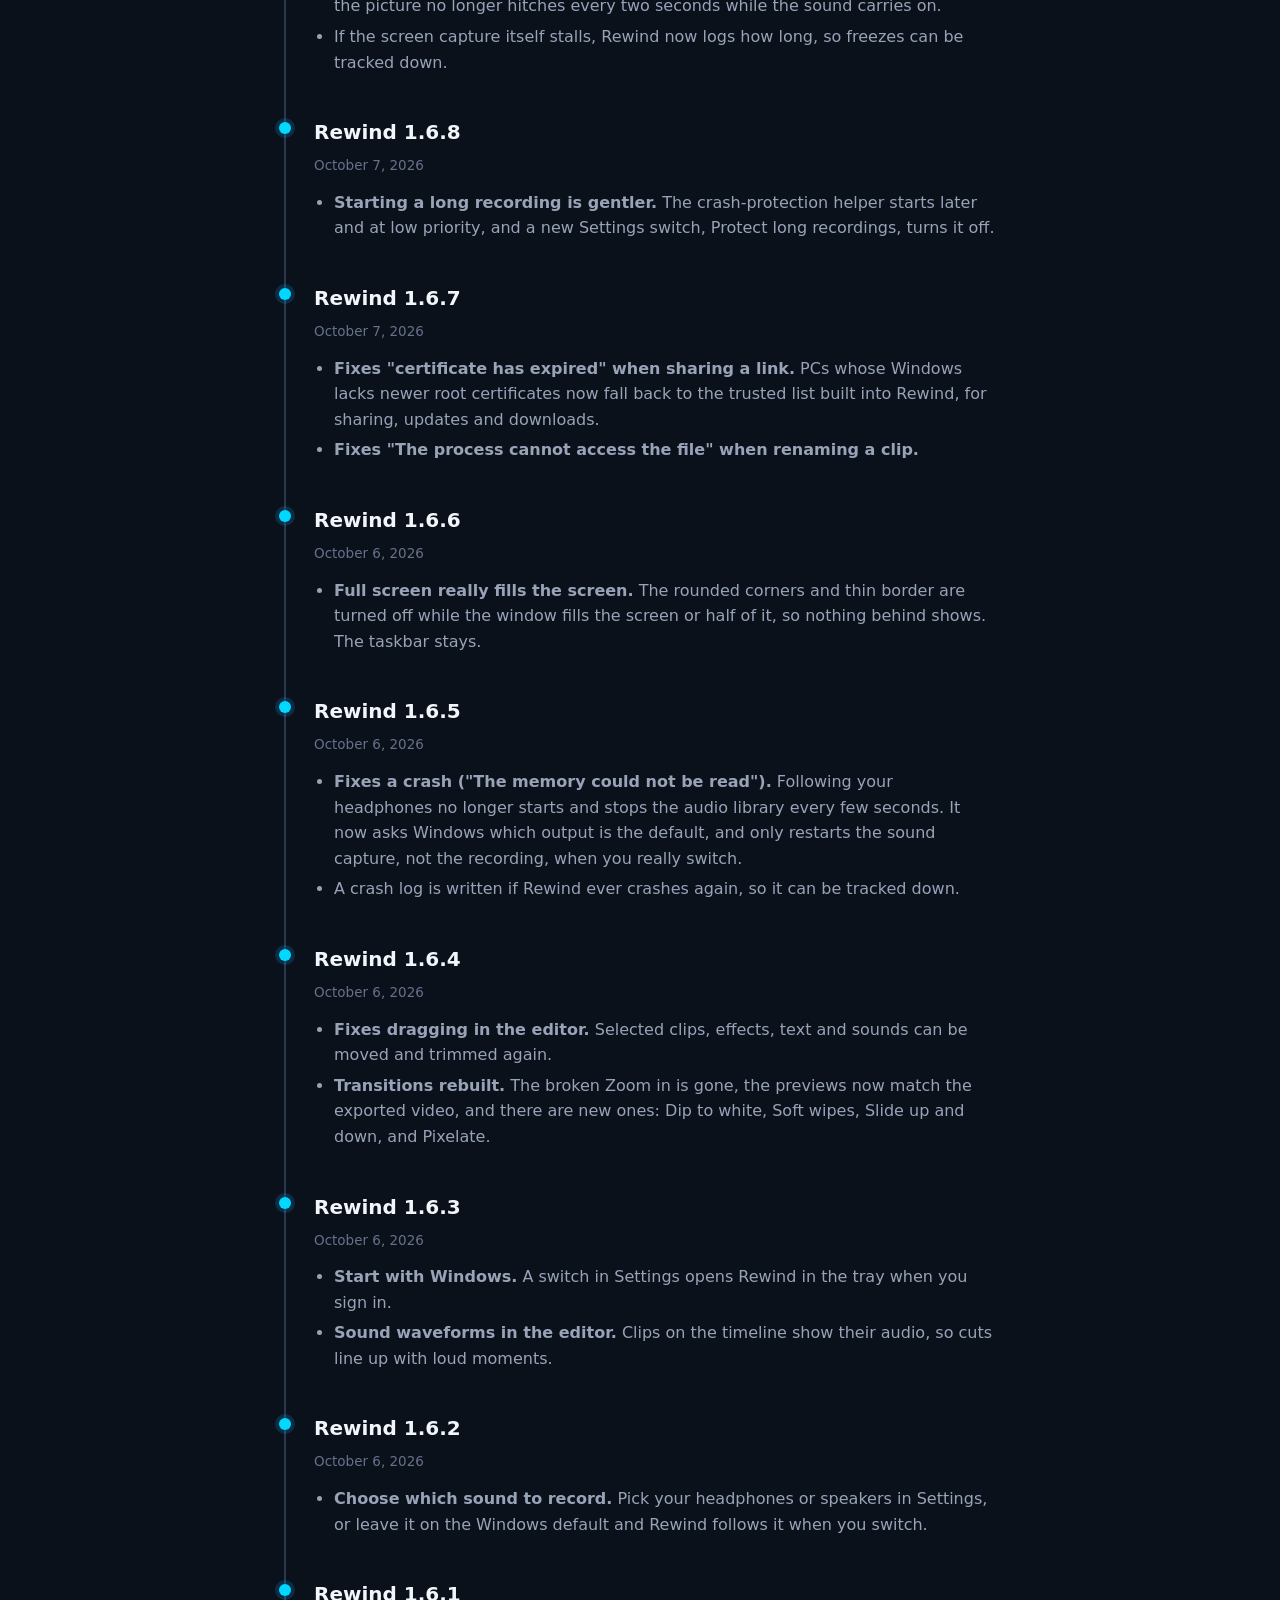
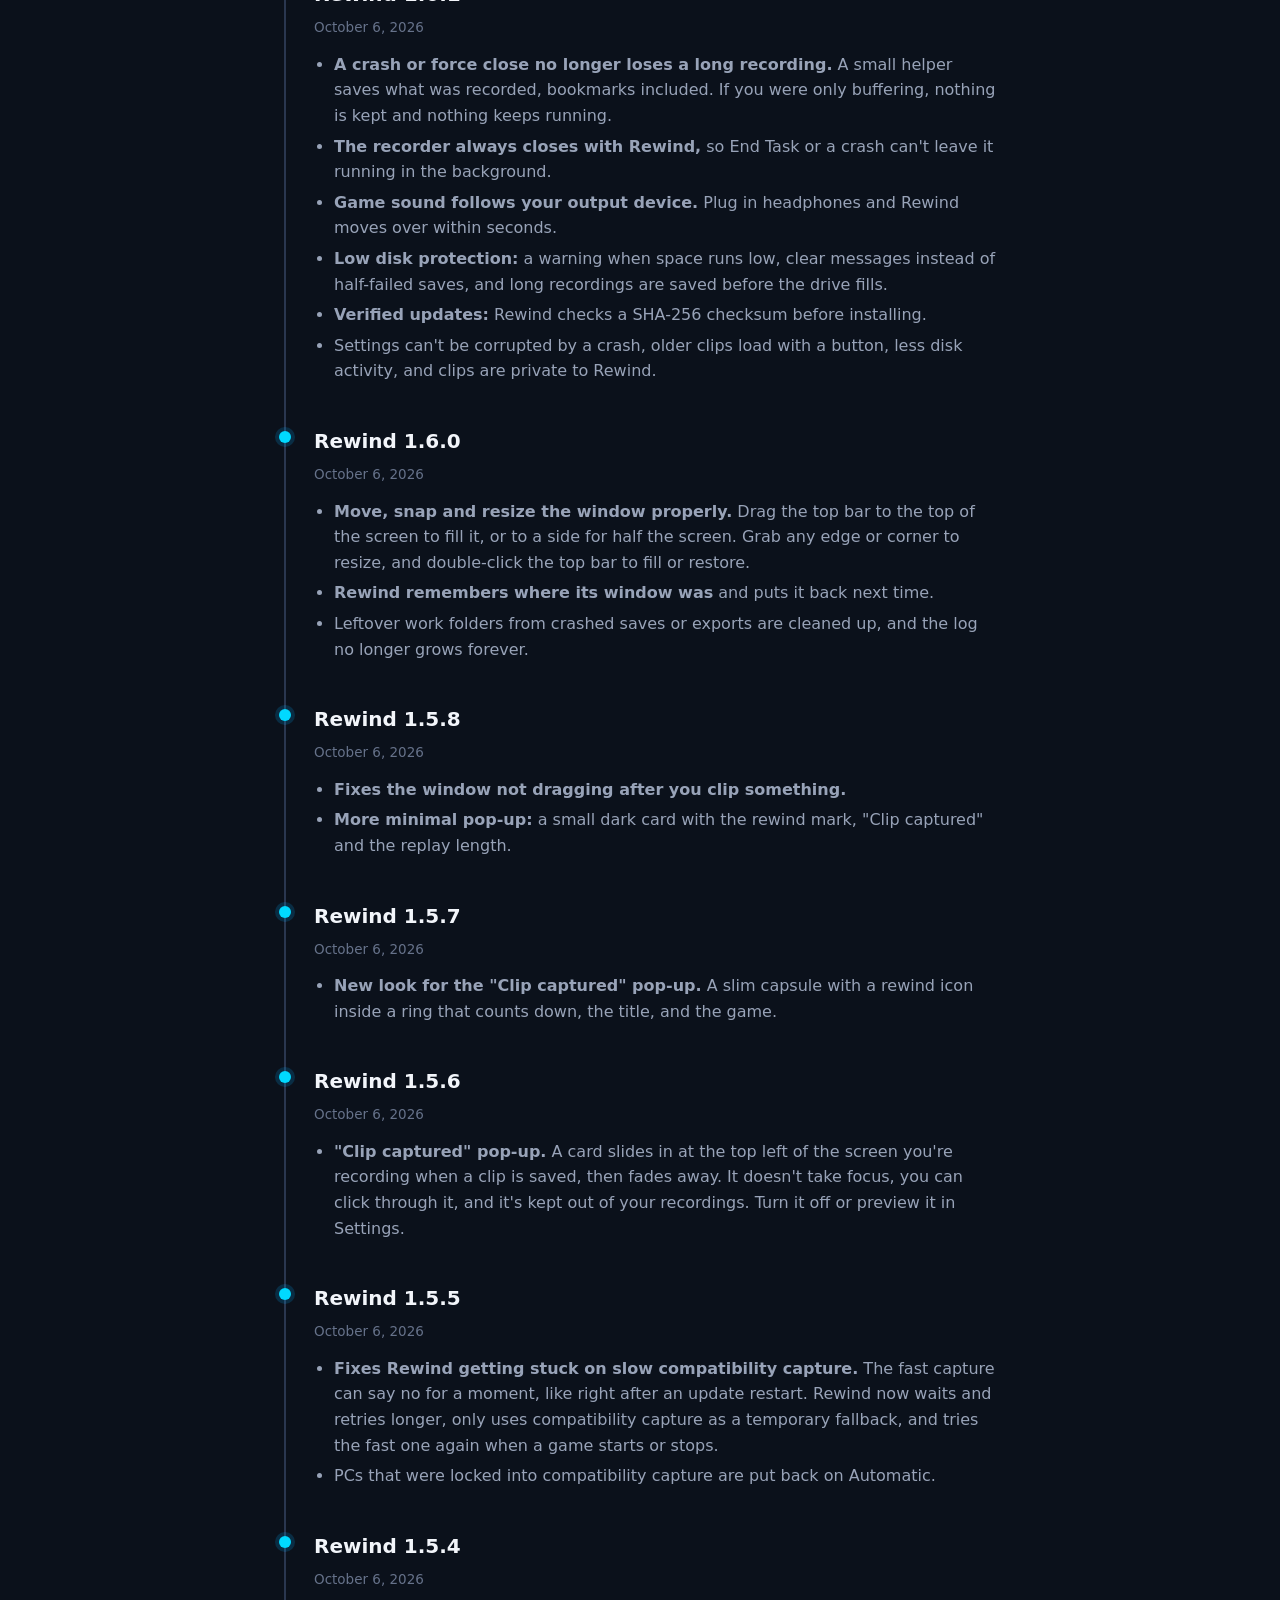
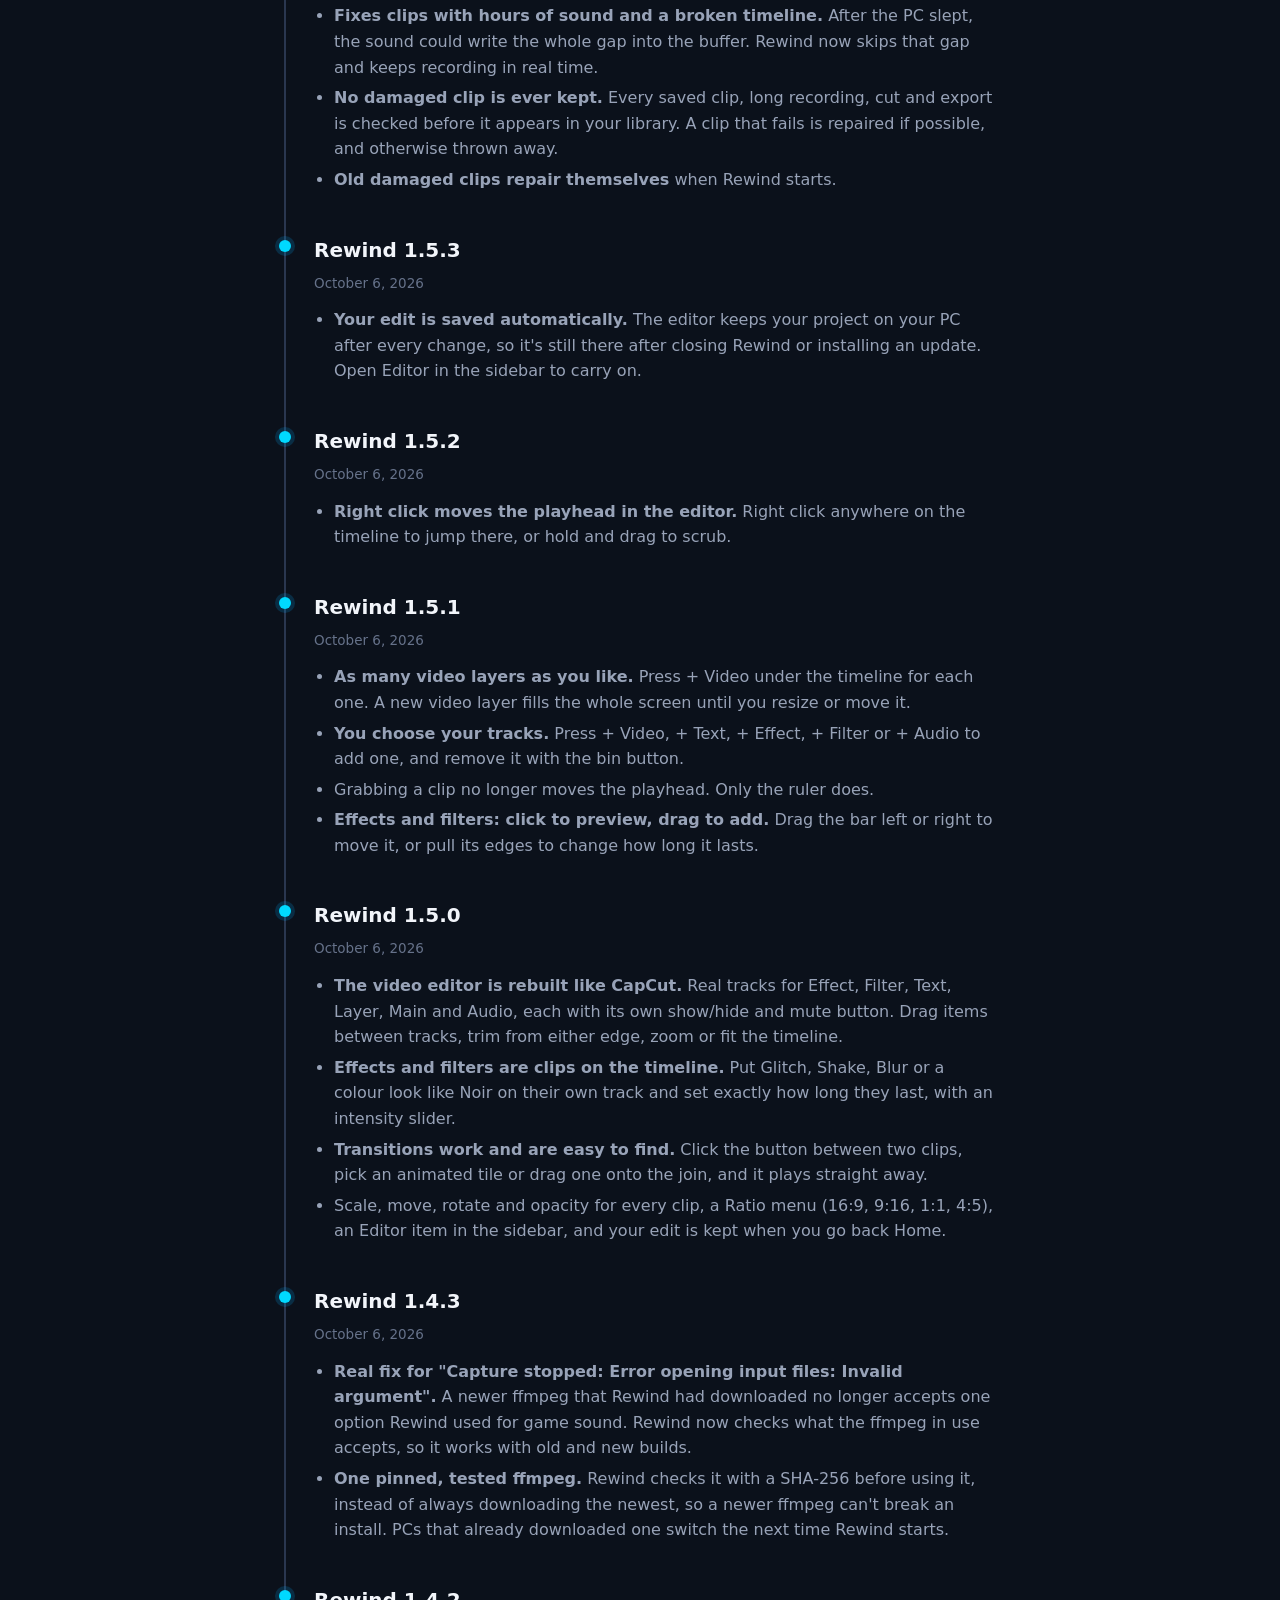
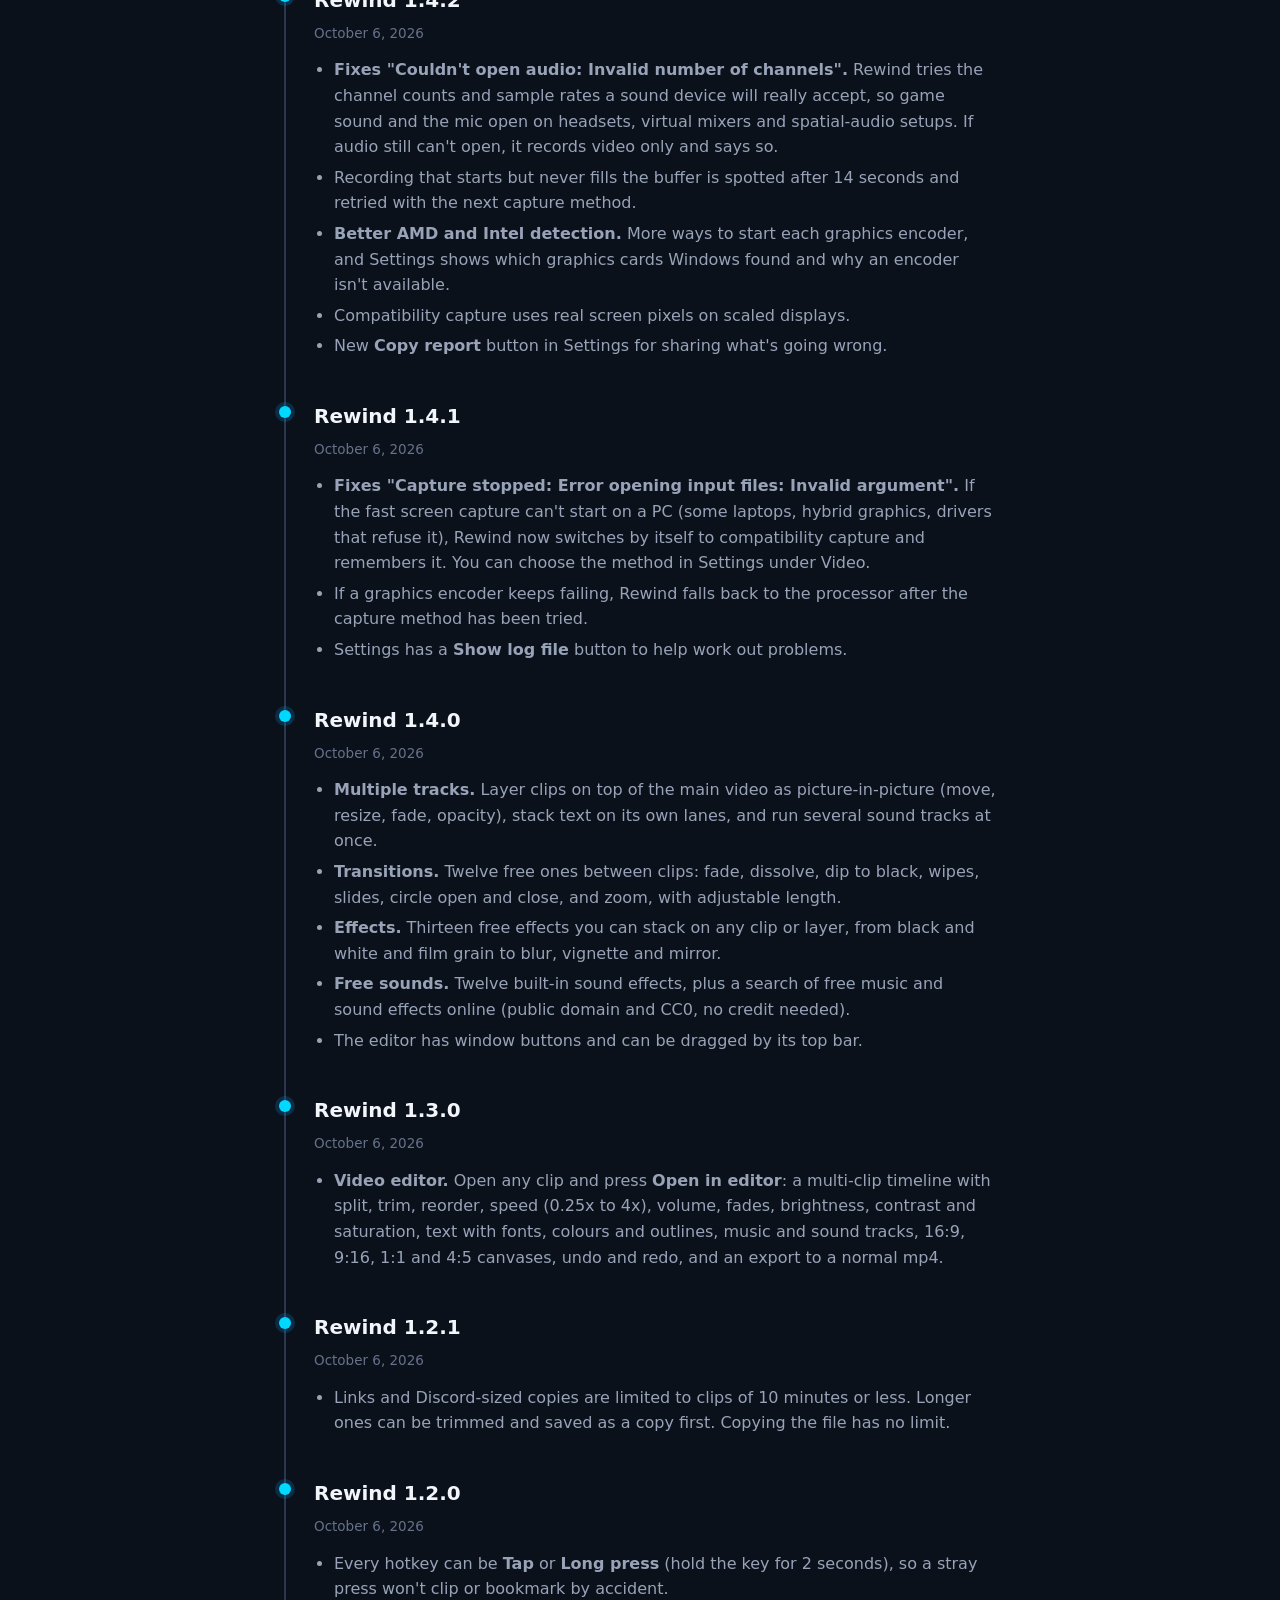
==== commit 8ffe4aa7: "Rewind v1.6.13" ====
--- a/docs/index.html
+++ b/docs/index.html
@@ -447,6 +447,15 @@
       <h2>What's new</h2>
       <p class="intro">Every release, newest first.</p>
       <div class="rel">
+        <h3>Rewind 1.6.13</h3><time>October 8, 2026</time>
+        <ul>
+          <li><b>Check clip.</b> Tells you whether a freeze is in the recording or in the player.</li>
+          <li><b>Smoother playback.</b> Plays clips with the processor instead of the graphics card's decoder.</li>
+          <li><b>Long recordings open faster,</b> with their index at the front of the file.</li>
+          <li><b>Direct game capture</b> is now the clear name for recording a game's own window.</li>
+        </ul>
+      </div>
+      <div class="rel">
         <h3>Rewind 1.6.12</h3><time>October 7, 2026</time>
         <ul>
           <li><b>Rewind steps aside for your game.</b> The recorder runs at lower CPU and graphics priority, so heavy games go first.</li>
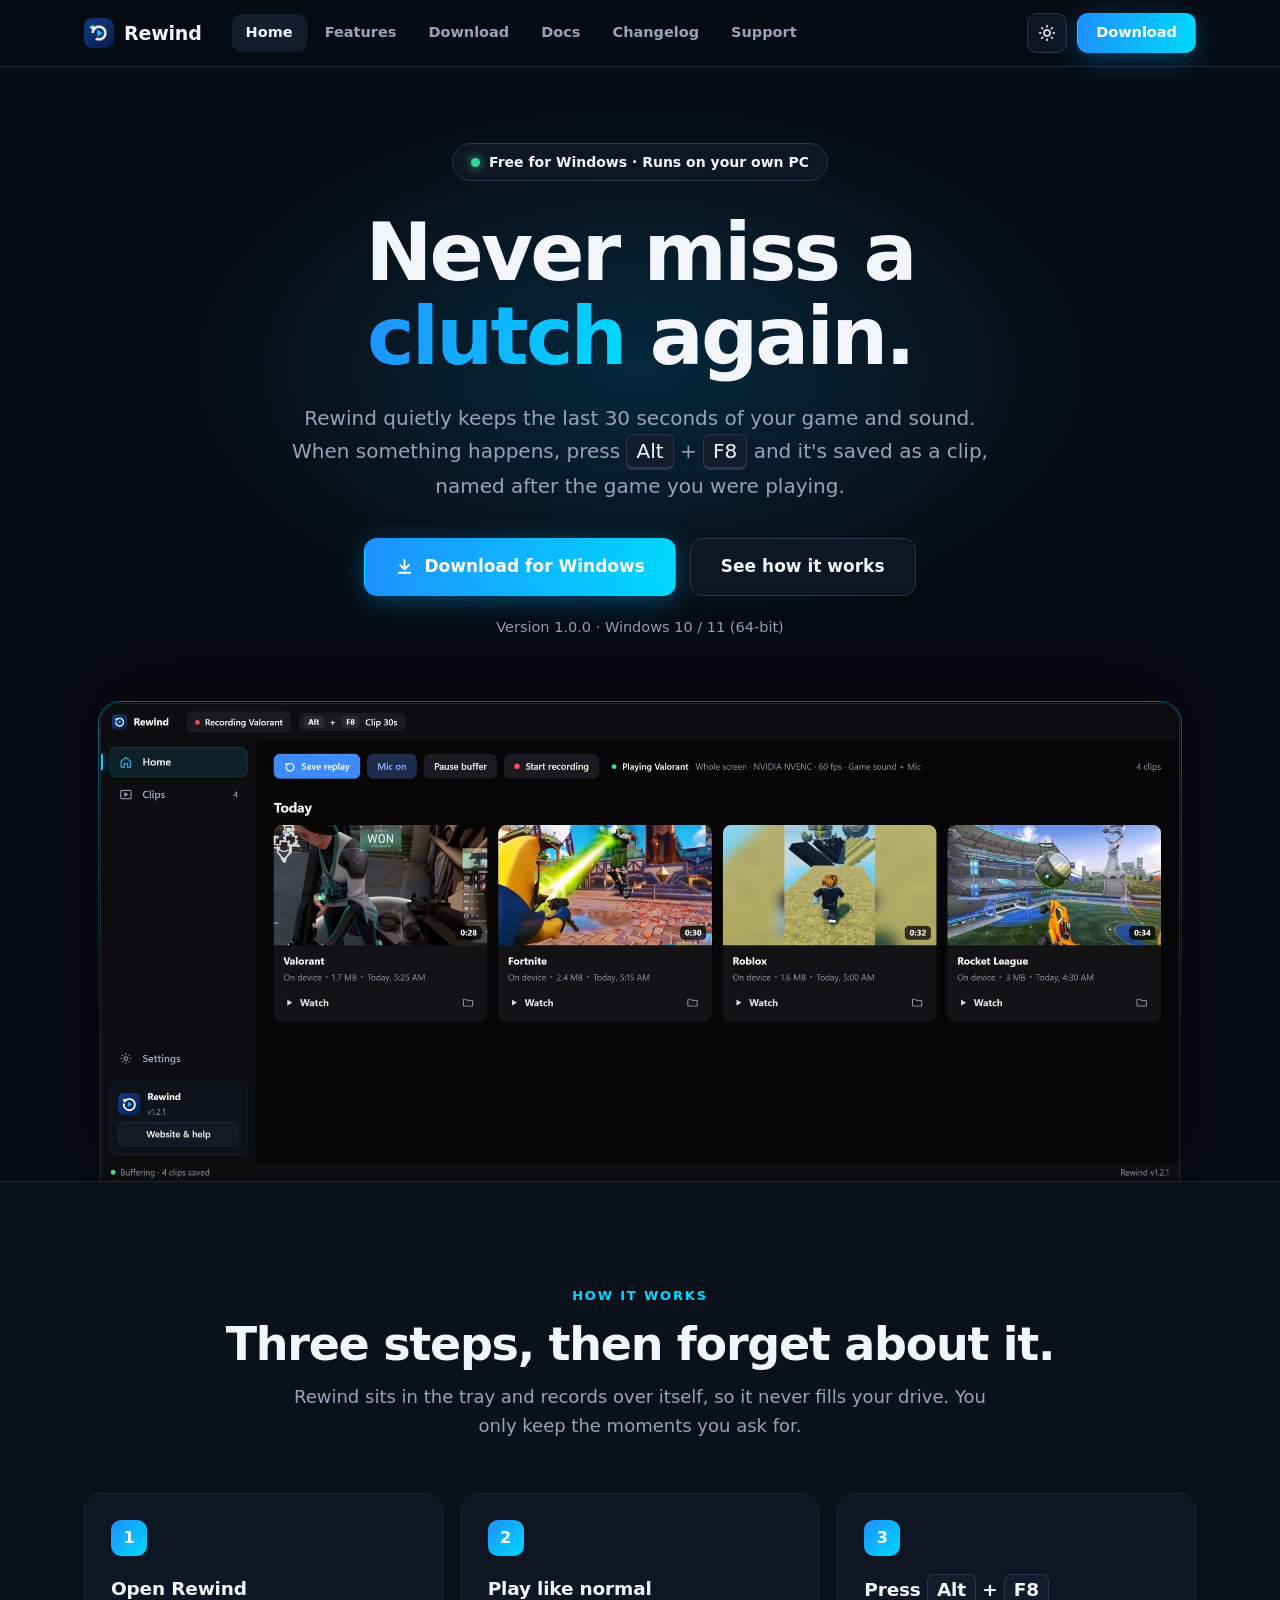
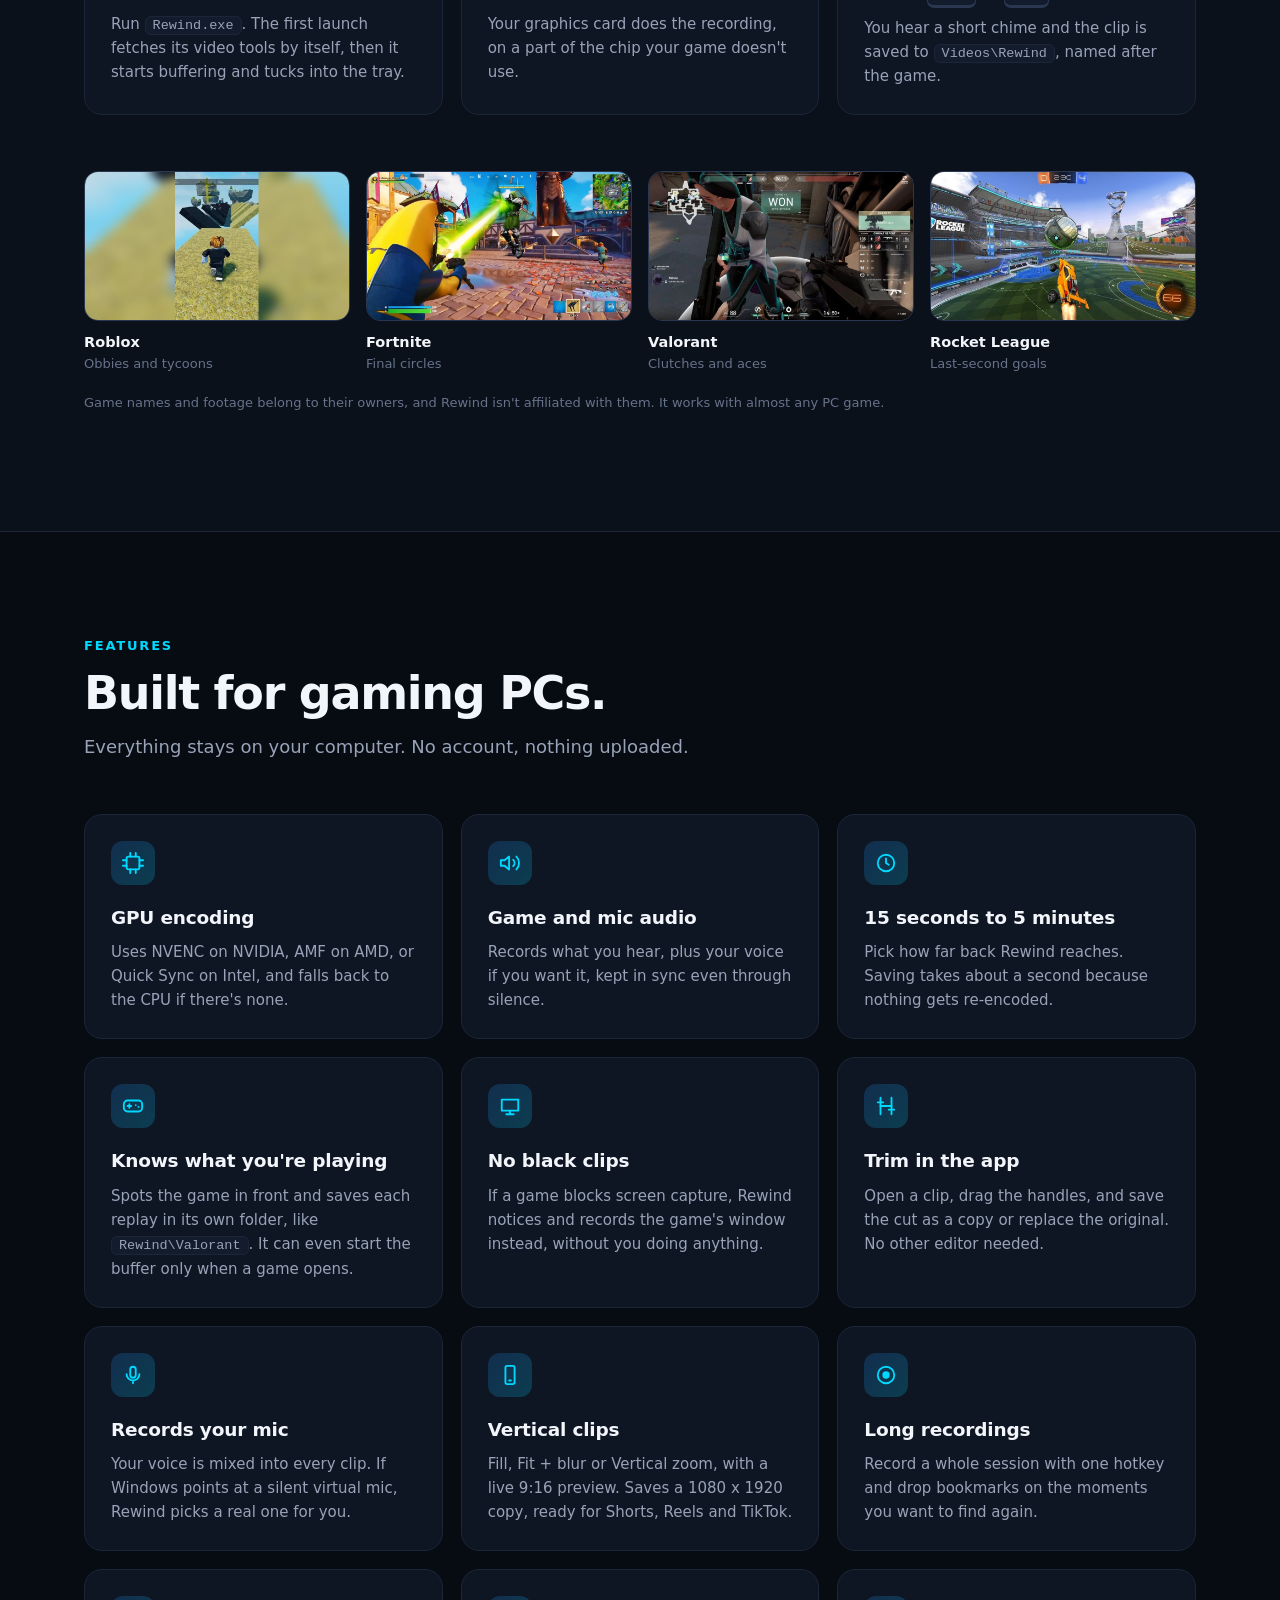
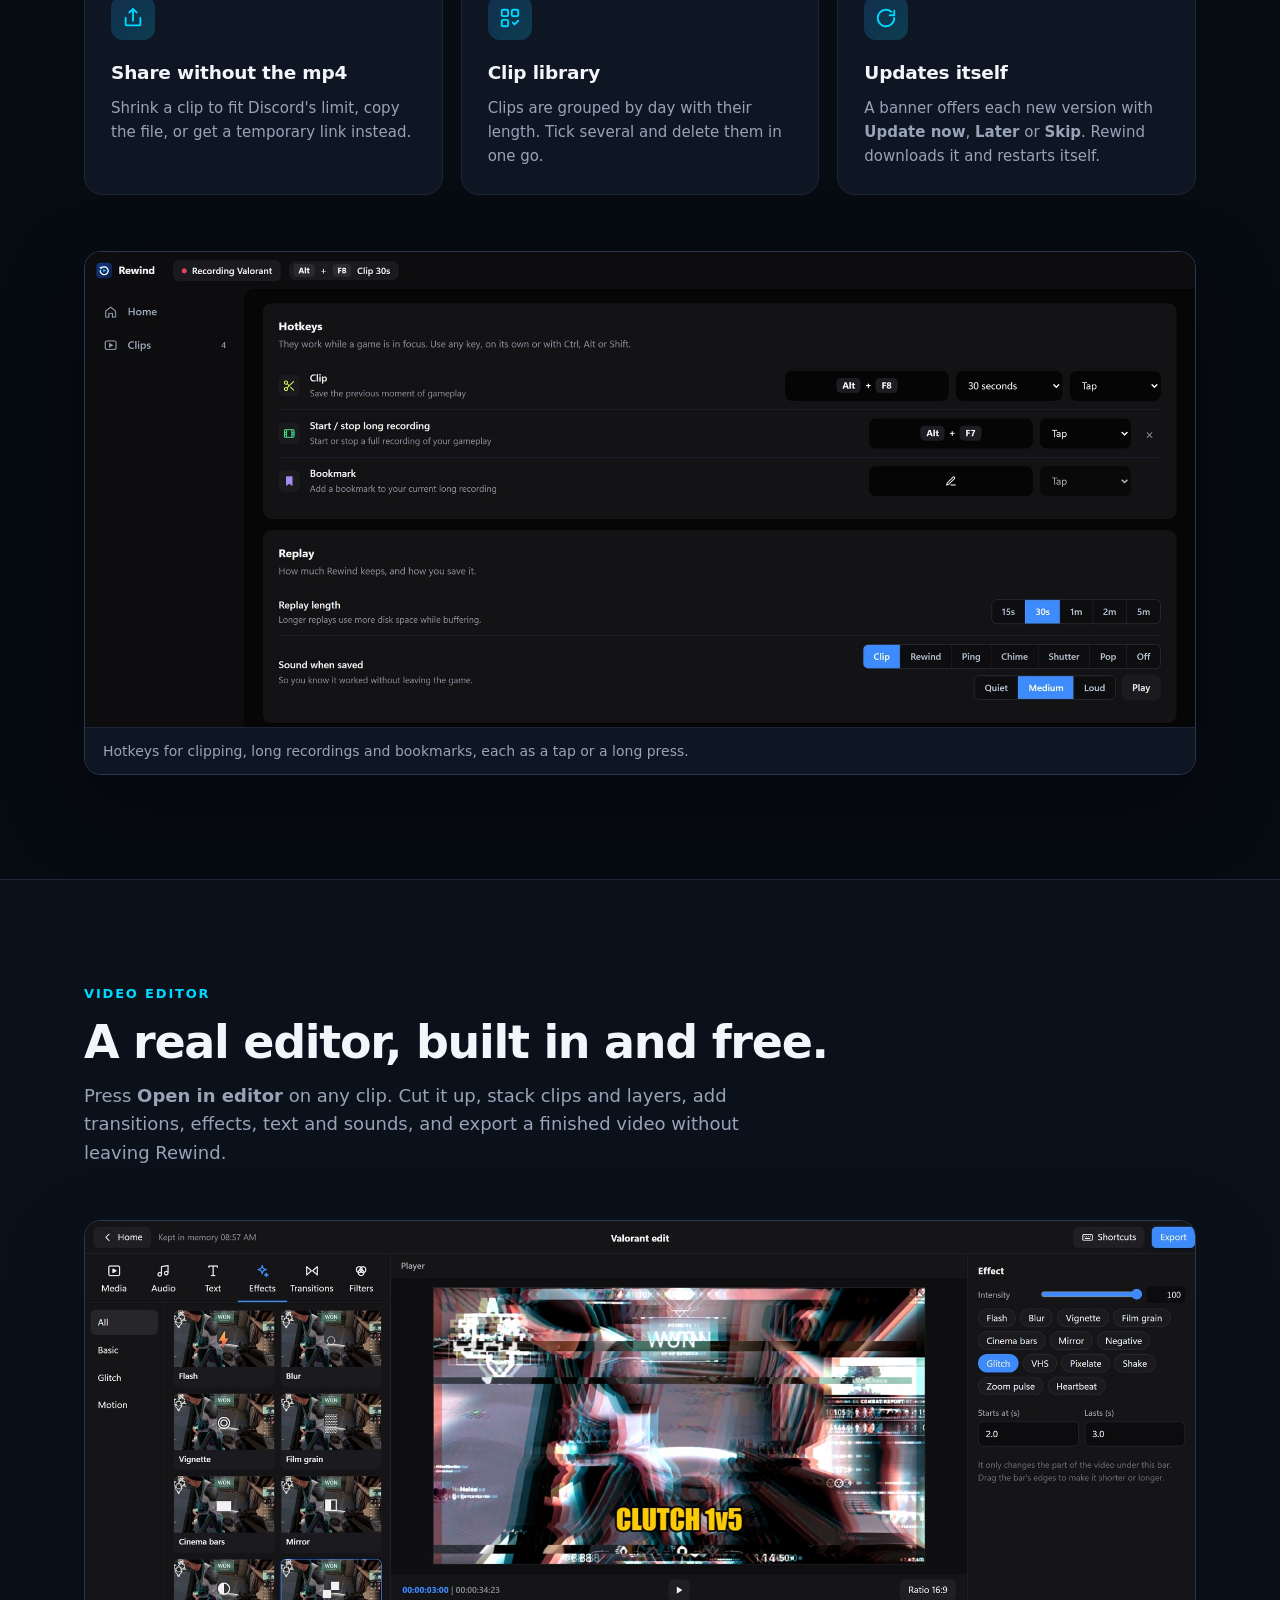
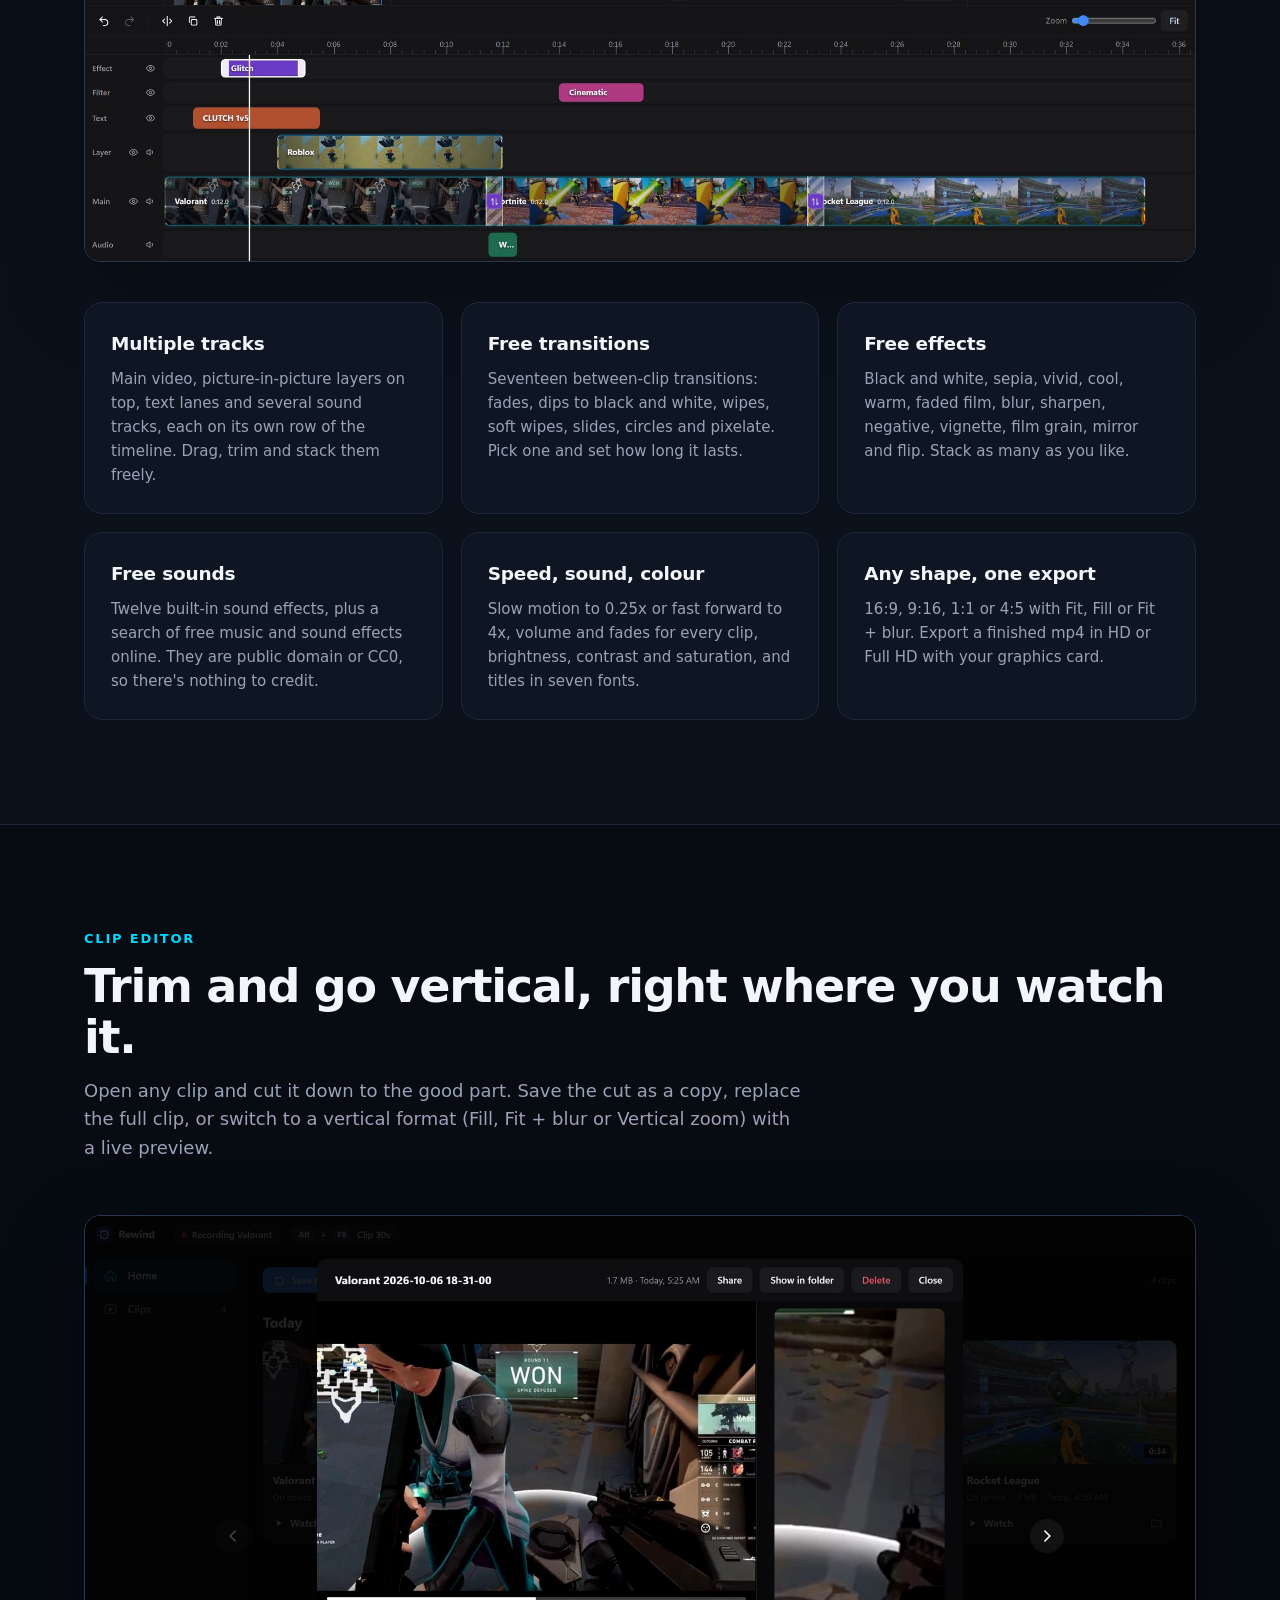
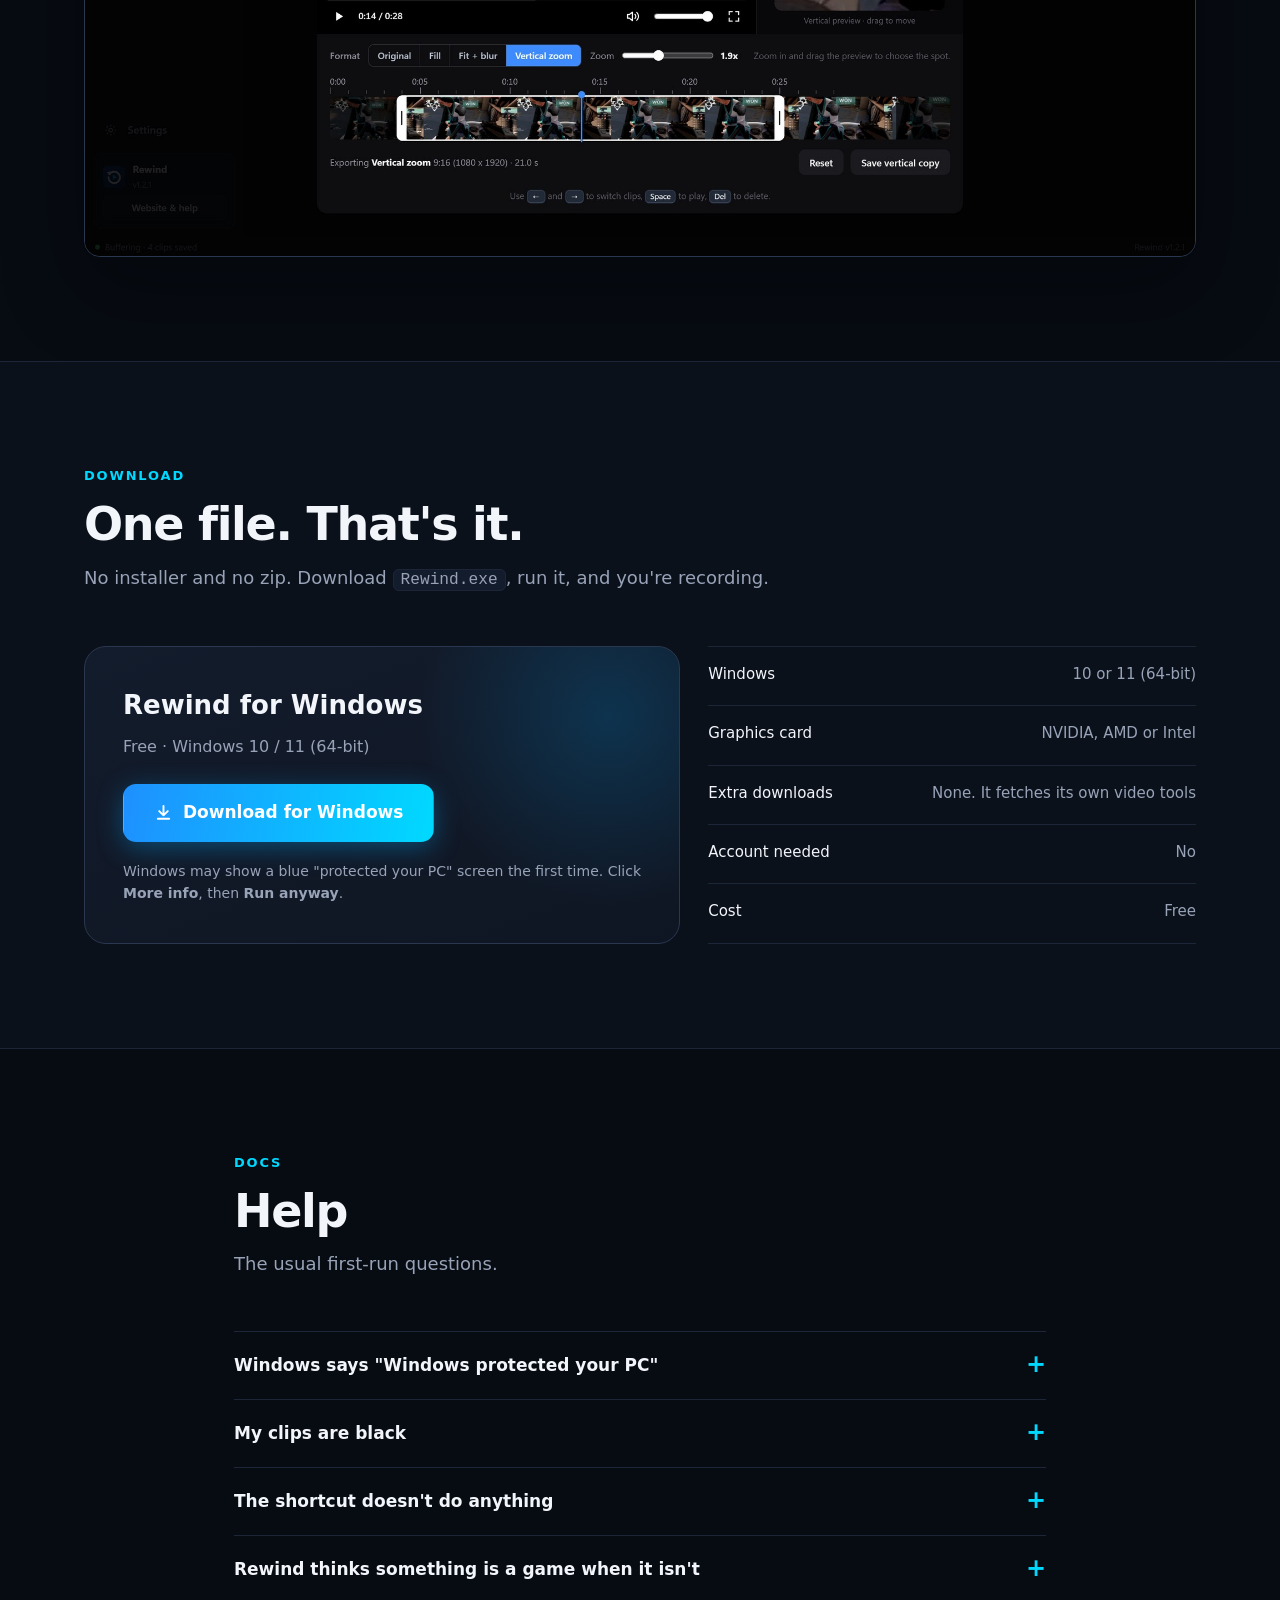
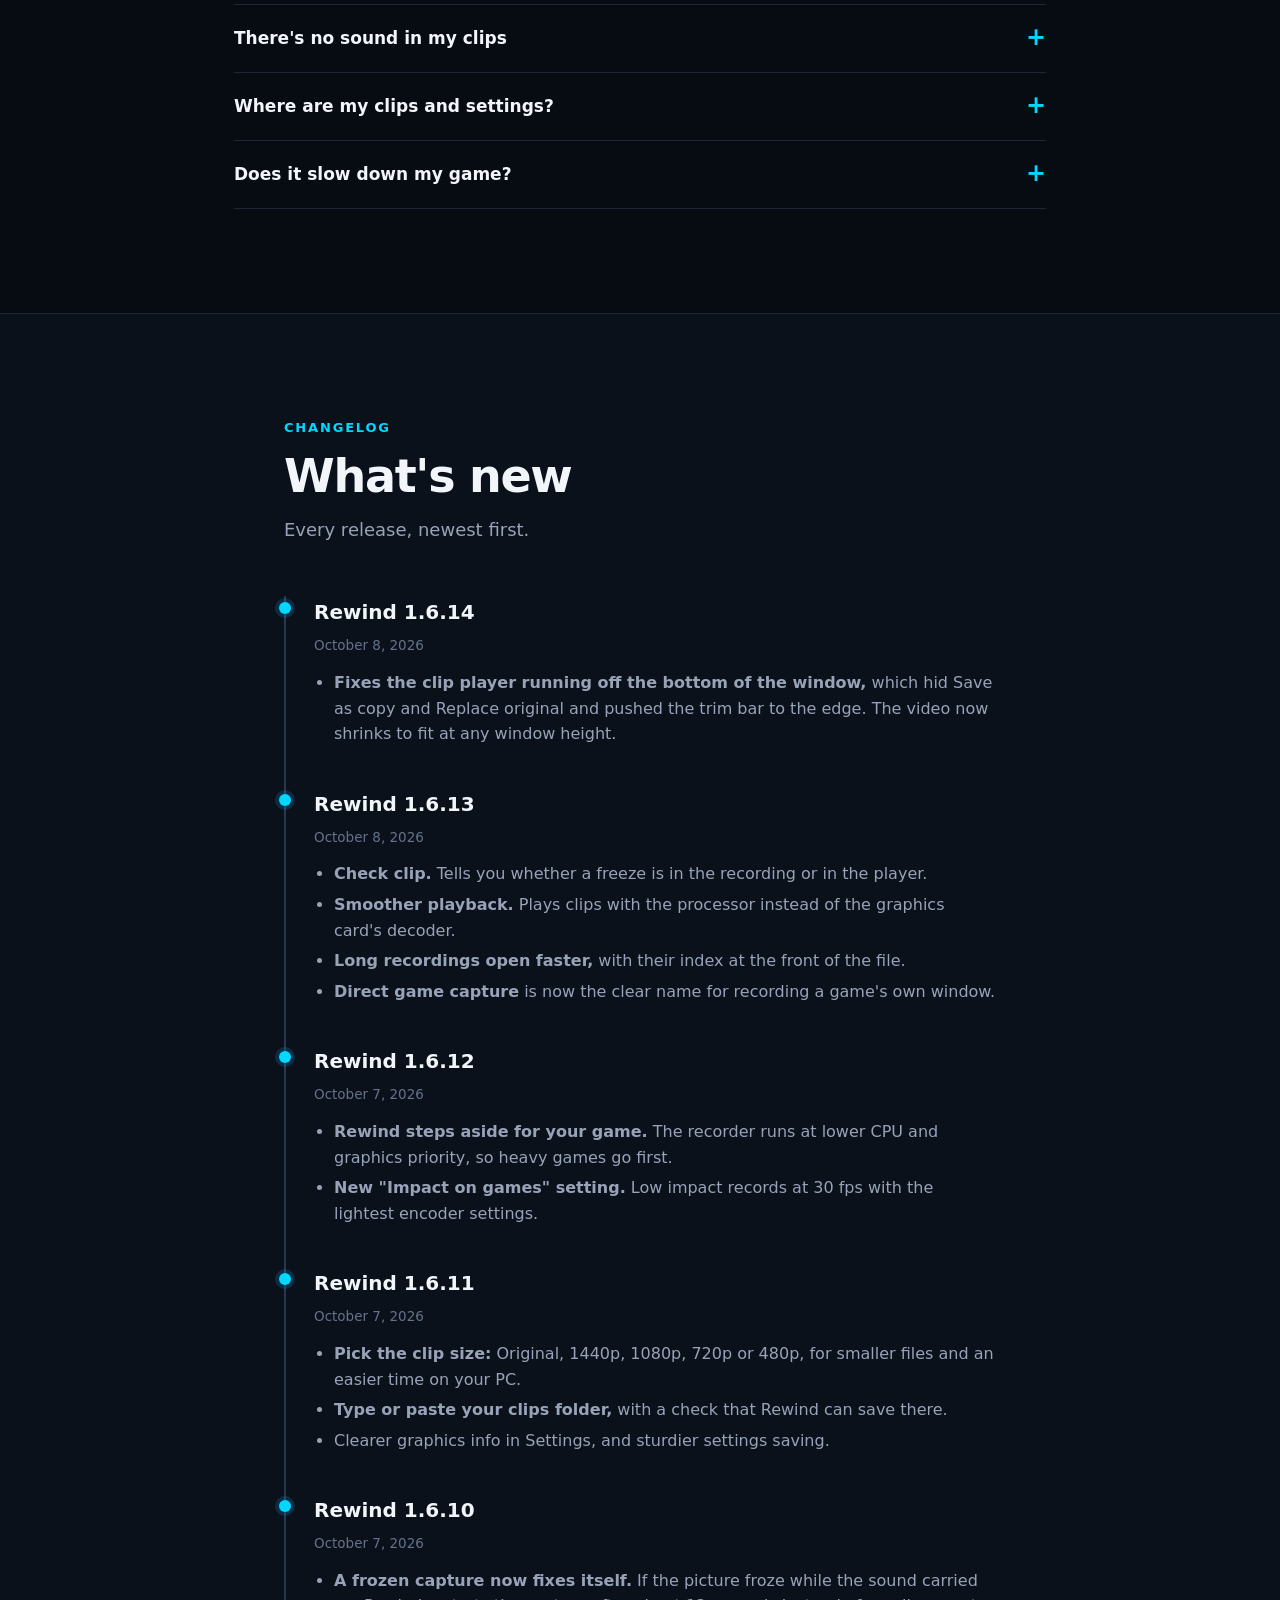
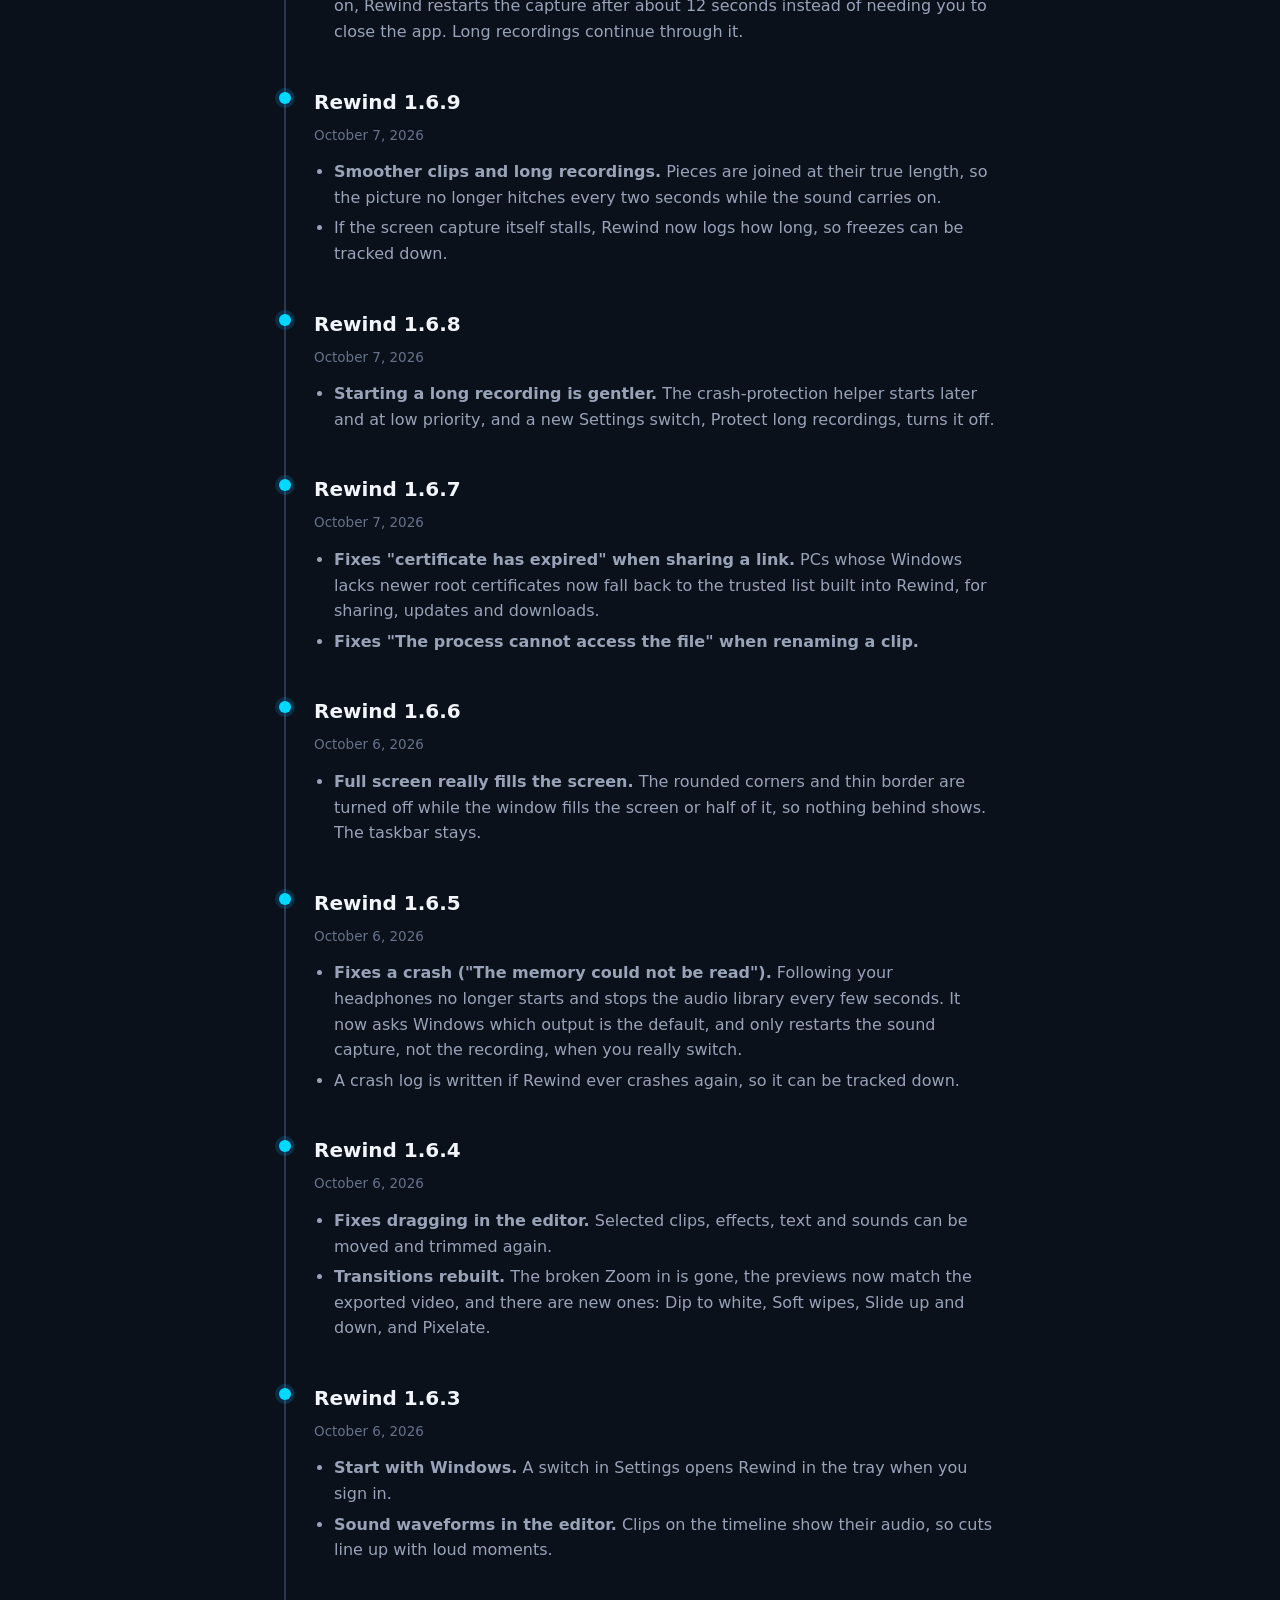
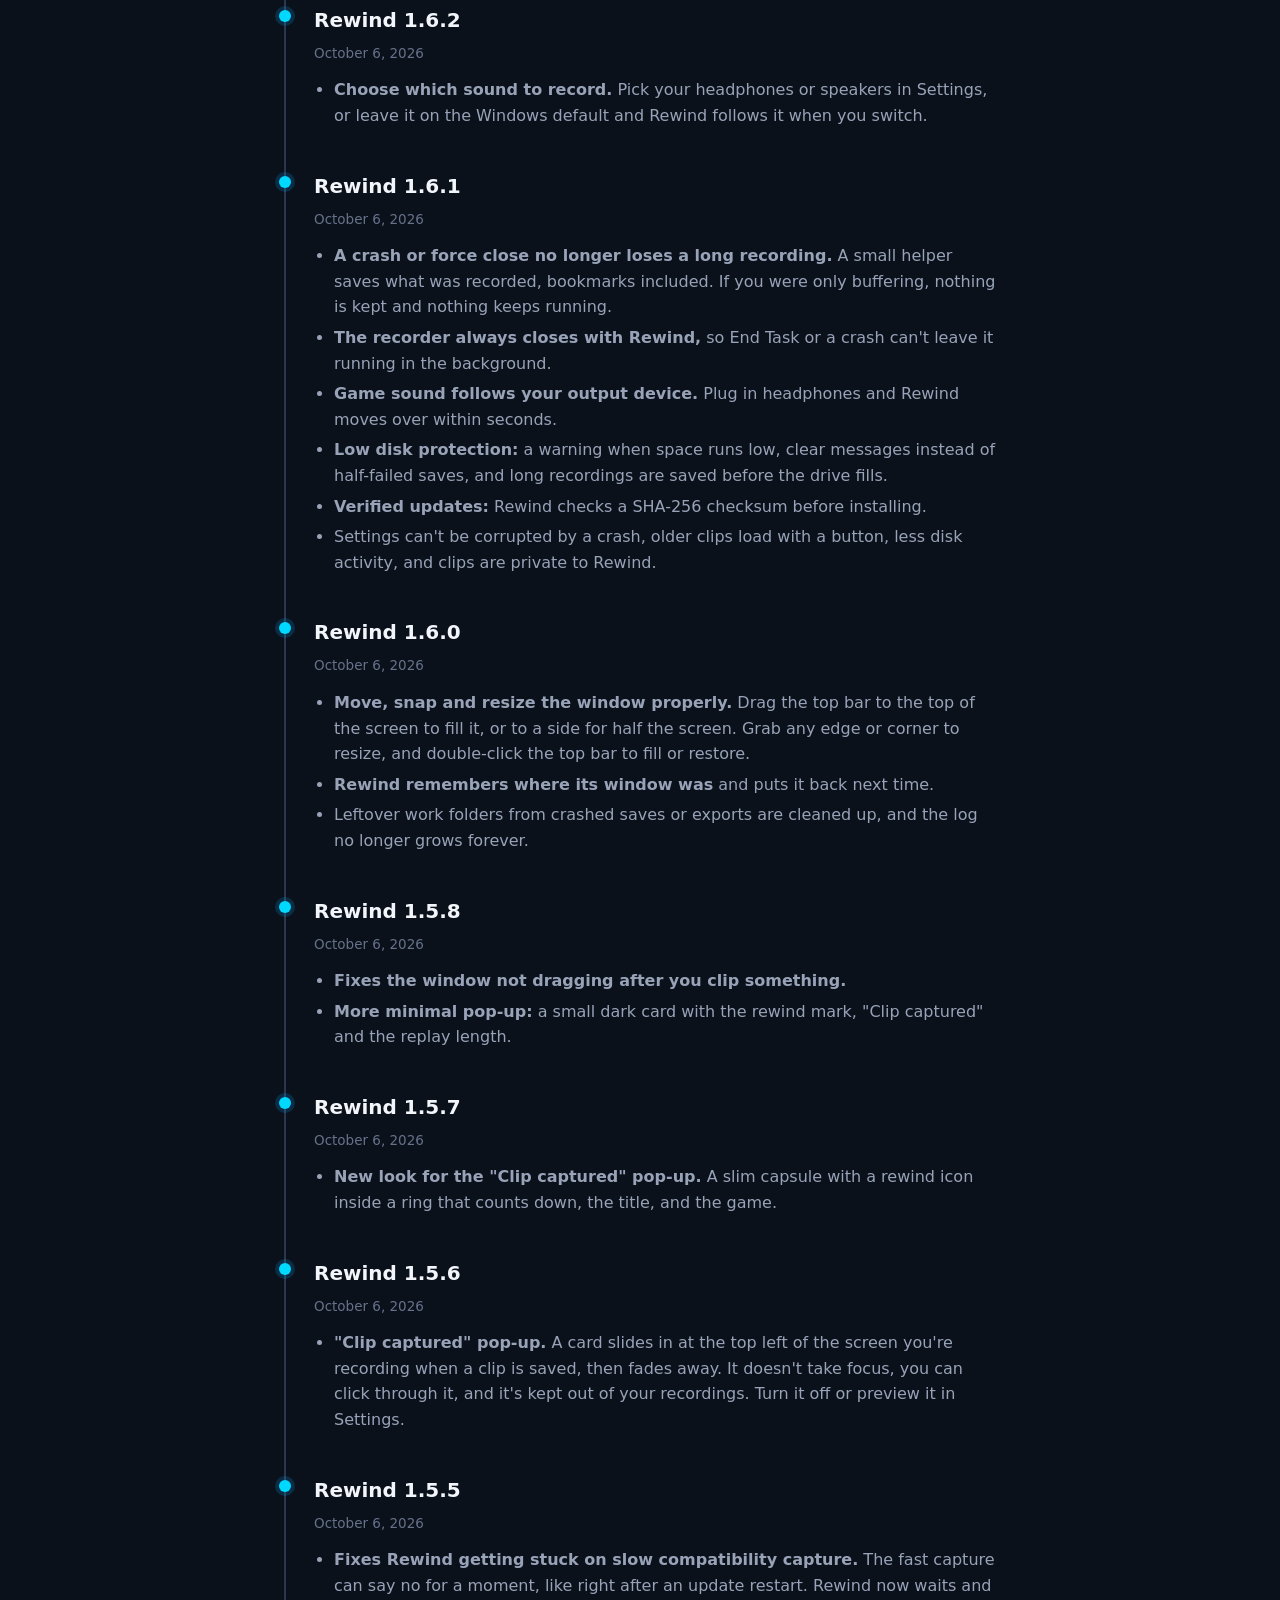
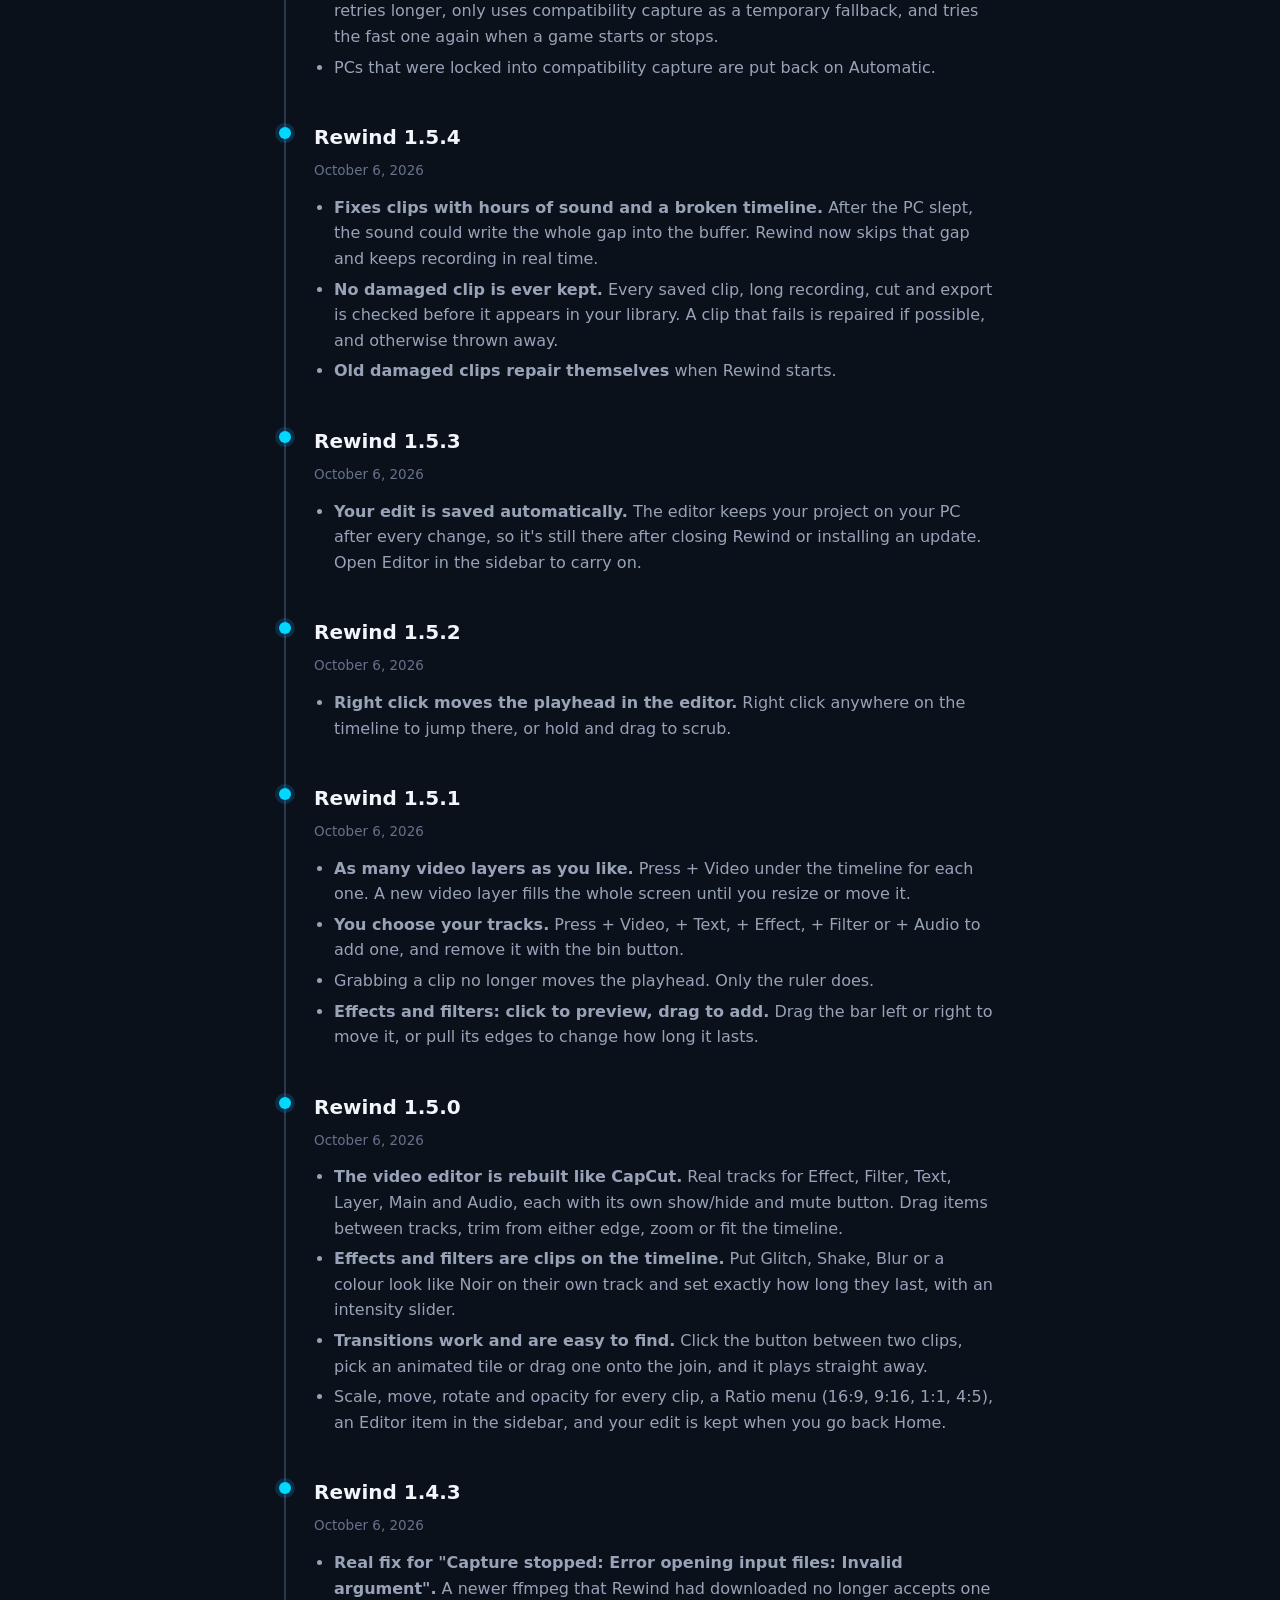
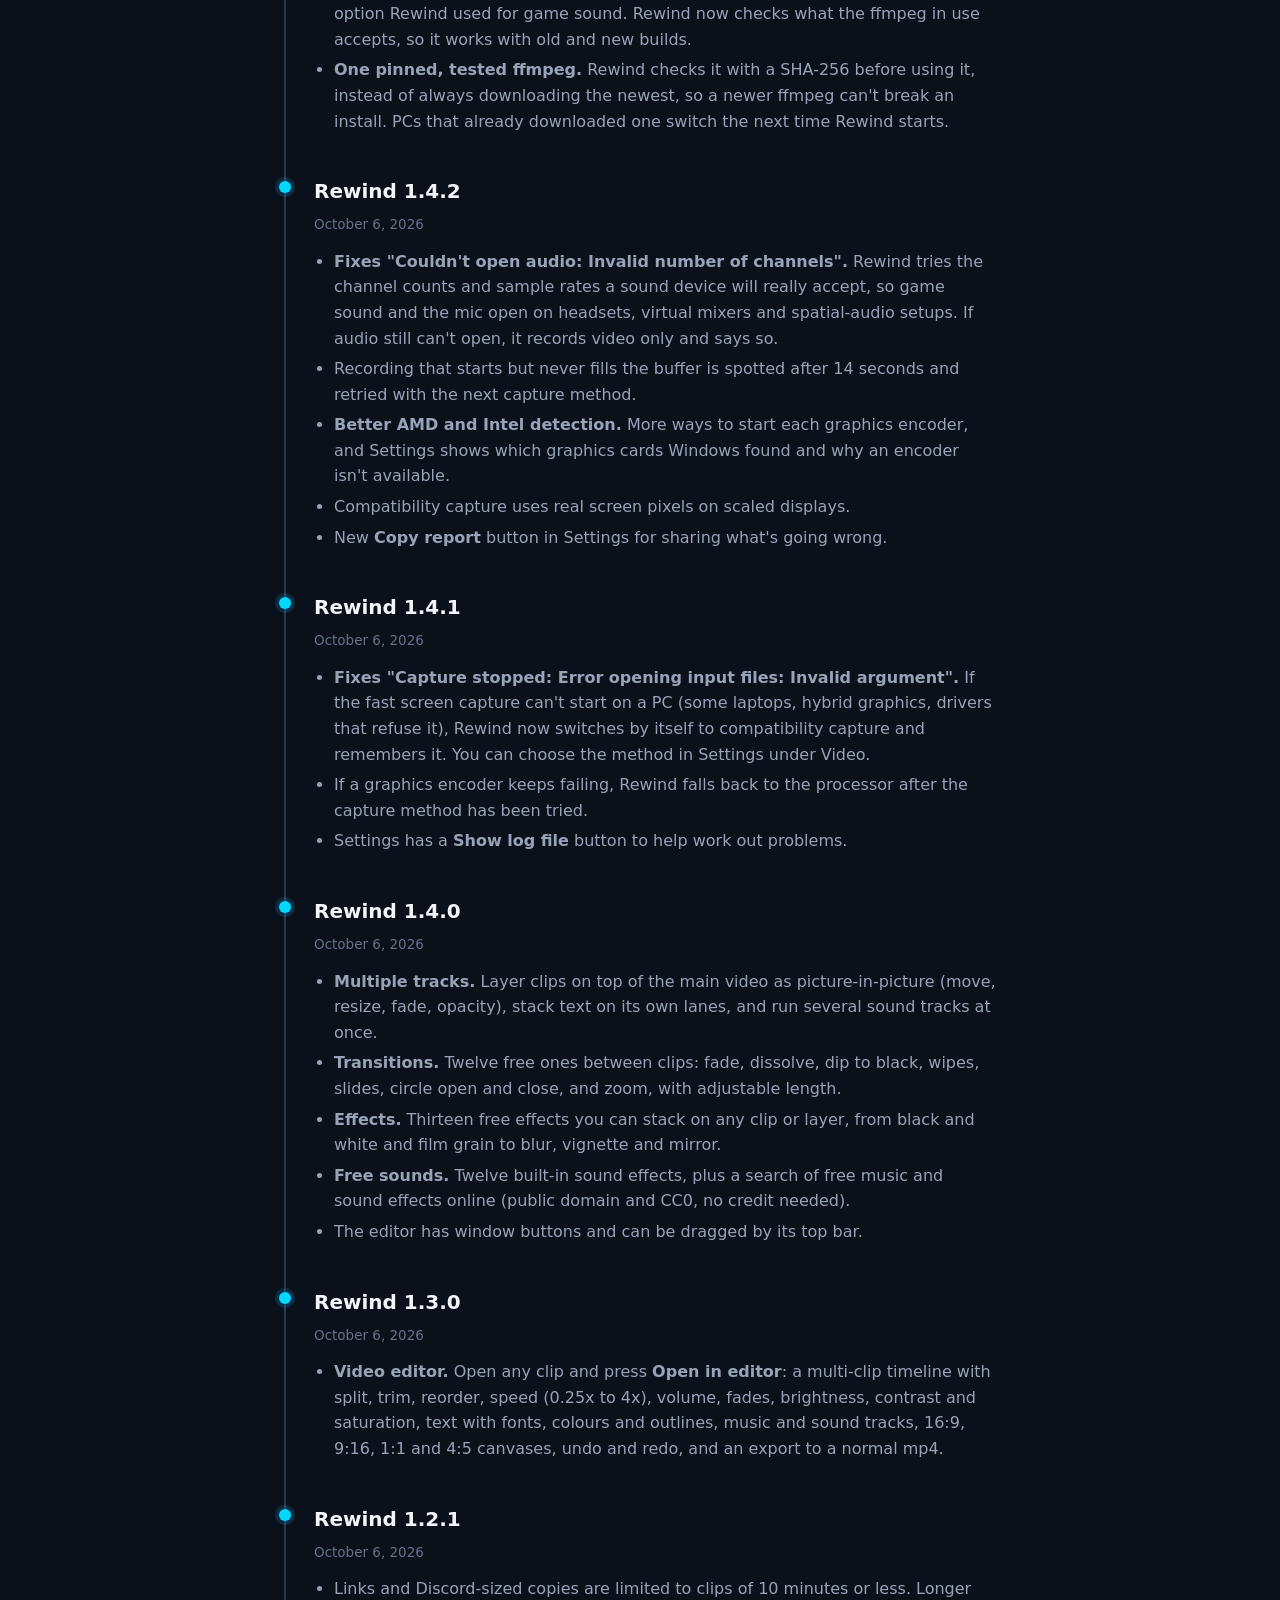
==== commit 190cd3bc: "Rewind v1.6.14" ====
--- a/docs/index.html
+++ b/docs/index.html
@@ -447,6 +447,12 @@
       <h2>What's new</h2>
       <p class="intro">Every release, newest first.</p>
       <div class="rel">
+        <h3>Rewind 1.6.14</h3><time>October 8, 2026</time>
+        <ul>
+          <li><b>Fixes the clip player running off the bottom of the window,</b> which hid Save as copy and Replace original and pushed the trim bar to the edge. The video now shrinks to fit at any window height.</li>
+        </ul>
+      </div>
+      <div class="rel">
         <h3>Rewind 1.6.13</h3><time>October 8, 2026</time>
         <ul>
           <li><b>Check clip.</b> Tells you whether a freeze is in the recording or in the player.</li>
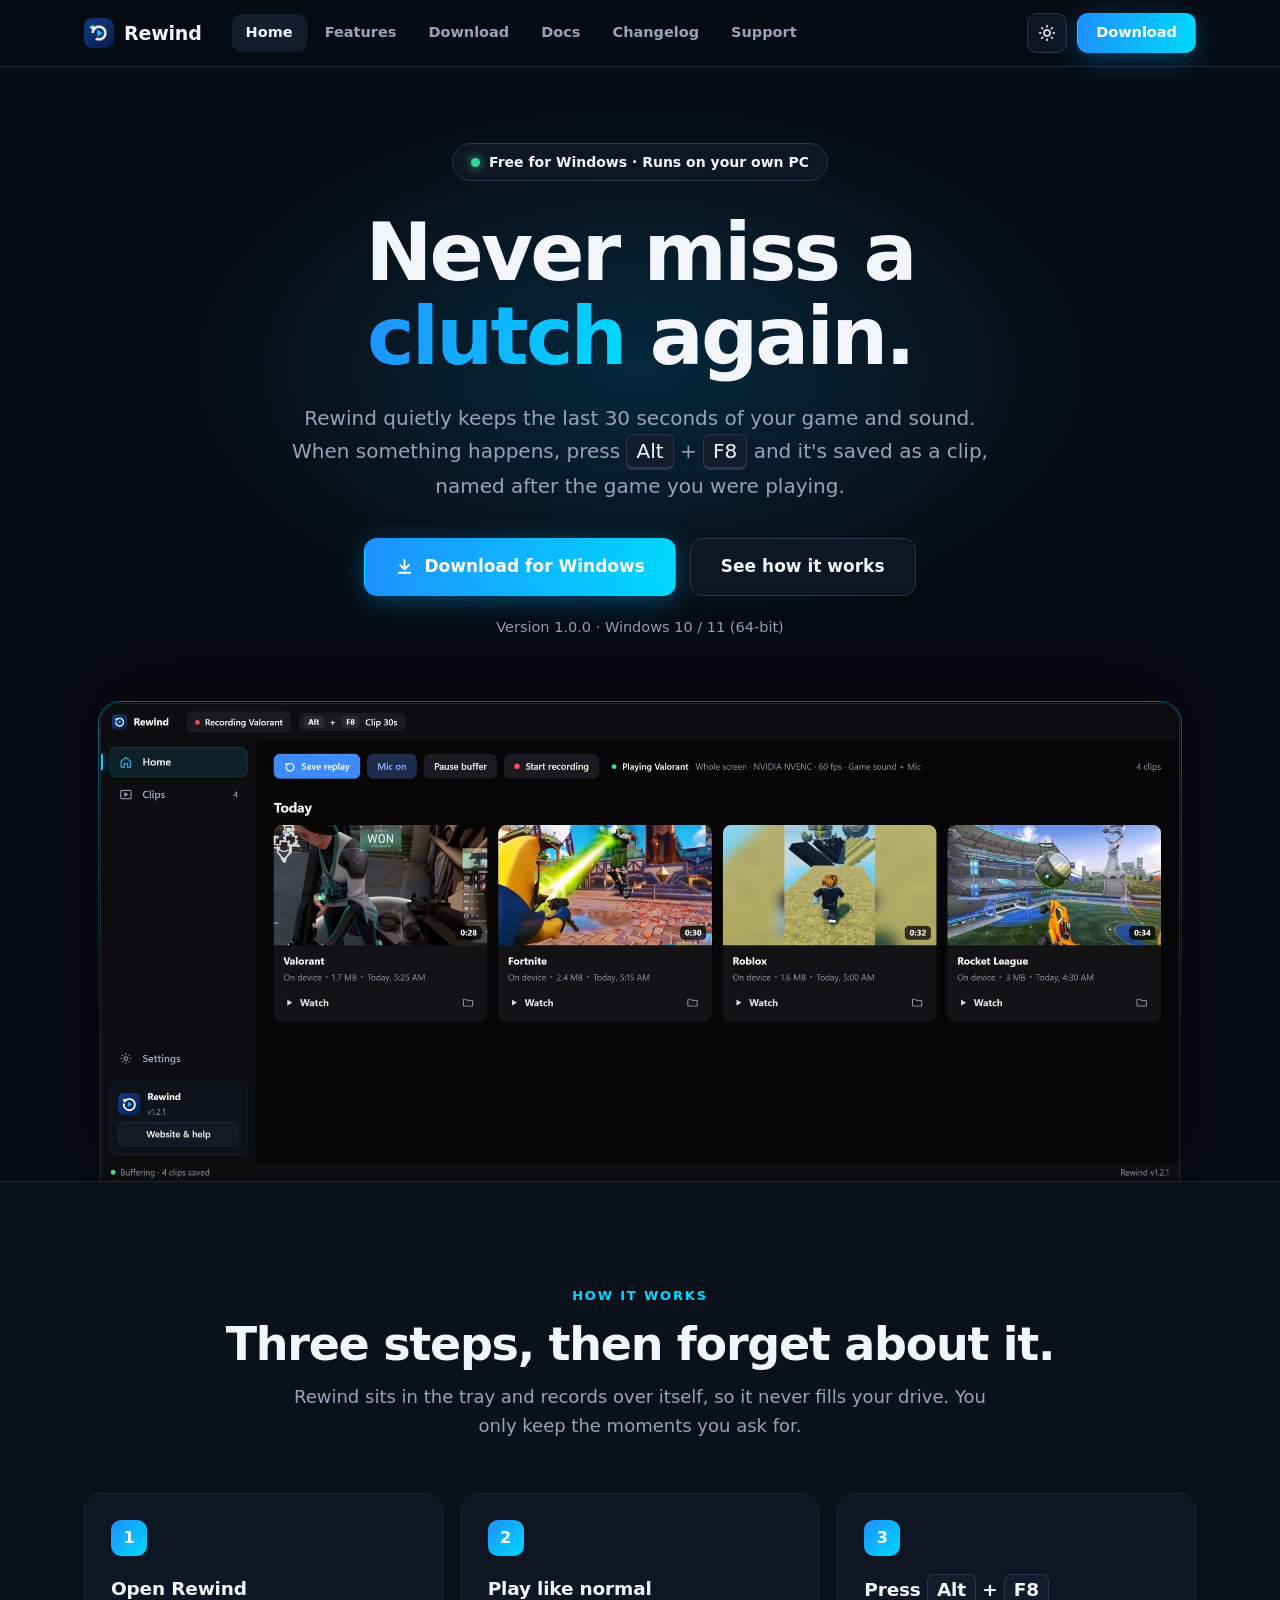
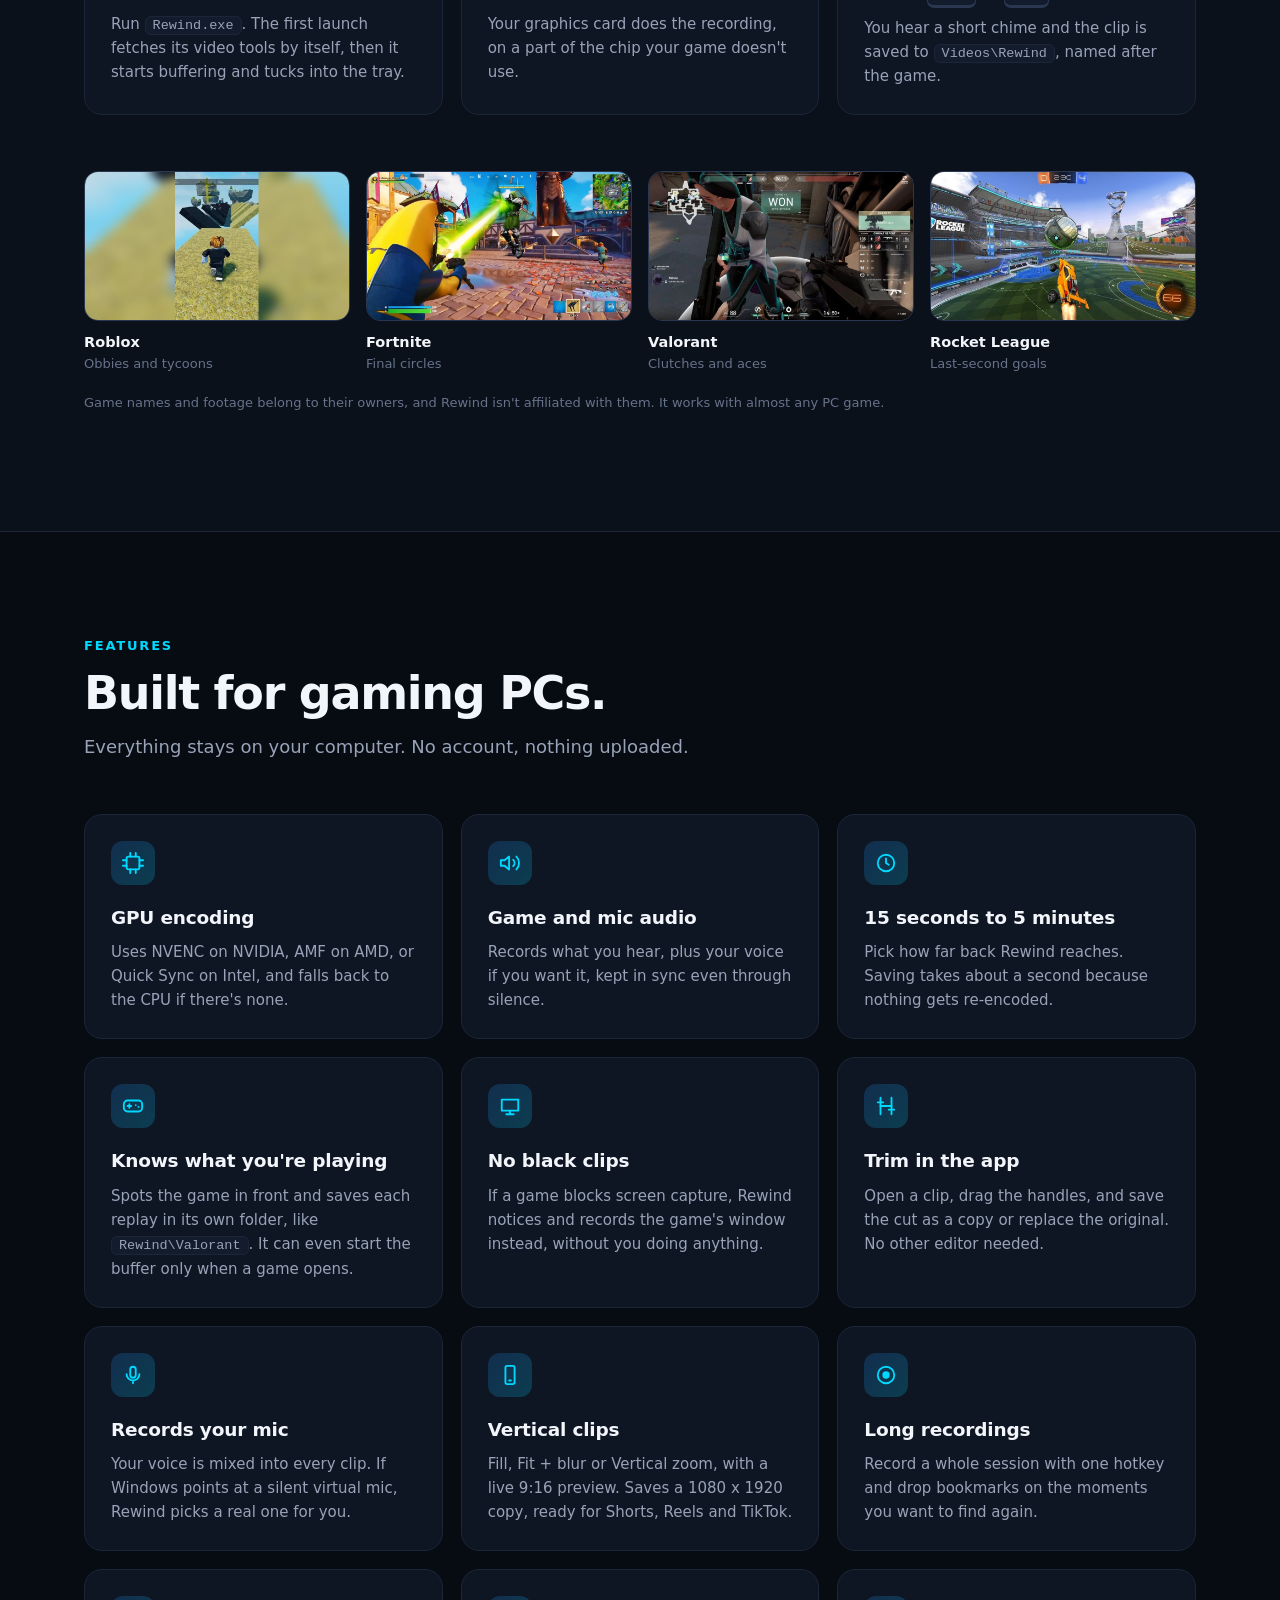
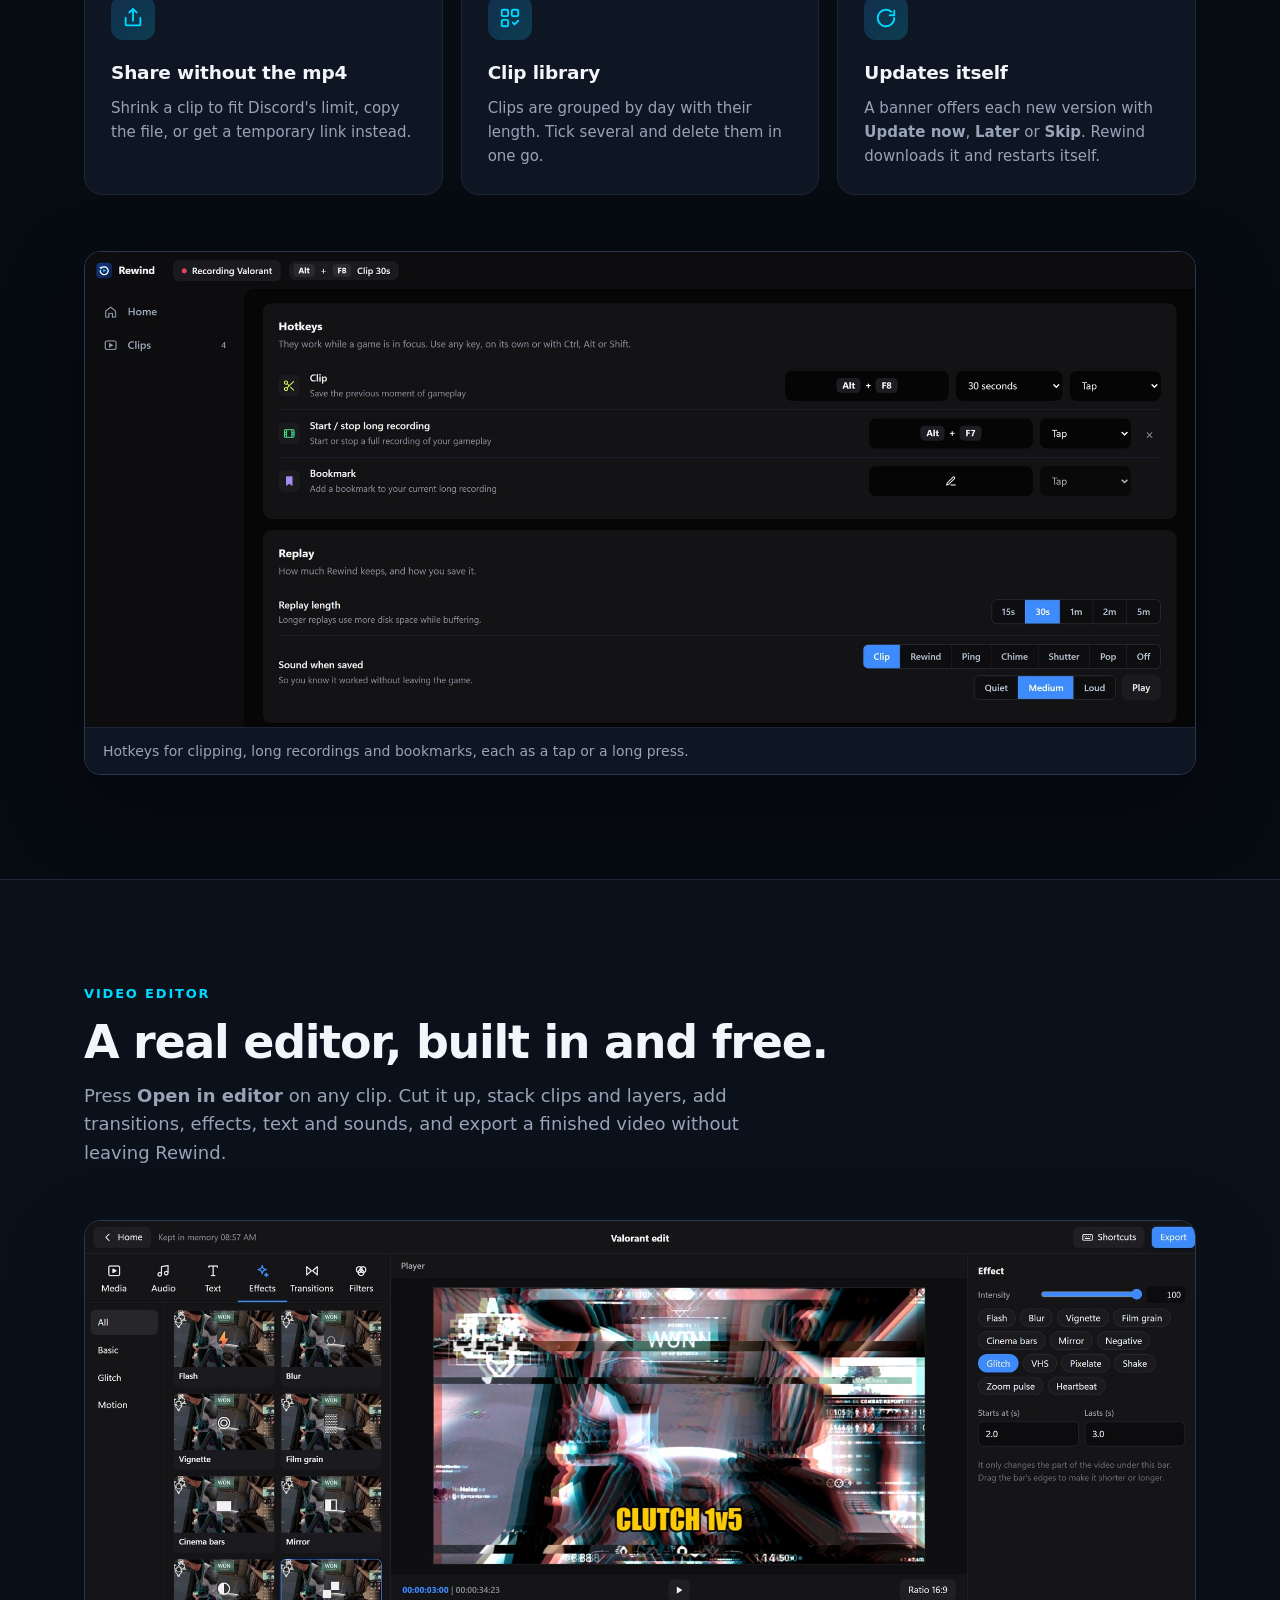
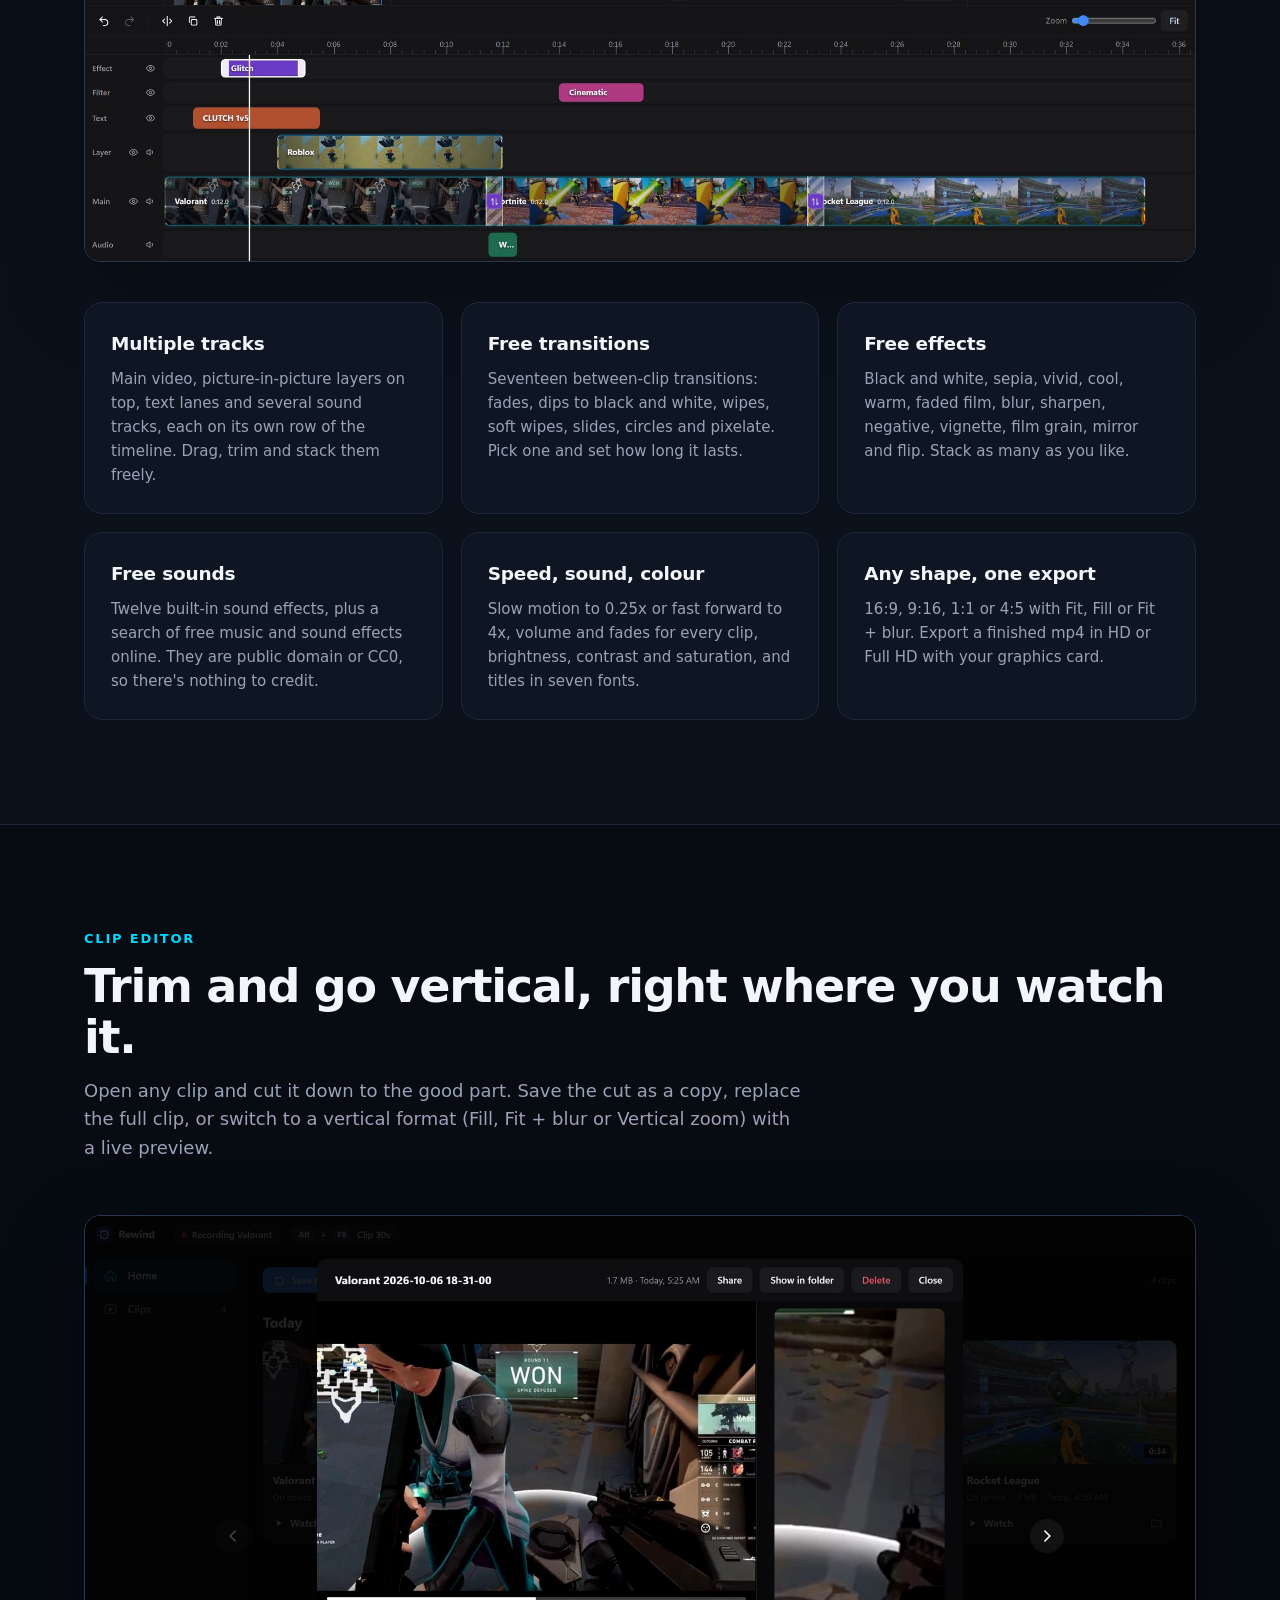
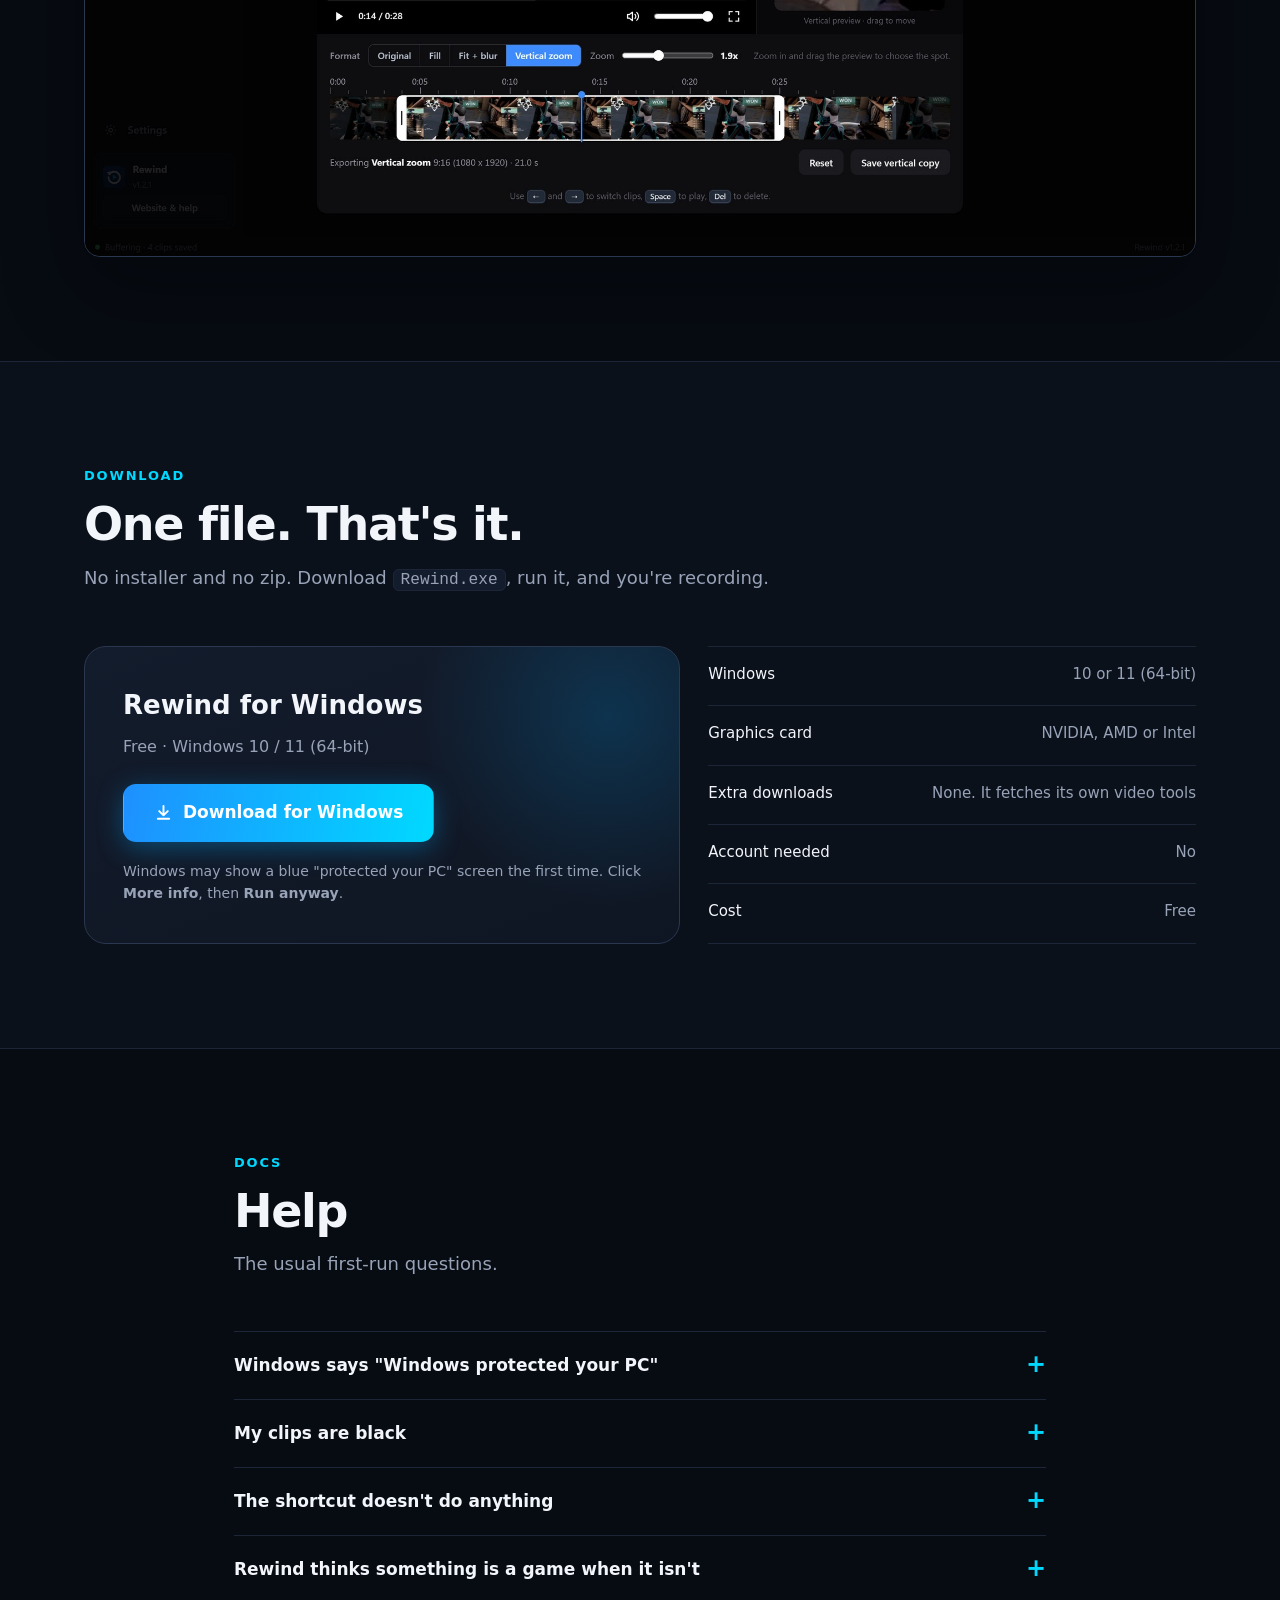
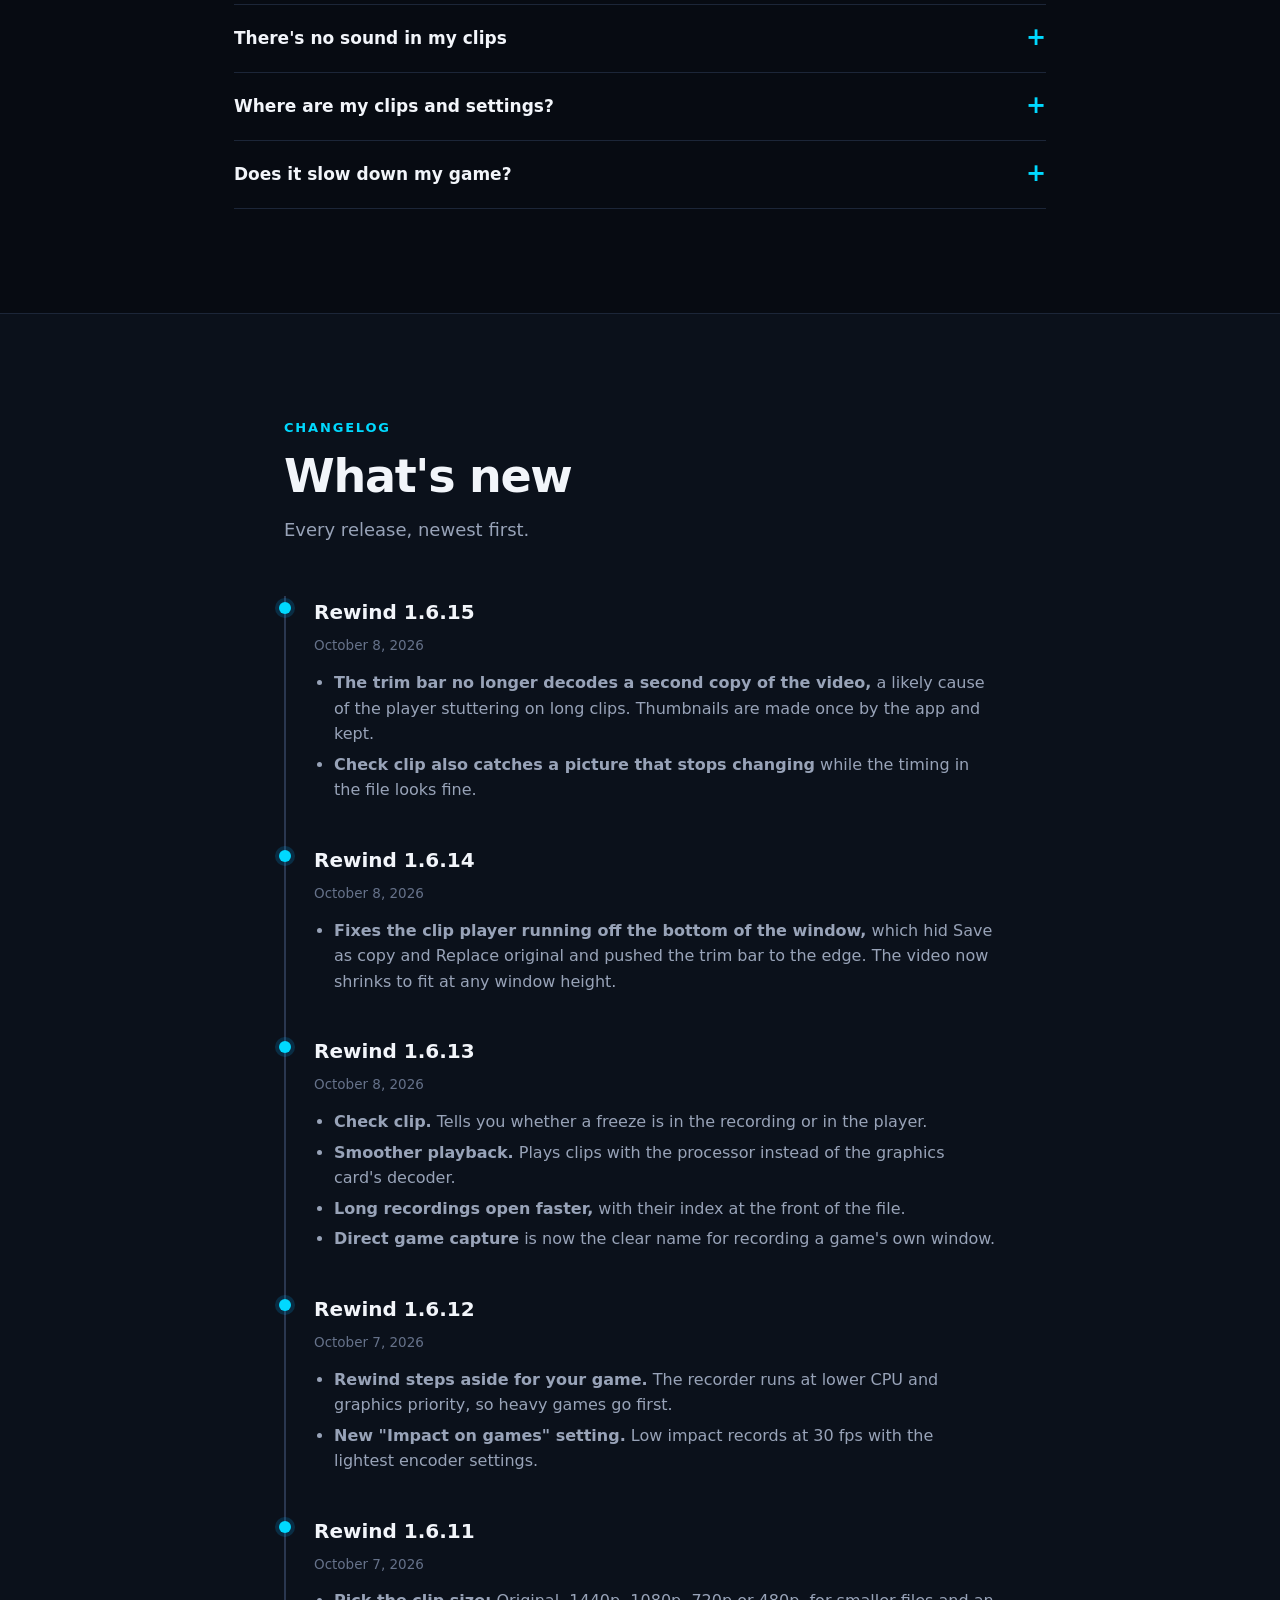
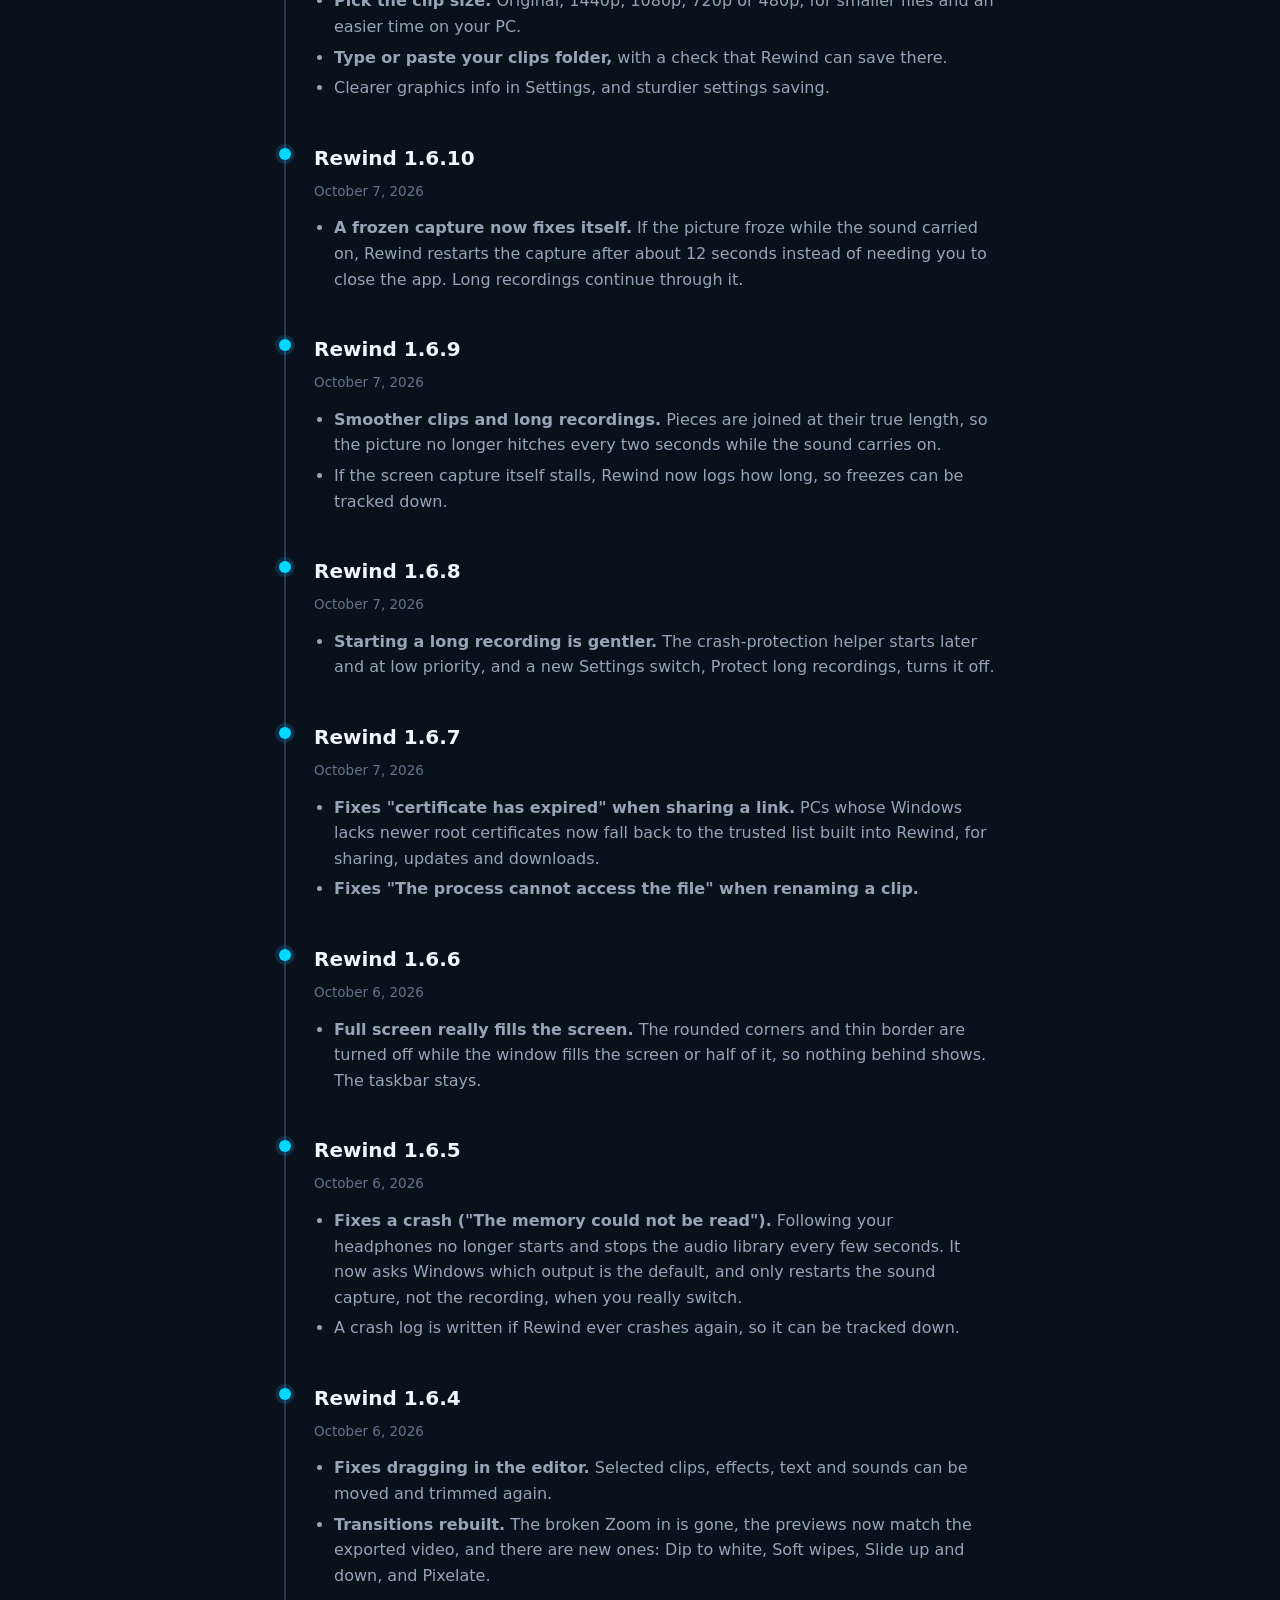
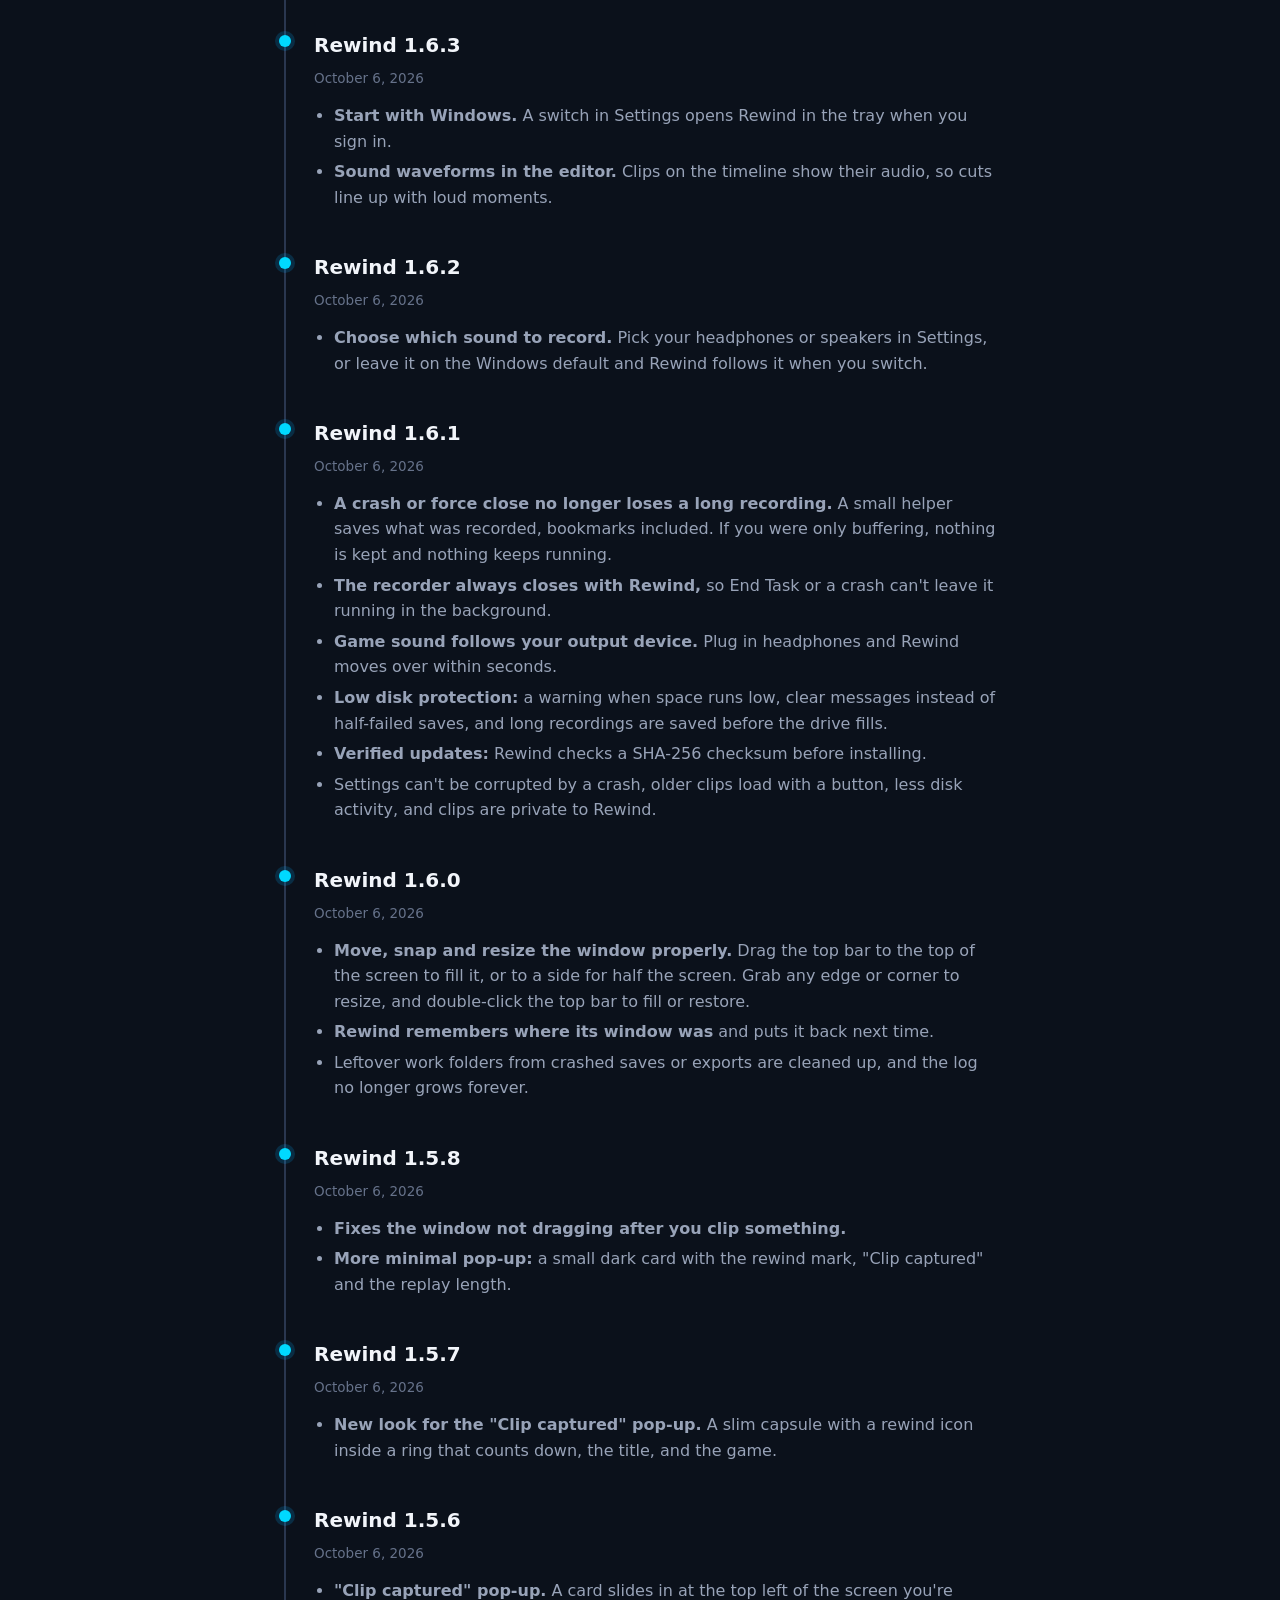
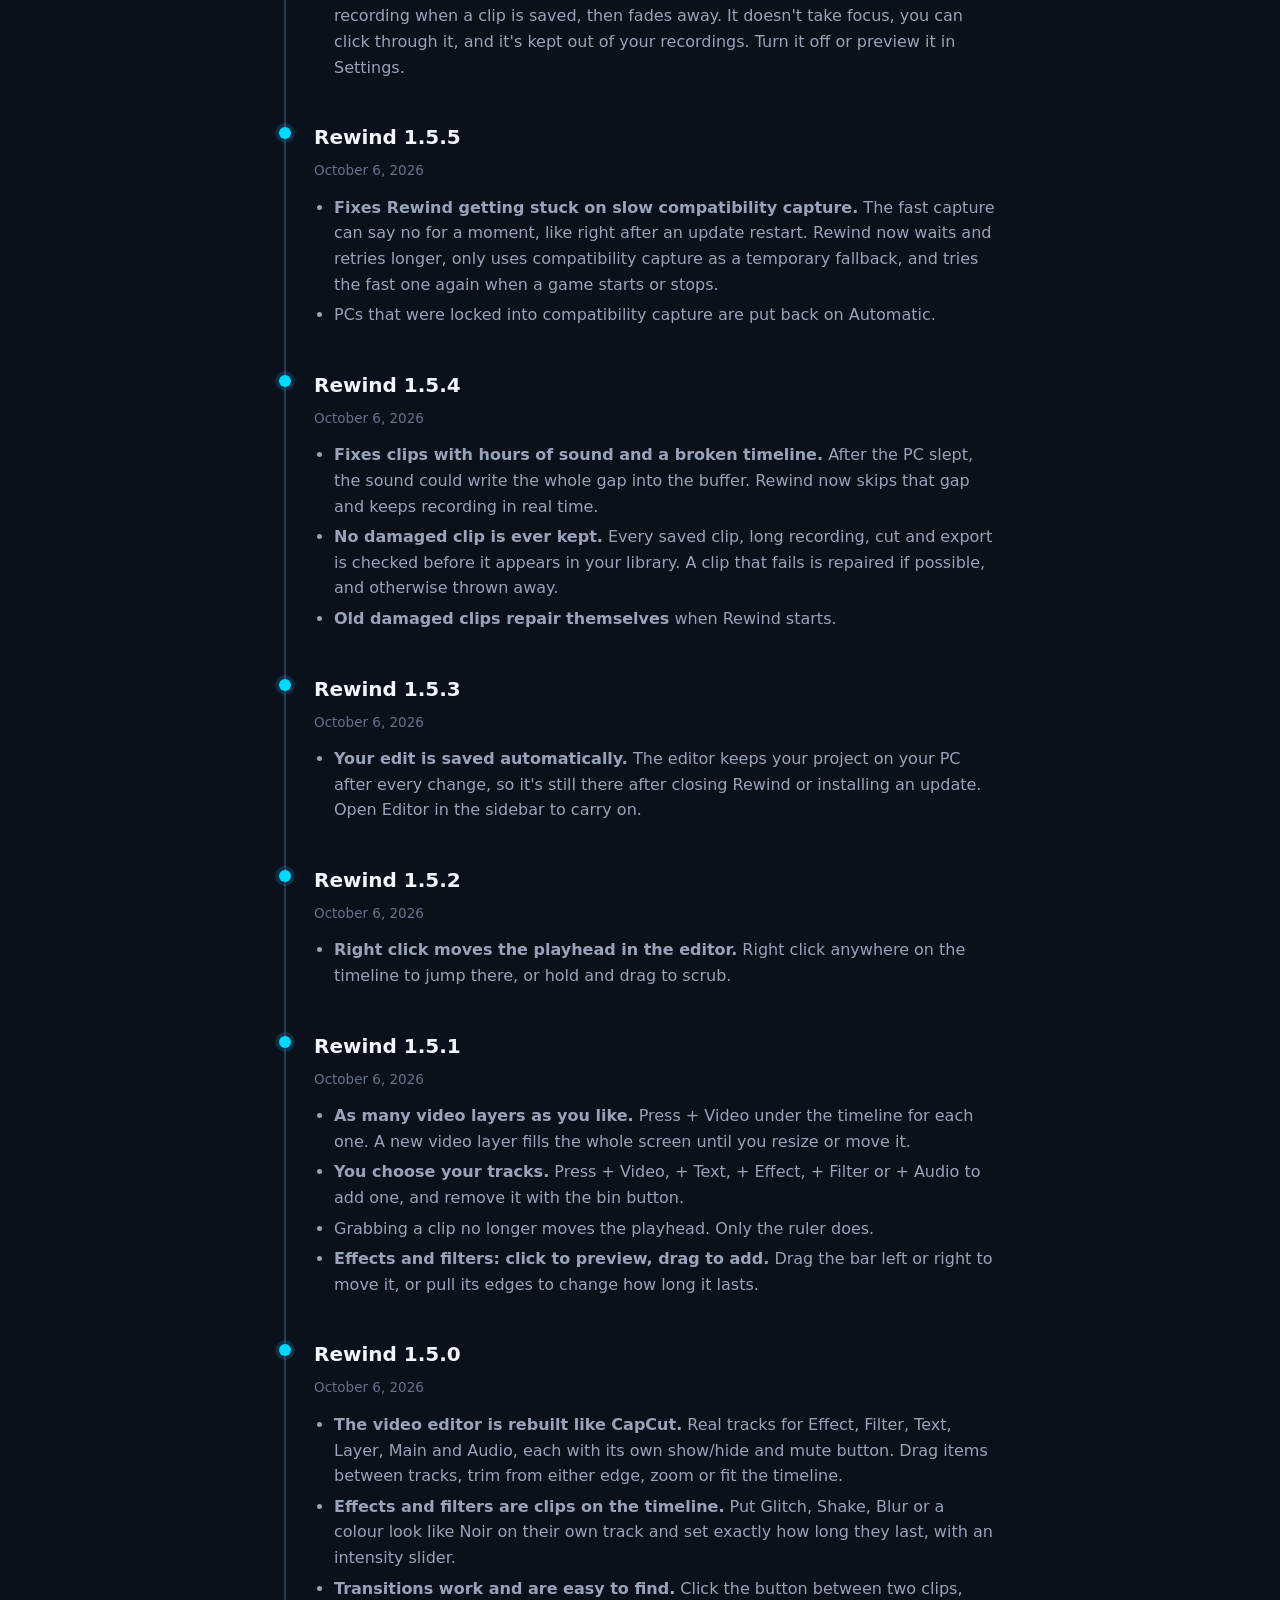
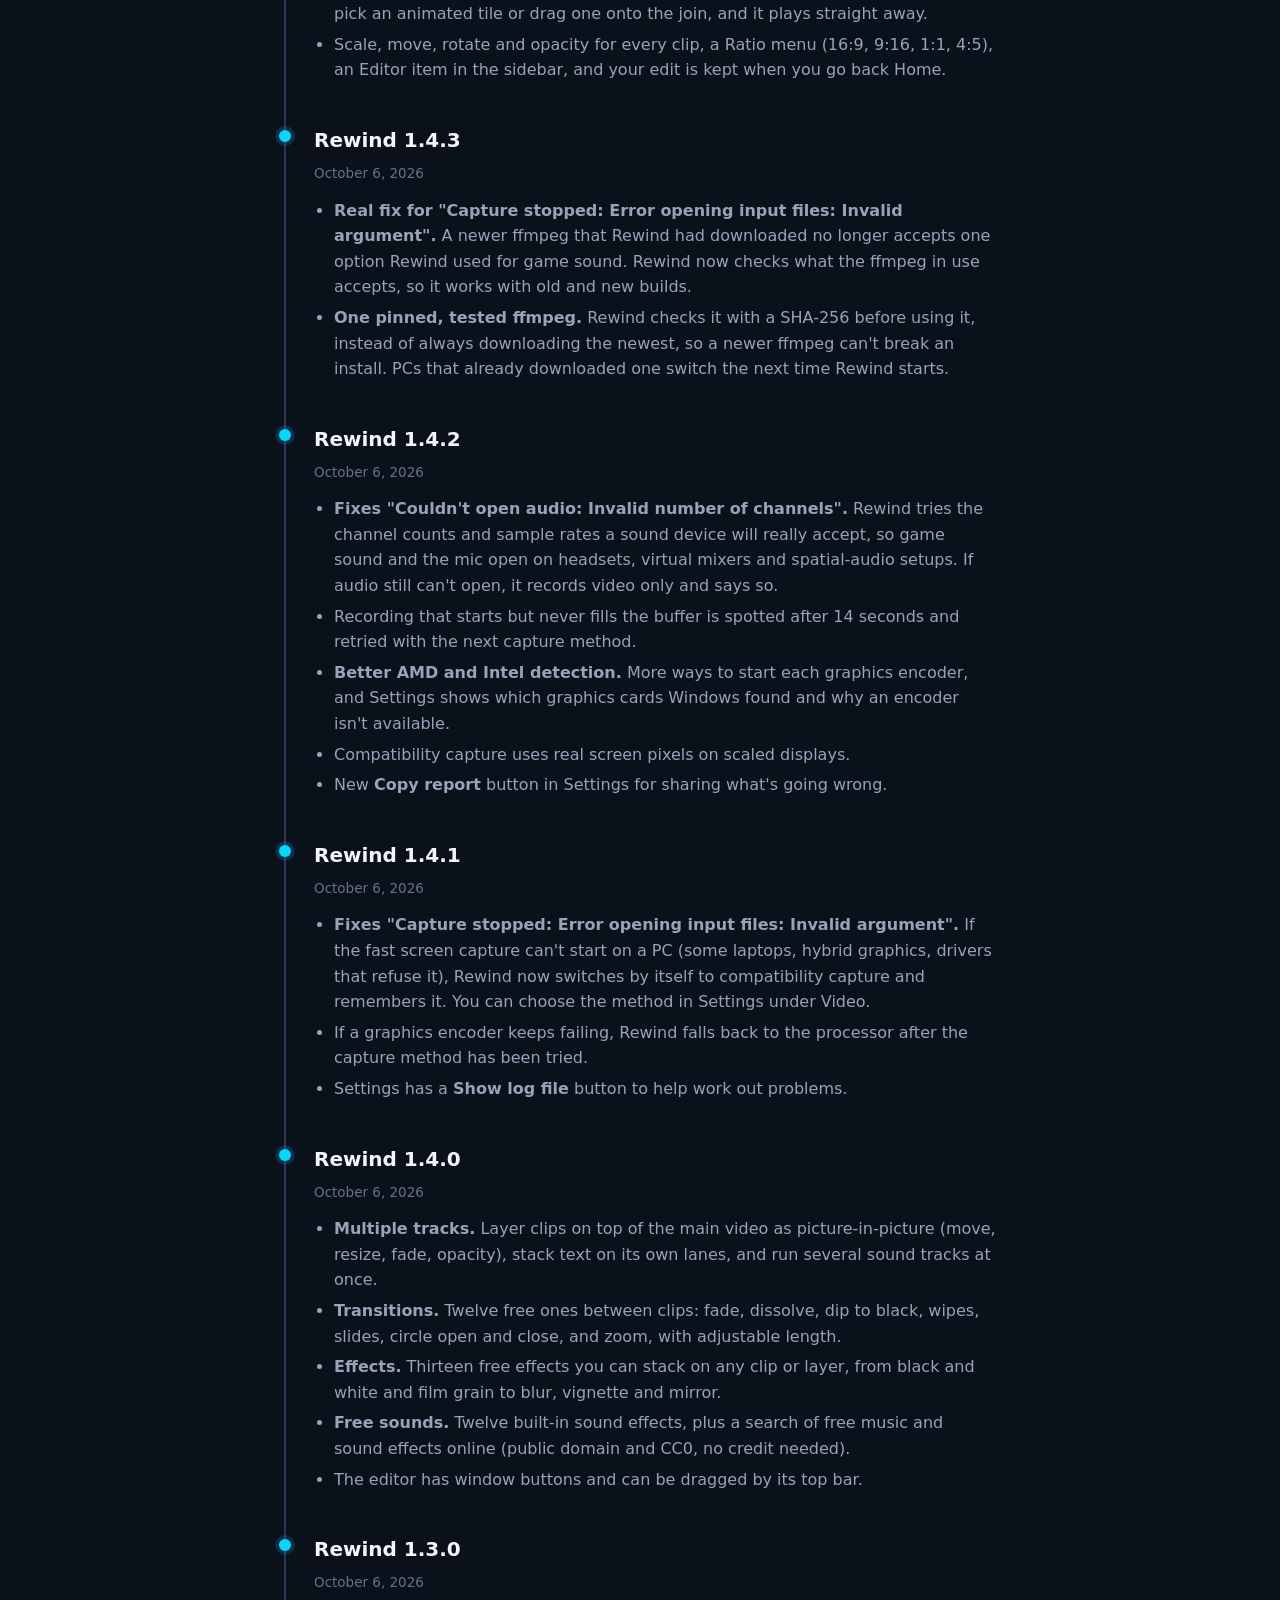
==== commit 4a621110: "Rewind v1.6.15" ====
--- a/docs/index.html
+++ b/docs/index.html
@@ -447,6 +447,13 @@
       <h2>What's new</h2>
       <p class="intro">Every release, newest first.</p>
       <div class="rel">
+        <h3>Rewind 1.6.15</h3><time>October 8, 2026</time>
+        <ul>
+          <li><b>The trim bar no longer decodes a second copy of the video,</b> a likely cause of the player stuttering on long clips. Thumbnails are made once by the app and kept.</li>
+          <li><b>Check clip also catches a picture that stops changing</b> while the timing in the file looks fine.</li>
+        </ul>
+      </div>
+      <div class="rel">
         <h3>Rewind 1.6.14</h3><time>October 8, 2026</time>
         <ul>
           <li><b>Fixes the clip player running off the bottom of the window,</b> which hid Save as copy and Replace original and pushed the trim bar to the edge. The video now shrinks to fit at any window height.</li>
